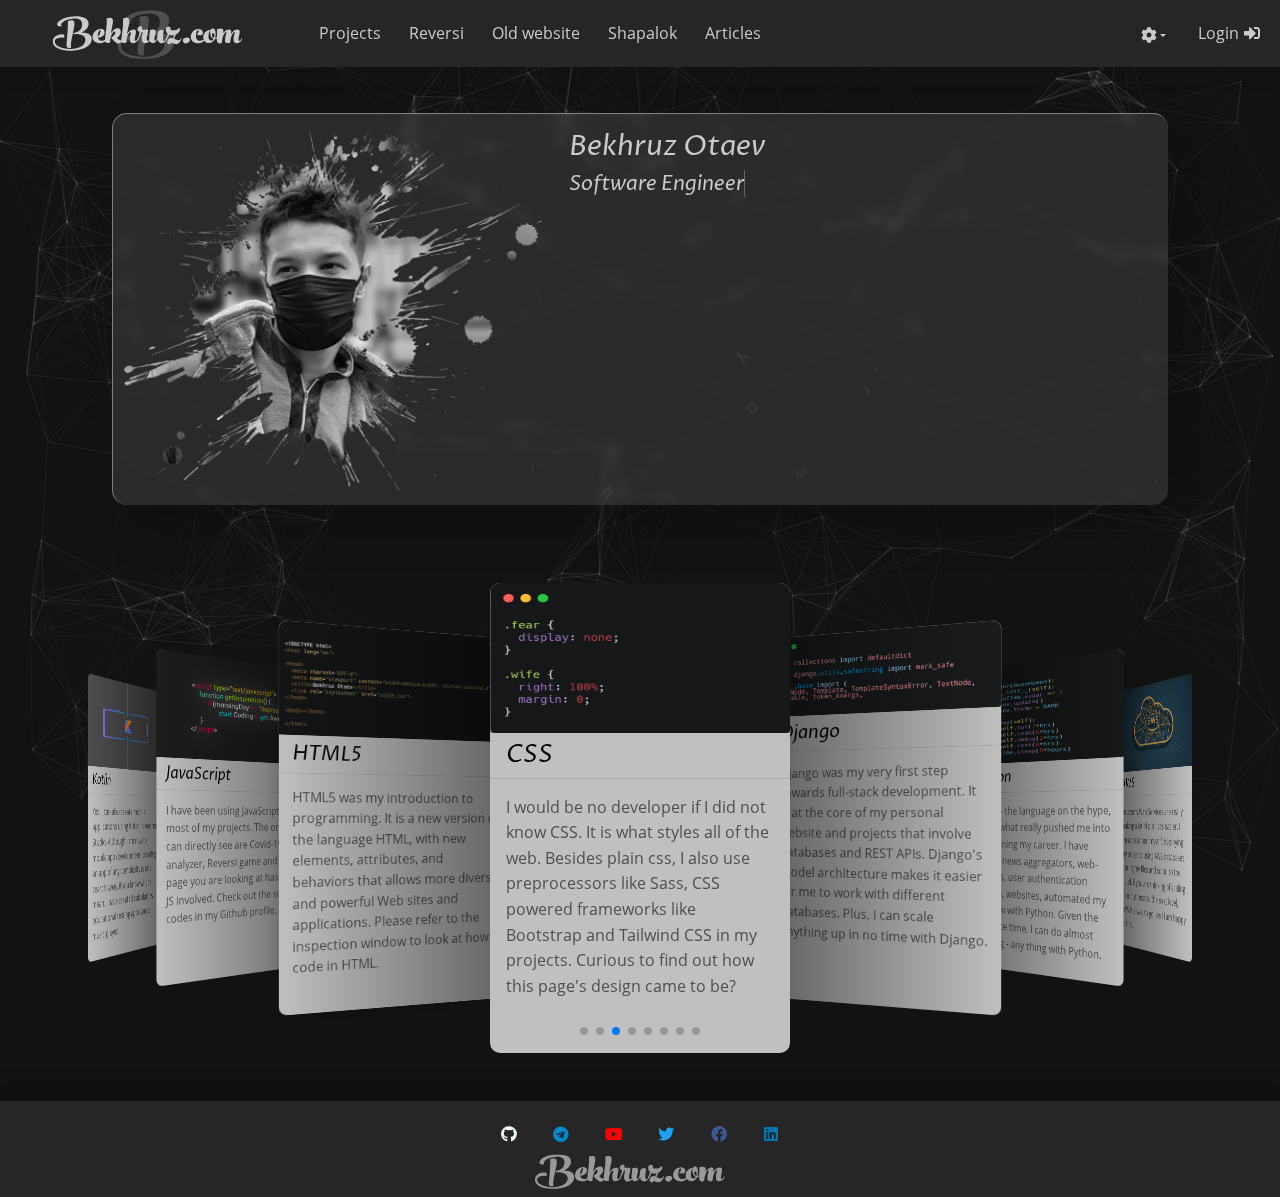
==== index.html @ b9d4e372 "changes" ====
<!DOCTYPE html>
<html lang="en">

<head>
  <meta charset="UTF-8" />
  <meta name="viewport" content="width=device-width, initial-scale=1, shrink-to-fit=no" />
  <meta http-equiv="x-ua-compatible" content="ie=edge" />
  <title>Bekhruz.com</title>
  <meta name="author" content="Bekhruz Otaev">
  <meta name="description"
    content="Hey, I am Bekhruz. Join me in my programming journey. It will be full of new knowledge and wonder.">
  <meta property="og:url" content="http://bekhruz.com" />
  <meta property="og:type" content="website" />
  <meta property="og:author" content="Bekhruz Otaev" />
  <meta property="og:author-img" content="http://bekhruz.com/img/m2.png" />
  <meta property="og:title" content="Bekhruz.com" />
  <meta property="og:description"
    content="Hey, I am Bekhruz. Join me in my programming journey. It will be full of new knowledge and wonder." />
  <meta property="og:image" content="http://bekhruz.com/img/m2.png" />
  <meta name="color-scheme" content="dark light">
  <link rel="icon" href="bekhruzcom.ico" type="image/x-icon" />
  <!-- Font Awesome -->
  <!-- <link rel="stylesheet" href="https://use.fontawesome.com/releases/v5.11.2/css/all.css" /> -->
  <link rel="stylesheet" href="font_awesome/webfonts/all.min.css" />
  <!-- MDB -->
  <link rel="stylesheet" href="css/mdb.min.css" />
  <link rel="stylesheet" href="compiled/css/style.min.css" />

  <!-- js -->
  <script type="text/javascript" src="js/mdb.min.js" defer></script>
  <script src="js/animation.js" defer></script>
  <script src="js/anim_cust.js" defer></script>
  <!-- Custom scripts -->

  <script type="text/javascript" src="js/style.js" defer></script>
  <script src="particles/particles.js/particles.js"></script>

  <!-- Link Swiper's CSS -->
  <link rel="stylesheet" type="text/css" href="js/swiper/swiper-bundle.min.css">

</head>

<body>

  <!-- Navigation start-->
  <nav class="navbar navbar-expand-lg">
    <!-- Container wrapper -->
    <div class="container-fluid">
      <!-- Navbar brand -->
      <a class="navbar-brand" href="https://bekhruz.com">
        <svg loading="lazy" height="68.91px" width="270.92px">
          <g id="logo">
            <g id="logo_main">
              <path
                d="M6.5,81.4Q1.1,78.6.2,73.6a8,8,0,0,1,2-7.4,13.1,13.1,0,0,1,6.7-3.9,12.7,12.7,0,0,1,6.7-.1,1.6,1.6,0,0,1,1.1,1.4,5.4,5.4,0,0,1-.1,2.2l-.2,1a19.4,19.4,0,0,0-9.5.7c-2.7.9-3.9,2.6-3.8,5S4.8,77,8,78.9a32.5,32.5,0,0,0,12.2,3.7Q31,84,38.5,80.5c5-2.2,7.7-5.3,8.2-9.3a7.6,7.6,0,0,0-3.6-7.5A16,16,0,0,0,33,61.4l-3,.3c-.7-1.4-.4-2.1.9-2.2a12.9,12.9,0,0,0,7.9-3.6,10.1,10.1,0,0,0,3.3-7.7c.1-3.2-.8-5.5-2.9-7s-5.5-2-10.3-1.7c-6.9.5-11.8,2.3-14.8,5.4s-2,3.1-1.3,4.2.1.2.2.3,0,.3-.4.6a5.4,5.4,0,0,1-4.5.1,3.5,3.5,0,0,1-.9-.7c-1.1-1.1-1-2.7.3-4.7s6.7-6,13.6-7.4a57.7,57.7,0,0,1,8.7-1c6.9-.4,12.3.4,16.1,2.2s5.7,4.7,5.5,8.8-3.7,9.1-10.1,11.9c9.9.1,14.8,3.4,14.6,9.7,0,3.5-1.7,6.6-4.9,9.3S43.3,82.8,37.7,84a59.4,59.4,0,0,1-18.6.9A32.5,32.5,0,0,1,6.5,81.4Zm22.2-20-1.5,7.2c-.3,1.4-.6,3-.8,4.6a41.2,41.2,0,0,0-.3,4.8v1.7a7.5,7.5,0,0,0,.2,1.1v.3a5.2,5.2,0,0,1-3.6.3c-1.5-.3-2.4-1-2.6-2a5.7,5.7,0,0,1-.3-1.8c0-.6,0-1.6.1-2.9s.3-2.9.5-4.5.3-4.1.6-7.6.5-7.2.7-11.3a57.4,57.4,0,0,0,0-8.3l.6-.2,1.6-.5,2.1-.5a7.7,7.7,0,0,1,2.1.1,3.8,3.8,0,0,1,1.7.6,5,5,0,0,1,1.4,3.3,24,24,0,0,1-.6,6C30,54.9,29.4,58.1,28.7,61.4Z"
                transform="translate(0 -27.6)" />
              <path
                d="M70,65.2a12.7,12.7,0,0,1-5.5,1.3,6.2,6.2,0,0,0,2.2,3.4,5.2,5.2,0,0,0,3.2,1.3,7.9,7.9,0,0,0,4.5-1.1,5.8,5.8,0,0,0,2.8-3c0-.2.1-.2.4.1a2,2,0,0,1,0,2.1c-.6,1.4-2.1,2.7-4.3,3.8a13.5,13.5,0,0,1-7.2,1.4,11.7,11.7,0,0,1-6.8-2.7,7.6,7.6,0,0,1-2.4-6.6,13.2,13.2,0,0,1,1.6-5.1,10.7,10.7,0,0,1,3.1-3.5,12.7,12.7,0,0,1,3.8-2,11,11,0,0,1,3.8-.7,5.5,5.5,0,0,1,2.8.6,4.3,4.3,0,0,1,2.2,3.4,6.3,6.3,0,0,1-.8,4.4A7.7,7.7,0,0,1,70,65.2Zm-5.7-.4c2.4-1.3,3.7-3.9,4-7.8,0-.9,0-1.4-.3-1.6s-.5,0-1,.6a15.2,15.2,0,0,0-2.6,7.9A2.2,2.2,0,0,0,64.3,64.8Z"
                transform="translate(0 -27.6)" />
              <path
                d="M83.1,61.1a15.2,15.2,0,0,1,3.3-4.7,11.5,11.5,0,0,1,3.9-2.7,7.6,7.6,0,0,1,3.6-.4,3.5,3.5,0,0,1,2.5,1.5,6.9,6.9,0,0,1,1,3.6,7.8,7.8,0,0,1-1.3,4.3,9.7,9.7,0,0,1-3.8,3.7c-.5.2-.3.7.4,1.5a10.9,10.9,0,0,0,3.7,2.6,2.3,2.3,0,0,0,2.4-.7,6.2,6.2,0,0,0,1.7-2.7c0-.2.2-.1.5.2a2,2,0,0,1-.1,2,11.7,11.7,0,0,1-3.6,4.4,5.4,5.4,0,0,1-4.7,1.2,13.1,13.1,0,0,1-4.4-3c-1.7-1.6-2.9-2.9-3.8-3.9s-.6-1.7.2-2.1a14.1,14.1,0,0,0,3.8-3.3A3.6,3.6,0,0,0,89.5,60a5.3,5.3,0,0,0-.5-1.8c-.8-.9-1.8-.4-3.2,1.4s-3.1,6.1-3.6,10.8v3.2a6.2,6.2,0,0,1-4.4.5q-2.7-.6-3-2.4t.9-11.1q1.2-8.7,1.5-12.9a56.5,56.5,0,0,0-.1-8.3l.6-.3,1.4-.5,2-.4a6.7,6.7,0,0,1,2,0,4.4,4.4,0,0,1,1.7.7,5.6,5.6,0,0,1,1.4,3.3,21.4,21.4,0,0,1-.7,6Q83.3,60.1,83.1,61.1Z"
                transform="translate(0 -27.6)" />
              <path
                d="M106.3,61.9a14,14,0,0,1,5.3-5.7,7.7,7.7,0,0,1,5.9-1,2.4,2.4,0,0,1,1.6,2.4,22.6,22.6,0,0,1-.7,5.1l-.2,1.2-.6,3.1a16.5,16.5,0,0,0-.2,2.1,3,3,0,0,0,.2,1.5c.1.3.3.4.6.5s1.4,0,2.2-.9a9.2,9.2,0,0,0,1.7-3.1c0-.2.2-.1.5.2s.3,1.1-.2,2a9,9,0,0,1-3.9,4.1,6.6,6.6,0,0,1-5.3.9q-3.7-1-2.7-9a18.9,18.9,0,0,1,.9-3.4,19.3,19.3,0,0,1,.6-2,1.3,1.3,0,0,0-.2-.8q-.7-.5-2.1.6a11,11,0,0,0-2.5,4,24.5,24.5,0,0,0-1.7,6.6,12.7,12.7,0,0,0,.1,2v1.3a6.5,6.5,0,0,1-4.5.5c-1.8-.4-2.8-1.2-2.9-2.4s.1-5.4.9-11.1,1.3-10.1,1.4-12.9a57.4,57.4,0,0,0,0-8.3l.6-.3,1.4-.5,2-.4a6,6,0,0,1,1.9,0,3.4,3.4,0,0,1,1.7.7,5,5,0,0,1,1.4,3.3,24.9,24.9,0,0,1-.6,6C107.6,54.3,106.7,58.9,106.3,61.9Z"
                transform="translate(0 -27.6)" />
              <path
                d="M124.3,58.3a3.9,3.9,0,0,1-3-2.3,2.7,2.7,0,0,1,.4-3c1-1.7,2.3-2.6,4-2.5s2.4,1.1,2.2,3.3a7.6,7.6,0,0,1-.1,1.4H131l2.5-.3h1.6a1.6,1.6,0,0,1,1.1.4q.6.9-1.2,8.7c-.9,4.4-.8,6.8.5,7.2s1.6,0,2.5-.9a9,9,0,0,0,1.8-3.1c0-.2.2-.2.5.1a2,2,0,0,1,0,2.1,9.5,9.5,0,0,1-4.3,4.1q-3.1,1.6-5.4.9c-2.8-.8-3.9-3.8-3.1-9l1.2-6.7H127a39.5,39.5,0,0,1-4.6,11c-.7,1.2-1.3,1.4-1.7.8a.8.8,0,0,1-.1-.3C122.4,67.5,123.6,63.5,124.3,58.3Z"
                transform="translate(0 -27.6)" />
              <path
                d="M151.9,56.8a5.2,5.2,0,0,1,7,.1,31.7,31.7,0,0,0-1.1,7c-.4,4.6,0,7.1,1.1,7.4a2,2,0,0,0,2.1-.9,12.8,12.8,0,0,0,1.5-3.1c0-.2.2-.2.5,0a1.8,1.8,0,0,1-.1,2.1,9.6,9.6,0,0,1-3.9,4.3,6.6,6.6,0,0,1-5.5.4c-1.9-.6-3-2.4-3.4-5.4a11.1,11.1,0,0,1-3.5,4.4,5.9,5.9,0,0,1-4.3,1.3,4.4,4.4,0,0,1-3.5-2.5,9.9,9.9,0,0,1-.7-6.2c.6-4.8.9-8.1.7-9.7l1.1-.4,2-.5a7.1,7.1,0,0,1,2.5-.1,3.3,3.3,0,0,1,1.9.7c1.2,1.2,1.3,3.8.1,7.9S145,71,146.3,71s1.2-.6,1.9-1.8a16.9,16.9,0,0,0,1.5-4.2,29.3,29.3,0,0,1,.3-4.1A5.9,5.9,0,0,1,151.9,56.8Z"
                transform="translate(0 -27.6)" />
              <path
                d="M169.8,73.9q-2.2,2.5-3.9,2.1c-1.6-.5-2.3-1.7-2.1-3.7a5.4,5.4,0,0,1,2.9-4.6,5.5,5.5,0,0,1,4.9-.2c1-2,1.6-3.3,1.9-4a.8.8,0,0,0,.2-.5,5.8,5.8,0,0,1-1.8.4,10,10,0,0,1-5.4-.9,53.5,53.5,0,0,1-3.7,7.3c-.7,1.1-1.2,1.3-1.6.7a.4.4,0,0,1-.1-.3,35.6,35.6,0,0,0,3.2-9.2,8.8,8.8,0,0,1-2.4-3.7,6.4,6.4,0,0,1,.1-4.1,3.7,3.7,0,0,1,2.2-2.2,3.3,3.3,0,0,1,4.5,3.4,8.8,8.8,0,0,1-.2,1.6,26.8,26.8,0,0,0,9.4-.6,5.1,5.1,0,0,1,2.5-2.1,1.2,1.2,0,0,1,1.6.7c.3.8,0,2.1-1.1,3.9a10.6,10.6,0,0,1-4.8,4.3,2.4,2.4,0,0,0-.3.7,1.7,1.7,0,0,0-.3.7c-.7,1.8-1.5,3.3-2.2,4.7,2.8,1.3,5,2,6.6,2s2.8-1.1,3.4-3q.1-.3.6,0a2.2,2.2,0,0,1-.1,2.1c-2.2,4.8-5,6.9-8.3,6.4A25.2,25.2,0,0,1,169.8,73.9Z"
                transform="translate(0 -27.6)" />
              <path
                d="M193.7,73.7a8.1,8.1,0,0,1-3.8,1.4,3.6,3.6,0,0,1-2.6-1.4,4,4,0,0,1-1.3-3.2,3.7,3.7,0,0,1,1.9-2.9,6.7,6.7,0,0,1,3.9-1.2,4.5,4.5,0,0,1,3.3,1.2,3.7,3.7,0,0,1,1,2.9C196,71.7,195.2,72.7,193.7,73.7Z"
                transform="translate(0 -27.6)" />
              <path
                d="M207.9,59.7a5.9,5.9,0,0,0,.7-3c0-.4-.1-.7-.3-.8a.6.6,0,0,0-.8,0,1.8,1.8,0,0,0-1,.8c-.8,1-1.4,3.3-1.7,6.7a8.1,8.1,0,0,0,1.1,5.5,5.1,5.1,0,0,0,4.2,2.2,8.8,8.8,0,0,0,4.7-1.1,5.6,5.6,0,0,0,2.8-2.9c0-.2.1-.2.4.1a2,2,0,0,1,0,2.1,10,10,0,0,1-4.2,3.9,13.6,13.6,0,0,1-7.3,1.3,10.5,10.5,0,0,1-6.7-2.9,7.8,7.8,0,0,1-2.5-6.8,11.3,11.3,0,0,1,1.9-5.5,10.4,10.4,0,0,1,3.8-3.5,15.6,15.6,0,0,1,4.5-1.4,5.7,5.7,0,0,1,4.1.6,5.5,5.5,0,0,1,2.7,2.7,4.8,4.8,0,0,1,.1,3.7c-.9,1.9-3.1,2.4-6.6,1.4-1.4-.5-2.1-.8-2.1-1A3.5,3.5,0,0,0,207.9,59.7Z"
                transform="translate(0 -27.6)" />
              <path
                d="M217.5,72a7.8,7.8,0,0,1-2.3-6.8c.3-3.3,1.5-5.8,3.8-7.5a10.3,10.3,0,0,1,6.9-2.5,2.7,2.7,0,0,1,2.5-1.8q2.3-.4,3.6,2.7a16.9,16.9,0,0,1,.8,7.8,12.8,12.8,0,0,1-.7,3.4h.2a1.1,1.1,0,0,0,.8-.3l.8-.4.6-.6.5-.6.3-.6.2-.2c.2-.2.4-.2.6.2s.2.8-.1,1.5a4.7,4.7,0,0,1-4,2.6h-.6a9.5,9.5,0,0,1-7.9,5.4A7.5,7.5,0,0,1,217.5,72Zm7.8-15.6-.3.2a5.4,5.4,0,0,0-1.6,2.8,24.1,24.1,0,0,0-.7,4.9,9.7,9.7,0,0,0,.8,4.6,2.9,2.9,0,0,0,2.5,1.7c1.4.1,2.5-.6,3.6-2.2a7.4,7.4,0,0,1-3.7-3.9A11.5,11.5,0,0,1,225.3,56.4ZM230.4,67a8.9,8.9,0,0,0,.7-2.6,5.9,5.9,0,0,0-.4-3.1,1.6,1.6,0,0,0-1.6-1,1.9,1.9,0,0,0-1.4,1.1,3.3,3.3,0,0,0,0,2.4A4.6,4.6,0,0,0,230.4,67Z"
                transform="translate(0 -27.6)" />
              <path
                d="M247.7,61.8c.3-1.2.5-1.9.6-2.2a1.9,1.9,0,0,0-.1-1c-.6-.3-1.4.1-2.3,1.2a18.6,18.6,0,0,0-2.6,5.3,31,31,0,0,0-1.5,7.6v1.4a6.7,6.7,0,0,1-4.3.4q-2.4-.4-2.7-2.4a52.4,52.4,0,0,1-.1-9,39.3,39.3,0,0,0,0-8.4l1.1-.4,2.2-.5a8.6,8.6,0,0,1,2.7-.2,3.4,3.4,0,0,1,2,.7c1.2,1.1,1.6,3.1,1.1,6a11.9,11.9,0,0,1,4.9-4.6,6.1,6.1,0,0,1,5-.5,2.2,2.2,0,0,1,1.4,2.1,18.2,18.2,0,0,1-.5,4.7,13.6,13.6,0,0,1,5.2-6c2.2-1.2,4.1-1.5,5.8-.8s1.6,1.4,1.6,2.9a17.8,17.8,0,0,1-.9,5.8q-1.5,6.8,0,7.2c.7.3,1.4,0,2.2-.9a9.2,9.2,0,0,0,1.7-3.1c0-.2.1-.2.4.1a2,2,0,0,1,0,2.1,9.2,9.2,0,0,1-4,4.1,6.4,6.4,0,0,1-5.2.9q-3.9-1-2.7-9a22.1,22.1,0,0,1,.8-3.5,19.7,19.7,0,0,1,.7-2.2,1.4,1.4,0,0,0-.2-1c-.6-.3-1.3.1-2.2,1.2a18.6,18.6,0,0,0-2.6,5.3,27,27,0,0,0-1.5,7.6q.1.9,0,.9c-1.1.8-2.6.9-4.5.6s-2.8-1.2-2.9-2.5a31.7,31.7,0,0,1,.4-6.4A22.5,22.5,0,0,1,247.7,61.8Z"
                transform="translate(0 -27.6)" />
            </g>
            <g id="initB" class="cls-1">
              <path
                d="M102.5,92q-7.8-4.1-9-11.1a11.4,11.4,0,0,1,2.8-10.5,19.2,19.2,0,0,1,9.5-5.7,18.4,18.4,0,0,1,9.6-.1,2.4,2.4,0,0,1,1.6,2,10.6,10.6,0,0,1-.1,3.1l-.3,1.5c-5.3-.7-9.9-.4-13.6.9s-5.6,3.7-5.4,7.2,2.4,6.4,7,9.1A48.9,48.9,0,0,0,122,93.7q15.5,1.8,26.1-3c7.1-3.1,10.9-7.6,11.6-13.2a10.6,10.6,0,0,0-5.2-10.8c-3.9-2.6-8.7-3.6-14.4-3.2a29.6,29.6,0,0,1-4.2.4c-.9-2-.5-3,1.3-3.2a17.8,17.8,0,0,0,11.2-5,15.3,15.3,0,0,0,4.8-11c.1-4.6-1.2-7.9-4.2-10s-7.8-2.8-14.6-2.4c-9.9.6-16.9,3.2-21.2,7.7q-3.3,3.6-1.8,6l.3.5c.2.1-.1.3-.6.7a7.2,7.2,0,0,1-6.4.1l-1.3-1c-1.5-1.5-1.4-3.8.4-6.7,3.2-4.9,9.7-8.4,19.5-10.4a75.2,75.2,0,0,1,12.4-1.5c9.8-.5,17.4.6,22.9,3.1s8.1,6.8,7.8,12.6c-.5,7.3-5.2,12.9-14.4,16.9,14.1.2,21.1,4.8,20.9,13.9-.1,5-2.5,9.4-7.1,13.2s-10.9,6.6-18.9,8.3a87.7,87.7,0,0,1-26.4,1.2A46.8,46.8,0,0,1,102.5,92ZM134,63.5q-1.4,7.2-2.1,10.2c-.4,2.1-.8,4.3-1.1,6.6a54.5,54.5,0,0,0-.5,6.8,17.7,17.7,0,0,0,.1,2.4c.1.8.2,1.3.2,1.6v.4a7.1,7.1,0,0,1-5.1.4c-2.1-.4-3.4-1.3-3.7-2.8a7.5,7.5,0,0,1-.4-2.6,36.9,36.9,0,0,1,.2-4.1c.2-1.9.4-4,.6-6.4s.5-5.9.9-10.8.7-10.3,1-16a66.9,66.9,0,0,0-.1-11.9l1-.4,2.2-.7a17.7,17.7,0,0,1,3-.6,15,15,0,0,1,3,0,5.3,5.3,0,0,1,2.4,1,6.6,6.6,0,0,1,2,4.7,31.7,31.7,0,0,1-.8,8.5C135.9,54.2,135,58.8,134,63.5Z"
                transform="translate(0 -27.6)" />
            </g>
          </g>
        </svg></a>

      <!-- Toggle button -->
      <button class="navbar-toggler" type="button" data-mdb-toggle="collapse" data-mdb-target="#collapseMenu"
        aria-controls="collapseMenu" aria-expanded="false" aria-label="Toggle navigation">
        <i class="fas fa-bars"></i>
      </button>

      <!-- Collapsible wrapper -->
      <div class="collapse navbar-collapse" id="collapseMenu">
        <!-- Left links -->
        <ul class="navbar-nav me-auto mb-lg-0">
          <li class="nav-item">
            <a class="nav-link" data-lang-item="nav_projects" aria-current="page" href="#projects">Projects</a>
          </li>
          <li class="nav-item">
            <a class="nav-link" href="reversi/Reversi/reversi.html" data-lang-item="nav_reversi">Reversi</a>
          </li>
          <li class="nav-item">
            <a class="nav-link" href="http://old.bekhruz.com" data-lang-item="old-page">Old website</a>
          </li>
          <!-- Navbar dropdown -->
          <!-- <li class="nav-item dropdown">
            <a class="nav-link dropdown-toggle" href="#" data-lang-item="nav_covid19" role="button"
              data-mdb-toggle="dropdown" aria-expanded="false">
              Covid-19
            </a> -->
            <!-- Dropdown menu -->
            <!-- <ul class="dropdown-menu" aria-labelledby="covid19">
              <li><a class="dropdown-item" data-lang-item="nav_action1" href="#">Action</a></li>
              <li><a class="dropdown-item" data-lang-item="nav_action2" href="#">Another action</a></li>
              <li>
                <hr class="dropdown-divider" />
              </li>
              <li>
                <a class="dropdown-item" data-lang-item="nav_action3" href="#">Something else here</a>
              </li>
            </ul>
          </li> -->
          <li class="nav-item">
            <a class="nav-link" data-lang-item="shapalok" href="https://shapalok.com">Shapalok</a>
          </li>
          <li class="nav-item">
            <a class="nav-link" data-lang-item="nav_blogs" href="article.html">Articles</a>
          </li>
        </ul>
        <!-- Left links -->


        <!-- LOGIN STARTS HEREEEEEEEEEE -->
        <div class="nav-item navbar-nav" id="login-nav">

          <div class="dropdown">
            <button class="btn dropdown-toggle" type="button" id="settingsDropdown" aria-expanded="false">
              <i class="fas fa-cog fa-lg"></i>
            </button>
            <div class="dropdown-menu-custom" aria-labelledby="settingsDropdown">
              <div class="dropdown-item language d-flex align-items-center">
                <label for="language_selector">Language</label>
                <select class="select form-control" id="language_selector" aria-multiselectable="false">
                  <option value="en" data-reload>En</option>
                  <option value="uz" data-reload>Uz</option>
                  <option value="ja" data-reload>Ja</option>
                </select>

                <!-- <li class="nav-item dropdown">
                  <a class="nav-link dropdown-toggle" href="#" id="language_dropdown" role="button"
                    data-mdb-toggle="dropdown" aria-expanded="false">
                    <i class="united kingdom flag m-0"></i>
                  </a>
                  <ul class="submenu dropdown-menu-dark" aria-labelledby="language_dropdown">
                    <li>
                      <a class="dropdown-item" href="#"><i class="united kingdom flag"></i>English
                        <i class="fa fa-check text-success ms-2"></i></a>
                    </li>
                    <li>
                      <hr class="dropdown-divider" />
                    </li>
                    <li>
                      <a class="dropdown-item" href="#"><i class="poland flag"></i>Polski</a>
                    </li>
                    <li>
                      <a class="dropdown-item" href="#"><i class="china flag"></i>中文</a>
                    </li>
                    <li>
                      <a class="dropdown-item" href="#"><i class="japan flag"></i>日本語</a>
                    </li>
                    <li>
                      <a class="dropdown-item" href="#"><i class="germany flag"></i>Deutsch</a>
                    </li>
                    <li>
                      <a class="dropdown-item" href="#"><i class="france flag"></i>Français</a>
                    </li>
                    <li>
                      <a class="dropdown-item" href="#"><i class="spain flag"></i>Español</a>
                    </li>
                    <li>
                      <a class="dropdown-item" href="#"><i class="russia flag"></i>Русский</a>
                    </li>
                    <li>
                      <a class="dropdown-item" href="#"><i class="portugal flag"></i>Português</a>
                    </li>
                  </ul>
                </li> -->
              </div>
              <div class="dropdown-item theme d-flex justify-content-between">
                <label for="dark_mode_toggle_div">Theme</label>
                <div class="theme-toggle" id="dark_mode_toggle_div">
                  <input type="checkbox" name="dark_mode_toggle" id="dark_mode_toggle" checked
                    aria-label="toggle dark mode">
                  <label for="dark_mode_toggle" class="label">
                    <i class="fas fa-moon"></i>
                    <i class="fas fa-sun"></i>
                    <div class="ball"></div>
                  </label>
                </div>
              </div>
              <!-- <li><a class="dropdown-item" href="#">Another action</a></li>
              <li><a class="dropdown-item" href="#">Something else here</a></li> -->
            </div>
          </div>



          <a class="nav_login nav-link" href="#" role="button" data-lang-item="nav_login" aria-expanded="false"
            data-mdb-toggle="modal" data-mdb-target="#login-modal"> Login </a>
          <!-- <span><i class="fas fa-fw fa-sign-in-alt"></i></span>  -->
        </div>
      </div>
      <!-- Collapsible wrapper -->
    </div>
    <!-- Container wrapper -->
  </nav>
  <!-- Navigation end-->
  <!-- Button trigger modal -->

  <!-- particles -->
  <div id="particles-js"></div>


  <!-- Modal -->
  <div class="modal fade" id="login-modal" tabindex="-1" aria-labelledby="login-modal-label" aria-hidden="true">
    <div class="modal-dialog modal-dialog-centered">
      <div class="modal-content shadow">
        <div class="modal-header">
          <h5 class="modal-title" data-lang-item="login_title" id="login-modal-label">Login with your credentials</h5>
          <button type="button" class="btn-light" data-mdb-dismiss="modal" aria-label="Close"></button>
        </div>
        <div class="modal-body">
          <form>
            <!-- username input -->
            <div class="form-outline mb-4">
              <input type="username" id="username" class="form-control" autocomplete="username"
                aria-autocomplete="username" />
              <label class="form-label" data-lang-item="login_username" for="username">Username</label>
            </div>

            <!-- Password input -->
            <div class="form-outline mb-4">
              <input type="password" id="password" class="form-control" autocomplete="current-password" />
              <label class="form-label" data-lang-item="login_password" for="password">Password</label>
            </div>

            <!-- 2 column grid layout for inline styling -->
            <div class="row mb-4">
              <div class="col d-flex justify-content-center">
                <!-- Checkbox -->
                <div class="form-check">
                  <input class="form-check-input" type="checkbox" value="" id="rememberme" checked />
                  <label class="form-check-label" data-lang-item="login_remember_me" for="rememberme"> Remember me
                  </label>
                </div>
              </div>
              <div class="col">
                <!-- Simple link -->
                <a href="#!" data-lang-item="login_forgot_password">Forgot password?</a>
              </div>
            </div>

            <!-- Submit button -->
            <button type="submit" class="btn btn-block mb-4 btn-sign-in" data-lang-item="login_sign_in">Sign in</button>

            <!-- Register buttons -->
            <div class="text-center">
              <p data-lang-item="login_not_member">Not a member? </p>
              <a href="#!" data-lang-item="login_register">Register</a>,
              <p data-lang-item="login_or_sign_up">or sign up with:</p>

              <button type="button" class="btn btn-floating mx-1 btn-facebook">
                <i class="fab fa-facebook-f"></i>
              </button>
              <button type="button" class="btn btn-floating mx-1  btn-google">
                <i class="fab google-icon"></i>
              </button>

              <button type="button" class="btn btn-floating mx-1  btn-twitter">
                <i class="fab fa-twitter"></i>
              </button>

              <button type="button" class="btn btn-floating mx-1  btn-github">
                <i class="fab fa-github"></i>
              </button>
            </div>
          </form>
        </div>
      </div>
    </div>
  </div>
  </div>


  <!-- Main contents -->
  <main>
    <!-- Intro Section -->
    <section id="intro" class="container">
      <div class="card intro">
        <div class="row g-0">
          <div class="col-md intro-img">
            <picture>
              <source srcset="img/m2.webp" type="image/webp">
              <source srcset="img/m2.png" type="image/png">
              <!-- <img src="img/creakyOldJPEG.jpg" alt="Alt Text!"> -->
              <img src="img/m2.png" alt="Bekhruz Otaev" class="img-fluid" />
            </picture>
          </div>
          <div class="col-md-7 card-body-parent">
            <div class="card-body">
              <h3 class="card-title">Bekhruz Otaev</h3>
              <h5>
                <span class="txt-rotate" data-period="4000"
                  data-rotate='[ "Software Engineer", "React Developer", "Traveller", "Front-end developer", "Back-end developer", "Language Learner"]'></span>
                <!-- <i class="fas fa-fw fa-pencil-alt"></i> -->
              </h5>

              <p class="card-text p1" data-lang-item="intro_p1">Growing up in the outskirts of <a target="_blank"
                  href="https://en.wikipedia.org/wiki/Bukhara" data-lang-item="intro_p1_bukhara">
                  Bukhara<i class="fas fa-external-link-alt"></i></a>,
                I have spent my childhood years with full of curiosity towards science and nature. I used to take apart
                old electronics and pondered to make sense of how they would work.</p>
              <p class="card-text p2 remaining" data-lang-item="intro_p2">
                Then, in my teenage years, I started learning English and with that came my whole new perspective of the
                world. The more I learned about other cultures, the more I wanted to go out into the world and see it
                for myself. Here I am, after a few years, working abroad in Japan. The rest is history.
              </p>
              <p class="card-text see-more">
                <small class="text-muted" data-lang-item="intro_see_more">see more</small> <i
                  class="fas fa-angle-double-down"></i>
              </p>
            </div>
          </div>
        </div>
      </div>

    </section>


    <!-- Abilities section with swiper.js -->
    <section id="abilities" class="container">
      <!-- <header>
        <h2>Technologies I have worked with</h2>
      </header> -->

      <!-- Swiper -->
      <div class="swiper-container" loading="lazy">
        <div class="swiper-wrapper">
          <div class="swiper-slide">
            <picture>
              <source srcset="img/Javascript.webp" type="image/webp">
              <source srcset="img/Javascript.png" type="image/png">
              <img src="img/Javascript.png" alt="" srcset="">
            </picture>
            <h4 class="technology-name card-header">JavaScript</h4>
            <p class="technology-desctiption" data-lang-item="swiper_js">I have been using JavaScript in most of my
              projects. The ones you can
              directly see are Covid-19 data analyzer, <a href="reversi/Reversi/reversi.html">Reversi game</a> and the page you are looking at has some JS
              involved. Check out the source codes in my Github profile.</p>
          </div>
          <div class="swiper-slide card shadow">
            <img src="img/html.png" alt="" srcset="">
            <h4 class="technology-name card-header">HTML5</h4>
            <p class="technology-desctiption" data-lang-item="swiper_html5">HTML5 was my introduction to programming. It
              is a new version of the
              language HTML, with new elements, attributes, and behaviors that allows more diverse and powerful Web
              sites and applications. Please refer to the inspection window to look at how I code in HTML.</p>
          </div>
          <div class="swiper-slide">
            <img src="img/css.png" alt="" srcset="">
            <h4 class="technology-name card-header">CSS</h4>
            <p class="technology-desctiption" data-lang-item="swiper_css">I would be no developer if I did not know CSS.
              It is what styles all of
              the web. Besides plain css, I also use preprocessors like Sass, CSS powered frameworks like Bootstrap and
              Tailwind CSS in my projects. Curious to find out how this page's design came to be?</p>
          </div>
          <div class="swiper-slide">
            <img src="img/django.png" alt="" srcset="">
            <h4 class="technology-name card-header">Django</h4>
            <p class="technology-description" data-lang-item="swiper_django">Django was my very first step towards
              full-stack development. It is at the
              core of my personal website and projects that involve databases and REST APIs. Django's model architecture
              makes it easier for me to work with different databases. Plus, I can scale anything up in no time with
              Django.</p>
          </div>
          <div class="swiper-slide">
            <picture>
              <source srcset="img/python.webp" type="image/webp">
              <source srcset="img/python.png" type="image/png">
              <img src="img/python.png" alt="" srcset="">
            </picture>
            <h4 class="technology-name card-header">Python</h4>
            <p class="technology-desctiption" data-lang-item="swiper_python">Python - the language on the hype, yet it
              is what really pushed me into
              determining my career. I have created news aggregators, web-scrapers, user authentication systems,
              websites, automated my workflow with Python. Given the adequate time, I can do almost anything - any thing
              with Python.</p>
          </div>

          <div class="swiper-slide">
            <picture>
              <source srcset="img/aws.webp" type="image/webp">
              <source srcset="img/aws.jpg" type="image/jpg">
              <img src="img/aws.jpg" alt="" srcset="">
            </picture>
            <h4 class="technology-name card-header">AWS</h4>
            <p class="technology-desctiption" data-lang-item="swiper_aws">Amazon's Web Services are really making a lot
              of our lives easier. I am a
              customer, myself, deploying my projects, using AWS databases, storing my files and so on to the cloud. If
              you are thinking of scaling your business to the next level, AWS is a way to go, and I am happy to help!
            </p>
          </div>

          <div class="swiper-slide">
            <img src="img/C.png" alt="" srcset="">
            <h4 class="technology-name card-header">C</h4>
            <p class="technology-desctiption" data-lang-item="swiper_c">C is the father of programming languages, some
              say. I first got to work
              with it in my first job. I created command line games, binary file analyzers and back-end systems with it.
              It is super fast. In case you're into embedded systems development and you need a hand, let me know.</p>
          </div>
          <div class="swiper-slide">
            <picture>
              <source srcset="img/kotlin.webp" type="image/webp">
              <source srcset="img/kotlin.png" type="image/png">
              <img src="img/kotlin.png" alt="" srcset="">
            </picture>
            <h4 class="technology-name card-header">Kotlin</h4>
            <p class="technology-desctiption" data-lang-item="swiper_kotlin">Yes, I can also create mobile applications
              using Kotlin in Android Studio.
              Although I am new to mobile app development, creating an app of any complexity is one search away, if you
              know what I mean. I have created calculators, educational testing apps and a music player.</p>
          </div>
        </div>
        <!-- Add Pagination -->
        <div class="swiper-pagination"></div>
      </div>
    </section>
  </main>






  <!-- Footer -->
  <footer class="text-center text-lg-start">
    <ul class="social-media">
      <li><a href="https://github.com/uzbeki" target="_blank"><i loading="lazy" class="fab fa-fw fa-github"></i></a>
      </li>
      <li><a href="https://t.me/BekhruzOtaev" target="_blank"><i loading="lazy" class="fab fa-fw fa-telegram"
            style="color: #0088cc;" aria-hidden="true"></i></a>
      </li>

      <li><a href="https://www.youtube.com/channel/UCOIqzK2XBsKguBKvXJOL88w" target="_blank"><i style="color: #ff0000;"
            loading="lazy" class="fab fa-fw fa-youtube"></i></a></li>

      <li><a href="https://twitter.com/BekhruzOtaev" target="_blank">
          <i loading="lazy" class="fab fa-fw fa-twitter" style="color: #1da1f2;"></i></a></li>
      <li><a href="https://www.facebook.com/bekhruzotaev" target="_blank"><i style="color: #3b5998;" loading="lazy"
            class="fab fa-fw fa-facebook" aria-hidden="true"></i></a></li>
      <li><a href="https://linkedin.com/in/bekhruzotaev" target="_blank"><i style="color: #0077b5;" loading="lazy"
            class="fab fa-fw fa-linkedin"></i></a>
      </li>
    </ul>
    <div class="text-center brand-logo">
      <a class="text-light" href="https://bekhruz.com/">
        <svg xmlns="http://www.w3.org/2000/svg">
          <g id="Layer_2" data-name="Layer 2">
            <g id="logo">
              <g id="logo_main">
                <path
                  d="M6.5,64.6Q1.1,61.8.2,56.8a8,8,0,0,1,2-7.4,13.3,13.3,0,0,1,6.7-4,12.6,12.6,0,0,1,6.7,0,1.5,1.5,0,0,1,1.1,1.4,4.8,4.8,0,0,1-.1,2.1L16.4,50a20.7,20.7,0,0,0-9.5.6c-2.7,1-3.9,2.6-3.8,5.1S4.8,60.2,8,62a32.5,32.5,0,0,0,12.2,3.8Q31,67,38.5,63.7c5-2.2,7.7-5.3,8.2-9.3a7.7,7.7,0,0,0-3.6-7.6A16,16,0,0,0,33,44.6l-3,.3c-.7-1.4-.4-2.2.9-2.3a12.2,12.2,0,0,0,7.9-3.5,10.3,10.3,0,0,0,3.3-7.7c.1-3.2-.8-5.6-2.9-7s-5.5-2-10.3-1.7c-6.9.4-11.8,2.2-14.8,5.4-1.6,1.7-2,3.1-1.3,4.2s.1.2.2.3,0,.3-.4.5a5.1,5.1,0,0,1-4.5.1,2.2,2.2,0,0,1-.9-.7c-1.1-1.1-1-2.6.3-4.7s6.7-5.9,13.6-7.3a57.4,57.4,0,0,1,8.7-1.1c6.9-.3,12.3.5,16.1,2.2s5.7,4.8,5.5,8.9-3.7,9-10.1,11.8c9.9.2,14.8,3.4,14.6,9.8,0,3.5-1.7,6.6-4.9,9.3S43.3,66,37.7,67.2a59.5,59.5,0,0,1-18.6.8A32.5,32.5,0,0,1,6.5,64.6Zm22.2-20-1.5,7.2c-.3,1.4-.6,2.9-.8,4.6a38.3,38.3,0,0,0-.3,4.7v1.8a5.6,5.6,0,0,0,.2,1v.3a5.2,5.2,0,0,1-3.6.3c-1.5-.3-2.4-.9-2.6-1.9a5.7,5.7,0,0,1-.3-1.8c0-.7,0-1.6.1-3s.3-2.8.5-4.4.3-4.2.6-7.6.5-7.2.7-11.3a57.4,57.4,0,0,0,0-8.3l.6-.3,1.6-.5L26,25a7.4,7.4,0,0,1,2.1,0,3.8,3.8,0,0,1,1.7.7A5,5,0,0,1,31.2,29a24.9,24.9,0,0,1-.6,6C30,38,29.4,41.3,28.7,44.6Z"
                  transform="translate(0 -19.3)" />
                <path
                  d="M70,48.4a14.3,14.3,0,0,1-5.5,1.3,6.5,6.5,0,0,0,2.2,3.4,5.9,5.9,0,0,0,3.2,1.3,8,8,0,0,0,4.5-1.2,6,6,0,0,0,2.8-2.9c0-.2.1-.2.4.1s.4,1.1,0,2.1-2.1,2.7-4.3,3.8a13.5,13.5,0,0,1-7.2,1.3A11,11,0,0,1,59.3,55a7.6,7.6,0,0,1-2.4-6.6,12.5,12.5,0,0,1,4.7-8.7,19.8,19.8,0,0,1,3.8-2,14,14,0,0,1,3.8-.7,6.7,6.7,0,0,1,2.8.7A4.1,4.1,0,0,1,74.2,41a6.3,6.3,0,0,1-.8,4.4A8.5,8.5,0,0,1,70,48.4ZM64.3,48c2.4-1.4,3.7-4,4-7.9,0-.8,0-1.4-.3-1.5s-.5,0-1,.5A15.5,15.5,0,0,0,64.4,47,2.8,2.8,0,0,0,64.3,48Z"
                  transform="translate(0 -19.3)" />
                <path
                  d="M83.1,44.2a16.5,16.5,0,0,1,3.3-4.7,11.1,11.1,0,0,1,3.9-2.6,7.7,7.7,0,0,1,3.6-.5,3.8,3.8,0,0,1,2.5,1.5,7.5,7.5,0,0,1,1,3.6,7.4,7.4,0,0,1-1.3,4.3,9,9,0,0,1-3.8,3.7c-.5.3-.3.8.4,1.5a10.2,10.2,0,0,0,3.7,2.7,2.6,2.6,0,0,0,2.4-.7,7.7,7.7,0,0,0,1.7-2.7c0-.2.2-.2.5.1a2.2,2.2,0,0,1-.1,2.1,11.7,11.7,0,0,1-3.6,4.4A5,5,0,0,1,92.6,58a14.2,14.2,0,0,1-4.4-2.9c-1.7-1.6-2.9-2.9-3.8-3.9s-.6-1.7.2-2.1a16.1,16.1,0,0,0,3.8-3.3,3.6,3.6,0,0,0,1.1-2.6,4.8,4.8,0,0,0-.5-1.8c-.8-.9-1.8-.4-3.2,1.4s-3.1,6-3.6,10.7v3.3a6.3,6.3,0,0,1-4.4.4q-2.7-.5-3-2.4t.9-11.1c.8-5.7,1.3-10,1.5-12.8a58.1,58.1,0,0,0-.1-8.4l.6-.2,1.4-.5,2-.5h2a3.3,3.3,0,0,1,1.7.7,5.6,5.6,0,0,1,1.4,3.3,20.8,20.8,0,0,1-.7,5.9Z"
                  transform="translate(0 -19.3)" />
                <path
                  d="M106.3,45.1a14,14,0,0,1,5.3-5.7c2.2-1.3,4.1-1.6,5.9-1a2.4,2.4,0,0,1,1.6,2.4,22.6,22.6,0,0,1-.7,5.1l-.2,1.1-.6,3.2a14.9,14.9,0,0,0-.2,2.1c0,.7,0,1.2.2,1.4a.9.9,0,0,0,.6.6c.7.3,1.4,0,2.2-.9a10.3,10.3,0,0,0,1.7-3.1c0-.2.2-.2.5.1a2.1,2.1,0,0,1-.2,2.1,8.4,8.4,0,0,1-3.9,4,7.1,7.1,0,0,1-5.3,1q-3.7-1.2-2.7-9a18.9,18.9,0,0,1,.9-3.4,13.2,13.2,0,0,1,.6-2,1.8,1.8,0,0,0-.2-.9c-.5-.3-1.2,0-2.1.7a9.5,9.5,0,0,0-2.5,4,24.5,24.5,0,0,0-1.7,6.6,11.5,11.5,0,0,0,.1,1.9v1.4a6.6,6.6,0,0,1-4.5.4c-1.8-.3-2.8-1.1-2.9-2.4s.1-5.3.9-11.1,1.3-10,1.4-12.8a58.8,58.8,0,0,0,0-8.4l.6-.2,1.4-.5,2-.5h1.9a2.7,2.7,0,0,1,1.7.7,5,5,0,0,1,1.4,3.3,24.1,24.1,0,0,1-.6,5.9C107.6,37.4,106.7,42,106.3,45.1Z"
                  transform="translate(0 -19.3)" />
                <path
                  d="M124.3,41.5a3.9,3.9,0,0,1-3-2.3,2.7,2.7,0,0,1,.4-3,4.5,4.5,0,0,1,4-2.6c1.6.1,2.4,1.2,2.2,3.4a8.2,8.2,0,0,1-.1,1.4H131l2.5-.3h1.6a1.6,1.6,0,0,1,1.1.5c.4.6,0,3.5-1.2,8.6s-.8,6.9.5,7.3,1.6-.1,2.5-1a7.8,7.8,0,0,0,1.8-3c0-.2.2-.2.5.1s.4,1.1,0,2.1a9.5,9.5,0,0,1-4.3,4.1q-3.1,1.6-5.4.9c-2.8-.8-3.9-3.8-3.1-9l1.2-6.7H127a39.5,39.5,0,0,1-4.6,11c-.7,1.1-1.3,1.4-1.7.7a.4.4,0,0,1-.1-.3C122.4,50.6,123.6,46.7,124.3,41.5Z"
                  transform="translate(0 -19.3)" />
                <path
                  d="M151.9,39.9a6,6,0,0,1,3.7-1.3,5.5,5.5,0,0,1,3.3,1.4,34,34,0,0,0-1.1,7.1c-.4,4.6,0,7.1,1.1,7.4s1.4-.1,2.1-1a11.2,11.2,0,0,0,1.5-3.1c0-.2.2-.1.5.1s.4,1.1-.1,2.1a8.9,8.9,0,0,1-3.9,4.2,6.6,6.6,0,0,1-5.5.5c-1.9-.6-3-2.4-3.4-5.4a10.7,10.7,0,0,1-3.5,4.3,6,6,0,0,1-4.3,1.4,4.6,4.6,0,0,1-3.5-2.5,10.2,10.2,0,0,1-.7-6.3c.6-4.8.9-8,.7-9.7l1.1-.3a8.3,8.3,0,0,1,2-.5,7.2,7.2,0,0,1,2.5-.2,3.3,3.3,0,0,1,1.9.8c1.2,1.2,1.3,3.8.1,7.9s-1.4,7.4-.1,7.4,1.2-.6,1.9-1.8a20.5,20.5,0,0,0,1.5-4.2,28.3,28.3,0,0,1,.3-4.1A6.1,6.1,0,0,1,151.9,39.9Z"
                  transform="translate(0 -19.3)" />
                <path
                  d="M169.8,57.1q-2.2,2.5-3.9,2.1c-1.6-.5-2.3-1.7-2.1-3.8a5.4,5.4,0,0,1,2.9-4.5,5.5,5.5,0,0,1,4.9-.2c1-2,1.6-3.3,1.9-4.1a.5.5,0,0,0,.2-.4l-1.8.4a10,10,0,0,1-5.4-.9,51.3,51.3,0,0,1-3.7,7.2c-.7,1.2-1.2,1.4-1.6.8a.8.8,0,0,1-.1-.3,37.8,37.8,0,0,0,3.2-9.3,7.9,7.9,0,0,1-2.4-3.6,6.7,6.7,0,0,1,.1-4.2,3.5,3.5,0,0,1,2.2-2.1,3.1,3.1,0,0,1,3.1.2,3.6,3.6,0,0,1,1.4,3.1,7.8,7.8,0,0,1-.2,1.6,26.8,26.8,0,0,0,9.4-.6,5.1,5.1,0,0,1,2.5-2.1,1.3,1.3,0,0,1,1.6.8c.3.7,0,2-1.1,3.9a11.9,11.9,0,0,1-4.8,4.3,1.5,1.5,0,0,0-.3.7,1.3,1.3,0,0,0-.3.7,40,40,0,0,1-2.2,4.6c2.8,1.4,5,2.1,6.6,2s2.8-1,3.4-3c.1-.2.3-.1.6.1a2.2,2.2,0,0,1-.1,2.1c-2.2,4.7-5,6.8-8.3,6.3A20.4,20.4,0,0,1,169.8,57.1Z"
                  transform="translate(0 -19.3)" />
                <path
                  d="M193.7,56.8a7.1,7.1,0,0,1-3.8,1.4,3.5,3.5,0,0,1-2.6-1.3,4.1,4.1,0,0,1-1.3-3.3,3.9,3.9,0,0,1,1.9-2.9,6.7,6.7,0,0,1,3.9-1.2,4.5,4.5,0,0,1,3.3,1.2,3.8,3.8,0,0,1,1,2.9A4.3,4.3,0,0,1,193.7,56.8Z"
                  transform="translate(0 -19.3)" />
                <path
                  d="M207.9,42.9a5.9,5.9,0,0,0,.7-3c0-.4-.1-.7-.3-.8a.8.8,0,0,0-.8-.1,2.4,2.4,0,0,0-1,.8c-.8,1.1-1.4,3.3-1.7,6.8a8.2,8.2,0,0,0,1.1,5.5,5.1,5.1,0,0,0,4.2,2.2,8.8,8.8,0,0,0,4.7-1.1,5.6,5.6,0,0,0,2.8-2.9c0-.2.1-.2.4.1s.4,1.1,0,2.1a9.3,9.3,0,0,1-4.2,3.8,12,12,0,0,1-7.3,1.3,10,10,0,0,1-6.7-2.9,7.7,7.7,0,0,1-2.5-6.8,11.7,11.7,0,0,1,1.9-5.5A10.1,10.1,0,0,1,203,39a19.8,19.8,0,0,1,4.5-1.5,6.9,6.9,0,0,1,4.1.6,5.7,5.7,0,0,1,2.7,2.8,4.5,4.5,0,0,1,.1,3.6q-1.3,3-6.6,1.5c-1.4-.5-2.1-.8-2.1-1A3.5,3.5,0,0,0,207.9,42.9Z"
                  transform="translate(0 -19.3)" />
                <path
                  d="M217.5,55.1a7.6,7.6,0,0,1-2.3-6.7,10.2,10.2,0,0,1,3.8-7.6,10.7,10.7,0,0,1,6.9-2.4,2.7,2.7,0,0,1,2.5-1.8c1.5-.3,2.7.6,3.6,2.6a17.2,17.2,0,0,1,.8,7.8,12.1,12.1,0,0,1-.7,3.4h.2a1.1,1.1,0,0,0,.8-.2l.8-.4.6-.6.5-.6.3-.6.2-.2c.2-.3.4-.2.6.1s.2.9-.1,1.5-2.5,2.7-4,2.7h-.6a9.2,9.2,0,0,1-7.9,5.3A7.2,7.2,0,0,1,217.5,55.1Zm7.8-15.5H225a5.8,5.8,0,0,0-1.6,2.9,24.1,24.1,0,0,0-.7,4.9,10,10,0,0,0,.8,4.6,3.1,3.1,0,0,0,2.5,1.7c1.4.1,2.5-.7,3.6-2.2a7.6,7.6,0,0,1-3.7-4A11.2,11.2,0,0,1,225.3,39.6Zm5.1,10.5a8.2,8.2,0,0,0,.7-2.5,5.6,5.6,0,0,0-.4-3.1,1.5,1.5,0,0,0-1.6-1,1.8,1.8,0,0,0-1.4,1,3.3,3.3,0,0,0,0,2.4A4.4,4.4,0,0,0,230.4,50.1Z"
                  transform="translate(0 -19.3)" />
                <path
                  d="M247.7,44.9a17,17,0,0,1,.6-2.1,1.8,1.8,0,0,0-.1-1c-.6-.3-1.4.1-2.3,1.2a17.8,17.8,0,0,0-2.6,5.2,31.9,31.9,0,0,0-1.5,7.7v1.4a6.7,6.7,0,0,1-4.3.4q-2.4-.5-2.7-2.4a52.6,52.6,0,0,1-.1-9,40.2,40.2,0,0,0,0-8.5l1.1-.3,2.2-.6a13.2,13.2,0,0,1,2.7-.2,3.4,3.4,0,0,1,2,.8c1.2,1,1.6,3,1.1,6a12.2,12.2,0,0,1,4.9-4.7,6,6,0,0,1,5-.4,2,2,0,0,1,1.4,2.1,18.6,18.6,0,0,1-.5,4.7,13.9,13.9,0,0,1,5.2-6.1c2.2-1.2,4.1-1.4,5.8-.7s1.6,1.3,1.6,2.8a17.4,17.4,0,0,1-.9,5.8c-1,4.6-1,7,0,7.3s1.4,0,2.2-.9a10.3,10.3,0,0,0,1.7-3.1c0-.2.1-.2.4.1s.4,1.1,0,2.1a8.6,8.6,0,0,1-4,4,6.9,6.9,0,0,1-5.2,1q-3.9-1.2-2.7-9a23.3,23.3,0,0,1,.8-3.6,11.4,11.4,0,0,1,.7-2.1,1.3,1.3,0,0,0-.2-1c-.6-.3-1.3.1-2.2,1.2a17.8,17.8,0,0,0-2.6,5.2,27.7,27.7,0,0,0-1.5,7.7q.1.9,0,.9a6.4,6.4,0,0,1-4.5.6c-1.8-.4-2.8-1.2-2.9-2.6a30.8,30.8,0,0,1,.4-6.3A23.7,23.7,0,0,1,247.7,44.9Z"
                  transform="translate(0 -19.3)" />
              </g>
            </g>
          </g>
        </svg>
      </a>
    </div>

  </footer>


  <!-- post-scripts -->
  <script src="js/swiper/swiper-bundle.min.js"></script>
  <script src="js/lang.js" defer></script>

</body>

</html>
---- compiled/css/style.min.css ----
body{--dark-bg-color: #121212;--light-bg-color: silver;--navbar-dark: #262626;--navbar-dark-text: #cacaca;--dark-dropdown-bg: #4f4f4f;--text-color: #cacaca;--text-color2: #000;--btn-accent-color: #408bff;--btn-text-color: #f4f5f6;--sun-color: #f39c12;--brand-color: var(--text-color);--brand-color-variant: #ff5647;--light-card-bg-color-dark: #f7f7f7;--swiper-slide-border: rgba(0,0,0,0.2);--swiper-header-color: #000;--card-intro-border-color: rgba(255,255,255,0.4);--card-intro-transparent-color: rgba(255,255,255,0.1);--settings-border-color: var(--text-color);--telegram-icon-color: #08c;--google-icon-color: #08c;--facebook-icon-color: #3b5998;--twitter-icon-color: #1da1f2;--linkedin-icon-color: #0077b5;--youtube-icon-color: red;--github-icon-color: #f0f6fc;--github2-icon-color: #333}@font-face{font-family:"Open Sans";src:url("../fonts/articles/Open_Sans/OpenSans-Regular.woff2") format("woff2"),url("../fonts/articles/Open_Sans/OpenSans-Regular.ttf") format("truetype");font-style:normal;font-weight:normal;font-display:swap}@font-face{font-family:"Open Sans";src:url("../fonts/articles/Open_Sans/OpenSans-Bold.woff2") format("woff2"),url("../fonts/articles/Open_Sans/OpenSans-Bold.ttf") format("truetype");font-style:normal;font-weight:bold;font-display:swap}@font-face{font-family:"Proza Libre";src:url("../fonts/articles/Proza_Libre/ProzaLibre-Italic.woff2") format("woff2"),url("../fonts/articles/Proza_Libre/ProzaLibre-Italic.ttf") format("truetype");font-style:italic;font-weight:normal;font-display:swap}nav #login-nav #settingsDropdown,main section#intro{display:flex;align-items:center}h1,h2,h3,h4,h5{font-family:"Proza Libre", sans-serif}p,div{font-family:"Open Sans", sans-serif}ul li{list-style:none}.fa-fw{display:inline-block;width:1.28571429em}body{background-color:var(--dark-bg-color);min-height:calc(100vh - 150px)}a{color:inherit}#logo{fill:var(--brand-color)}nav{background-color:var(--navbar-dark)}nav .navbar-brand{max-height:50px}nav .navbar-toggler i{color:var(--brand-color)}nav a,nav .dropdown-item{color:var(--navbar-dark-text)}nav a:hover,nav .dropdown-item:hover{color:var(--brand-color)}nav .navbar-brand svg{transform:scale(0.7)}nav #initB{opacity:25%}nav #collapseMenu ul.dropdown-menu{background-color:var(--dark-dropdown-bg);border-color:var(--swiper-slide-border)}nav .nav-item{padding-left:0.75rem}nav #login-nav{margin-left:0 !important}nav #login-nav .dropdown{display:grid}nav #login-nav label{margin-right:1rem;background-color:inherit}nav #login-nav #settingsDropdown{justify-content:center;padding-left:3px;color:var(--text-color);border-color:inherit;box-shadow:none}nav #login-nav #settingsDropdown::after,nav #login-nav #settingsDropdown i{color:var(--brand-color);transition:transform 0.5s ease-in-out}nav #login-nav #settingsDropdown:hover::after{color:var(--brand-color-variant)}nav #login-nav #settingsDropdown:hover i{transform:scale(1.2) rotate(360deg);color:var(--brand-color-variant)}@media only screen and (max-width: 800px){nav #login-nav #settingsDropdown{justify-content:unset;padding-left:0}nav #login-nav #settingsDropdown:hover i{transform:rotate(360deg)}}nav #login-nav .dropdown-menu-custom{color:var(--text-color);position:absolute;top:100%;left:-100%;z-index:1000;display:none;min-width:10rem;padding:0.5rem 0;text-align:left;list-style:none;background-color:var(--dark-dropdown-bg);background-clip:padding-box;border:1px solid rgba(0,0,0,0.15);border-radius:0.25rem}nav #login-nav .dropdown-menu-custom .dropdown-item{color:inherit}nav #login-nav .dropdown-menu-custom .dropdown-item:hover{color:#000000}@media only screen and (max-width: 800px){nav #login-nav .dropdown-menu-custom{left:0}}nav #login-nav .dropdown-menu-custom.show_me{display:inherit}nav #login-nav #language_selector{color:var(--brand-color);background-color:var(--dark-dropdown-bg);box-shadow:none;width:fit-content}nav #login-nav .theme-toggle .label{position:relative;background-color:var(--dark-dropdown-bg);display:flex;align-items:center;justify-content:space-between;border:1px solid var(--settings-border-color);padding:5px;border-radius:50px;height:26px;width:60px;margin-right:0}nav #login-nav .theme-toggle .label .fa-moon,nav #login-nav .theme-toggle .label .fa-sun{color:var(--sun-color)}nav #login-nav .theme-toggle .ball{width:22px;height:22px;background-color:var(--brand-color);position:absolute;top:1px;left:1px;border-radius:50%;transition:transform 0.3s ease-in-out, background-color 0.3s linear}nav #login-nav .theme-toggle input[type="checkbox"]{opacity:0;position:absolute}nav #login-nav .theme-toggle input[type="checkbox"]:checked+.label .ball{transform:translateX(34px)}nav #login-nav a.nav_login{display:flex;align-items:center}nav #login-nav a.nav_login:hover::after{color:var(--brand-color-variant)}nav #login-nav a.nav_login::after{font-family:"Font Awesome 5 Free";content:"\f2f6";display:inline-block;margin-left:5px;vertical-align:middle;font-weight:900;color:var(--brand-color)}#particles-js{position:absolute;z-index:-1;height:100%;width:100%;top:0;bottom:0;left:0;right:0}.modal .modal-content{background:var(--navbar-dark);background-blend-mode:multiply, multiply;color:var(--text-color)}.modal .modal-content .form-label{color:var(--text-color)}.modal .modal-content .btn-sign-in{background:var(--btn-accent-color);color:var(--btn-text-color);font-size:inherit}.modal .modal-content button i{color:var(--github-icon-color);font-size:1.4rem}.modal .modal-content .btn-facebook{background-color:var(--facebook-icon-color)}.modal .modal-content .btn-google i::before{content:url("../../../img/google.svg")}.modal .modal-content .btn-twitter{background-color:var(--twitter-icon-color)}.modal .modal-content .btn-github{background-color:var(--github2-icon-color)}main section.container{margin-top:1rem;margin-bottom:3rem}main section#intro{justify-content:center;color:var(--text-color)}main section#intro .card.intro{width:inherit;height:fit-content;position:relative;margin:30px;box-shadow:20px 20px 50px var(--swiper-slide-border);border-radius:15px;background:var(--card-intro-transparent-color);overflow:hidden;display:flex;justify-content:center;align-items:center;border-top:1px solid var(--card-intro-border-color);border-left:1px solid var(--card-intro-border-color);backdrop-filter:blur(5px)}main section#intro .card.intro .intro-img{margin:1%;display:grid;place-content:center}main section#intro .card.intro .card-body-parent{display:grid;place-content:center;font-size:1.1rem}@media only screen and (max-width: 500px){main section#intro .card.intro .card-body-parent{font-size:1rem}main section#intro .card.intro .card-body-parent h5{font-size:1.1rem}}main section#intro .card.intro .card-body-parent .card-body i{opacity:0.5}main section#intro .card.intro .card-body-parent .card-body h5{color:var(--brand-color);font-style:italic}main section#intro .card.intro .card-body-parent .card-body p.p1 a i{display:none;margin-left:5px}main section#intro .card.intro .card-body-parent .card-body p.p1 a:hover i{display:inherit}@media only screen and (max-width: 800px){main section#intro .card.intro .card-body-parent .card-body p.remaining{display:none}}main section#intro .card.intro .card-body-parent .card-body .see-more{display:none;place-content:center}@media only screen and (max-width: 800px){main section#intro .card.intro .card-body-parent .card-body .see-more i{line-height:unset;margin-left:5px}}@media only screen and (max-width: 800px){main section#intro .card.intro .card-body-parent .card-body .see-more{display:grid;grid-auto-flow:column}}@media only screen and (max-width: 800px){main section#intro .card.intro .card-body-parent .card-body .see-more p.p1{margin-bottom:0}}main .card-text span{position:relative;display:inline-block}main section#abilities .swiper-slide{position:relative;background:var(--light-bg-color);max-width:300px;height:470px;margin:0 auto;border-radius:10px}main section#abilities .swiper-slide img{width:100%;max-height:150px;border-top-left-radius:10px;border-top-right-radius:10px}main section#abilities .swiper-slide h4{color:var(--swiper-header-color)}main section#abilities .swiper-slide p{padding:1rem}footer{background-color:var(--navbar-dark);box-shadow:0px -9px 20px 3px rgba(0,0,0,0.24);margin-top:2rem;padding-top:1rem;display:grid;place-content:center}footer .input-group{display:grid;grid-auto-flow:column;place-content:center}footer .social-media{position:relative;background:inherit;display:grid;grid-auto-flow:column;place-content:center;margin-bottom:0;margin-top:0.3rem;padding-left:0}footer .social-media li{margin:0 1rem;cursor:pointer;position:relative}footer .social-media li:hover{transform:scale(1.2);transition:transform 0.2s}footer .social-media li .fa-github{color:var(--github-icon-color)}footer .brand-logo a{font-size:smaller}footer .brand-logo a svg{max-height:50px;transform:scale(0.7);opacity:0.7}.darkMode{--dark-bg-color: #cae5e3;--light-bg-color: #f7f7f7;--navbar-dark: #fbfbfb;--navbar-dark-text: rgba(0, 0, 0, 0.9);--dark-dropdown-bg: #ffffff;--text-color: #3d3f47;--text-color2: #9f9f9f;--brand-color: #12b07b;--card-intro-border-color: #cae5e3;--card-intro-transparent-color: #f7f7f7;--github-icon-color: #333;--brand-color-variant: #ff5647;--swiper-header-color: var(--brand-color);--swiper-theme-color: var(--brand-color);--light-card-bg-color-dark: #f7f7f7;--settings-border-color: var(--text-color2)}.darkMode .dropdown-menu-custom{background-color:var(--light-card-bg-color-dark)}
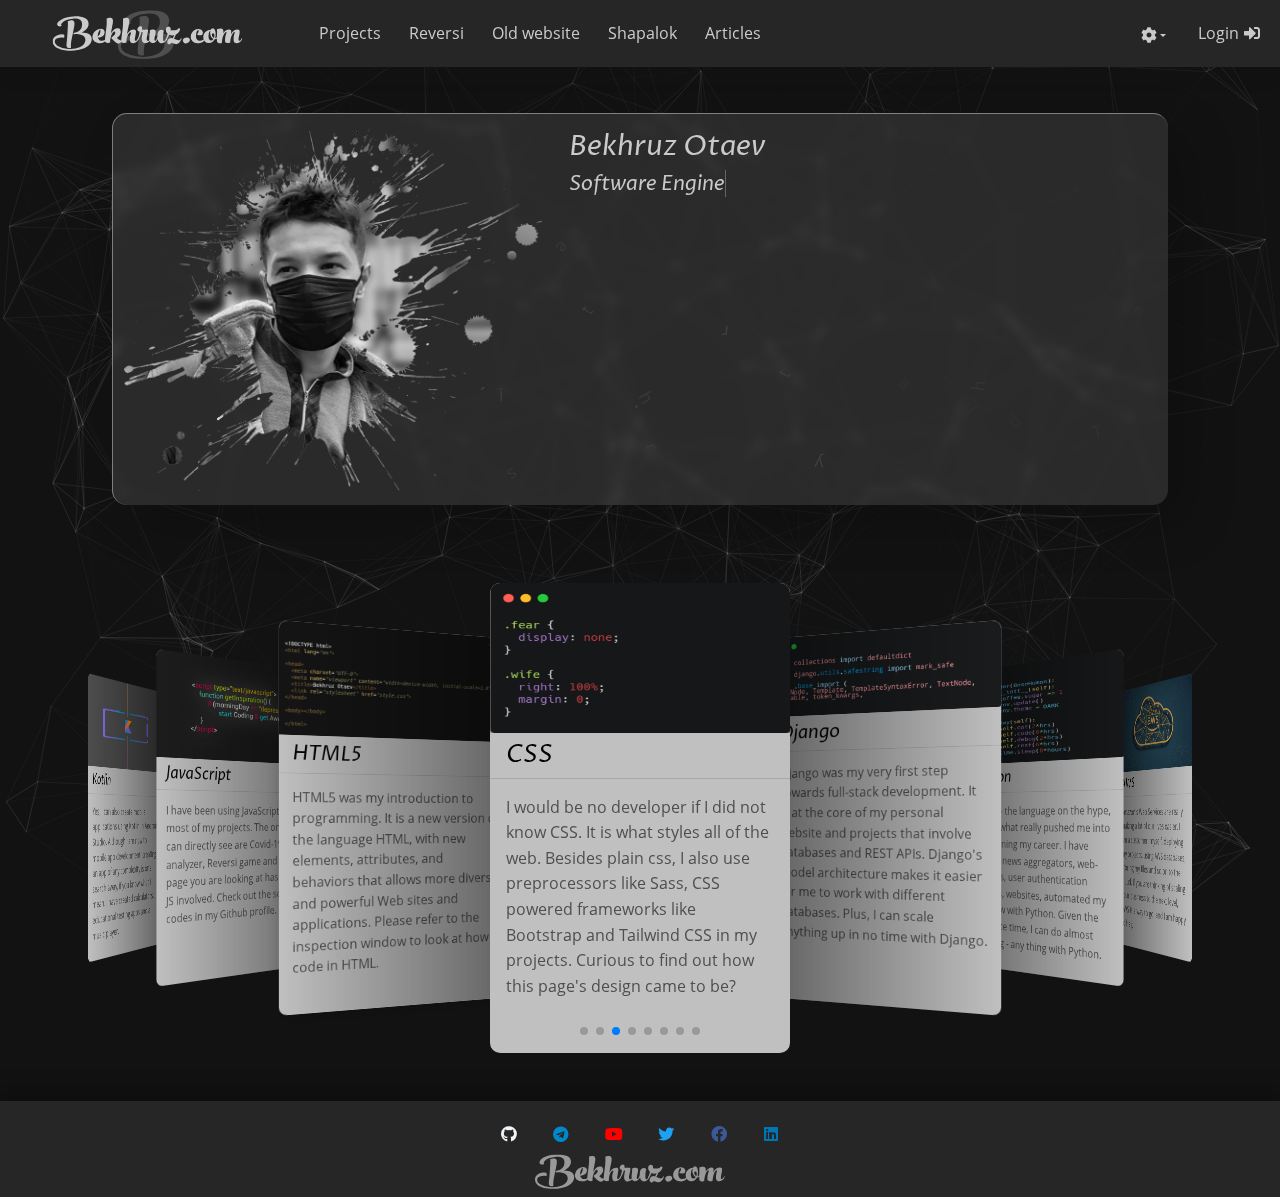
==== commit ba1eb649: "analytics added," ====
--- a/index.html
+++ b/index.html
@@ -37,7 +37,14 @@
 
   <!-- Link Swiper's CSS -->
   <link rel="stylesheet" type="text/css" href="js/swiper/swiper-bundle.min.css">
-
+  <!-- Global site tag (gtag.js) - Google Analytics -->
+  <script async src="https://www.googletagmanager.com/gtag/js?id=UA-168428583-1"></script>
+  <script>
+    window.dataLayer = window.dataLayer || [];
+    function gtag(){dataLayer.push(arguments);}
+    gtag('js', new Date());
+    gtag('config', 'UA-168428583-1');
+  </script>
 </head>
 
 <body>
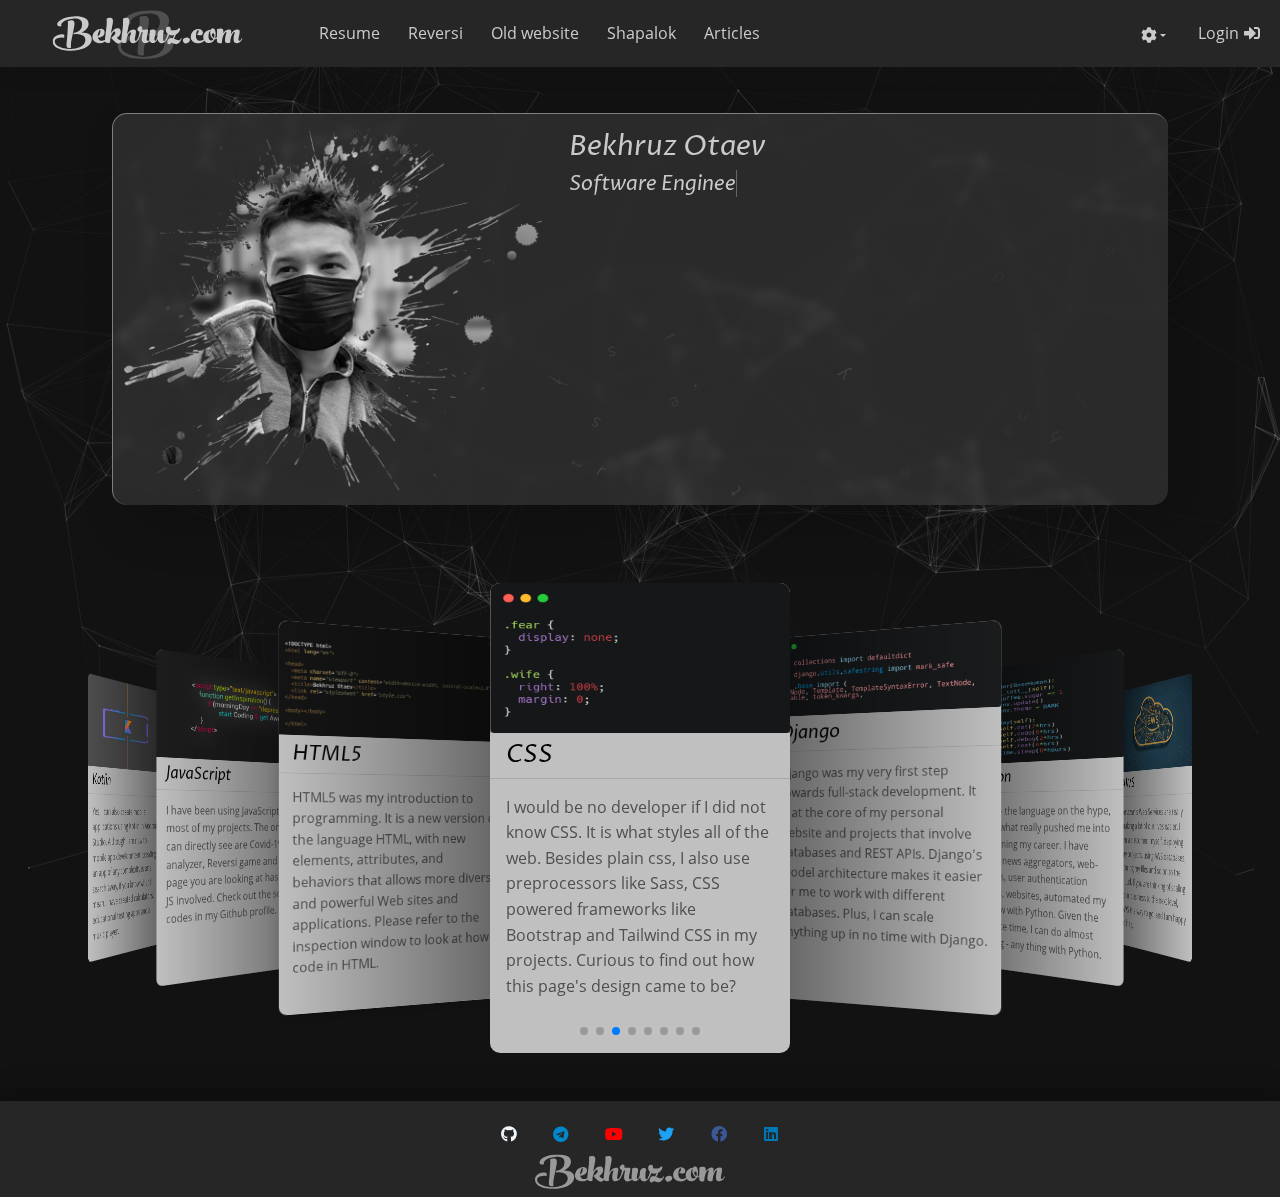
==== commit 45cd39f2: "resume added" ====
--- a/index.html
+++ b/index.html
@@ -111,7 +111,7 @@
         <!-- Left links -->
         <ul class="navbar-nav me-auto mb-lg-0">
           <li class="nav-item">
-            <a class="nav-link" data-lang-item="nav_projects" aria-current="page" href="#projects">Projects</a>
+            <a class="nav-link" data-lang-item="nav_projects" aria-current="page" href="./resume/index.html">Resume</a>
           </li>
           <li class="nav-item">
             <a class="nav-link" href="reversi/Reversi/reversi.html" data-lang-item="nav_reversi">Reversi</a>
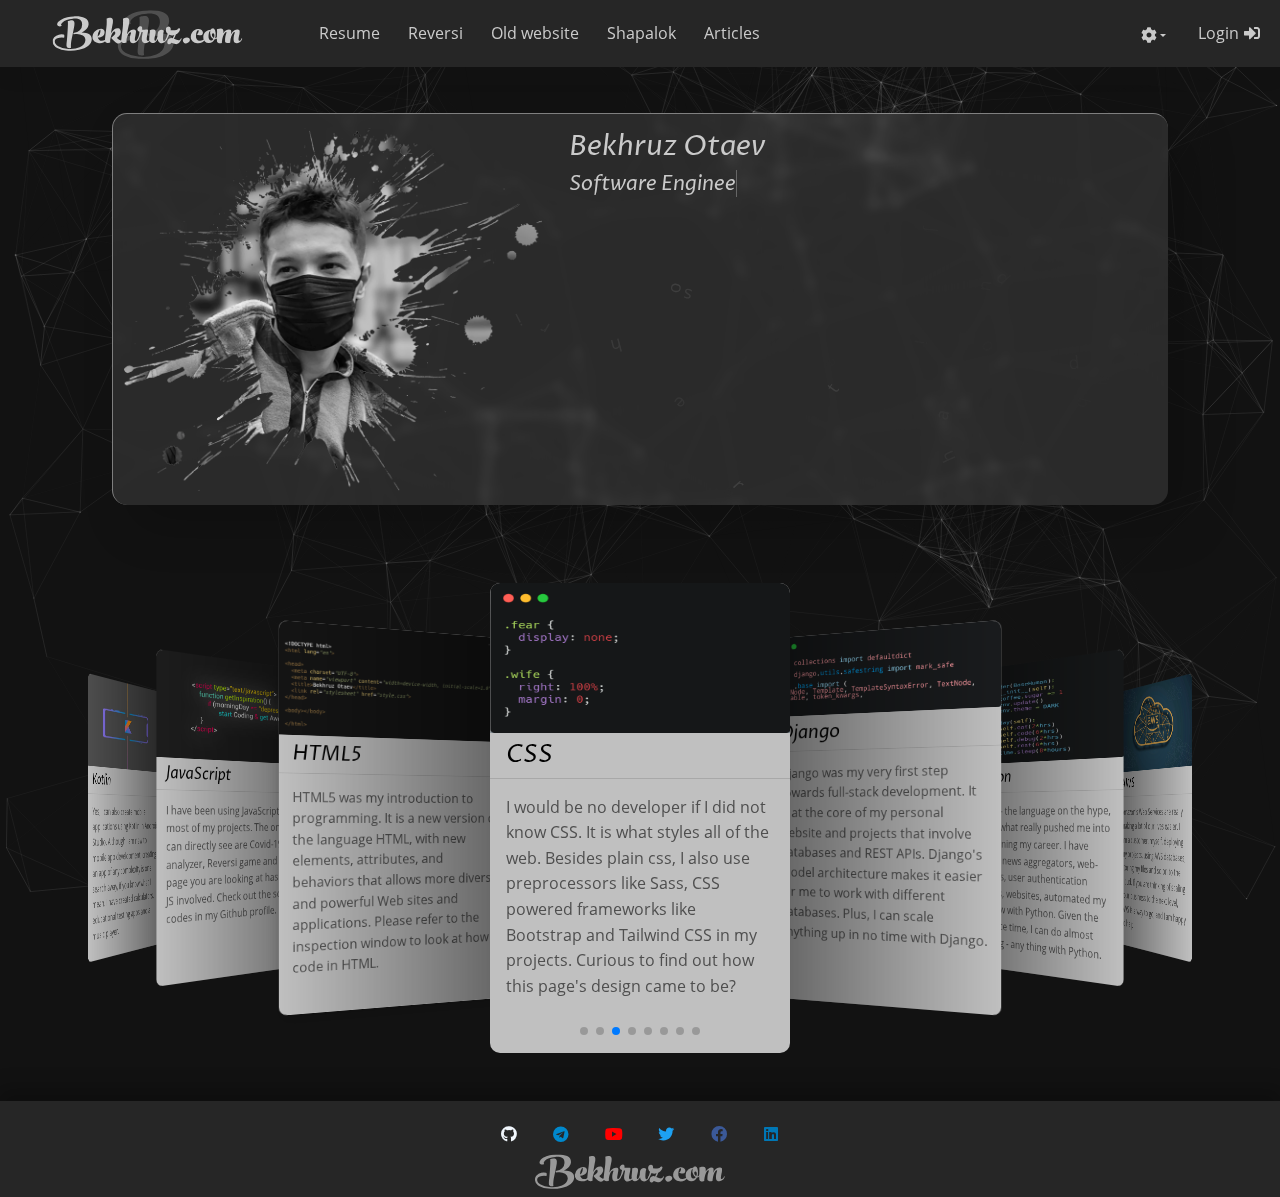
==== commit 531f82ad: "bug fixed" ====
--- a/index.html
+++ b/index.html
@@ -1,538 +1,538 @@
-<!DOCTYPE html>
-<html lang="en">
-
-<head>
-  <meta charset="UTF-8" />
-  <meta name="viewport" content="width=device-width, initial-scale=1, shrink-to-fit=no" />
-  <meta http-equiv="x-ua-compatible" content="ie=edge" />
-  <title>Bekhruz.com</title>
-  <meta name="author" content="Bekhruz Otaev">
-  <meta name="description"
-    content="Hey, I am Bekhruz. Join me in my programming journey. It will be full of new knowledge and wonder.">
-  <meta property="og:url" content="http://bekhruz.com" />
-  <meta property="og:type" content="website" />
-  <meta property="og:author" content="Bekhruz Otaev" />
-  <meta property="og:author-img" content="http://bekhruz.com/img/m2.png" />
-  <meta property="og:title" content="Bekhruz.com" />
-  <meta property="og:description"
-    content="Hey, I am Bekhruz. Join me in my programming journey. It will be full of new knowledge and wonder." />
-  <meta property="og:image" content="http://bekhruz.com/img/m2.png" />
-  <meta name="color-scheme" content="dark light">
-  <link rel="icon" href="bekhruzcom.ico" type="image/x-icon" />
-  <!-- Font Awesome -->
-  <!-- <link rel="stylesheet" href="https://use.fontawesome.com/releases/v5.11.2/css/all.css" /> -->
-  <link rel="stylesheet" href="font_awesome/webfonts/all.min.css" />
-  <!-- MDB -->
-  <link rel="stylesheet" href="css/mdb.min.css" />
-  <link rel="stylesheet" href="compiled/css/style.min.css" />
-
-  <!-- js -->
-  <script type="text/javascript" src="js/mdb.min.js" defer></script>
-  <script src="js/animation.js" defer></script>
-  <script src="js/anim_cust.js" defer></script>
-  <!-- Custom scripts -->
-
-  <script type="text/javascript" src="js/style.js" defer></script>
-  <script src="particles/particles.js/particles.js"></script>
-
-  <!-- Link Swiper's CSS -->
-  <link rel="stylesheet" type="text/css" href="js/swiper/swiper-bundle.min.css">
-  <!-- Global site tag (gtag.js) - Google Analytics -->
-  <script async src="https://www.googletagmanager.com/gtag/js?id=UA-168428583-1"></script>
-  <script>
-    window.dataLayer = window.dataLayer || [];
-    function gtag(){dataLayer.push(arguments);}
-    gtag('js', new Date());
-    gtag('config', 'UA-168428583-1');
-  </script>
-</head>
-
-<body>
-
-  <!-- Navigation start-->
-  <nav class="navbar navbar-expand-lg">
-    <!-- Container wrapper -->
-    <div class="container-fluid">
-      <!-- Navbar brand -->
-      <a class="navbar-brand" href="https://bekhruz.com">
-        <svg loading="lazy" height="68.91px" width="270.92px">
-          <g id="logo">
-            <g id="logo_main">
-              <path
-                d="M6.5,81.4Q1.1,78.6.2,73.6a8,8,0,0,1,2-7.4,13.1,13.1,0,0,1,6.7-3.9,12.7,12.7,0,0,1,6.7-.1,1.6,1.6,0,0,1,1.1,1.4,5.4,5.4,0,0,1-.1,2.2l-.2,1a19.4,19.4,0,0,0-9.5.7c-2.7.9-3.9,2.6-3.8,5S4.8,77,8,78.9a32.5,32.5,0,0,0,12.2,3.7Q31,84,38.5,80.5c5-2.2,7.7-5.3,8.2-9.3a7.6,7.6,0,0,0-3.6-7.5A16,16,0,0,0,33,61.4l-3,.3c-.7-1.4-.4-2.1.9-2.2a12.9,12.9,0,0,0,7.9-3.6,10.1,10.1,0,0,0,3.3-7.7c.1-3.2-.8-5.5-2.9-7s-5.5-2-10.3-1.7c-6.9.5-11.8,2.3-14.8,5.4s-2,3.1-1.3,4.2.1.2.2.3,0,.3-.4.6a5.4,5.4,0,0,1-4.5.1,3.5,3.5,0,0,1-.9-.7c-1.1-1.1-1-2.7.3-4.7s6.7-6,13.6-7.4a57.7,57.7,0,0,1,8.7-1c6.9-.4,12.3.4,16.1,2.2s5.7,4.7,5.5,8.8-3.7,9.1-10.1,11.9c9.9.1,14.8,3.4,14.6,9.7,0,3.5-1.7,6.6-4.9,9.3S43.3,82.8,37.7,84a59.4,59.4,0,0,1-18.6.9A32.5,32.5,0,0,1,6.5,81.4Zm22.2-20-1.5,7.2c-.3,1.4-.6,3-.8,4.6a41.2,41.2,0,0,0-.3,4.8v1.7a7.5,7.5,0,0,0,.2,1.1v.3a5.2,5.2,0,0,1-3.6.3c-1.5-.3-2.4-1-2.6-2a5.7,5.7,0,0,1-.3-1.8c0-.6,0-1.6.1-2.9s.3-2.9.5-4.5.3-4.1.6-7.6.5-7.2.7-11.3a57.4,57.4,0,0,0,0-8.3l.6-.2,1.6-.5,2.1-.5a7.7,7.7,0,0,1,2.1.1,3.8,3.8,0,0,1,1.7.6,5,5,0,0,1,1.4,3.3,24,24,0,0,1-.6,6C30,54.9,29.4,58.1,28.7,61.4Z"
-                transform="translate(0 -27.6)" />
-              <path
-                d="M70,65.2a12.7,12.7,0,0,1-5.5,1.3,6.2,6.2,0,0,0,2.2,3.4,5.2,5.2,0,0,0,3.2,1.3,7.9,7.9,0,0,0,4.5-1.1,5.8,5.8,0,0,0,2.8-3c0-.2.1-.2.4.1a2,2,0,0,1,0,2.1c-.6,1.4-2.1,2.7-4.3,3.8a13.5,13.5,0,0,1-7.2,1.4,11.7,11.7,0,0,1-6.8-2.7,7.6,7.6,0,0,1-2.4-6.6,13.2,13.2,0,0,1,1.6-5.1,10.7,10.7,0,0,1,3.1-3.5,12.7,12.7,0,0,1,3.8-2,11,11,0,0,1,3.8-.7,5.5,5.5,0,0,1,2.8.6,4.3,4.3,0,0,1,2.2,3.4,6.3,6.3,0,0,1-.8,4.4A7.7,7.7,0,0,1,70,65.2Zm-5.7-.4c2.4-1.3,3.7-3.9,4-7.8,0-.9,0-1.4-.3-1.6s-.5,0-1,.6a15.2,15.2,0,0,0-2.6,7.9A2.2,2.2,0,0,0,64.3,64.8Z"
-                transform="translate(0 -27.6)" />
-              <path
-                d="M83.1,61.1a15.2,15.2,0,0,1,3.3-4.7,11.5,11.5,0,0,1,3.9-2.7,7.6,7.6,0,0,1,3.6-.4,3.5,3.5,0,0,1,2.5,1.5,6.9,6.9,0,0,1,1,3.6,7.8,7.8,0,0,1-1.3,4.3,9.7,9.7,0,0,1-3.8,3.7c-.5.2-.3.7.4,1.5a10.9,10.9,0,0,0,3.7,2.6,2.3,2.3,0,0,0,2.4-.7,6.2,6.2,0,0,0,1.7-2.7c0-.2.2-.1.5.2a2,2,0,0,1-.1,2,11.7,11.7,0,0,1-3.6,4.4,5.4,5.4,0,0,1-4.7,1.2,13.1,13.1,0,0,1-4.4-3c-1.7-1.6-2.9-2.9-3.8-3.9s-.6-1.7.2-2.1a14.1,14.1,0,0,0,3.8-3.3A3.6,3.6,0,0,0,89.5,60a5.3,5.3,0,0,0-.5-1.8c-.8-.9-1.8-.4-3.2,1.4s-3.1,6.1-3.6,10.8v3.2a6.2,6.2,0,0,1-4.4.5q-2.7-.6-3-2.4t.9-11.1q1.2-8.7,1.5-12.9a56.5,56.5,0,0,0-.1-8.3l.6-.3,1.4-.5,2-.4a6.7,6.7,0,0,1,2,0,4.4,4.4,0,0,1,1.7.7,5.6,5.6,0,0,1,1.4,3.3,21.4,21.4,0,0,1-.7,6Q83.3,60.1,83.1,61.1Z"
-                transform="translate(0 -27.6)" />
-              <path
-                d="M106.3,61.9a14,14,0,0,1,5.3-5.7,7.7,7.7,0,0,1,5.9-1,2.4,2.4,0,0,1,1.6,2.4,22.6,22.6,0,0,1-.7,5.1l-.2,1.2-.6,3.1a16.5,16.5,0,0,0-.2,2.1,3,3,0,0,0,.2,1.5c.1.3.3.4.6.5s1.4,0,2.2-.9a9.2,9.2,0,0,0,1.7-3.1c0-.2.2-.1.5.2s.3,1.1-.2,2a9,9,0,0,1-3.9,4.1,6.6,6.6,0,0,1-5.3.9q-3.7-1-2.7-9a18.9,18.9,0,0,1,.9-3.4,19.3,19.3,0,0,1,.6-2,1.3,1.3,0,0,0-.2-.8q-.7-.5-2.1.6a11,11,0,0,0-2.5,4,24.5,24.5,0,0,0-1.7,6.6,12.7,12.7,0,0,0,.1,2v1.3a6.5,6.5,0,0,1-4.5.5c-1.8-.4-2.8-1.2-2.9-2.4s.1-5.4.9-11.1,1.3-10.1,1.4-12.9a57.4,57.4,0,0,0,0-8.3l.6-.3,1.4-.5,2-.4a6,6,0,0,1,1.9,0,3.4,3.4,0,0,1,1.7.7,5,5,0,0,1,1.4,3.3,24.9,24.9,0,0,1-.6,6C107.6,54.3,106.7,58.9,106.3,61.9Z"
-                transform="translate(0 -27.6)" />
-              <path
-                d="M124.3,58.3a3.9,3.9,0,0,1-3-2.3,2.7,2.7,0,0,1,.4-3c1-1.7,2.3-2.6,4-2.5s2.4,1.1,2.2,3.3a7.6,7.6,0,0,1-.1,1.4H131l2.5-.3h1.6a1.6,1.6,0,0,1,1.1.4q.6.9-1.2,8.7c-.9,4.4-.8,6.8.5,7.2s1.6,0,2.5-.9a9,9,0,0,0,1.8-3.1c0-.2.2-.2.5.1a2,2,0,0,1,0,2.1,9.5,9.5,0,0,1-4.3,4.1q-3.1,1.6-5.4.9c-2.8-.8-3.9-3.8-3.1-9l1.2-6.7H127a39.5,39.5,0,0,1-4.6,11c-.7,1.2-1.3,1.4-1.7.8a.8.8,0,0,1-.1-.3C122.4,67.5,123.6,63.5,124.3,58.3Z"
-                transform="translate(0 -27.6)" />
-              <path
-                d="M151.9,56.8a5.2,5.2,0,0,1,7,.1,31.7,31.7,0,0,0-1.1,7c-.4,4.6,0,7.1,1.1,7.4a2,2,0,0,0,2.1-.9,12.8,12.8,0,0,0,1.5-3.1c0-.2.2-.2.5,0a1.8,1.8,0,0,1-.1,2.1,9.6,9.6,0,0,1-3.9,4.3,6.6,6.6,0,0,1-5.5.4c-1.9-.6-3-2.4-3.4-5.4a11.1,11.1,0,0,1-3.5,4.4,5.9,5.9,0,0,1-4.3,1.3,4.4,4.4,0,0,1-3.5-2.5,9.9,9.9,0,0,1-.7-6.2c.6-4.8.9-8.1.7-9.7l1.1-.4,2-.5a7.1,7.1,0,0,1,2.5-.1,3.3,3.3,0,0,1,1.9.7c1.2,1.2,1.3,3.8.1,7.9S145,71,146.3,71s1.2-.6,1.9-1.8a16.9,16.9,0,0,0,1.5-4.2,29.3,29.3,0,0,1,.3-4.1A5.9,5.9,0,0,1,151.9,56.8Z"
-                transform="translate(0 -27.6)" />
-              <path
-                d="M169.8,73.9q-2.2,2.5-3.9,2.1c-1.6-.5-2.3-1.7-2.1-3.7a5.4,5.4,0,0,1,2.9-4.6,5.5,5.5,0,0,1,4.9-.2c1-2,1.6-3.3,1.9-4a.8.8,0,0,0,.2-.5,5.8,5.8,0,0,1-1.8.4,10,10,0,0,1-5.4-.9,53.5,53.5,0,0,1-3.7,7.3c-.7,1.1-1.2,1.3-1.6.7a.4.4,0,0,1-.1-.3,35.6,35.6,0,0,0,3.2-9.2,8.8,8.8,0,0,1-2.4-3.7,6.4,6.4,0,0,1,.1-4.1,3.7,3.7,0,0,1,2.2-2.2,3.3,3.3,0,0,1,4.5,3.4,8.8,8.8,0,0,1-.2,1.6,26.8,26.8,0,0,0,9.4-.6,5.1,5.1,0,0,1,2.5-2.1,1.2,1.2,0,0,1,1.6.7c.3.8,0,2.1-1.1,3.9a10.6,10.6,0,0,1-4.8,4.3,2.4,2.4,0,0,0-.3.7,1.7,1.7,0,0,0-.3.7c-.7,1.8-1.5,3.3-2.2,4.7,2.8,1.3,5,2,6.6,2s2.8-1.1,3.4-3q.1-.3.6,0a2.2,2.2,0,0,1-.1,2.1c-2.2,4.8-5,6.9-8.3,6.4A25.2,25.2,0,0,1,169.8,73.9Z"
-                transform="translate(0 -27.6)" />
-              <path
-                d="M193.7,73.7a8.1,8.1,0,0,1-3.8,1.4,3.6,3.6,0,0,1-2.6-1.4,4,4,0,0,1-1.3-3.2,3.7,3.7,0,0,1,1.9-2.9,6.7,6.7,0,0,1,3.9-1.2,4.5,4.5,0,0,1,3.3,1.2,3.7,3.7,0,0,1,1,2.9C196,71.7,195.2,72.7,193.7,73.7Z"
-                transform="translate(0 -27.6)" />
-              <path
-                d="M207.9,59.7a5.9,5.9,0,0,0,.7-3c0-.4-.1-.7-.3-.8a.6.6,0,0,0-.8,0,1.8,1.8,0,0,0-1,.8c-.8,1-1.4,3.3-1.7,6.7a8.1,8.1,0,0,0,1.1,5.5,5.1,5.1,0,0,0,4.2,2.2,8.8,8.8,0,0,0,4.7-1.1,5.6,5.6,0,0,0,2.8-2.9c0-.2.1-.2.4.1a2,2,0,0,1,0,2.1,10,10,0,0,1-4.2,3.9,13.6,13.6,0,0,1-7.3,1.3,10.5,10.5,0,0,1-6.7-2.9,7.8,7.8,0,0,1-2.5-6.8,11.3,11.3,0,0,1,1.9-5.5,10.4,10.4,0,0,1,3.8-3.5,15.6,15.6,0,0,1,4.5-1.4,5.7,5.7,0,0,1,4.1.6,5.5,5.5,0,0,1,2.7,2.7,4.8,4.8,0,0,1,.1,3.7c-.9,1.9-3.1,2.4-6.6,1.4-1.4-.5-2.1-.8-2.1-1A3.5,3.5,0,0,0,207.9,59.7Z"
-                transform="translate(0 -27.6)" />
-              <path
-                d="M217.5,72a7.8,7.8,0,0,1-2.3-6.8c.3-3.3,1.5-5.8,3.8-7.5a10.3,10.3,0,0,1,6.9-2.5,2.7,2.7,0,0,1,2.5-1.8q2.3-.4,3.6,2.7a16.9,16.9,0,0,1,.8,7.8,12.8,12.8,0,0,1-.7,3.4h.2a1.1,1.1,0,0,0,.8-.3l.8-.4.6-.6.5-.6.3-.6.2-.2c.2-.2.4-.2.6.2s.2.8-.1,1.5a4.7,4.7,0,0,1-4,2.6h-.6a9.5,9.5,0,0,1-7.9,5.4A7.5,7.5,0,0,1,217.5,72Zm7.8-15.6-.3.2a5.4,5.4,0,0,0-1.6,2.8,24.1,24.1,0,0,0-.7,4.9,9.7,9.7,0,0,0,.8,4.6,2.9,2.9,0,0,0,2.5,1.7c1.4.1,2.5-.6,3.6-2.2a7.4,7.4,0,0,1-3.7-3.9A11.5,11.5,0,0,1,225.3,56.4ZM230.4,67a8.9,8.9,0,0,0,.7-2.6,5.9,5.9,0,0,0-.4-3.1,1.6,1.6,0,0,0-1.6-1,1.9,1.9,0,0,0-1.4,1.1,3.3,3.3,0,0,0,0,2.4A4.6,4.6,0,0,0,230.4,67Z"
-                transform="translate(0 -27.6)" />
-              <path
-                d="M247.7,61.8c.3-1.2.5-1.9.6-2.2a1.9,1.9,0,0,0-.1-1c-.6-.3-1.4.1-2.3,1.2a18.6,18.6,0,0,0-2.6,5.3,31,31,0,0,0-1.5,7.6v1.4a6.7,6.7,0,0,1-4.3.4q-2.4-.4-2.7-2.4a52.4,52.4,0,0,1-.1-9,39.3,39.3,0,0,0,0-8.4l1.1-.4,2.2-.5a8.6,8.6,0,0,1,2.7-.2,3.4,3.4,0,0,1,2,.7c1.2,1.1,1.6,3.1,1.1,6a11.9,11.9,0,0,1,4.9-4.6,6.1,6.1,0,0,1,5-.5,2.2,2.2,0,0,1,1.4,2.1,18.2,18.2,0,0,1-.5,4.7,13.6,13.6,0,0,1,5.2-6c2.2-1.2,4.1-1.5,5.8-.8s1.6,1.4,1.6,2.9a17.8,17.8,0,0,1-.9,5.8q-1.5,6.8,0,7.2c.7.3,1.4,0,2.2-.9a9.2,9.2,0,0,0,1.7-3.1c0-.2.1-.2.4.1a2,2,0,0,1,0,2.1,9.2,9.2,0,0,1-4,4.1,6.4,6.4,0,0,1-5.2.9q-3.9-1-2.7-9a22.1,22.1,0,0,1,.8-3.5,19.7,19.7,0,0,1,.7-2.2,1.4,1.4,0,0,0-.2-1c-.6-.3-1.3.1-2.2,1.2a18.6,18.6,0,0,0-2.6,5.3,27,27,0,0,0-1.5,7.6q.1.9,0,.9c-1.1.8-2.6.9-4.5.6s-2.8-1.2-2.9-2.5a31.7,31.7,0,0,1,.4-6.4A22.5,22.5,0,0,1,247.7,61.8Z"
-                transform="translate(0 -27.6)" />
-            </g>
-            <g id="initB" class="cls-1">
-              <path
-                d="M102.5,92q-7.8-4.1-9-11.1a11.4,11.4,0,0,1,2.8-10.5,19.2,19.2,0,0,1,9.5-5.7,18.4,18.4,0,0,1,9.6-.1,2.4,2.4,0,0,1,1.6,2,10.6,10.6,0,0,1-.1,3.1l-.3,1.5c-5.3-.7-9.9-.4-13.6.9s-5.6,3.7-5.4,7.2,2.4,6.4,7,9.1A48.9,48.9,0,0,0,122,93.7q15.5,1.8,26.1-3c7.1-3.1,10.9-7.6,11.6-13.2a10.6,10.6,0,0,0-5.2-10.8c-3.9-2.6-8.7-3.6-14.4-3.2a29.6,29.6,0,0,1-4.2.4c-.9-2-.5-3,1.3-3.2a17.8,17.8,0,0,0,11.2-5,15.3,15.3,0,0,0,4.8-11c.1-4.6-1.2-7.9-4.2-10s-7.8-2.8-14.6-2.4c-9.9.6-16.9,3.2-21.2,7.7q-3.3,3.6-1.8,6l.3.5c.2.1-.1.3-.6.7a7.2,7.2,0,0,1-6.4.1l-1.3-1c-1.5-1.5-1.4-3.8.4-6.7,3.2-4.9,9.7-8.4,19.5-10.4a75.2,75.2,0,0,1,12.4-1.5c9.8-.5,17.4.6,22.9,3.1s8.1,6.8,7.8,12.6c-.5,7.3-5.2,12.9-14.4,16.9,14.1.2,21.1,4.8,20.9,13.9-.1,5-2.5,9.4-7.1,13.2s-10.9,6.6-18.9,8.3a87.7,87.7,0,0,1-26.4,1.2A46.8,46.8,0,0,1,102.5,92ZM134,63.5q-1.4,7.2-2.1,10.2c-.4,2.1-.8,4.3-1.1,6.6a54.5,54.5,0,0,0-.5,6.8,17.7,17.7,0,0,0,.1,2.4c.1.8.2,1.3.2,1.6v.4a7.1,7.1,0,0,1-5.1.4c-2.1-.4-3.4-1.3-3.7-2.8a7.5,7.5,0,0,1-.4-2.6,36.9,36.9,0,0,1,.2-4.1c.2-1.9.4-4,.6-6.4s.5-5.9.9-10.8.7-10.3,1-16a66.9,66.9,0,0,0-.1-11.9l1-.4,2.2-.7a17.7,17.7,0,0,1,3-.6,15,15,0,0,1,3,0,5.3,5.3,0,0,1,2.4,1,6.6,6.6,0,0,1,2,4.7,31.7,31.7,0,0,1-.8,8.5C135.9,54.2,135,58.8,134,63.5Z"
-                transform="translate(0 -27.6)" />
-            </g>
-          </g>
-        </svg></a>
-
-      <!-- Toggle button -->
-      <button class="navbar-toggler" type="button" data-mdb-toggle="collapse" data-mdb-target="#collapseMenu"
-        aria-controls="collapseMenu" aria-expanded="false" aria-label="Toggle navigation">
-        <i class="fas fa-bars"></i>
-      </button>
-
-      <!-- Collapsible wrapper -->
-      <div class="collapse navbar-collapse" id="collapseMenu">
-        <!-- Left links -->
-        <ul class="navbar-nav me-auto mb-lg-0">
-          <li class="nav-item">
-            <a class="nav-link" data-lang-item="nav_projects" aria-current="page" href="./resume/index.html">Resume</a>
-          </li>
-          <li class="nav-item">
-            <a class="nav-link" href="reversi/Reversi/reversi.html" data-lang-item="nav_reversi">Reversi</a>
-          </li>
-          <li class="nav-item">
-            <a class="nav-link" href="http://old.bekhruz.com" data-lang-item="old-page">Old website</a>
-          </li>
-          <!-- Navbar dropdown -->
-          <!-- <li class="nav-item dropdown">
-            <a class="nav-link dropdown-toggle" href="#" data-lang-item="nav_covid19" role="button"
-              data-mdb-toggle="dropdown" aria-expanded="false">
-              Covid-19
-            </a> -->
-            <!-- Dropdown menu -->
-            <!-- <ul class="dropdown-menu" aria-labelledby="covid19">
-              <li><a class="dropdown-item" data-lang-item="nav_action1" href="#">Action</a></li>
-              <li><a class="dropdown-item" data-lang-item="nav_action2" href="#">Another action</a></li>
-              <li>
-                <hr class="dropdown-divider" />
-              </li>
-              <li>
-                <a class="dropdown-item" data-lang-item="nav_action3" href="#">Something else here</a>
-              </li>
-            </ul>
-          </li> -->
-          <li class="nav-item">
-            <a class="nav-link" data-lang-item="shapalok" href="https://shapalok.com">Shapalok</a>
-          </li>
-          <li class="nav-item">
-            <a class="nav-link" data-lang-item="nav_blogs" href="article.html">Articles</a>
-          </li>
-        </ul>
-        <!-- Left links -->
-
-
-        <!-- LOGIN STARTS HEREEEEEEEEEE -->
-        <div class="nav-item navbar-nav" id="login-nav">
-
-          <div class="dropdown">
-            <button class="btn dropdown-toggle" type="button" id="settingsDropdown" aria-expanded="false">
-              <i class="fas fa-cog fa-lg"></i>
-            </button>
-            <div class="dropdown-menu-custom" aria-labelledby="settingsDropdown">
-              <div class="dropdown-item language d-flex align-items-center">
-                <label for="language_selector">Language</label>
-                <select class="select form-control" id="language_selector" aria-multiselectable="false">
-                  <option value="en" data-reload>En</option>
-                  <option value="uz" data-reload>Uz</option>
-                  <option value="ja" data-reload>Ja</option>
-                </select>
-
-                <!-- <li class="nav-item dropdown">
-                  <a class="nav-link dropdown-toggle" href="#" id="language_dropdown" role="button"
-                    data-mdb-toggle="dropdown" aria-expanded="false">
-                    <i class="united kingdom flag m-0"></i>
-                  </a>
-                  <ul class="submenu dropdown-menu-dark" aria-labelledby="language_dropdown">
-                    <li>
-                      <a class="dropdown-item" href="#"><i class="united kingdom flag"></i>English
-                        <i class="fa fa-check text-success ms-2"></i></a>
-                    </li>
-                    <li>
-                      <hr class="dropdown-divider" />
-                    </li>
-                    <li>
-                      <a class="dropdown-item" href="#"><i class="poland flag"></i>Polski</a>
-                    </li>
-                    <li>
-                      <a class="dropdown-item" href="#"><i class="china flag"></i>中文</a>
-                    </li>
-                    <li>
-                      <a class="dropdown-item" href="#"><i class="japan flag"></i>日本語</a>
-                    </li>
-                    <li>
-                      <a class="dropdown-item" href="#"><i class="germany flag"></i>Deutsch</a>
-                    </li>
-                    <li>
-                      <a class="dropdown-item" href="#"><i class="france flag"></i>Français</a>
-                    </li>
-                    <li>
-                      <a class="dropdown-item" href="#"><i class="spain flag"></i>Español</a>
-                    </li>
-                    <li>
-                      <a class="dropdown-item" href="#"><i class="russia flag"></i>Русский</a>
-                    </li>
-                    <li>
-                      <a class="dropdown-item" href="#"><i class="portugal flag"></i>Português</a>
-                    </li>
-                  </ul>
-                </li> -->
-              </div>
-              <div class="dropdown-item theme d-flex justify-content-between">
-                <label for="dark_mode_toggle_div">Theme</label>
-                <div class="theme-toggle" id="dark_mode_toggle_div">
-                  <input type="checkbox" name="dark_mode_toggle" id="dark_mode_toggle" checked
-                    aria-label="toggle dark mode">
-                  <label for="dark_mode_toggle" class="label">
-                    <i class="fas fa-moon"></i>
-                    <i class="fas fa-sun"></i>
-                    <div class="ball"></div>
-                  </label>
-                </div>
-              </div>
-              <!-- <li><a class="dropdown-item" href="#">Another action</a></li>
-              <li><a class="dropdown-item" href="#">Something else here</a></li> -->
-            </div>
-          </div>
-
-
-
-          <a class="nav_login nav-link" href="#" role="button" data-lang-item="nav_login" aria-expanded="false"
-            data-mdb-toggle="modal" data-mdb-target="#login-modal"> Login </a>
-          <!-- <span><i class="fas fa-fw fa-sign-in-alt"></i></span>  -->
-        </div>
-      </div>
-      <!-- Collapsible wrapper -->
-    </div>
-    <!-- Container wrapper -->
-  </nav>
-  <!-- Navigation end-->
-  <!-- Button trigger modal -->
-
-  <!-- particles -->
-  <div id="particles-js"></div>
-
-
-  <!-- Modal -->
-  <div class="modal fade" id="login-modal" tabindex="-1" aria-labelledby="login-modal-label" aria-hidden="true">
-    <div class="modal-dialog modal-dialog-centered">
-      <div class="modal-content shadow">
-        <div class="modal-header">
-          <h5 class="modal-title" data-lang-item="login_title" id="login-modal-label">Login with your credentials</h5>
-          <button type="button" class="btn-light" data-mdb-dismiss="modal" aria-label="Close"></button>
-        </div>
-        <div class="modal-body">
-          <form>
-            <!-- username input -->
-            <div class="form-outline mb-4">
-              <input type="username" id="username" class="form-control" autocomplete="username"
-                aria-autocomplete="username" />
-              <label class="form-label" data-lang-item="login_username" for="username">Username</label>
-            </div>
-
-            <!-- Password input -->
-            <div class="form-outline mb-4">
-              <input type="password" id="password" class="form-control" autocomplete="current-password" />
-              <label class="form-label" data-lang-item="login_password" for="password">Password</label>
-            </div>
-
-            <!-- 2 column grid layout for inline styling -->
-            <div class="row mb-4">
-              <div class="col d-flex justify-content-center">
-                <!-- Checkbox -->
-                <div class="form-check">
-                  <input class="form-check-input" type="checkbox" value="" id="rememberme" checked />
-                  <label class="form-check-label" data-lang-item="login_remember_me" for="rememberme"> Remember me
-                  </label>
-                </div>
-              </div>
-              <div class="col">
-                <!-- Simple link -->
-                <a href="#!" data-lang-item="login_forgot_password">Forgot password?</a>
-              </div>
-            </div>
-
-            <!-- Submit button -->
-            <button type="submit" class="btn btn-block mb-4 btn-sign-in" data-lang-item="login_sign_in">Sign in</button>
-
-            <!-- Register buttons -->
-            <div class="text-center">
-              <p data-lang-item="login_not_member">Not a member? </p>
-              <a href="#!" data-lang-item="login_register">Register</a>,
-              <p data-lang-item="login_or_sign_up">or sign up with:</p>
-
-              <button type="button" class="btn btn-floating mx-1 btn-facebook">
-                <i class="fab fa-facebook-f"></i>
-              </button>
-              <button type="button" class="btn btn-floating mx-1  btn-google">
-                <i class="fab google-icon"></i>
-              </button>
-
-              <button type="button" class="btn btn-floating mx-1  btn-twitter">
-                <i class="fab fa-twitter"></i>
-              </button>
-
-              <button type="button" class="btn btn-floating mx-1  btn-github">
-                <i class="fab fa-github"></i>
-              </button>
-            </div>
-          </form>
-        </div>
-      </div>
-    </div>
-  </div>
-  </div>
-
-
-  <!-- Main contents -->
-  <main>
-    <!-- Intro Section -->
-    <section id="intro" class="container">
-      <div class="card intro">
-        <div class="row g-0">
-          <div class="col-md intro-img">
-            <picture>
-              <source srcset="img/m2.webp" type="image/webp">
-              <source srcset="img/m2.png" type="image/png">
-              <!-- <img src="img/creakyOldJPEG.jpg" alt="Alt Text!"> -->
-              <img src="img/m2.png" alt="Bekhruz Otaev" class="img-fluid" />
-            </picture>
-          </div>
-          <div class="col-md-7 card-body-parent">
-            <div class="card-body">
-              <h3 class="card-title">Bekhruz Otaev</h3>
-              <h5>
-                <span class="txt-rotate" data-period="4000"
-                  data-rotate='[ "Software Engineer", "React Developer", "Traveller", "Front-end developer", "Back-end developer", "Language Learner"]'></span>
-                <!-- <i class="fas fa-fw fa-pencil-alt"></i> -->
-              </h5>
-
-              <p class="card-text p1" data-lang-item="intro_p1">Growing up in the outskirts of <a target="_blank"
-                  href="https://en.wikipedia.org/wiki/Bukhara" data-lang-item="intro_p1_bukhara">
-                  Bukhara<i class="fas fa-external-link-alt"></i></a>,
-                I have spent my childhood years with full of curiosity towards science and nature. I used to take apart
-                old electronics and pondered to make sense of how they would work.</p>
-              <p class="card-text p2 remaining" data-lang-item="intro_p2">
-                Then, in my teenage years, I started learning English and with that came my whole new perspective of the
-                world. The more I learned about other cultures, the more I wanted to go out into the world and see it
-                for myself. Here I am, after a few years, working abroad in Japan. The rest is history.
-              </p>
-              <p class="card-text see-more">
-                <small class="text-muted" data-lang-item="intro_see_more">see more</small> <i
-                  class="fas fa-angle-double-down"></i>
-              </p>
-            </div>
-          </div>
-        </div>
-      </div>
-
-    </section>
-
-
-    <!-- Abilities section with swiper.js -->
-    <section id="abilities" class="container">
-      <!-- <header>
-        <h2>Technologies I have worked with</h2>
-      </header> -->
-
-      <!-- Swiper -->
-      <div class="swiper-container" loading="lazy">
-        <div class="swiper-wrapper">
-          <div class="swiper-slide">
-            <picture>
-              <source srcset="img/Javascript.webp" type="image/webp">
-              <source srcset="img/Javascript.png" type="image/png">
-              <img src="img/Javascript.png" alt="" srcset="">
-            </picture>
-            <h4 class="technology-name card-header">JavaScript</h4>
-            <p class="technology-desctiption" data-lang-item="swiper_js">I have been using JavaScript in most of my
-              projects. The ones you can
-              directly see are Covid-19 data analyzer, <a href="reversi/Reversi/reversi.html">Reversi game</a> and the page you are looking at has some JS
-              involved. Check out the source codes in my Github profile.</p>
-          </div>
-          <div class="swiper-slide card shadow">
-            <img src="img/html.png" alt="" srcset="">
-            <h4 class="technology-name card-header">HTML5</h4>
-            <p class="technology-desctiption" data-lang-item="swiper_html5">HTML5 was my introduction to programming. It
-              is a new version of the
-              language HTML, with new elements, attributes, and behaviors that allows more diverse and powerful Web
-              sites and applications. Please refer to the inspection window to look at how I code in HTML.</p>
-          </div>
-          <div class="swiper-slide">
-            <img src="img/css.png" alt="" srcset="">
-            <h4 class="technology-name card-header">CSS</h4>
-            <p class="technology-desctiption" data-lang-item="swiper_css">I would be no developer if I did not know CSS.
-              It is what styles all of
-              the web. Besides plain css, I also use preprocessors like Sass, CSS powered frameworks like Bootstrap and
-              Tailwind CSS in my projects. Curious to find out how this page's design came to be?</p>
-          </div>
-          <div class="swiper-slide">
-            <img src="img/django.png" alt="" srcset="">
-            <h4 class="technology-name card-header">Django</h4>
-            <p class="technology-description" data-lang-item="swiper_django">Django was my very first step towards
-              full-stack development. It is at the
-              core of my personal website and projects that involve databases and REST APIs. Django's model architecture
-              makes it easier for me to work with different databases. Plus, I can scale anything up in no time with
-              Django.</p>
-          </div>
-          <div class="swiper-slide">
-            <picture>
-              <source srcset="img/python.webp" type="image/webp">
-              <source srcset="img/python.png" type="image/png">
-              <img src="img/python.png" alt="" srcset="">
-            </picture>
-            <h4 class="technology-name card-header">Python</h4>
-            <p class="technology-desctiption" data-lang-item="swiper_python">Python - the language on the hype, yet it
-              is what really pushed me into
-              determining my career. I have created news aggregators, web-scrapers, user authentication systems,
-              websites, automated my workflow with Python. Given the adequate time, I can do almost anything - any thing
-              with Python.</p>
-          </div>
-
-          <div class="swiper-slide">
-            <picture>
-              <source srcset="img/aws.webp" type="image/webp">
-              <source srcset="img/aws.jpg" type="image/jpg">
-              <img src="img/aws.jpg" alt="" srcset="">
-            </picture>
-            <h4 class="technology-name card-header">AWS</h4>
-            <p class="technology-desctiption" data-lang-item="swiper_aws">Amazon's Web Services are really making a lot
-              of our lives easier. I am a
-              customer, myself, deploying my projects, using AWS databases, storing my files and so on to the cloud. If
-              you are thinking of scaling your business to the next level, AWS is a way to go, and I am happy to help!
-            </p>
-          </div>
-
-          <div class="swiper-slide">
-            <img src="img/C.png" alt="" srcset="">
-            <h4 class="technology-name card-header">C</h4>
-            <p class="technology-desctiption" data-lang-item="swiper_c">C is the father of programming languages, some
-              say. I first got to work
-              with it in my first job. I created command line games, binary file analyzers and back-end systems with it.
-              It is super fast. In case you're into embedded systems development and you need a hand, let me know.</p>
-          </div>
-          <div class="swiper-slide">
-            <picture>
-              <source srcset="img/kotlin.webp" type="image/webp">
-              <source srcset="img/kotlin.png" type="image/png">
-              <img src="img/kotlin.png" alt="" srcset="">
-            </picture>
-            <h4 class="technology-name card-header">Kotlin</h4>
-            <p class="technology-desctiption" data-lang-item="swiper_kotlin">Yes, I can also create mobile applications
-              using Kotlin in Android Studio.
-              Although I am new to mobile app development, creating an app of any complexity is one search away, if you
-              know what I mean. I have created calculators, educational testing apps and a music player.</p>
-          </div>
-        </div>
-        <!-- Add Pagination -->
-        <div class="swiper-pagination"></div>
-      </div>
-    </section>
-  </main>
-
-
-
-
-
-
-  <!-- Footer -->
-  <footer class="text-center text-lg-start">
-    <ul class="social-media">
-      <li><a href="https://github.com/uzbeki" target="_blank"><i loading="lazy" class="fab fa-fw fa-github"></i></a>
-      </li>
-      <li><a href="https://t.me/BekhruzOtaev" target="_blank"><i loading="lazy" class="fab fa-fw fa-telegram"
-            style="color: #0088cc;" aria-hidden="true"></i></a>
-      </li>
-
-      <li><a href="https://www.youtube.com/channel/UCOIqzK2XBsKguBKvXJOL88w" target="_blank"><i style="color: #ff0000;"
-            loading="lazy" class="fab fa-fw fa-youtube"></i></a></li>
-
-      <li><a href="https://twitter.com/BekhruzOtaev" target="_blank">
-          <i loading="lazy" class="fab fa-fw fa-twitter" style="color: #1da1f2;"></i></a></li>
-      <li><a href="https://www.facebook.com/bekhruzotaev" target="_blank"><i style="color: #3b5998;" loading="lazy"
-            class="fab fa-fw fa-facebook" aria-hidden="true"></i></a></li>
-      <li><a href="https://linkedin.com/in/bekhruzotaev" target="_blank"><i style="color: #0077b5;" loading="lazy"
-            class="fab fa-fw fa-linkedin"></i></a>
-      </li>
-    </ul>
-    <div class="text-center brand-logo">
-      <a class="text-light" href="https://bekhruz.com/">
-        <svg xmlns="http://www.w3.org/2000/svg">
-          <g id="Layer_2" data-name="Layer 2">
-            <g id="logo">
-              <g id="logo_main">
-                <path
-                  d="M6.5,64.6Q1.1,61.8.2,56.8a8,8,0,0,1,2-7.4,13.3,13.3,0,0,1,6.7-4,12.6,12.6,0,0,1,6.7,0,1.5,1.5,0,0,1,1.1,1.4,4.8,4.8,0,0,1-.1,2.1L16.4,50a20.7,20.7,0,0,0-9.5.6c-2.7,1-3.9,2.6-3.8,5.1S4.8,60.2,8,62a32.5,32.5,0,0,0,12.2,3.8Q31,67,38.5,63.7c5-2.2,7.7-5.3,8.2-9.3a7.7,7.7,0,0,0-3.6-7.6A16,16,0,0,0,33,44.6l-3,.3c-.7-1.4-.4-2.2.9-2.3a12.2,12.2,0,0,0,7.9-3.5,10.3,10.3,0,0,0,3.3-7.7c.1-3.2-.8-5.6-2.9-7s-5.5-2-10.3-1.7c-6.9.4-11.8,2.2-14.8,5.4-1.6,1.7-2,3.1-1.3,4.2s.1.2.2.3,0,.3-.4.5a5.1,5.1,0,0,1-4.5.1,2.2,2.2,0,0,1-.9-.7c-1.1-1.1-1-2.6.3-4.7s6.7-5.9,13.6-7.3a57.4,57.4,0,0,1,8.7-1.1c6.9-.3,12.3.5,16.1,2.2s5.7,4.8,5.5,8.9-3.7,9-10.1,11.8c9.9.2,14.8,3.4,14.6,9.8,0,3.5-1.7,6.6-4.9,9.3S43.3,66,37.7,67.2a59.5,59.5,0,0,1-18.6.8A32.5,32.5,0,0,1,6.5,64.6Zm22.2-20-1.5,7.2c-.3,1.4-.6,2.9-.8,4.6a38.3,38.3,0,0,0-.3,4.7v1.8a5.6,5.6,0,0,0,.2,1v.3a5.2,5.2,0,0,1-3.6.3c-1.5-.3-2.4-.9-2.6-1.9a5.7,5.7,0,0,1-.3-1.8c0-.7,0-1.6.1-3s.3-2.8.5-4.4.3-4.2.6-7.6.5-7.2.7-11.3a57.4,57.4,0,0,0,0-8.3l.6-.3,1.6-.5L26,25a7.4,7.4,0,0,1,2.1,0,3.8,3.8,0,0,1,1.7.7A5,5,0,0,1,31.2,29a24.9,24.9,0,0,1-.6,6C30,38,29.4,41.3,28.7,44.6Z"
-                  transform="translate(0 -19.3)" />
-                <path
-                  d="M70,48.4a14.3,14.3,0,0,1-5.5,1.3,6.5,6.5,0,0,0,2.2,3.4,5.9,5.9,0,0,0,3.2,1.3,8,8,0,0,0,4.5-1.2,6,6,0,0,0,2.8-2.9c0-.2.1-.2.4.1s.4,1.1,0,2.1-2.1,2.7-4.3,3.8a13.5,13.5,0,0,1-7.2,1.3A11,11,0,0,1,59.3,55a7.6,7.6,0,0,1-2.4-6.6,12.5,12.5,0,0,1,4.7-8.7,19.8,19.8,0,0,1,3.8-2,14,14,0,0,1,3.8-.7,6.7,6.7,0,0,1,2.8.7A4.1,4.1,0,0,1,74.2,41a6.3,6.3,0,0,1-.8,4.4A8.5,8.5,0,0,1,70,48.4ZM64.3,48c2.4-1.4,3.7-4,4-7.9,0-.8,0-1.4-.3-1.5s-.5,0-1,.5A15.5,15.5,0,0,0,64.4,47,2.8,2.8,0,0,0,64.3,48Z"
-                  transform="translate(0 -19.3)" />
-                <path
-                  d="M83.1,44.2a16.5,16.5,0,0,1,3.3-4.7,11.1,11.1,0,0,1,3.9-2.6,7.7,7.7,0,0,1,3.6-.5,3.8,3.8,0,0,1,2.5,1.5,7.5,7.5,0,0,1,1,3.6,7.4,7.4,0,0,1-1.3,4.3,9,9,0,0,1-3.8,3.7c-.5.3-.3.8.4,1.5a10.2,10.2,0,0,0,3.7,2.7,2.6,2.6,0,0,0,2.4-.7,7.7,7.7,0,0,0,1.7-2.7c0-.2.2-.2.5.1a2.2,2.2,0,0,1-.1,2.1,11.7,11.7,0,0,1-3.6,4.4A5,5,0,0,1,92.6,58a14.2,14.2,0,0,1-4.4-2.9c-1.7-1.6-2.9-2.9-3.8-3.9s-.6-1.7.2-2.1a16.1,16.1,0,0,0,3.8-3.3,3.6,3.6,0,0,0,1.1-2.6,4.8,4.8,0,0,0-.5-1.8c-.8-.9-1.8-.4-3.2,1.4s-3.1,6-3.6,10.7v3.3a6.3,6.3,0,0,1-4.4.4q-2.7-.5-3-2.4t.9-11.1c.8-5.7,1.3-10,1.5-12.8a58.1,58.1,0,0,0-.1-8.4l.6-.2,1.4-.5,2-.5h2a3.3,3.3,0,0,1,1.7.7,5.6,5.6,0,0,1,1.4,3.3,20.8,20.8,0,0,1-.7,5.9Z"
-                  transform="translate(0 -19.3)" />
-                <path
-                  d="M106.3,45.1a14,14,0,0,1,5.3-5.7c2.2-1.3,4.1-1.6,5.9-1a2.4,2.4,0,0,1,1.6,2.4,22.6,22.6,0,0,1-.7,5.1l-.2,1.1-.6,3.2a14.9,14.9,0,0,0-.2,2.1c0,.7,0,1.2.2,1.4a.9.9,0,0,0,.6.6c.7.3,1.4,0,2.2-.9a10.3,10.3,0,0,0,1.7-3.1c0-.2.2-.2.5.1a2.1,2.1,0,0,1-.2,2.1,8.4,8.4,0,0,1-3.9,4,7.1,7.1,0,0,1-5.3,1q-3.7-1.2-2.7-9a18.9,18.9,0,0,1,.9-3.4,13.2,13.2,0,0,1,.6-2,1.8,1.8,0,0,0-.2-.9c-.5-.3-1.2,0-2.1.7a9.5,9.5,0,0,0-2.5,4,24.5,24.5,0,0,0-1.7,6.6,11.5,11.5,0,0,0,.1,1.9v1.4a6.6,6.6,0,0,1-4.5.4c-1.8-.3-2.8-1.1-2.9-2.4s.1-5.3.9-11.1,1.3-10,1.4-12.8a58.8,58.8,0,0,0,0-8.4l.6-.2,1.4-.5,2-.5h1.9a2.7,2.7,0,0,1,1.7.7,5,5,0,0,1,1.4,3.3,24.1,24.1,0,0,1-.6,5.9C107.6,37.4,106.7,42,106.3,45.1Z"
-                  transform="translate(0 -19.3)" />
-                <path
-                  d="M124.3,41.5a3.9,3.9,0,0,1-3-2.3,2.7,2.7,0,0,1,.4-3,4.5,4.5,0,0,1,4-2.6c1.6.1,2.4,1.2,2.2,3.4a8.2,8.2,0,0,1-.1,1.4H131l2.5-.3h1.6a1.6,1.6,0,0,1,1.1.5c.4.6,0,3.5-1.2,8.6s-.8,6.9.5,7.3,1.6-.1,2.5-1a7.8,7.8,0,0,0,1.8-3c0-.2.2-.2.5.1s.4,1.1,0,2.1a9.5,9.5,0,0,1-4.3,4.1q-3.1,1.6-5.4.9c-2.8-.8-3.9-3.8-3.1-9l1.2-6.7H127a39.5,39.5,0,0,1-4.6,11c-.7,1.1-1.3,1.4-1.7.7a.4.4,0,0,1-.1-.3C122.4,50.6,123.6,46.7,124.3,41.5Z"
-                  transform="translate(0 -19.3)" />
-                <path
-                  d="M151.9,39.9a6,6,0,0,1,3.7-1.3,5.5,5.5,0,0,1,3.3,1.4,34,34,0,0,0-1.1,7.1c-.4,4.6,0,7.1,1.1,7.4s1.4-.1,2.1-1a11.2,11.2,0,0,0,1.5-3.1c0-.2.2-.1.5.1s.4,1.1-.1,2.1a8.9,8.9,0,0,1-3.9,4.2,6.6,6.6,0,0,1-5.5.5c-1.9-.6-3-2.4-3.4-5.4a10.7,10.7,0,0,1-3.5,4.3,6,6,0,0,1-4.3,1.4,4.6,4.6,0,0,1-3.5-2.5,10.2,10.2,0,0,1-.7-6.3c.6-4.8.9-8,.7-9.7l1.1-.3a8.3,8.3,0,0,1,2-.5,7.2,7.2,0,0,1,2.5-.2,3.3,3.3,0,0,1,1.9.8c1.2,1.2,1.3,3.8.1,7.9s-1.4,7.4-.1,7.4,1.2-.6,1.9-1.8a20.5,20.5,0,0,0,1.5-4.2,28.3,28.3,0,0,1,.3-4.1A6.1,6.1,0,0,1,151.9,39.9Z"
-                  transform="translate(0 -19.3)" />
-                <path
-                  d="M169.8,57.1q-2.2,2.5-3.9,2.1c-1.6-.5-2.3-1.7-2.1-3.8a5.4,5.4,0,0,1,2.9-4.5,5.5,5.5,0,0,1,4.9-.2c1-2,1.6-3.3,1.9-4.1a.5.5,0,0,0,.2-.4l-1.8.4a10,10,0,0,1-5.4-.9,51.3,51.3,0,0,1-3.7,7.2c-.7,1.2-1.2,1.4-1.6.8a.8.8,0,0,1-.1-.3,37.8,37.8,0,0,0,3.2-9.3,7.9,7.9,0,0,1-2.4-3.6,6.7,6.7,0,0,1,.1-4.2,3.5,3.5,0,0,1,2.2-2.1,3.1,3.1,0,0,1,3.1.2,3.6,3.6,0,0,1,1.4,3.1,7.8,7.8,0,0,1-.2,1.6,26.8,26.8,0,0,0,9.4-.6,5.1,5.1,0,0,1,2.5-2.1,1.3,1.3,0,0,1,1.6.8c.3.7,0,2-1.1,3.9a11.9,11.9,0,0,1-4.8,4.3,1.5,1.5,0,0,0-.3.7,1.3,1.3,0,0,0-.3.7,40,40,0,0,1-2.2,4.6c2.8,1.4,5,2.1,6.6,2s2.8-1,3.4-3c.1-.2.3-.1.6.1a2.2,2.2,0,0,1-.1,2.1c-2.2,4.7-5,6.8-8.3,6.3A20.4,20.4,0,0,1,169.8,57.1Z"
-                  transform="translate(0 -19.3)" />
-                <path
-                  d="M193.7,56.8a7.1,7.1,0,0,1-3.8,1.4,3.5,3.5,0,0,1-2.6-1.3,4.1,4.1,0,0,1-1.3-3.3,3.9,3.9,0,0,1,1.9-2.9,6.7,6.7,0,0,1,3.9-1.2,4.5,4.5,0,0,1,3.3,1.2,3.8,3.8,0,0,1,1,2.9A4.3,4.3,0,0,1,193.7,56.8Z"
-                  transform="translate(0 -19.3)" />
-                <path
-                  d="M207.9,42.9a5.9,5.9,0,0,0,.7-3c0-.4-.1-.7-.3-.8a.8.8,0,0,0-.8-.1,2.4,2.4,0,0,0-1,.8c-.8,1.1-1.4,3.3-1.7,6.8a8.2,8.2,0,0,0,1.1,5.5,5.1,5.1,0,0,0,4.2,2.2,8.8,8.8,0,0,0,4.7-1.1,5.6,5.6,0,0,0,2.8-2.9c0-.2.1-.2.4.1s.4,1.1,0,2.1a9.3,9.3,0,0,1-4.2,3.8,12,12,0,0,1-7.3,1.3,10,10,0,0,1-6.7-2.9,7.7,7.7,0,0,1-2.5-6.8,11.7,11.7,0,0,1,1.9-5.5A10.1,10.1,0,0,1,203,39a19.8,19.8,0,0,1,4.5-1.5,6.9,6.9,0,0,1,4.1.6,5.7,5.7,0,0,1,2.7,2.8,4.5,4.5,0,0,1,.1,3.6q-1.3,3-6.6,1.5c-1.4-.5-2.1-.8-2.1-1A3.5,3.5,0,0,0,207.9,42.9Z"
-                  transform="translate(0 -19.3)" />
-                <path
-                  d="M217.5,55.1a7.6,7.6,0,0,1-2.3-6.7,10.2,10.2,0,0,1,3.8-7.6,10.7,10.7,0,0,1,6.9-2.4,2.7,2.7,0,0,1,2.5-1.8c1.5-.3,2.7.6,3.6,2.6a17.2,17.2,0,0,1,.8,7.8,12.1,12.1,0,0,1-.7,3.4h.2a1.1,1.1,0,0,0,.8-.2l.8-.4.6-.6.5-.6.3-.6.2-.2c.2-.3.4-.2.6.1s.2.9-.1,1.5-2.5,2.7-4,2.7h-.6a9.2,9.2,0,0,1-7.9,5.3A7.2,7.2,0,0,1,217.5,55.1Zm7.8-15.5H225a5.8,5.8,0,0,0-1.6,2.9,24.1,24.1,0,0,0-.7,4.9,10,10,0,0,0,.8,4.6,3.1,3.1,0,0,0,2.5,1.7c1.4.1,2.5-.7,3.6-2.2a7.6,7.6,0,0,1-3.7-4A11.2,11.2,0,0,1,225.3,39.6Zm5.1,10.5a8.2,8.2,0,0,0,.7-2.5,5.6,5.6,0,0,0-.4-3.1,1.5,1.5,0,0,0-1.6-1,1.8,1.8,0,0,0-1.4,1,3.3,3.3,0,0,0,0,2.4A4.4,4.4,0,0,0,230.4,50.1Z"
-                  transform="translate(0 -19.3)" />
-                <path
-                  d="M247.7,44.9a17,17,0,0,1,.6-2.1,1.8,1.8,0,0,0-.1-1c-.6-.3-1.4.1-2.3,1.2a17.8,17.8,0,0,0-2.6,5.2,31.9,31.9,0,0,0-1.5,7.7v1.4a6.7,6.7,0,0,1-4.3.4q-2.4-.5-2.7-2.4a52.6,52.6,0,0,1-.1-9,40.2,40.2,0,0,0,0-8.5l1.1-.3,2.2-.6a13.2,13.2,0,0,1,2.7-.2,3.4,3.4,0,0,1,2,.8c1.2,1,1.6,3,1.1,6a12.2,12.2,0,0,1,4.9-4.7,6,6,0,0,1,5-.4,2,2,0,0,1,1.4,2.1,18.6,18.6,0,0,1-.5,4.7,13.9,13.9,0,0,1,5.2-6.1c2.2-1.2,4.1-1.4,5.8-.7s1.6,1.3,1.6,2.8a17.4,17.4,0,0,1-.9,5.8c-1,4.6-1,7,0,7.3s1.4,0,2.2-.9a10.3,10.3,0,0,0,1.7-3.1c0-.2.1-.2.4.1s.4,1.1,0,2.1a8.6,8.6,0,0,1-4,4,6.9,6.9,0,0,1-5.2,1q-3.9-1.2-2.7-9a23.3,23.3,0,0,1,.8-3.6,11.4,11.4,0,0,1,.7-2.1,1.3,1.3,0,0,0-.2-1c-.6-.3-1.3.1-2.2,1.2a17.8,17.8,0,0,0-2.6,5.2,27.7,27.7,0,0,0-1.5,7.7q.1.9,0,.9a6.4,6.4,0,0,1-4.5.6c-1.8-.4-2.8-1.2-2.9-2.6a30.8,30.8,0,0,1,.4-6.3A23.7,23.7,0,0,1,247.7,44.9Z"
-                  transform="translate(0 -19.3)" />
-              </g>
-            </g>
-          </g>
-        </svg>
-      </a>
-    </div>
-
-  </footer>
-
-
-  <!-- post-scripts -->
-  <script src="js/swiper/swiper-bundle.min.js"></script>
-  <script src="js/lang.js" defer></script>
-
-</body>
-
+<!DOCTYPE html>
+<html lang="en">
+
+<head>
+  <meta charset="UTF-8" />
+  <meta name="viewport" content="width=device-width, initial-scale=1, shrink-to-fit=no" />
+  <meta http-equiv="x-ua-compatible" content="ie=edge" />
+  <title>Bekhruz.com</title>
+  <meta name="author" content="Bekhruz Otaev">
+  <meta name="description"
+    content="Hey, I am Bekhruz. Join me in my programming journey. It will be full of new knowledge and wonder.">
+  <meta property="og:url" content="http://bekhruz.com" />
+  <meta property="og:type" content="website" />
+  <meta property="og:author" content="Bekhruz Otaev" />
+  <meta property="og:author-img" content="http://bekhruz.com/img/m2.png" />
+  <meta property="og:title" content="Bekhruz.com" />
+  <meta property="og:description"
+    content="Hey, I am Bekhruz. Join me in my programming journey. It will be full of new knowledge and wonder." />
+  <meta property="og:image" content="http://bekhruz.com/img/m2.png" />
+  <meta name="color-scheme" content="dark light">
+  <link rel="icon" href="bekhruzcom.ico" type="image/x-icon" />
+  <!-- Font Awesome -->
+  <!-- <link rel="stylesheet" href="https://use.fontawesome.com/releases/v5.11.2/css/all.css" /> -->
+  <link rel="stylesheet" href="font_awesome/webfonts/all.min.css" />
+  <!-- MDB -->
+  <link rel="stylesheet" href="css/mdb.min.css" />
+  <link rel="stylesheet" href="compiled/css/style.min.css" />
+
+  <!-- js -->
+  <script type="text/javascript" src="js/mdb.min.js" defer></script>
+  <script src="js/animation.js" defer></script>
+  <script src="js/anim_cust.js" defer></script>
+  <!-- Custom scripts -->
+
+  <script type="text/javascript" src="js/style.js" defer></script>
+  <script src="particles/particles.js/particles.js"></script>
+
+  <!-- Link Swiper's CSS -->
+  <link rel="stylesheet" type="text/css" href="js/swiper/swiper-bundle.min.css">
+  <!-- Global site tag (gtag.js) - Google Analytics -->
+  <script async src="https://www.googletagmanager.com/gtag/js?id=UA-168428583-1"></script>
+  <script>
+    window.dataLayer = window.dataLayer || [];
+    function gtag(){dataLayer.push(arguments);}
+    gtag('js', new Date());
+    gtag('config', 'UA-168428583-1');
+  </script>
+</head>
+
+<body>
+
+  <!-- Navigation start-->
+  <nav class="navbar navbar-expand-lg">
+    <!-- Container wrapper -->
+    <div class="container-fluid">
+      <!-- Navbar brand -->
+      <a class="navbar-brand" href="https://bekhruz.com">
+        <svg loading="lazy" height="68.91px" width="270.92px">
+          <g id="logo">
+            <g id="logo_main">
+              <path
+                d="M6.5,81.4Q1.1,78.6.2,73.6a8,8,0,0,1,2-7.4,13.1,13.1,0,0,1,6.7-3.9,12.7,12.7,0,0,1,6.7-.1,1.6,1.6,0,0,1,1.1,1.4,5.4,5.4,0,0,1-.1,2.2l-.2,1a19.4,19.4,0,0,0-9.5.7c-2.7.9-3.9,2.6-3.8,5S4.8,77,8,78.9a32.5,32.5,0,0,0,12.2,3.7Q31,84,38.5,80.5c5-2.2,7.7-5.3,8.2-9.3a7.6,7.6,0,0,0-3.6-7.5A16,16,0,0,0,33,61.4l-3,.3c-.7-1.4-.4-2.1.9-2.2a12.9,12.9,0,0,0,7.9-3.6,10.1,10.1,0,0,0,3.3-7.7c.1-3.2-.8-5.5-2.9-7s-5.5-2-10.3-1.7c-6.9.5-11.8,2.3-14.8,5.4s-2,3.1-1.3,4.2.1.2.2.3,0,.3-.4.6a5.4,5.4,0,0,1-4.5.1,3.5,3.5,0,0,1-.9-.7c-1.1-1.1-1-2.7.3-4.7s6.7-6,13.6-7.4a57.7,57.7,0,0,1,8.7-1c6.9-.4,12.3.4,16.1,2.2s5.7,4.7,5.5,8.8-3.7,9.1-10.1,11.9c9.9.1,14.8,3.4,14.6,9.7,0,3.5-1.7,6.6-4.9,9.3S43.3,82.8,37.7,84a59.4,59.4,0,0,1-18.6.9A32.5,32.5,0,0,1,6.5,81.4Zm22.2-20-1.5,7.2c-.3,1.4-.6,3-.8,4.6a41.2,41.2,0,0,0-.3,4.8v1.7a7.5,7.5,0,0,0,.2,1.1v.3a5.2,5.2,0,0,1-3.6.3c-1.5-.3-2.4-1-2.6-2a5.7,5.7,0,0,1-.3-1.8c0-.6,0-1.6.1-2.9s.3-2.9.5-4.5.3-4.1.6-7.6.5-7.2.7-11.3a57.4,57.4,0,0,0,0-8.3l.6-.2,1.6-.5,2.1-.5a7.7,7.7,0,0,1,2.1.1,3.8,3.8,0,0,1,1.7.6,5,5,0,0,1,1.4,3.3,24,24,0,0,1-.6,6C30,54.9,29.4,58.1,28.7,61.4Z"
+                transform="translate(0 -27.6)" />
+              <path
+                d="M70,65.2a12.7,12.7,0,0,1-5.5,1.3,6.2,6.2,0,0,0,2.2,3.4,5.2,5.2,0,0,0,3.2,1.3,7.9,7.9,0,0,0,4.5-1.1,5.8,5.8,0,0,0,2.8-3c0-.2.1-.2.4.1a2,2,0,0,1,0,2.1c-.6,1.4-2.1,2.7-4.3,3.8a13.5,13.5,0,0,1-7.2,1.4,11.7,11.7,0,0,1-6.8-2.7,7.6,7.6,0,0,1-2.4-6.6,13.2,13.2,0,0,1,1.6-5.1,10.7,10.7,0,0,1,3.1-3.5,12.7,12.7,0,0,1,3.8-2,11,11,0,0,1,3.8-.7,5.5,5.5,0,0,1,2.8.6,4.3,4.3,0,0,1,2.2,3.4,6.3,6.3,0,0,1-.8,4.4A7.7,7.7,0,0,1,70,65.2Zm-5.7-.4c2.4-1.3,3.7-3.9,4-7.8,0-.9,0-1.4-.3-1.6s-.5,0-1,.6a15.2,15.2,0,0,0-2.6,7.9A2.2,2.2,0,0,0,64.3,64.8Z"
+                transform="translate(0 -27.6)" />
+              <path
+                d="M83.1,61.1a15.2,15.2,0,0,1,3.3-4.7,11.5,11.5,0,0,1,3.9-2.7,7.6,7.6,0,0,1,3.6-.4,3.5,3.5,0,0,1,2.5,1.5,6.9,6.9,0,0,1,1,3.6,7.8,7.8,0,0,1-1.3,4.3,9.7,9.7,0,0,1-3.8,3.7c-.5.2-.3.7.4,1.5a10.9,10.9,0,0,0,3.7,2.6,2.3,2.3,0,0,0,2.4-.7,6.2,6.2,0,0,0,1.7-2.7c0-.2.2-.1.5.2a2,2,0,0,1-.1,2,11.7,11.7,0,0,1-3.6,4.4,5.4,5.4,0,0,1-4.7,1.2,13.1,13.1,0,0,1-4.4-3c-1.7-1.6-2.9-2.9-3.8-3.9s-.6-1.7.2-2.1a14.1,14.1,0,0,0,3.8-3.3A3.6,3.6,0,0,0,89.5,60a5.3,5.3,0,0,0-.5-1.8c-.8-.9-1.8-.4-3.2,1.4s-3.1,6.1-3.6,10.8v3.2a6.2,6.2,0,0,1-4.4.5q-2.7-.6-3-2.4t.9-11.1q1.2-8.7,1.5-12.9a56.5,56.5,0,0,0-.1-8.3l.6-.3,1.4-.5,2-.4a6.7,6.7,0,0,1,2,0,4.4,4.4,0,0,1,1.7.7,5.6,5.6,0,0,1,1.4,3.3,21.4,21.4,0,0,1-.7,6Q83.3,60.1,83.1,61.1Z"
+                transform="translate(0 -27.6)" />
+              <path
+                d="M106.3,61.9a14,14,0,0,1,5.3-5.7,7.7,7.7,0,0,1,5.9-1,2.4,2.4,0,0,1,1.6,2.4,22.6,22.6,0,0,1-.7,5.1l-.2,1.2-.6,3.1a16.5,16.5,0,0,0-.2,2.1,3,3,0,0,0,.2,1.5c.1.3.3.4.6.5s1.4,0,2.2-.9a9.2,9.2,0,0,0,1.7-3.1c0-.2.2-.1.5.2s.3,1.1-.2,2a9,9,0,0,1-3.9,4.1,6.6,6.6,0,0,1-5.3.9q-3.7-1-2.7-9a18.9,18.9,0,0,1,.9-3.4,19.3,19.3,0,0,1,.6-2,1.3,1.3,0,0,0-.2-.8q-.7-.5-2.1.6a11,11,0,0,0-2.5,4,24.5,24.5,0,0,0-1.7,6.6,12.7,12.7,0,0,0,.1,2v1.3a6.5,6.5,0,0,1-4.5.5c-1.8-.4-2.8-1.2-2.9-2.4s.1-5.4.9-11.1,1.3-10.1,1.4-12.9a57.4,57.4,0,0,0,0-8.3l.6-.3,1.4-.5,2-.4a6,6,0,0,1,1.9,0,3.4,3.4,0,0,1,1.7.7,5,5,0,0,1,1.4,3.3,24.9,24.9,0,0,1-.6,6C107.6,54.3,106.7,58.9,106.3,61.9Z"
+                transform="translate(0 -27.6)" />
+              <path
+                d="M124.3,58.3a3.9,3.9,0,0,1-3-2.3,2.7,2.7,0,0,1,.4-3c1-1.7,2.3-2.6,4-2.5s2.4,1.1,2.2,3.3a7.6,7.6,0,0,1-.1,1.4H131l2.5-.3h1.6a1.6,1.6,0,0,1,1.1.4q.6.9-1.2,8.7c-.9,4.4-.8,6.8.5,7.2s1.6,0,2.5-.9a9,9,0,0,0,1.8-3.1c0-.2.2-.2.5.1a2,2,0,0,1,0,2.1,9.5,9.5,0,0,1-4.3,4.1q-3.1,1.6-5.4.9c-2.8-.8-3.9-3.8-3.1-9l1.2-6.7H127a39.5,39.5,0,0,1-4.6,11c-.7,1.2-1.3,1.4-1.7.8a.8.8,0,0,1-.1-.3C122.4,67.5,123.6,63.5,124.3,58.3Z"
+                transform="translate(0 -27.6)" />
+              <path
+                d="M151.9,56.8a5.2,5.2,0,0,1,7,.1,31.7,31.7,0,0,0-1.1,7c-.4,4.6,0,7.1,1.1,7.4a2,2,0,0,0,2.1-.9,12.8,12.8,0,0,0,1.5-3.1c0-.2.2-.2.5,0a1.8,1.8,0,0,1-.1,2.1,9.6,9.6,0,0,1-3.9,4.3,6.6,6.6,0,0,1-5.5.4c-1.9-.6-3-2.4-3.4-5.4a11.1,11.1,0,0,1-3.5,4.4,5.9,5.9,0,0,1-4.3,1.3,4.4,4.4,0,0,1-3.5-2.5,9.9,9.9,0,0,1-.7-6.2c.6-4.8.9-8.1.7-9.7l1.1-.4,2-.5a7.1,7.1,0,0,1,2.5-.1,3.3,3.3,0,0,1,1.9.7c1.2,1.2,1.3,3.8.1,7.9S145,71,146.3,71s1.2-.6,1.9-1.8a16.9,16.9,0,0,0,1.5-4.2,29.3,29.3,0,0,1,.3-4.1A5.9,5.9,0,0,1,151.9,56.8Z"
+                transform="translate(0 -27.6)" />
+              <path
+                d="M169.8,73.9q-2.2,2.5-3.9,2.1c-1.6-.5-2.3-1.7-2.1-3.7a5.4,5.4,0,0,1,2.9-4.6,5.5,5.5,0,0,1,4.9-.2c1-2,1.6-3.3,1.9-4a.8.8,0,0,0,.2-.5,5.8,5.8,0,0,1-1.8.4,10,10,0,0,1-5.4-.9,53.5,53.5,0,0,1-3.7,7.3c-.7,1.1-1.2,1.3-1.6.7a.4.4,0,0,1-.1-.3,35.6,35.6,0,0,0,3.2-9.2,8.8,8.8,0,0,1-2.4-3.7,6.4,6.4,0,0,1,.1-4.1,3.7,3.7,0,0,1,2.2-2.2,3.3,3.3,0,0,1,4.5,3.4,8.8,8.8,0,0,1-.2,1.6,26.8,26.8,0,0,0,9.4-.6,5.1,5.1,0,0,1,2.5-2.1,1.2,1.2,0,0,1,1.6.7c.3.8,0,2.1-1.1,3.9a10.6,10.6,0,0,1-4.8,4.3,2.4,2.4,0,0,0-.3.7,1.7,1.7,0,0,0-.3.7c-.7,1.8-1.5,3.3-2.2,4.7,2.8,1.3,5,2,6.6,2s2.8-1.1,3.4-3q.1-.3.6,0a2.2,2.2,0,0,1-.1,2.1c-2.2,4.8-5,6.9-8.3,6.4A25.2,25.2,0,0,1,169.8,73.9Z"
+                transform="translate(0 -27.6)" />
+              <path
+                d="M193.7,73.7a8.1,8.1,0,0,1-3.8,1.4,3.6,3.6,0,0,1-2.6-1.4,4,4,0,0,1-1.3-3.2,3.7,3.7,0,0,1,1.9-2.9,6.7,6.7,0,0,1,3.9-1.2,4.5,4.5,0,0,1,3.3,1.2,3.7,3.7,0,0,1,1,2.9C196,71.7,195.2,72.7,193.7,73.7Z"
+                transform="translate(0 -27.6)" />
+              <path
+                d="M207.9,59.7a5.9,5.9,0,0,0,.7-3c0-.4-.1-.7-.3-.8a.6.6,0,0,0-.8,0,1.8,1.8,0,0,0-1,.8c-.8,1-1.4,3.3-1.7,6.7a8.1,8.1,0,0,0,1.1,5.5,5.1,5.1,0,0,0,4.2,2.2,8.8,8.8,0,0,0,4.7-1.1,5.6,5.6,0,0,0,2.8-2.9c0-.2.1-.2.4.1a2,2,0,0,1,0,2.1,10,10,0,0,1-4.2,3.9,13.6,13.6,0,0,1-7.3,1.3,10.5,10.5,0,0,1-6.7-2.9,7.8,7.8,0,0,1-2.5-6.8,11.3,11.3,0,0,1,1.9-5.5,10.4,10.4,0,0,1,3.8-3.5,15.6,15.6,0,0,1,4.5-1.4,5.7,5.7,0,0,1,4.1.6,5.5,5.5,0,0,1,2.7,2.7,4.8,4.8,0,0,1,.1,3.7c-.9,1.9-3.1,2.4-6.6,1.4-1.4-.5-2.1-.8-2.1-1A3.5,3.5,0,0,0,207.9,59.7Z"
+                transform="translate(0 -27.6)" />
+              <path
+                d="M217.5,72a7.8,7.8,0,0,1-2.3-6.8c.3-3.3,1.5-5.8,3.8-7.5a10.3,10.3,0,0,1,6.9-2.5,2.7,2.7,0,0,1,2.5-1.8q2.3-.4,3.6,2.7a16.9,16.9,0,0,1,.8,7.8,12.8,12.8,0,0,1-.7,3.4h.2a1.1,1.1,0,0,0,.8-.3l.8-.4.6-.6.5-.6.3-.6.2-.2c.2-.2.4-.2.6.2s.2.8-.1,1.5a4.7,4.7,0,0,1-4,2.6h-.6a9.5,9.5,0,0,1-7.9,5.4A7.5,7.5,0,0,1,217.5,72Zm7.8-15.6-.3.2a5.4,5.4,0,0,0-1.6,2.8,24.1,24.1,0,0,0-.7,4.9,9.7,9.7,0,0,0,.8,4.6,2.9,2.9,0,0,0,2.5,1.7c1.4.1,2.5-.6,3.6-2.2a7.4,7.4,0,0,1-3.7-3.9A11.5,11.5,0,0,1,225.3,56.4ZM230.4,67a8.9,8.9,0,0,0,.7-2.6,5.9,5.9,0,0,0-.4-3.1,1.6,1.6,0,0,0-1.6-1,1.9,1.9,0,0,0-1.4,1.1,3.3,3.3,0,0,0,0,2.4A4.6,4.6,0,0,0,230.4,67Z"
+                transform="translate(0 -27.6)" />
+              <path
+                d="M247.7,61.8c.3-1.2.5-1.9.6-2.2a1.9,1.9,0,0,0-.1-1c-.6-.3-1.4.1-2.3,1.2a18.6,18.6,0,0,0-2.6,5.3,31,31,0,0,0-1.5,7.6v1.4a6.7,6.7,0,0,1-4.3.4q-2.4-.4-2.7-2.4a52.4,52.4,0,0,1-.1-9,39.3,39.3,0,0,0,0-8.4l1.1-.4,2.2-.5a8.6,8.6,0,0,1,2.7-.2,3.4,3.4,0,0,1,2,.7c1.2,1.1,1.6,3.1,1.1,6a11.9,11.9,0,0,1,4.9-4.6,6.1,6.1,0,0,1,5-.5,2.2,2.2,0,0,1,1.4,2.1,18.2,18.2,0,0,1-.5,4.7,13.6,13.6,0,0,1,5.2-6c2.2-1.2,4.1-1.5,5.8-.8s1.6,1.4,1.6,2.9a17.8,17.8,0,0,1-.9,5.8q-1.5,6.8,0,7.2c.7.3,1.4,0,2.2-.9a9.2,9.2,0,0,0,1.7-3.1c0-.2.1-.2.4.1a2,2,0,0,1,0,2.1,9.2,9.2,0,0,1-4,4.1,6.4,6.4,0,0,1-5.2.9q-3.9-1-2.7-9a22.1,22.1,0,0,1,.8-3.5,19.7,19.7,0,0,1,.7-2.2,1.4,1.4,0,0,0-.2-1c-.6-.3-1.3.1-2.2,1.2a18.6,18.6,0,0,0-2.6,5.3,27,27,0,0,0-1.5,7.6q.1.9,0,.9c-1.1.8-2.6.9-4.5.6s-2.8-1.2-2.9-2.5a31.7,31.7,0,0,1,.4-6.4A22.5,22.5,0,0,1,247.7,61.8Z"
+                transform="translate(0 -27.6)" />
+            </g>
+            <g id="initB" class="cls-1">
+              <path
+                d="M102.5,92q-7.8-4.1-9-11.1a11.4,11.4,0,0,1,2.8-10.5,19.2,19.2,0,0,1,9.5-5.7,18.4,18.4,0,0,1,9.6-.1,2.4,2.4,0,0,1,1.6,2,10.6,10.6,0,0,1-.1,3.1l-.3,1.5c-5.3-.7-9.9-.4-13.6.9s-5.6,3.7-5.4,7.2,2.4,6.4,7,9.1A48.9,48.9,0,0,0,122,93.7q15.5,1.8,26.1-3c7.1-3.1,10.9-7.6,11.6-13.2a10.6,10.6,0,0,0-5.2-10.8c-3.9-2.6-8.7-3.6-14.4-3.2a29.6,29.6,0,0,1-4.2.4c-.9-2-.5-3,1.3-3.2a17.8,17.8,0,0,0,11.2-5,15.3,15.3,0,0,0,4.8-11c.1-4.6-1.2-7.9-4.2-10s-7.8-2.8-14.6-2.4c-9.9.6-16.9,3.2-21.2,7.7q-3.3,3.6-1.8,6l.3.5c.2.1-.1.3-.6.7a7.2,7.2,0,0,1-6.4.1l-1.3-1c-1.5-1.5-1.4-3.8.4-6.7,3.2-4.9,9.7-8.4,19.5-10.4a75.2,75.2,0,0,1,12.4-1.5c9.8-.5,17.4.6,22.9,3.1s8.1,6.8,7.8,12.6c-.5,7.3-5.2,12.9-14.4,16.9,14.1.2,21.1,4.8,20.9,13.9-.1,5-2.5,9.4-7.1,13.2s-10.9,6.6-18.9,8.3a87.7,87.7,0,0,1-26.4,1.2A46.8,46.8,0,0,1,102.5,92ZM134,63.5q-1.4,7.2-2.1,10.2c-.4,2.1-.8,4.3-1.1,6.6a54.5,54.5,0,0,0-.5,6.8,17.7,17.7,0,0,0,.1,2.4c.1.8.2,1.3.2,1.6v.4a7.1,7.1,0,0,1-5.1.4c-2.1-.4-3.4-1.3-3.7-2.8a7.5,7.5,0,0,1-.4-2.6,36.9,36.9,0,0,1,.2-4.1c.2-1.9.4-4,.6-6.4s.5-5.9.9-10.8.7-10.3,1-16a66.9,66.9,0,0,0-.1-11.9l1-.4,2.2-.7a17.7,17.7,0,0,1,3-.6,15,15,0,0,1,3,0,5.3,5.3,0,0,1,2.4,1,6.6,6.6,0,0,1,2,4.7,31.7,31.7,0,0,1-.8,8.5C135.9,54.2,135,58.8,134,63.5Z"
+                transform="translate(0 -27.6)" />
+            </g>
+          </g>
+        </svg></a>
+
+      <!-- Toggle button -->
+      <button class="navbar-toggler" type="button" data-mdb-toggle="collapse" data-mdb-target="#collapseMenu"
+        aria-controls="collapseMenu" aria-expanded="false" aria-label="Toggle navigation">
+        <i class="fas fa-bars"></i>
+      </button>
+
+      <!-- Collapsible wrapper -->
+      <div class="collapse navbar-collapse" id="collapseMenu">
+        <!-- Left links -->
+        <ul class="navbar-nav me-auto mb-lg-0">
+          <li class="nav-item">
+            <a class="nav-link" data-lang-item="nav_projects" aria-current="page" href="./resume/index.html">Resume</a>
+          </li>
+          <li class="nav-item">
+            <a class="nav-link" href="reversi/Reversi/reversi.html" data-lang-item="nav_reversi">Reversi</a>
+          </li>
+          <li class="nav-item">
+            <a class="nav-link" href="http://old.bekhruz.com" data-lang-item="old-page">Old website</a>
+          </li>
+          <!-- Navbar dropdown -->
+          <!-- <li class="nav-item dropdown">
+            <a class="nav-link dropdown-toggle" href="#" data-lang-item="nav_covid19" role="button"
+              data-mdb-toggle="dropdown" aria-expanded="false">
+              Covid-19
+            </a> -->
+            <!-- Dropdown menu -->
+            <!-- <ul class="dropdown-menu" aria-labelledby="covid19">
+              <li><a class="dropdown-item" data-lang-item="nav_action1" href="#">Action</a></li>
+              <li><a class="dropdown-item" data-lang-item="nav_action2" href="#">Another action</a></li>
+              <li>
+                <hr class="dropdown-divider" />
+              </li>
+              <li>
+                <a class="dropdown-item" data-lang-item="nav_action3" href="#">Something else here</a>
+              </li>
+            </ul>
+          </li> -->
+          <li class="nav-item">
+            <a class="nav-link" data-lang-item="shapalok" href="https://shapalok.com">Shapalok</a>
+          </li>
+          <li class="nav-item">
+            <a class="nav-link" data-lang-item="nav_blogs" href="article.html">Articles</a>
+          </li>
+        </ul>
+        <!-- Left links -->
+
+
+        <!-- LOGIN STARTS HEREEEEEEEEEE -->
+        <div class="nav-item navbar-nav" id="login-nav">
+
+          <div class="dropdown">
+            <button class="btn dropdown-toggle" type="button" id="settingsDropdown" aria-expanded="false">
+              <i class="fas fa-cog fa-lg"></i>
+            </button>
+            <div class="dropdown-menu-custom" aria-labelledby="settingsDropdown">
+              <div class="dropdown-item language d-flex align-items-center">
+                <label for="language_selector">Language</label>
+                <select class="select form-control" id="language_selector" aria-multiselectable="false">
+                  <option value="en" data-reload>En</option>
+                  <option value="uz" data-reload>Uz</option>
+                  <option value="ja" data-reload>Ja</option>
+                </select>
+
+                <!-- <li class="nav-item dropdown">
+                  <a class="nav-link dropdown-toggle" href="#" id="language_dropdown" role="button"
+                    data-mdb-toggle="dropdown" aria-expanded="false">
+                    <i class="united kingdom flag m-0"></i>
+                  </a>
+                  <ul class="submenu dropdown-menu-dark" aria-labelledby="language_dropdown">
+                    <li>
+                      <a class="dropdown-item" href="#"><i class="united kingdom flag"></i>English
+                        <i class="fa fa-check text-success ms-2"></i></a>
+                    </li>
+                    <li>
+                      <hr class="dropdown-divider" />
+                    </li>
+                    <li>
+                      <a class="dropdown-item" href="#"><i class="poland flag"></i>Polski</a>
+                    </li>
+                    <li>
+                      <a class="dropdown-item" href="#"><i class="china flag"></i>中文</a>
+                    </li>
+                    <li>
+                      <a class="dropdown-item" href="#"><i class="japan flag"></i>日本語</a>
+                    </li>
+                    <li>
+                      <a class="dropdown-item" href="#"><i class="germany flag"></i>Deutsch</a>
+                    </li>
+                    <li>
+                      <a class="dropdown-item" href="#"><i class="france flag"></i>Français</a>
+                    </li>
+                    <li>
+                      <a class="dropdown-item" href="#"><i class="spain flag"></i>Español</a>
+                    </li>
+                    <li>
+                      <a class="dropdown-item" href="#"><i class="russia flag"></i>Русский</a>
+                    </li>
+                    <li>
+                      <a class="dropdown-item" href="#"><i class="portugal flag"></i>Português</a>
+                    </li>
+                  </ul>
+                </li> -->
+              </div>
+              <div class="dropdown-item theme d-flex justify-content-between">
+                <label for="dark_mode_toggle_div">Theme</label>
+                <div class="theme-toggle" id="dark_mode_toggle_div">
+                  <input type="checkbox" name="dark_mode_toggle" id="dark_mode_toggle" checked
+                    aria-label="toggle dark mode">
+                  <label for="dark_mode_toggle" class="label">
+                    <i class="fas fa-moon"></i>
+                    <i class="fas fa-sun"></i>
+                    <div class="ball"></div>
+                  </label>
+                </div>
+              </div>
+              <!-- <li><a class="dropdown-item" href="#">Another action</a></li>
+              <li><a class="dropdown-item" href="#">Something else here</a></li> -->
+            </div>
+          </div>
+
+
+
+          <a class="nav_login nav-link" href="#" role="button" data-lang-item="nav_login" aria-expanded="false"
+            data-mdb-toggle="modal" data-mdb-target="#login-modal"> Login </a>
+          <!-- <span><i class="fas fa-fw fa-sign-in-alt"></i></span>  -->
+        </div>
+      </div>
+      <!-- Collapsible wrapper -->
+    </div>
+    <!-- Container wrapper -->
+  </nav>
+  <!-- Navigation end-->
+  <!-- Button trigger modal -->
+
+  <!-- particles -->
+  <div id="particles-js"></div>
+
+
+  <!-- Modal -->
+  <div class="modal fade" id="login-modal" tabindex="-1" aria-labelledby="login-modal-label" aria-hidden="true">
+    <div class="modal-dialog modal-dialog-centered">
+      <div class="modal-content shadow">
+        <div class="modal-header">
+          <h5 class="modal-title" data-lang-item="login_title" id="login-modal-label">Login with your credentials</h5>
+          <button type="button" class="btn-light" data-mdb-dismiss="modal" aria-label="Close"></button>
+        </div>
+        <div class="modal-body">
+          <form>
+            <!-- username input -->
+            <div class="form-outline mb-4">
+              <input type="username" id="username" class="form-control" autocomplete="username"
+                aria-autocomplete="username" />
+              <label class="form-label" data-lang-item="login_username" for="username">Username</label>
+            </div>
+
+            <!-- Password input -->
+            <div class="form-outline mb-4">
+              <input type="password" id="password" class="form-control" autocomplete="current-password" />
+              <label class="form-label" data-lang-item="login_password" for="password">Password</label>
+            </div>
+
+            <!-- 2 column grid layout for inline styling -->
+            <div class="row mb-4">
+              <div class="col d-flex justify-content-center">
+                <!-- Checkbox -->
+                <div class="form-check">
+                  <input class="form-check-input" type="checkbox" value="" id="rememberme" checked />
+                  <label class="form-check-label" data-lang-item="login_remember_me" for="rememberme"> Remember me
+                  </label>
+                </div>
+              </div>
+              <div class="col">
+                <!-- Simple link -->
+                <a href="#!" data-lang-item="login_forgot_password">Forgot password?</a>
+              </div>
+            </div>
+
+            <!-- Submit button -->
+            <button type="submit" class="btn btn-block mb-4 btn-sign-in" data-lang-item="login_sign_in">Sign in</button>
+
+            <!-- Register buttons -->
+            <div class="text-center">
+              <p data-lang-item="login_not_member">Not a member? </p>
+              <a href="#!" data-lang-item="login_register">Register</a>,
+              <p data-lang-item="login_or_sign_up">or sign up with:</p>
+
+              <button type="button" class="btn btn-floating mx-1 btn-facebook">
+                <i class="fab fa-facebook-f"></i>
+              </button>
+              <button type="button" class="btn btn-floating mx-1  btn-google">
+                <i class="fab google-icon"></i>
+              </button>
+
+              <button type="button" class="btn btn-floating mx-1  btn-twitter">
+                <i class="fab fa-twitter"></i>
+              </button>
+
+              <button type="button" class="btn btn-floating mx-1  btn-github">
+                <i class="fab fa-github"></i>
+              </button>
+            </div>
+          </form>
+        </div>
+      </div>
+    </div>
+  </div>
+  </div>
+
+
+  <!-- Main contents -->
+  <main>
+    <!-- Intro Section -->
+    <section id="intro" class="container">
+      <div class="card intro">
+        <div class="row g-0">
+          <div class="col-md intro-img">
+            <picture>
+              <source srcset="img/m2.webp" type="image/webp">
+              <source srcset="img/m2.png" type="image/png">
+              <!-- <img src="img/creakyOldJPEG.jpg" alt="Alt Text!"> -->
+              <img src="img/m2.png" alt="Bekhruz Otaev" class="img-fluid" />
+            </picture>
+          </div>
+          <div class="col-md-7 card-body-parent">
+            <div class="card-body">
+              <h3 class="card-title">Bekhruz Otaev</h3>
+              <h5>
+                <span class="txt-rotate" data-period="4000"
+                  data-rotate='[ "Software Engineer", "React Developer", "Traveller", "Front-end developer", "Back-end developer", "Language Learner"]'></span>
+                <!-- <i class="fas fa-fw fa-pencil-alt"></i> -->
+              </h5>
+
+              <p class="card-text p1" data-lang-item="intro_p1">Growing up in the outskirts of <a target="_blank"
+                  href="https://en.wikipedia.org/wiki/Bukhara" data-lang-item="intro_p1_bukhara">
+                  Bukhara<i class="fas fa-external-link-alt"></i></a>,
+                I have spent my childhood years with full of curiosity towards science and nature. I used to take apart
+                old electronics and pondered to make sense of how they would work.</p>
+              <p class="card-text p2 remaining" data-lang-item="intro_p2">
+                Then, in my teenage years, I started learning English and with that came my whole new perspective of the
+                world. The more I learned about other cultures, the more I wanted to go out into the world and see it
+                for myself. Here I am, after a few years, working abroad in Japan. The rest is history.
+              </p>
+              <p class="card-text see-more">
+                <small class="text-muted" data-lang-item="intro_see_more">see more</small> <i
+                  class="fas fa-angle-double-down"></i>
+              </p>
+            </div>
+          </div>
+        </div>
+      </div>
+
+    </section>
+
+
+    <!-- Abilities section with swiper.js -->
+    <section id="abilities" class="container">
+      <!-- <header>
+        <h2>Technologies I have worked with</h2>
+      </header> -->
+
+      <!-- Swiper -->
+      <div class="swiper-container" loading="lazy">
+        <div class="swiper-wrapper">
+          <div class="swiper-slide">
+            <picture>
+              <source srcset="img/Javascript.webp" type="image/webp">
+              <source srcset="img/Javascript.png" type="image/png">
+              <img src="img/Javascript.png" alt="" srcset="">
+            </picture>
+            <h4 class="technology-name card-header">JavaScript</h4>
+            <p class="technology-desctiption" data-lang-item="swiper_js">I have been using JavaScript in most of my
+              projects. The ones you can
+              directly see are Covid-19 data analyzer, <a href="reversi/Reversi/reversi.html">Reversi game</a> and the page you are looking at has some JS
+              involved. Check out the source codes in my Github profile.</p>
+          </div>
+          <div class="swiper-slide card shadow">
+            <img src="img/html.png" alt="" srcset="">
+            <h4 class="technology-name card-header">HTML5</h4>
+            <p class="technology-desctiption" data-lang-item="swiper_html5">HTML5 was my introduction to programming. It
+              is a new version of the
+              language HTML, with new elements, attributes, and behaviors that allows more diverse and powerful Web
+              sites and applications. Please refer to the inspection window to look at how I code in HTML.</p>
+          </div>
+          <div class="swiper-slide">
+            <img src="img/css.png" alt="" srcset="">
+            <h4 class="technology-name card-header">CSS</h4>
+            <p class="technology-desctiption" data-lang-item="swiper_css">I would be no developer if I did not know CSS.
+              It is what styles all of
+              the web. Besides plain css, I also use preprocessors like Sass, CSS powered frameworks like Bootstrap and
+              Tailwind CSS in my projects. Curious to find out how this page's design came to be?</p>
+          </div>
+          <div class="swiper-slide">
+            <img src="img/django.png" alt="" srcset="">
+            <h4 class="technology-name card-header">Django</h4>
+            <p class="technology-description" data-lang-item="swiper_django">Django was my very first step towards
+              full-stack development. It is at the
+              core of my personal website and projects that involve databases and REST APIs. Django's model architecture
+              makes it easier for me to work with different databases. Plus, I can scale anything up in no time with
+              Django.</p>
+          </div>
+          <div class="swiper-slide">
+            <picture>
+              <source srcset="img/python.webp" type="image/webp">
+              <source srcset="img/python.png" type="image/png">
+              <img src="img/python.png" alt="" srcset="">
+            </picture>
+            <h4 class="technology-name card-header">Python</h4>
+            <p class="technology-desctiption" data-lang-item="swiper_python">Python - the language on the hype, yet it
+              is what really pushed me into
+              determining my career. I have created news aggregators, web-scrapers, user authentication systems,
+              websites, automated my workflow with Python. Given the adequate time, I can do almost anything - any thing
+              with Python.</p>
+          </div>
+
+          <div class="swiper-slide">
+            <picture>
+              <source srcset="img/aws.webp" type="image/webp">
+              <source srcset="img/aws.jpg" type="image/jpg">
+              <img src="img/aws.jpg" alt="" srcset="">
+            </picture>
+            <h4 class="technology-name card-header">AWS</h4>
+            <p class="technology-desctiption" data-lang-item="swiper_aws">Amazon's Web Services are really making a lot
+              of our lives easier. I am a
+              customer, myself, deploying my projects, using AWS databases, storing my files and so on to the cloud. If
+              you are thinking of scaling your business to the next level, AWS is a way to go, and I am happy to help!
+            </p>
+          </div>
+
+          <div class="swiper-slide">
+            <img src="img/C.png" alt="" srcset="">
+            <h4 class="technology-name card-header">C</h4>
+            <p class="technology-desctiption" data-lang-item="swiper_c">C is the father of programming languages, some
+              say. I first got to work
+              with it in my first job. I created command line games, binary file analyzers and back-end systems with it.
+              It is super fast. In case you're into embedded systems development and you need a hand, let me know.</p>
+          </div>
+          <div class="swiper-slide">
+            <picture>
+              <source srcset="img/kotlin.webp" type="image/webp">
+              <source srcset="img/kotlin.png" type="image/png">
+              <img src="img/kotlin.png" alt="" srcset="">
+            </picture>
+            <h4 class="technology-name card-header">Kotlin</h4>
+            <p class="technology-desctiption" data-lang-item="swiper_kotlin">Yes, I can also create mobile applications
+              using Kotlin in Android Studio.
+              Although I am new to mobile app development, creating an app of any complexity is one search away, if you
+              know what I mean. I have created calculators, educational testing apps and a music player.</p>
+          </div>
+        </div>
+        <!-- Add Pagination -->
+        <div class="swiper-pagination"></div>
+      </div>
+    </section>
+  </main>
+
+
+
+
+
+
+  <!-- Footer -->
+  <footer class="text-center text-lg-start">
+    <ul class="social-media">
+      <li><a href="https://github.com/uzbeki" target="_blank"><i loading="lazy" class="fab fa-fw fa-github"></i></a>
+      </li>
+      <li><a href="https://t.me/BekhruzOtaev" target="_blank"><i loading="lazy" class="fab fa-fw fa-telegram"
+            style="color: #0088cc;" aria-hidden="true"></i></a>
+      </li>
+
+      <li><a href="https://www.youtube.com/channel/UCOIqzK2XBsKguBKvXJOL88w" target="_blank"><i style="color: #ff0000;"
+            loading="lazy" class="fab fa-fw fa-youtube"></i></a></li>
+
+      <li><a href="https://twitter.com/BekhruzOtaev" target="_blank">
+          <i loading="lazy" class="fab fa-fw fa-twitter" style="color: #1da1f2;"></i></a></li>
+      <li><a href="https://www.facebook.com/bekhruzotaev" target="_blank"><i style="color: #3b5998;" loading="lazy"
+            class="fab fa-fw fa-facebook" aria-hidden="true"></i></a></li>
+      <li><a href="https://linkedin.com/in/bekhruzotaev" target="_blank"><i style="color: #0077b5;" loading="lazy"
+            class="fab fa-fw fa-linkedin"></i></a>
+      </li>
+    </ul>
+    <div class="text-center brand-logo">
+      <a class="text-light" href="https://bekhruz.com/">
+        <svg xmlns="http://www.w3.org/2000/svg">
+          <g id="Layer_2" data-name="Layer 2">
+            <g id="logo">
+              <g id="logo_main">
+                <path
+                  d="M6.5,64.6Q1.1,61.8.2,56.8a8,8,0,0,1,2-7.4,13.3,13.3,0,0,1,6.7-4,12.6,12.6,0,0,1,6.7,0,1.5,1.5,0,0,1,1.1,1.4,4.8,4.8,0,0,1-.1,2.1L16.4,50a20.7,20.7,0,0,0-9.5.6c-2.7,1-3.9,2.6-3.8,5.1S4.8,60.2,8,62a32.5,32.5,0,0,0,12.2,3.8Q31,67,38.5,63.7c5-2.2,7.7-5.3,8.2-9.3a7.7,7.7,0,0,0-3.6-7.6A16,16,0,0,0,33,44.6l-3,.3c-.7-1.4-.4-2.2.9-2.3a12.2,12.2,0,0,0,7.9-3.5,10.3,10.3,0,0,0,3.3-7.7c.1-3.2-.8-5.6-2.9-7s-5.5-2-10.3-1.7c-6.9.4-11.8,2.2-14.8,5.4-1.6,1.7-2,3.1-1.3,4.2s.1.2.2.3,0,.3-.4.5a5.1,5.1,0,0,1-4.5.1,2.2,2.2,0,0,1-.9-.7c-1.1-1.1-1-2.6.3-4.7s6.7-5.9,13.6-7.3a57.4,57.4,0,0,1,8.7-1.1c6.9-.3,12.3.5,16.1,2.2s5.7,4.8,5.5,8.9-3.7,9-10.1,11.8c9.9.2,14.8,3.4,14.6,9.8,0,3.5-1.7,6.6-4.9,9.3S43.3,66,37.7,67.2a59.5,59.5,0,0,1-18.6.8A32.5,32.5,0,0,1,6.5,64.6Zm22.2-20-1.5,7.2c-.3,1.4-.6,2.9-.8,4.6a38.3,38.3,0,0,0-.3,4.7v1.8a5.6,5.6,0,0,0,.2,1v.3a5.2,5.2,0,0,1-3.6.3c-1.5-.3-2.4-.9-2.6-1.9a5.7,5.7,0,0,1-.3-1.8c0-.7,0-1.6.1-3s.3-2.8.5-4.4.3-4.2.6-7.6.5-7.2.7-11.3a57.4,57.4,0,0,0,0-8.3l.6-.3,1.6-.5L26,25a7.4,7.4,0,0,1,2.1,0,3.8,3.8,0,0,1,1.7.7A5,5,0,0,1,31.2,29a24.9,24.9,0,0,1-.6,6C30,38,29.4,41.3,28.7,44.6Z"
+                  transform="translate(0 -19.3)" />
+                <path
+                  d="M70,48.4a14.3,14.3,0,0,1-5.5,1.3,6.5,6.5,0,0,0,2.2,3.4,5.9,5.9,0,0,0,3.2,1.3,8,8,0,0,0,4.5-1.2,6,6,0,0,0,2.8-2.9c0-.2.1-.2.4.1s.4,1.1,0,2.1-2.1,2.7-4.3,3.8a13.5,13.5,0,0,1-7.2,1.3A11,11,0,0,1,59.3,55a7.6,7.6,0,0,1-2.4-6.6,12.5,12.5,0,0,1,4.7-8.7,19.8,19.8,0,0,1,3.8-2,14,14,0,0,1,3.8-.7,6.7,6.7,0,0,1,2.8.7A4.1,4.1,0,0,1,74.2,41a6.3,6.3,0,0,1-.8,4.4A8.5,8.5,0,0,1,70,48.4ZM64.3,48c2.4-1.4,3.7-4,4-7.9,0-.8,0-1.4-.3-1.5s-.5,0-1,.5A15.5,15.5,0,0,0,64.4,47,2.8,2.8,0,0,0,64.3,48Z"
+                  transform="translate(0 -19.3)" />
+                <path
+                  d="M83.1,44.2a16.5,16.5,0,0,1,3.3-4.7,11.1,11.1,0,0,1,3.9-2.6,7.7,7.7,0,0,1,3.6-.5,3.8,3.8,0,0,1,2.5,1.5,7.5,7.5,0,0,1,1,3.6,7.4,7.4,0,0,1-1.3,4.3,9,9,0,0,1-3.8,3.7c-.5.3-.3.8.4,1.5a10.2,10.2,0,0,0,3.7,2.7,2.6,2.6,0,0,0,2.4-.7,7.7,7.7,0,0,0,1.7-2.7c0-.2.2-.2.5.1a2.2,2.2,0,0,1-.1,2.1,11.7,11.7,0,0,1-3.6,4.4A5,5,0,0,1,92.6,58a14.2,14.2,0,0,1-4.4-2.9c-1.7-1.6-2.9-2.9-3.8-3.9s-.6-1.7.2-2.1a16.1,16.1,0,0,0,3.8-3.3,3.6,3.6,0,0,0,1.1-2.6,4.8,4.8,0,0,0-.5-1.8c-.8-.9-1.8-.4-3.2,1.4s-3.1,6-3.6,10.7v3.3a6.3,6.3,0,0,1-4.4.4q-2.7-.5-3-2.4t.9-11.1c.8-5.7,1.3-10,1.5-12.8a58.1,58.1,0,0,0-.1-8.4l.6-.2,1.4-.5,2-.5h2a3.3,3.3,0,0,1,1.7.7,5.6,5.6,0,0,1,1.4,3.3,20.8,20.8,0,0,1-.7,5.9Z"
+                  transform="translate(0 -19.3)" />
+                <path
+                  d="M106.3,45.1a14,14,0,0,1,5.3-5.7c2.2-1.3,4.1-1.6,5.9-1a2.4,2.4,0,0,1,1.6,2.4,22.6,22.6,0,0,1-.7,5.1l-.2,1.1-.6,3.2a14.9,14.9,0,0,0-.2,2.1c0,.7,0,1.2.2,1.4a.9.9,0,0,0,.6.6c.7.3,1.4,0,2.2-.9a10.3,10.3,0,0,0,1.7-3.1c0-.2.2-.2.5.1a2.1,2.1,0,0,1-.2,2.1,8.4,8.4,0,0,1-3.9,4,7.1,7.1,0,0,1-5.3,1q-3.7-1.2-2.7-9a18.9,18.9,0,0,1,.9-3.4,13.2,13.2,0,0,1,.6-2,1.8,1.8,0,0,0-.2-.9c-.5-.3-1.2,0-2.1.7a9.5,9.5,0,0,0-2.5,4,24.5,24.5,0,0,0-1.7,6.6,11.5,11.5,0,0,0,.1,1.9v1.4a6.6,6.6,0,0,1-4.5.4c-1.8-.3-2.8-1.1-2.9-2.4s.1-5.3.9-11.1,1.3-10,1.4-12.8a58.8,58.8,0,0,0,0-8.4l.6-.2,1.4-.5,2-.5h1.9a2.7,2.7,0,0,1,1.7.7,5,5,0,0,1,1.4,3.3,24.1,24.1,0,0,1-.6,5.9C107.6,37.4,106.7,42,106.3,45.1Z"
+                  transform="translate(0 -19.3)" />
+                <path
+                  d="M124.3,41.5a3.9,3.9,0,0,1-3-2.3,2.7,2.7,0,0,1,.4-3,4.5,4.5,0,0,1,4-2.6c1.6.1,2.4,1.2,2.2,3.4a8.2,8.2,0,0,1-.1,1.4H131l2.5-.3h1.6a1.6,1.6,0,0,1,1.1.5c.4.6,0,3.5-1.2,8.6s-.8,6.9.5,7.3,1.6-.1,2.5-1a7.8,7.8,0,0,0,1.8-3c0-.2.2-.2.5.1s.4,1.1,0,2.1a9.5,9.5,0,0,1-4.3,4.1q-3.1,1.6-5.4.9c-2.8-.8-3.9-3.8-3.1-9l1.2-6.7H127a39.5,39.5,0,0,1-4.6,11c-.7,1.1-1.3,1.4-1.7.7a.4.4,0,0,1-.1-.3C122.4,50.6,123.6,46.7,124.3,41.5Z"
+                  transform="translate(0 -19.3)" />
+                <path
+                  d="M151.9,39.9a6,6,0,0,1,3.7-1.3,5.5,5.5,0,0,1,3.3,1.4,34,34,0,0,0-1.1,7.1c-.4,4.6,0,7.1,1.1,7.4s1.4-.1,2.1-1a11.2,11.2,0,0,0,1.5-3.1c0-.2.2-.1.5.1s.4,1.1-.1,2.1a8.9,8.9,0,0,1-3.9,4.2,6.6,6.6,0,0,1-5.5.5c-1.9-.6-3-2.4-3.4-5.4a10.7,10.7,0,0,1-3.5,4.3,6,6,0,0,1-4.3,1.4,4.6,4.6,0,0,1-3.5-2.5,10.2,10.2,0,0,1-.7-6.3c.6-4.8.9-8,.7-9.7l1.1-.3a8.3,8.3,0,0,1,2-.5,7.2,7.2,0,0,1,2.5-.2,3.3,3.3,0,0,1,1.9.8c1.2,1.2,1.3,3.8.1,7.9s-1.4,7.4-.1,7.4,1.2-.6,1.9-1.8a20.5,20.5,0,0,0,1.5-4.2,28.3,28.3,0,0,1,.3-4.1A6.1,6.1,0,0,1,151.9,39.9Z"
+                  transform="translate(0 -19.3)" />
+                <path
+                  d="M169.8,57.1q-2.2,2.5-3.9,2.1c-1.6-.5-2.3-1.7-2.1-3.8a5.4,5.4,0,0,1,2.9-4.5,5.5,5.5,0,0,1,4.9-.2c1-2,1.6-3.3,1.9-4.1a.5.5,0,0,0,.2-.4l-1.8.4a10,10,0,0,1-5.4-.9,51.3,51.3,0,0,1-3.7,7.2c-.7,1.2-1.2,1.4-1.6.8a.8.8,0,0,1-.1-.3,37.8,37.8,0,0,0,3.2-9.3,7.9,7.9,0,0,1-2.4-3.6,6.7,6.7,0,0,1,.1-4.2,3.5,3.5,0,0,1,2.2-2.1,3.1,3.1,0,0,1,3.1.2,3.6,3.6,0,0,1,1.4,3.1,7.8,7.8,0,0,1-.2,1.6,26.8,26.8,0,0,0,9.4-.6,5.1,5.1,0,0,1,2.5-2.1,1.3,1.3,0,0,1,1.6.8c.3.7,0,2-1.1,3.9a11.9,11.9,0,0,1-4.8,4.3,1.5,1.5,0,0,0-.3.7,1.3,1.3,0,0,0-.3.7,40,40,0,0,1-2.2,4.6c2.8,1.4,5,2.1,6.6,2s2.8-1,3.4-3c.1-.2.3-.1.6.1a2.2,2.2,0,0,1-.1,2.1c-2.2,4.7-5,6.8-8.3,6.3A20.4,20.4,0,0,1,169.8,57.1Z"
+                  transform="translate(0 -19.3)" />
+                <path
+                  d="M193.7,56.8a7.1,7.1,0,0,1-3.8,1.4,3.5,3.5,0,0,1-2.6-1.3,4.1,4.1,0,0,1-1.3-3.3,3.9,3.9,0,0,1,1.9-2.9,6.7,6.7,0,0,1,3.9-1.2,4.5,4.5,0,0,1,3.3,1.2,3.8,3.8,0,0,1,1,2.9A4.3,4.3,0,0,1,193.7,56.8Z"
+                  transform="translate(0 -19.3)" />
+                <path
+                  d="M207.9,42.9a5.9,5.9,0,0,0,.7-3c0-.4-.1-.7-.3-.8a.8.8,0,0,0-.8-.1,2.4,2.4,0,0,0-1,.8c-.8,1.1-1.4,3.3-1.7,6.8a8.2,8.2,0,0,0,1.1,5.5,5.1,5.1,0,0,0,4.2,2.2,8.8,8.8,0,0,0,4.7-1.1,5.6,5.6,0,0,0,2.8-2.9c0-.2.1-.2.4.1s.4,1.1,0,2.1a9.3,9.3,0,0,1-4.2,3.8,12,12,0,0,1-7.3,1.3,10,10,0,0,1-6.7-2.9,7.7,7.7,0,0,1-2.5-6.8,11.7,11.7,0,0,1,1.9-5.5A10.1,10.1,0,0,1,203,39a19.8,19.8,0,0,1,4.5-1.5,6.9,6.9,0,0,1,4.1.6,5.7,5.7,0,0,1,2.7,2.8,4.5,4.5,0,0,1,.1,3.6q-1.3,3-6.6,1.5c-1.4-.5-2.1-.8-2.1-1A3.5,3.5,0,0,0,207.9,42.9Z"
+                  transform="translate(0 -19.3)" />
+                <path
+                  d="M217.5,55.1a7.6,7.6,0,0,1-2.3-6.7,10.2,10.2,0,0,1,3.8-7.6,10.7,10.7,0,0,1,6.9-2.4,2.7,2.7,0,0,1,2.5-1.8c1.5-.3,2.7.6,3.6,2.6a17.2,17.2,0,0,1,.8,7.8,12.1,12.1,0,0,1-.7,3.4h.2a1.1,1.1,0,0,0,.8-.2l.8-.4.6-.6.5-.6.3-.6.2-.2c.2-.3.4-.2.6.1s.2.9-.1,1.5-2.5,2.7-4,2.7h-.6a9.2,9.2,0,0,1-7.9,5.3A7.2,7.2,0,0,1,217.5,55.1Zm7.8-15.5H225a5.8,5.8,0,0,0-1.6,2.9,24.1,24.1,0,0,0-.7,4.9,10,10,0,0,0,.8,4.6,3.1,3.1,0,0,0,2.5,1.7c1.4.1,2.5-.7,3.6-2.2a7.6,7.6,0,0,1-3.7-4A11.2,11.2,0,0,1,225.3,39.6Zm5.1,10.5a8.2,8.2,0,0,0,.7-2.5,5.6,5.6,0,0,0-.4-3.1,1.5,1.5,0,0,0-1.6-1,1.8,1.8,0,0,0-1.4,1,3.3,3.3,0,0,0,0,2.4A4.4,4.4,0,0,0,230.4,50.1Z"
+                  transform="translate(0 -19.3)" />
+                <path
+                  d="M247.7,44.9a17,17,0,0,1,.6-2.1,1.8,1.8,0,0,0-.1-1c-.6-.3-1.4.1-2.3,1.2a17.8,17.8,0,0,0-2.6,5.2,31.9,31.9,0,0,0-1.5,7.7v1.4a6.7,6.7,0,0,1-4.3.4q-2.4-.5-2.7-2.4a52.6,52.6,0,0,1-.1-9,40.2,40.2,0,0,0,0-8.5l1.1-.3,2.2-.6a13.2,13.2,0,0,1,2.7-.2,3.4,3.4,0,0,1,2,.8c1.2,1,1.6,3,1.1,6a12.2,12.2,0,0,1,4.9-4.7,6,6,0,0,1,5-.4,2,2,0,0,1,1.4,2.1,18.6,18.6,0,0,1-.5,4.7,13.9,13.9,0,0,1,5.2-6.1c2.2-1.2,4.1-1.4,5.8-.7s1.6,1.3,1.6,2.8a17.4,17.4,0,0,1-.9,5.8c-1,4.6-1,7,0,7.3s1.4,0,2.2-.9a10.3,10.3,0,0,0,1.7-3.1c0-.2.1-.2.4.1s.4,1.1,0,2.1a8.6,8.6,0,0,1-4,4,6.9,6.9,0,0,1-5.2,1q-3.9-1.2-2.7-9a23.3,23.3,0,0,1,.8-3.6,11.4,11.4,0,0,1,.7-2.1,1.3,1.3,0,0,0-.2-1c-.6-.3-1.3.1-2.2,1.2a17.8,17.8,0,0,0-2.6,5.2,27.7,27.7,0,0,0-1.5,7.7q.1.9,0,.9a6.4,6.4,0,0,1-4.5.6c-1.8-.4-2.8-1.2-2.9-2.6a30.8,30.8,0,0,1,.4-6.3A23.7,23.7,0,0,1,247.7,44.9Z"
+                  transform="translate(0 -19.3)" />
+              </g>
+            </g>
+          </g>
+        </svg>
+      </a>
+    </div>
+
+  </footer>
+
+
+  <!-- post-scripts -->
+  <script src="js/swiper/swiper-bundle.min.js"></script>
+  <script src="js/lang.js" defer></script>
+
+</body>
+
 </html>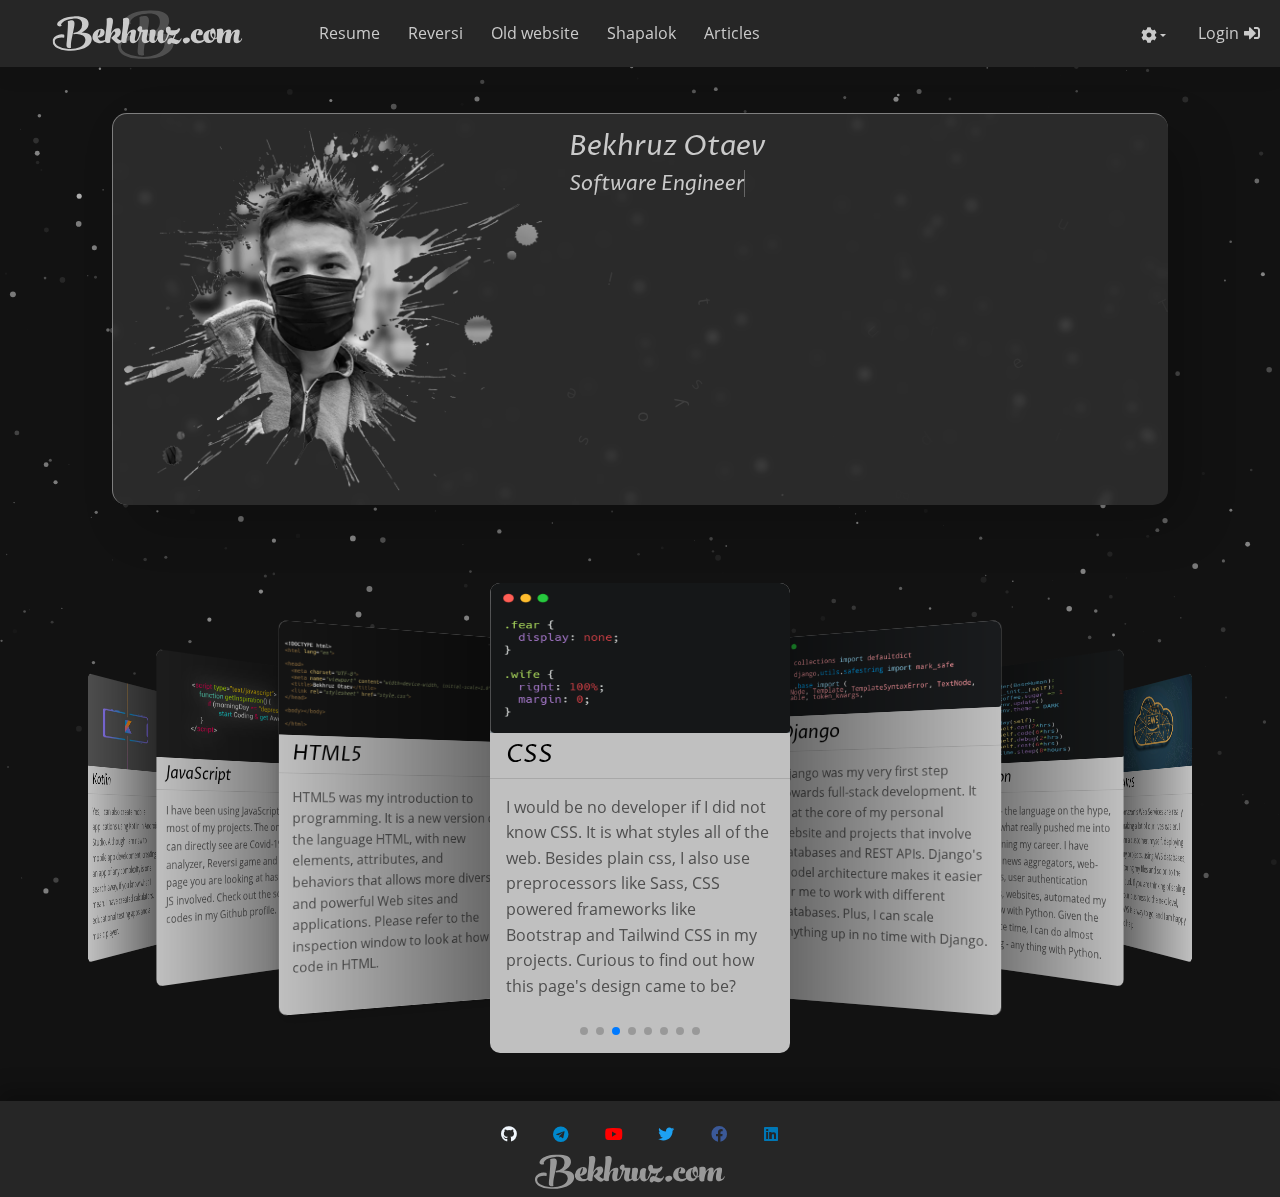
==== commit d5f6073b: "jingle bells" ====
--- a/index.html
+++ b/index.html
@@ -453,6 +453,7 @@
         <div class="swiper-pagination"></div>
       </div>
     </section>
+    <audio src="./jinglebells.mp3" id='jinglebells'></audio>
   </main>
 
 
@@ -461,7 +462,7 @@
 
 
   <!-- Footer -->
-  <footer class="text-center text-lg-start">
+  <footer class="text-center text-lg-start" onload='jingle_bells'>
     <ul class="social-media">
       <li><a href="https://github.com/uzbeki" target="_blank"><i loading="lazy" class="fab fa-fw fa-github"></i></a>
       </li>
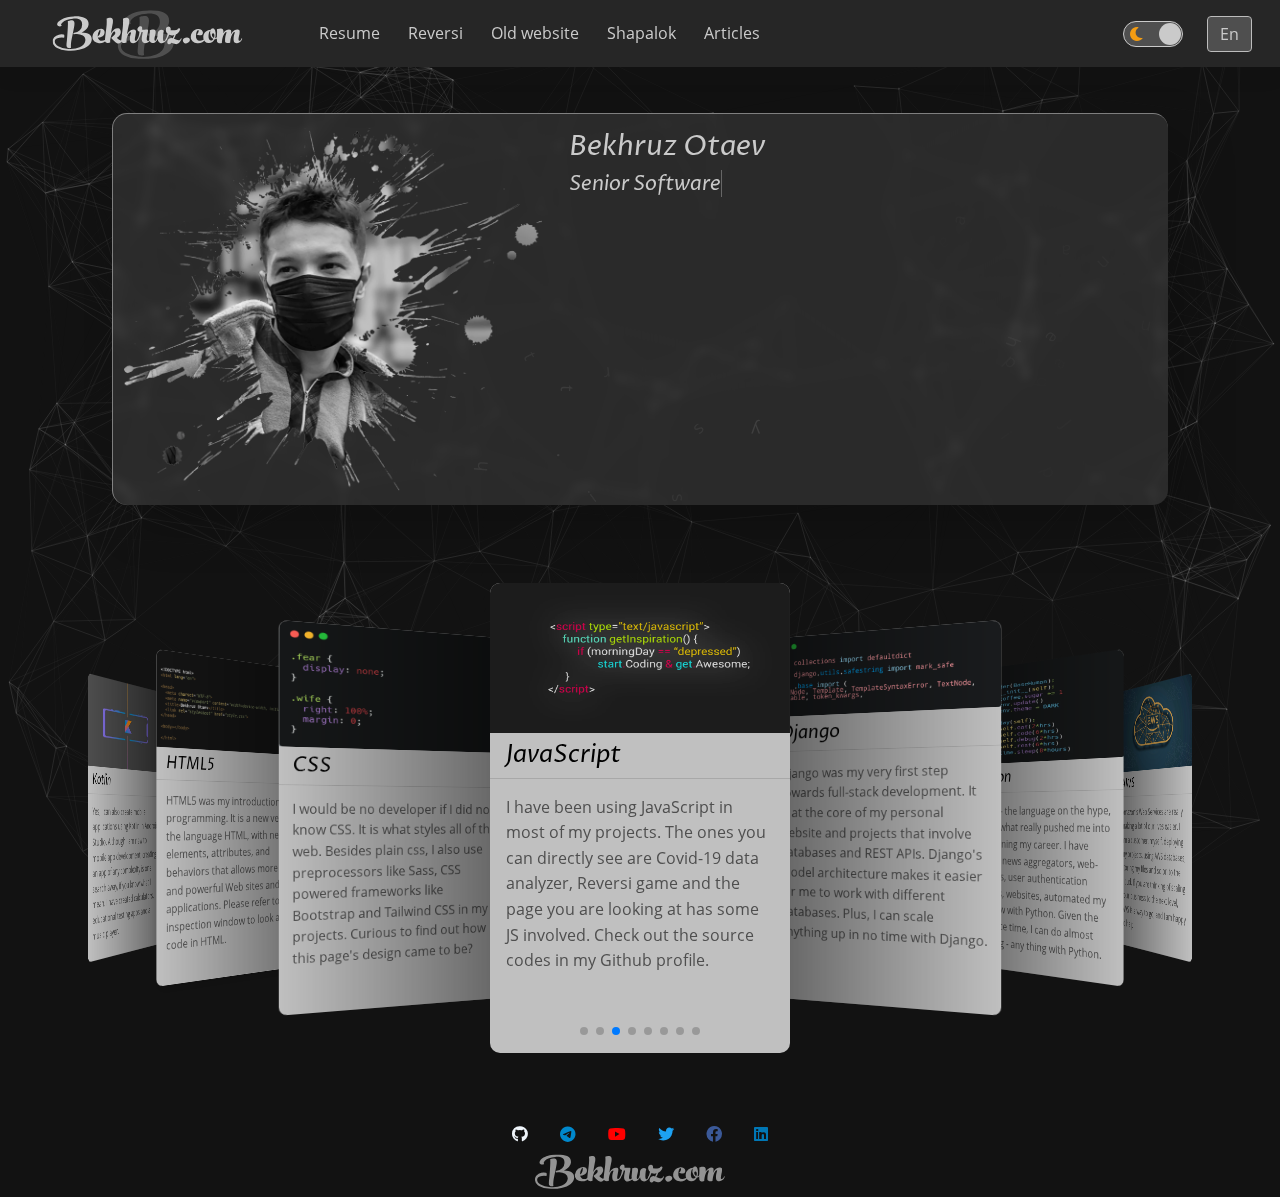
==== commit bb297140: "resume updated" ====
--- a/index.html
+++ b/index.html
@@ -1,539 +1,428 @@
-<!DOCTYPE html>
-<html lang="en">
-
-<head>
-  <meta charset="UTF-8" />
-  <meta name="viewport" content="width=device-width, initial-scale=1, shrink-to-fit=no" />
-  <meta http-equiv="x-ua-compatible" content="ie=edge" />
-  <title>Bekhruz.com</title>
-  <meta name="author" content="Bekhruz Otaev">
-  <meta name="description"
-    content="Hey, I am Bekhruz. Join me in my programming journey. It will be full of new knowledge and wonder.">
-  <meta property="og:url" content="http://bekhruz.com" />
-  <meta property="og:type" content="website" />
-  <meta property="og:author" content="Bekhruz Otaev" />
-  <meta property="og:author-img" content="http://bekhruz.com/img/m2.png" />
-  <meta property="og:title" content="Bekhruz.com" />
-  <meta property="og:description"
-    content="Hey, I am Bekhruz. Join me in my programming journey. It will be full of new knowledge and wonder." />
-  <meta property="og:image" content="http://bekhruz.com/img/m2.png" />
-  <meta name="color-scheme" content="dark light">
-  <link rel="icon" href="bekhruzcom.ico" type="image/x-icon" />
-  <!-- Font Awesome -->
-  <!-- <link rel="stylesheet" href="https://use.fontawesome.com/releases/v5.11.2/css/all.css" /> -->
-  <link rel="stylesheet" href="font_awesome/webfonts/all.min.css" />
-  <!-- MDB -->
-  <link rel="stylesheet" href="css/mdb.min.css" />
-  <link rel="stylesheet" href="compiled/css/style.min.css" />
-
-  <!-- js -->
-  <script type="text/javascript" src="js/mdb.min.js" defer></script>
-  <script src="js/animation.js" defer></script>
-  <script src="js/anim_cust.js" defer></script>
-  <!-- Custom scripts -->
-
-  <script type="text/javascript" src="js/style.js" defer></script>
-  <script src="particles/particles.js/particles.js"></script>
-
-  <!-- Link Swiper's CSS -->
-  <link rel="stylesheet" type="text/css" href="js/swiper/swiper-bundle.min.css">
-  <!-- Global site tag (gtag.js) - Google Analytics -->
-  <script async src="https://www.googletagmanager.com/gtag/js?id=UA-168428583-1"></script>
-  <script>
-    window.dataLayer = window.dataLayer || [];
-    function gtag(){dataLayer.push(arguments);}
-    gtag('js', new Date());
-    gtag('config', 'UA-168428583-1');
-  </script>
-</head>
-
-<body>
-
-  <!-- Navigation start-->
-  <nav class="navbar navbar-expand-lg">
-    <!-- Container wrapper -->
-    <div class="container-fluid">
-      <!-- Navbar brand -->
-      <a class="navbar-brand" href="https://bekhruz.com">
-        <svg loading="lazy" height="68.91px" width="270.92px">
-          <g id="logo">
-            <g id="logo_main">
-              <path
-                d="M6.5,81.4Q1.1,78.6.2,73.6a8,8,0,0,1,2-7.4,13.1,13.1,0,0,1,6.7-3.9,12.7,12.7,0,0,1,6.7-.1,1.6,1.6,0,0,1,1.1,1.4,5.4,5.4,0,0,1-.1,2.2l-.2,1a19.4,19.4,0,0,0-9.5.7c-2.7.9-3.9,2.6-3.8,5S4.8,77,8,78.9a32.5,32.5,0,0,0,12.2,3.7Q31,84,38.5,80.5c5-2.2,7.7-5.3,8.2-9.3a7.6,7.6,0,0,0-3.6-7.5A16,16,0,0,0,33,61.4l-3,.3c-.7-1.4-.4-2.1.9-2.2a12.9,12.9,0,0,0,7.9-3.6,10.1,10.1,0,0,0,3.3-7.7c.1-3.2-.8-5.5-2.9-7s-5.5-2-10.3-1.7c-6.9.5-11.8,2.3-14.8,5.4s-2,3.1-1.3,4.2.1.2.2.3,0,.3-.4.6a5.4,5.4,0,0,1-4.5.1,3.5,3.5,0,0,1-.9-.7c-1.1-1.1-1-2.7.3-4.7s6.7-6,13.6-7.4a57.7,57.7,0,0,1,8.7-1c6.9-.4,12.3.4,16.1,2.2s5.7,4.7,5.5,8.8-3.7,9.1-10.1,11.9c9.9.1,14.8,3.4,14.6,9.7,0,3.5-1.7,6.6-4.9,9.3S43.3,82.8,37.7,84a59.4,59.4,0,0,1-18.6.9A32.5,32.5,0,0,1,6.5,81.4Zm22.2-20-1.5,7.2c-.3,1.4-.6,3-.8,4.6a41.2,41.2,0,0,0-.3,4.8v1.7a7.5,7.5,0,0,0,.2,1.1v.3a5.2,5.2,0,0,1-3.6.3c-1.5-.3-2.4-1-2.6-2a5.7,5.7,0,0,1-.3-1.8c0-.6,0-1.6.1-2.9s.3-2.9.5-4.5.3-4.1.6-7.6.5-7.2.7-11.3a57.4,57.4,0,0,0,0-8.3l.6-.2,1.6-.5,2.1-.5a7.7,7.7,0,0,1,2.1.1,3.8,3.8,0,0,1,1.7.6,5,5,0,0,1,1.4,3.3,24,24,0,0,1-.6,6C30,54.9,29.4,58.1,28.7,61.4Z"
-                transform="translate(0 -27.6)" />
-              <path
-                d="M70,65.2a12.7,12.7,0,0,1-5.5,1.3,6.2,6.2,0,0,0,2.2,3.4,5.2,5.2,0,0,0,3.2,1.3,7.9,7.9,0,0,0,4.5-1.1,5.8,5.8,0,0,0,2.8-3c0-.2.1-.2.4.1a2,2,0,0,1,0,2.1c-.6,1.4-2.1,2.7-4.3,3.8a13.5,13.5,0,0,1-7.2,1.4,11.7,11.7,0,0,1-6.8-2.7,7.6,7.6,0,0,1-2.4-6.6,13.2,13.2,0,0,1,1.6-5.1,10.7,10.7,0,0,1,3.1-3.5,12.7,12.7,0,0,1,3.8-2,11,11,0,0,1,3.8-.7,5.5,5.5,0,0,1,2.8.6,4.3,4.3,0,0,1,2.2,3.4,6.3,6.3,0,0,1-.8,4.4A7.7,7.7,0,0,1,70,65.2Zm-5.7-.4c2.4-1.3,3.7-3.9,4-7.8,0-.9,0-1.4-.3-1.6s-.5,0-1,.6a15.2,15.2,0,0,0-2.6,7.9A2.2,2.2,0,0,0,64.3,64.8Z"
-                transform="translate(0 -27.6)" />
-              <path
-                d="M83.1,61.1a15.2,15.2,0,0,1,3.3-4.7,11.5,11.5,0,0,1,3.9-2.7,7.6,7.6,0,0,1,3.6-.4,3.5,3.5,0,0,1,2.5,1.5,6.9,6.9,0,0,1,1,3.6,7.8,7.8,0,0,1-1.3,4.3,9.7,9.7,0,0,1-3.8,3.7c-.5.2-.3.7.4,1.5a10.9,10.9,0,0,0,3.7,2.6,2.3,2.3,0,0,0,2.4-.7,6.2,6.2,0,0,0,1.7-2.7c0-.2.2-.1.5.2a2,2,0,0,1-.1,2,11.7,11.7,0,0,1-3.6,4.4,5.4,5.4,0,0,1-4.7,1.2,13.1,13.1,0,0,1-4.4-3c-1.7-1.6-2.9-2.9-3.8-3.9s-.6-1.7.2-2.1a14.1,14.1,0,0,0,3.8-3.3A3.6,3.6,0,0,0,89.5,60a5.3,5.3,0,0,0-.5-1.8c-.8-.9-1.8-.4-3.2,1.4s-3.1,6.1-3.6,10.8v3.2a6.2,6.2,0,0,1-4.4.5q-2.7-.6-3-2.4t.9-11.1q1.2-8.7,1.5-12.9a56.5,56.5,0,0,0-.1-8.3l.6-.3,1.4-.5,2-.4a6.7,6.7,0,0,1,2,0,4.4,4.4,0,0,1,1.7.7,5.6,5.6,0,0,1,1.4,3.3,21.4,21.4,0,0,1-.7,6Q83.3,60.1,83.1,61.1Z"
-                transform="translate(0 -27.6)" />
-              <path
-                d="M106.3,61.9a14,14,0,0,1,5.3-5.7,7.7,7.7,0,0,1,5.9-1,2.4,2.4,0,0,1,1.6,2.4,22.6,22.6,0,0,1-.7,5.1l-.2,1.2-.6,3.1a16.5,16.5,0,0,0-.2,2.1,3,3,0,0,0,.2,1.5c.1.3.3.4.6.5s1.4,0,2.2-.9a9.2,9.2,0,0,0,1.7-3.1c0-.2.2-.1.5.2s.3,1.1-.2,2a9,9,0,0,1-3.9,4.1,6.6,6.6,0,0,1-5.3.9q-3.7-1-2.7-9a18.9,18.9,0,0,1,.9-3.4,19.3,19.3,0,0,1,.6-2,1.3,1.3,0,0,0-.2-.8q-.7-.5-2.1.6a11,11,0,0,0-2.5,4,24.5,24.5,0,0,0-1.7,6.6,12.7,12.7,0,0,0,.1,2v1.3a6.5,6.5,0,0,1-4.5.5c-1.8-.4-2.8-1.2-2.9-2.4s.1-5.4.9-11.1,1.3-10.1,1.4-12.9a57.4,57.4,0,0,0,0-8.3l.6-.3,1.4-.5,2-.4a6,6,0,0,1,1.9,0,3.4,3.4,0,0,1,1.7.7,5,5,0,0,1,1.4,3.3,24.9,24.9,0,0,1-.6,6C107.6,54.3,106.7,58.9,106.3,61.9Z"
-                transform="translate(0 -27.6)" />
-              <path
-                d="M124.3,58.3a3.9,3.9,0,0,1-3-2.3,2.7,2.7,0,0,1,.4-3c1-1.7,2.3-2.6,4-2.5s2.4,1.1,2.2,3.3a7.6,7.6,0,0,1-.1,1.4H131l2.5-.3h1.6a1.6,1.6,0,0,1,1.1.4q.6.9-1.2,8.7c-.9,4.4-.8,6.8.5,7.2s1.6,0,2.5-.9a9,9,0,0,0,1.8-3.1c0-.2.2-.2.5.1a2,2,0,0,1,0,2.1,9.5,9.5,0,0,1-4.3,4.1q-3.1,1.6-5.4.9c-2.8-.8-3.9-3.8-3.1-9l1.2-6.7H127a39.5,39.5,0,0,1-4.6,11c-.7,1.2-1.3,1.4-1.7.8a.8.8,0,0,1-.1-.3C122.4,67.5,123.6,63.5,124.3,58.3Z"
-                transform="translate(0 -27.6)" />
-              <path
-                d="M151.9,56.8a5.2,5.2,0,0,1,7,.1,31.7,31.7,0,0,0-1.1,7c-.4,4.6,0,7.1,1.1,7.4a2,2,0,0,0,2.1-.9,12.8,12.8,0,0,0,1.5-3.1c0-.2.2-.2.5,0a1.8,1.8,0,0,1-.1,2.1,9.6,9.6,0,0,1-3.9,4.3,6.6,6.6,0,0,1-5.5.4c-1.9-.6-3-2.4-3.4-5.4a11.1,11.1,0,0,1-3.5,4.4,5.9,5.9,0,0,1-4.3,1.3,4.4,4.4,0,0,1-3.5-2.5,9.9,9.9,0,0,1-.7-6.2c.6-4.8.9-8.1.7-9.7l1.1-.4,2-.5a7.1,7.1,0,0,1,2.5-.1,3.3,3.3,0,0,1,1.9.7c1.2,1.2,1.3,3.8.1,7.9S145,71,146.3,71s1.2-.6,1.9-1.8a16.9,16.9,0,0,0,1.5-4.2,29.3,29.3,0,0,1,.3-4.1A5.9,5.9,0,0,1,151.9,56.8Z"
-                transform="translate(0 -27.6)" />
-              <path
-                d="M169.8,73.9q-2.2,2.5-3.9,2.1c-1.6-.5-2.3-1.7-2.1-3.7a5.4,5.4,0,0,1,2.9-4.6,5.5,5.5,0,0,1,4.9-.2c1-2,1.6-3.3,1.9-4a.8.8,0,0,0,.2-.5,5.8,5.8,0,0,1-1.8.4,10,10,0,0,1-5.4-.9,53.5,53.5,0,0,1-3.7,7.3c-.7,1.1-1.2,1.3-1.6.7a.4.4,0,0,1-.1-.3,35.6,35.6,0,0,0,3.2-9.2,8.8,8.8,0,0,1-2.4-3.7,6.4,6.4,0,0,1,.1-4.1,3.7,3.7,0,0,1,2.2-2.2,3.3,3.3,0,0,1,4.5,3.4,8.8,8.8,0,0,1-.2,1.6,26.8,26.8,0,0,0,9.4-.6,5.1,5.1,0,0,1,2.5-2.1,1.2,1.2,0,0,1,1.6.7c.3.8,0,2.1-1.1,3.9a10.6,10.6,0,0,1-4.8,4.3,2.4,2.4,0,0,0-.3.7,1.7,1.7,0,0,0-.3.7c-.7,1.8-1.5,3.3-2.2,4.7,2.8,1.3,5,2,6.6,2s2.8-1.1,3.4-3q.1-.3.6,0a2.2,2.2,0,0,1-.1,2.1c-2.2,4.8-5,6.9-8.3,6.4A25.2,25.2,0,0,1,169.8,73.9Z"
-                transform="translate(0 -27.6)" />
-              <path
-                d="M193.7,73.7a8.1,8.1,0,0,1-3.8,1.4,3.6,3.6,0,0,1-2.6-1.4,4,4,0,0,1-1.3-3.2,3.7,3.7,0,0,1,1.9-2.9,6.7,6.7,0,0,1,3.9-1.2,4.5,4.5,0,0,1,3.3,1.2,3.7,3.7,0,0,1,1,2.9C196,71.7,195.2,72.7,193.7,73.7Z"
-                transform="translate(0 -27.6)" />
-              <path
-                d="M207.9,59.7a5.9,5.9,0,0,0,.7-3c0-.4-.1-.7-.3-.8a.6.6,0,0,0-.8,0,1.8,1.8,0,0,0-1,.8c-.8,1-1.4,3.3-1.7,6.7a8.1,8.1,0,0,0,1.1,5.5,5.1,5.1,0,0,0,4.2,2.2,8.8,8.8,0,0,0,4.7-1.1,5.6,5.6,0,0,0,2.8-2.9c0-.2.1-.2.4.1a2,2,0,0,1,0,2.1,10,10,0,0,1-4.2,3.9,13.6,13.6,0,0,1-7.3,1.3,10.5,10.5,0,0,1-6.7-2.9,7.8,7.8,0,0,1-2.5-6.8,11.3,11.3,0,0,1,1.9-5.5,10.4,10.4,0,0,1,3.8-3.5,15.6,15.6,0,0,1,4.5-1.4,5.7,5.7,0,0,1,4.1.6,5.5,5.5,0,0,1,2.7,2.7,4.8,4.8,0,0,1,.1,3.7c-.9,1.9-3.1,2.4-6.6,1.4-1.4-.5-2.1-.8-2.1-1A3.5,3.5,0,0,0,207.9,59.7Z"
-                transform="translate(0 -27.6)" />
-              <path
-                d="M217.5,72a7.8,7.8,0,0,1-2.3-6.8c.3-3.3,1.5-5.8,3.8-7.5a10.3,10.3,0,0,1,6.9-2.5,2.7,2.7,0,0,1,2.5-1.8q2.3-.4,3.6,2.7a16.9,16.9,0,0,1,.8,7.8,12.8,12.8,0,0,1-.7,3.4h.2a1.1,1.1,0,0,0,.8-.3l.8-.4.6-.6.5-.6.3-.6.2-.2c.2-.2.4-.2.6.2s.2.8-.1,1.5a4.7,4.7,0,0,1-4,2.6h-.6a9.5,9.5,0,0,1-7.9,5.4A7.5,7.5,0,0,1,217.5,72Zm7.8-15.6-.3.2a5.4,5.4,0,0,0-1.6,2.8,24.1,24.1,0,0,0-.7,4.9,9.7,9.7,0,0,0,.8,4.6,2.9,2.9,0,0,0,2.5,1.7c1.4.1,2.5-.6,3.6-2.2a7.4,7.4,0,0,1-3.7-3.9A11.5,11.5,0,0,1,225.3,56.4ZM230.4,67a8.9,8.9,0,0,0,.7-2.6,5.9,5.9,0,0,0-.4-3.1,1.6,1.6,0,0,0-1.6-1,1.9,1.9,0,0,0-1.4,1.1,3.3,3.3,0,0,0,0,2.4A4.6,4.6,0,0,0,230.4,67Z"
-                transform="translate(0 -27.6)" />
-              <path
-                d="M247.7,61.8c.3-1.2.5-1.9.6-2.2a1.9,1.9,0,0,0-.1-1c-.6-.3-1.4.1-2.3,1.2a18.6,18.6,0,0,0-2.6,5.3,31,31,0,0,0-1.5,7.6v1.4a6.7,6.7,0,0,1-4.3.4q-2.4-.4-2.7-2.4a52.4,52.4,0,0,1-.1-9,39.3,39.3,0,0,0,0-8.4l1.1-.4,2.2-.5a8.6,8.6,0,0,1,2.7-.2,3.4,3.4,0,0,1,2,.7c1.2,1.1,1.6,3.1,1.1,6a11.9,11.9,0,0,1,4.9-4.6,6.1,6.1,0,0,1,5-.5,2.2,2.2,0,0,1,1.4,2.1,18.2,18.2,0,0,1-.5,4.7,13.6,13.6,0,0,1,5.2-6c2.2-1.2,4.1-1.5,5.8-.8s1.6,1.4,1.6,2.9a17.8,17.8,0,0,1-.9,5.8q-1.5,6.8,0,7.2c.7.3,1.4,0,2.2-.9a9.2,9.2,0,0,0,1.7-3.1c0-.2.1-.2.4.1a2,2,0,0,1,0,2.1,9.2,9.2,0,0,1-4,4.1,6.4,6.4,0,0,1-5.2.9q-3.9-1-2.7-9a22.1,22.1,0,0,1,.8-3.5,19.7,19.7,0,0,1,.7-2.2,1.4,1.4,0,0,0-.2-1c-.6-.3-1.3.1-2.2,1.2a18.6,18.6,0,0,0-2.6,5.3,27,27,0,0,0-1.5,7.6q.1.9,0,.9c-1.1.8-2.6.9-4.5.6s-2.8-1.2-2.9-2.5a31.7,31.7,0,0,1,.4-6.4A22.5,22.5,0,0,1,247.7,61.8Z"
-                transform="translate(0 -27.6)" />
-            </g>
-            <g id="initB" class="cls-1">
-              <path
-                d="M102.5,92q-7.8-4.1-9-11.1a11.4,11.4,0,0,1,2.8-10.5,19.2,19.2,0,0,1,9.5-5.7,18.4,18.4,0,0,1,9.6-.1,2.4,2.4,0,0,1,1.6,2,10.6,10.6,0,0,1-.1,3.1l-.3,1.5c-5.3-.7-9.9-.4-13.6.9s-5.6,3.7-5.4,7.2,2.4,6.4,7,9.1A48.9,48.9,0,0,0,122,93.7q15.5,1.8,26.1-3c7.1-3.1,10.9-7.6,11.6-13.2a10.6,10.6,0,0,0-5.2-10.8c-3.9-2.6-8.7-3.6-14.4-3.2a29.6,29.6,0,0,1-4.2.4c-.9-2-.5-3,1.3-3.2a17.8,17.8,0,0,0,11.2-5,15.3,15.3,0,0,0,4.8-11c.1-4.6-1.2-7.9-4.2-10s-7.8-2.8-14.6-2.4c-9.9.6-16.9,3.2-21.2,7.7q-3.3,3.6-1.8,6l.3.5c.2.1-.1.3-.6.7a7.2,7.2,0,0,1-6.4.1l-1.3-1c-1.5-1.5-1.4-3.8.4-6.7,3.2-4.9,9.7-8.4,19.5-10.4a75.2,75.2,0,0,1,12.4-1.5c9.8-.5,17.4.6,22.9,3.1s8.1,6.8,7.8,12.6c-.5,7.3-5.2,12.9-14.4,16.9,14.1.2,21.1,4.8,20.9,13.9-.1,5-2.5,9.4-7.1,13.2s-10.9,6.6-18.9,8.3a87.7,87.7,0,0,1-26.4,1.2A46.8,46.8,0,0,1,102.5,92ZM134,63.5q-1.4,7.2-2.1,10.2c-.4,2.1-.8,4.3-1.1,6.6a54.5,54.5,0,0,0-.5,6.8,17.7,17.7,0,0,0,.1,2.4c.1.8.2,1.3.2,1.6v.4a7.1,7.1,0,0,1-5.1.4c-2.1-.4-3.4-1.3-3.7-2.8a7.5,7.5,0,0,1-.4-2.6,36.9,36.9,0,0,1,.2-4.1c.2-1.9.4-4,.6-6.4s.5-5.9.9-10.8.7-10.3,1-16a66.9,66.9,0,0,0-.1-11.9l1-.4,2.2-.7a17.7,17.7,0,0,1,3-.6,15,15,0,0,1,3,0,5.3,5.3,0,0,1,2.4,1,6.6,6.6,0,0,1,2,4.7,31.7,31.7,0,0,1-.8,8.5C135.9,54.2,135,58.8,134,63.5Z"
-                transform="translate(0 -27.6)" />
-            </g>
-          </g>
-        </svg></a>
-
-      <!-- Toggle button -->
-      <button class="navbar-toggler" type="button" data-mdb-toggle="collapse" data-mdb-target="#collapseMenu"
-        aria-controls="collapseMenu" aria-expanded="false" aria-label="Toggle navigation">
-        <i class="fas fa-bars"></i>
-      </button>
-
-      <!-- Collapsible wrapper -->
-      <div class="collapse navbar-collapse" id="collapseMenu">
-        <!-- Left links -->
-        <ul class="navbar-nav me-auto mb-lg-0">
-          <li class="nav-item">
-            <a class="nav-link" data-lang-item="nav_projects" aria-current="page" href="./resume/index.html">Resume</a>
-          </li>
-          <li class="nav-item">
-            <a class="nav-link" href="reversi/Reversi/reversi.html" data-lang-item="nav_reversi">Reversi</a>
-          </li>
-          <li class="nav-item">
-            <a class="nav-link" href="http://old.bekhruz.com" data-lang-item="old-page">Old website</a>
-          </li>
-          <!-- Navbar dropdown -->
-          <!-- <li class="nav-item dropdown">
-            <a class="nav-link dropdown-toggle" href="#" data-lang-item="nav_covid19" role="button"
-              data-mdb-toggle="dropdown" aria-expanded="false">
-              Covid-19
-            </a> -->
-            <!-- Dropdown menu -->
-            <!-- <ul class="dropdown-menu" aria-labelledby="covid19">
-              <li><a class="dropdown-item" data-lang-item="nav_action1" href="#">Action</a></li>
-              <li><a class="dropdown-item" data-lang-item="nav_action2" href="#">Another action</a></li>
-              <li>
-                <hr class="dropdown-divider" />
-              </li>
-              <li>
-                <a class="dropdown-item" data-lang-item="nav_action3" href="#">Something else here</a>
-              </li>
-            </ul>
-          </li> -->
-          <li class="nav-item">
-            <a class="nav-link" data-lang-item="shapalok" href="https://shapalok.com">Shapalok</a>
-          </li>
-          <li class="nav-item">
-            <a class="nav-link" data-lang-item="nav_blogs" href="article.html">Articles</a>
-          </li>
-        </ul>
-        <!-- Left links -->
-
-
-        <!-- LOGIN STARTS HEREEEEEEEEEE -->
-        <div class="nav-item navbar-nav" id="login-nav">
-
-          <div class="dropdown">
-            <button class="btn dropdown-toggle" type="button" id="settingsDropdown" aria-expanded="false">
-              <i class="fas fa-cog fa-lg"></i>
-            </button>
-            <div class="dropdown-menu-custom" aria-labelledby="settingsDropdown">
-              <div class="dropdown-item language d-flex align-items-center">
-                <label for="language_selector">Language</label>
-                <select class="select form-control" id="language_selector" aria-multiselectable="false">
-                  <option value="en" data-reload>En</option>
-                  <option value="uz" data-reload>Uz</option>
-                  <option value="ja" data-reload>Ja</option>
-                </select>
-
-                <!-- <li class="nav-item dropdown">
-                  <a class="nav-link dropdown-toggle" href="#" id="language_dropdown" role="button"
-                    data-mdb-toggle="dropdown" aria-expanded="false">
-                    <i class="united kingdom flag m-0"></i>
-                  </a>
-                  <ul class="submenu dropdown-menu-dark" aria-labelledby="language_dropdown">
-                    <li>
-                      <a class="dropdown-item" href="#"><i class="united kingdom flag"></i>English
-                        <i class="fa fa-check text-success ms-2"></i></a>
-                    </li>
-                    <li>
-                      <hr class="dropdown-divider" />
-                    </li>
-                    <li>
-                      <a class="dropdown-item" href="#"><i class="poland flag"></i>Polski</a>
-                    </li>
-                    <li>
-                      <a class="dropdown-item" href="#"><i class="china flag"></i>中文</a>
-                    </li>
-                    <li>
-                      <a class="dropdown-item" href="#"><i class="japan flag"></i>日本語</a>
-                    </li>
-                    <li>
-                      <a class="dropdown-item" href="#"><i class="germany flag"></i>Deutsch</a>
-                    </li>
-                    <li>
-                      <a class="dropdown-item" href="#"><i class="france flag"></i>Français</a>
-                    </li>
-                    <li>
-                      <a class="dropdown-item" href="#"><i class="spain flag"></i>Español</a>
-                    </li>
-                    <li>
-                      <a class="dropdown-item" href="#"><i class="russia flag"></i>Русский</a>
-                    </li>
-                    <li>
-                      <a class="dropdown-item" href="#"><i class="portugal flag"></i>Português</a>
-                    </li>
-                  </ul>
-                </li> -->
-              </div>
-              <div class="dropdown-item theme d-flex justify-content-between">
-                <label for="dark_mode_toggle_div">Theme</label>
-                <div class="theme-toggle" id="dark_mode_toggle_div">
-                  <input type="checkbox" name="dark_mode_toggle" id="dark_mode_toggle" checked
-                    aria-label="toggle dark mode">
-                  <label for="dark_mode_toggle" class="label">
-                    <i class="fas fa-moon"></i>
-                    <i class="fas fa-sun"></i>
-                    <div class="ball"></div>
-                  </label>
-                </div>
-              </div>
-              <!-- <li><a class="dropdown-item" href="#">Another action</a></li>
-              <li><a class="dropdown-item" href="#">Something else here</a></li> -->
-            </div>
-          </div>
-
-
-
-          <a class="nav_login nav-link" href="#" role="button" data-lang-item="nav_login" aria-expanded="false"
-            data-mdb-toggle="modal" data-mdb-target="#login-modal"> Login </a>
-          <!-- <span><i class="fas fa-fw fa-sign-in-alt"></i></span>  -->
-        </div>
-      </div>
-      <!-- Collapsible wrapper -->
-    </div>
-    <!-- Container wrapper -->
-  </nav>
-  <!-- Navigation end-->
-  <!-- Button trigger modal -->
-
-  <!-- particles -->
-  <div id="particles-js"></div>
-
-
-  <!-- Modal -->
-  <div class="modal fade" id="login-modal" tabindex="-1" aria-labelledby="login-modal-label" aria-hidden="true">
-    <div class="modal-dialog modal-dialog-centered">
-      <div class="modal-content shadow">
-        <div class="modal-header">
-          <h5 class="modal-title" data-lang-item="login_title" id="login-modal-label">Login with your credentials</h5>
-          <button type="button" class="btn-light" data-mdb-dismiss="modal" aria-label="Close"></button>
-        </div>
-        <div class="modal-body">
-          <form>
-            <!-- username input -->
-            <div class="form-outline mb-4">
-              <input type="username" id="username" class="form-control" autocomplete="username"
-                aria-autocomplete="username" />
-              <label class="form-label" data-lang-item="login_username" for="username">Username</label>
-            </div>
-
-            <!-- Password input -->
-            <div class="form-outline mb-4">
-              <input type="password" id="password" class="form-control" autocomplete="current-password" />
-              <label class="form-label" data-lang-item="login_password" for="password">Password</label>
-            </div>
-
-            <!-- 2 column grid layout for inline styling -->
-            <div class="row mb-4">
-              <div class="col d-flex justify-content-center">
-                <!-- Checkbox -->
-                <div class="form-check">
-                  <input class="form-check-input" type="checkbox" value="" id="rememberme" checked />
-                  <label class="form-check-label" data-lang-item="login_remember_me" for="rememberme"> Remember me
-                  </label>
-                </div>
-              </div>
-              <div class="col">
-                <!-- Simple link -->
-                <a href="#!" data-lang-item="login_forgot_password">Forgot password?</a>
-              </div>
-            </div>
-
-            <!-- Submit button -->
-            <button type="submit" class="btn btn-block mb-4 btn-sign-in" data-lang-item="login_sign_in">Sign in</button>
-
-            <!-- Register buttons -->
-            <div class="text-center">
-              <p data-lang-item="login_not_member">Not a member? </p>
-              <a href="#!" data-lang-item="login_register">Register</a>,
-              <p data-lang-item="login_or_sign_up">or sign up with:</p>
-
-              <button type="button" class="btn btn-floating mx-1 btn-facebook">
-                <i class="fab fa-facebook-f"></i>
-              </button>
-              <button type="button" class="btn btn-floating mx-1  btn-google">
-                <i class="fab google-icon"></i>
-              </button>
-
-              <button type="button" class="btn btn-floating mx-1  btn-twitter">
-                <i class="fab fa-twitter"></i>
-              </button>
-
-              <button type="button" class="btn btn-floating mx-1  btn-github">
-                <i class="fab fa-github"></i>
-              </button>
-            </div>
-          </form>
-        </div>
-      </div>
-    </div>
-  </div>
-  </div>
-
-
-  <!-- Main contents -->
-  <main>
-    <!-- Intro Section -->
-    <section id="intro" class="container">
-      <div class="card intro">
-        <div class="row g-0">
-          <div class="col-md intro-img">
-            <picture>
-              <source srcset="img/m2.webp" type="image/webp">
-              <source srcset="img/m2.png" type="image/png">
-              <!-- <img src="img/creakyOldJPEG.jpg" alt="Alt Text!"> -->
-              <img src="img/m2.png" alt="Bekhruz Otaev" class="img-fluid" />
-            </picture>
-          </div>
-          <div class="col-md-7 card-body-parent">
-            <div class="card-body">
-              <h3 class="card-title">Bekhruz Otaev</h3>
-              <h5>
-                <span class="txt-rotate" data-period="4000"
-                  data-rotate='[ "Software Engineer", "React Developer", "Traveller", "Front-end developer", "Back-end developer", "Language Learner"]'></span>
-                <!-- <i class="fas fa-fw fa-pencil-alt"></i> -->
-              </h5>
-
-              <p class="card-text p1" data-lang-item="intro_p1">Growing up in the outskirts of <a target="_blank"
-                  href="https://en.wikipedia.org/wiki/Bukhara" data-lang-item="intro_p1_bukhara">
-                  Bukhara<i class="fas fa-external-link-alt"></i></a>,
-                I have spent my childhood years with full of curiosity towards science and nature. I used to take apart
-                old electronics and pondered to make sense of how they would work.</p>
-              <p class="card-text p2 remaining" data-lang-item="intro_p2">
-                Then, in my teenage years, I started learning English and with that came my whole new perspective of the
-                world. The more I learned about other cultures, the more I wanted to go out into the world and see it
-                for myself. Here I am, after a few years, working abroad in Japan. The rest is history.
-              </p>
-              <p class="card-text see-more">
-                <small class="text-muted" data-lang-item="intro_see_more">see more</small> <i
-                  class="fas fa-angle-double-down"></i>
-              </p>
-            </div>
-          </div>
-        </div>
-      </div>
-
-    </section>
-
-
-    <!-- Abilities section with swiper.js -->
-    <section id="abilities" class="container">
-      <!-- <header>
-        <h2>Technologies I have worked with</h2>
-      </header> -->
-
-      <!-- Swiper -->
-      <div class="swiper-container" loading="lazy">
-        <div class="swiper-wrapper">
-          <div class="swiper-slide">
-            <picture>
-              <source srcset="img/Javascript.webp" type="image/webp">
-              <source srcset="img/Javascript.png" type="image/png">
-              <img src="img/Javascript.png" alt="" srcset="">
-            </picture>
-            <h4 class="technology-name card-header">JavaScript</h4>
-            <p class="technology-desctiption" data-lang-item="swiper_js">I have been using JavaScript in most of my
-              projects. The ones you can
-              directly see are Covid-19 data analyzer, <a href="reversi/Reversi/reversi.html">Reversi game</a> and the page you are looking at has some JS
-              involved. Check out the source codes in my Github profile.</p>
-          </div>
-          <div class="swiper-slide card shadow">
-            <img src="img/html.png" alt="" srcset="">
-            <h4 class="technology-name card-header">HTML5</h4>
-            <p class="technology-desctiption" data-lang-item="swiper_html5">HTML5 was my introduction to programming. It
-              is a new version of the
-              language HTML, with new elements, attributes, and behaviors that allows more diverse and powerful Web
-              sites and applications. Please refer to the inspection window to look at how I code in HTML.</p>
-          </div>
-          <div class="swiper-slide">
-            <img src="img/css.png" alt="" srcset="">
-            <h4 class="technology-name card-header">CSS</h4>
-            <p class="technology-desctiption" data-lang-item="swiper_css">I would be no developer if I did not know CSS.
-              It is what styles all of
-              the web. Besides plain css, I also use preprocessors like Sass, CSS powered frameworks like Bootstrap and
-              Tailwind CSS in my projects. Curious to find out how this page's design came to be?</p>
-          </div>
-          <div class="swiper-slide">
-            <img src="img/django.png" alt="" srcset="">
-            <h4 class="technology-name card-header">Django</h4>
-            <p class="technology-description" data-lang-item="swiper_django">Django was my very first step towards
-              full-stack development. It is at the
-              core of my personal website and projects that involve databases and REST APIs. Django's model architecture
-              makes it easier for me to work with different databases. Plus, I can scale anything up in no time with
-              Django.</p>
-          </div>
-          <div class="swiper-slide">
-            <picture>
-              <source srcset="img/python.webp" type="image/webp">
-              <source srcset="img/python.png" type="image/png">
-              <img src="img/python.png" alt="" srcset="">
-            </picture>
-            <h4 class="technology-name card-header">Python</h4>
-            <p class="technology-desctiption" data-lang-item="swiper_python">Python - the language on the hype, yet it
-              is what really pushed me into
-              determining my career. I have created news aggregators, web-scrapers, user authentication systems,
-              websites, automated my workflow with Python. Given the adequate time, I can do almost anything - any thing
-              with Python.</p>
-          </div>
-
-          <div class="swiper-slide">
-            <picture>
-              <source srcset="img/aws.webp" type="image/webp">
-              <source srcset="img/aws.jpg" type="image/jpg">
-              <img src="img/aws.jpg" alt="" srcset="">
-            </picture>
-            <h4 class="technology-name card-header">AWS</h4>
-            <p class="technology-desctiption" data-lang-item="swiper_aws">Amazon's Web Services are really making a lot
-              of our lives easier. I am a
-              customer, myself, deploying my projects, using AWS databases, storing my files and so on to the cloud. If
-              you are thinking of scaling your business to the next level, AWS is a way to go, and I am happy to help!
-            </p>
-          </div>
-
-          <div class="swiper-slide">
-            <img src="img/C.png" alt="" srcset="">
-            <h4 class="technology-name card-header">C</h4>
-            <p class="technology-desctiption" data-lang-item="swiper_c">C is the father of programming languages, some
-              say. I first got to work
-              with it in my first job. I created command line games, binary file analyzers and back-end systems with it.
-              It is super fast. In case you're into embedded systems development and you need a hand, let me know.</p>
-          </div>
-          <div class="swiper-slide">
-            <picture>
-              <source srcset="img/kotlin.webp" type="image/webp">
-              <source srcset="img/kotlin.png" type="image/png">
-              <img src="img/kotlin.png" alt="" srcset="">
-            </picture>
-            <h4 class="technology-name card-header">Kotlin</h4>
-            <p class="technology-desctiption" data-lang-item="swiper_kotlin">Yes, I can also create mobile applications
-              using Kotlin in Android Studio.
-              Although I am new to mobile app development, creating an app of any complexity is one search away, if you
-              know what I mean. I have created calculators, educational testing apps and a music player.</p>
-          </div>
-        </div>
-        <!-- Add Pagination -->
-        <div class="swiper-pagination"></div>
-      </div>
-    </section>
-    <audio src="./jinglebells.mp3" id='jinglebells'></audio>
-  </main>
-
-
-
-
-
-
-  <!-- Footer -->
-  <footer class="text-center text-lg-start" onload='jingle_bells'>
-    <ul class="social-media">
-      <li><a href="https://github.com/uzbeki" target="_blank"><i loading="lazy" class="fab fa-fw fa-github"></i></a>
-      </li>
-      <li><a href="https://t.me/BekhruzOtaev" target="_blank"><i loading="lazy" class="fab fa-fw fa-telegram"
-            style="color: #0088cc;" aria-hidden="true"></i></a>
-      </li>
-
-      <li><a href="https://www.youtube.com/channel/UCOIqzK2XBsKguBKvXJOL88w" target="_blank"><i style="color: #ff0000;"
-            loading="lazy" class="fab fa-fw fa-youtube"></i></a></li>
-
-      <li><a href="https://twitter.com/BekhruzOtaev" target="_blank">
-          <i loading="lazy" class="fab fa-fw fa-twitter" style="color: #1da1f2;"></i></a></li>
-      <li><a href="https://www.facebook.com/bekhruzotaev" target="_blank"><i style="color: #3b5998;" loading="lazy"
-            class="fab fa-fw fa-facebook" aria-hidden="true"></i></a></li>
-      <li><a href="https://linkedin.com/in/bekhruzotaev" target="_blank"><i style="color: #0077b5;" loading="lazy"
-            class="fab fa-fw fa-linkedin"></i></a>
-      </li>
-    </ul>
-    <div class="text-center brand-logo">
-      <a class="text-light" href="https://bekhruz.com/">
-        <svg xmlns="http://www.w3.org/2000/svg">
-          <g id="Layer_2" data-name="Layer 2">
-            <g id="logo">
-              <g id="logo_main">
-                <path
-                  d="M6.5,64.6Q1.1,61.8.2,56.8a8,8,0,0,1,2-7.4,13.3,13.3,0,0,1,6.7-4,12.6,12.6,0,0,1,6.7,0,1.5,1.5,0,0,1,1.1,1.4,4.8,4.8,0,0,1-.1,2.1L16.4,50a20.7,20.7,0,0,0-9.5.6c-2.7,1-3.9,2.6-3.8,5.1S4.8,60.2,8,62a32.5,32.5,0,0,0,12.2,3.8Q31,67,38.5,63.7c5-2.2,7.7-5.3,8.2-9.3a7.7,7.7,0,0,0-3.6-7.6A16,16,0,0,0,33,44.6l-3,.3c-.7-1.4-.4-2.2.9-2.3a12.2,12.2,0,0,0,7.9-3.5,10.3,10.3,0,0,0,3.3-7.7c.1-3.2-.8-5.6-2.9-7s-5.5-2-10.3-1.7c-6.9.4-11.8,2.2-14.8,5.4-1.6,1.7-2,3.1-1.3,4.2s.1.2.2.3,0,.3-.4.5a5.1,5.1,0,0,1-4.5.1,2.2,2.2,0,0,1-.9-.7c-1.1-1.1-1-2.6.3-4.7s6.7-5.9,13.6-7.3a57.4,57.4,0,0,1,8.7-1.1c6.9-.3,12.3.5,16.1,2.2s5.7,4.8,5.5,8.9-3.7,9-10.1,11.8c9.9.2,14.8,3.4,14.6,9.8,0,3.5-1.7,6.6-4.9,9.3S43.3,66,37.7,67.2a59.5,59.5,0,0,1-18.6.8A32.5,32.5,0,0,1,6.5,64.6Zm22.2-20-1.5,7.2c-.3,1.4-.6,2.9-.8,4.6a38.3,38.3,0,0,0-.3,4.7v1.8a5.6,5.6,0,0,0,.2,1v.3a5.2,5.2,0,0,1-3.6.3c-1.5-.3-2.4-.9-2.6-1.9a5.7,5.7,0,0,1-.3-1.8c0-.7,0-1.6.1-3s.3-2.8.5-4.4.3-4.2.6-7.6.5-7.2.7-11.3a57.4,57.4,0,0,0,0-8.3l.6-.3,1.6-.5L26,25a7.4,7.4,0,0,1,2.1,0,3.8,3.8,0,0,1,1.7.7A5,5,0,0,1,31.2,29a24.9,24.9,0,0,1-.6,6C30,38,29.4,41.3,28.7,44.6Z"
-                  transform="translate(0 -19.3)" />
-                <path
-                  d="M70,48.4a14.3,14.3,0,0,1-5.5,1.3,6.5,6.5,0,0,0,2.2,3.4,5.9,5.9,0,0,0,3.2,1.3,8,8,0,0,0,4.5-1.2,6,6,0,0,0,2.8-2.9c0-.2.1-.2.4.1s.4,1.1,0,2.1-2.1,2.7-4.3,3.8a13.5,13.5,0,0,1-7.2,1.3A11,11,0,0,1,59.3,55a7.6,7.6,0,0,1-2.4-6.6,12.5,12.5,0,0,1,4.7-8.7,19.8,19.8,0,0,1,3.8-2,14,14,0,0,1,3.8-.7,6.7,6.7,0,0,1,2.8.7A4.1,4.1,0,0,1,74.2,41a6.3,6.3,0,0,1-.8,4.4A8.5,8.5,0,0,1,70,48.4ZM64.3,48c2.4-1.4,3.7-4,4-7.9,0-.8,0-1.4-.3-1.5s-.5,0-1,.5A15.5,15.5,0,0,0,64.4,47,2.8,2.8,0,0,0,64.3,48Z"
-                  transform="translate(0 -19.3)" />
-                <path
-                  d="M83.1,44.2a16.5,16.5,0,0,1,3.3-4.7,11.1,11.1,0,0,1,3.9-2.6,7.7,7.7,0,0,1,3.6-.5,3.8,3.8,0,0,1,2.5,1.5,7.5,7.5,0,0,1,1,3.6,7.4,7.4,0,0,1-1.3,4.3,9,9,0,0,1-3.8,3.7c-.5.3-.3.8.4,1.5a10.2,10.2,0,0,0,3.7,2.7,2.6,2.6,0,0,0,2.4-.7,7.7,7.7,0,0,0,1.7-2.7c0-.2.2-.2.5.1a2.2,2.2,0,0,1-.1,2.1,11.7,11.7,0,0,1-3.6,4.4A5,5,0,0,1,92.6,58a14.2,14.2,0,0,1-4.4-2.9c-1.7-1.6-2.9-2.9-3.8-3.9s-.6-1.7.2-2.1a16.1,16.1,0,0,0,3.8-3.3,3.6,3.6,0,0,0,1.1-2.6,4.8,4.8,0,0,0-.5-1.8c-.8-.9-1.8-.4-3.2,1.4s-3.1,6-3.6,10.7v3.3a6.3,6.3,0,0,1-4.4.4q-2.7-.5-3-2.4t.9-11.1c.8-5.7,1.3-10,1.5-12.8a58.1,58.1,0,0,0-.1-8.4l.6-.2,1.4-.5,2-.5h2a3.3,3.3,0,0,1,1.7.7,5.6,5.6,0,0,1,1.4,3.3,20.8,20.8,0,0,1-.7,5.9Z"
-                  transform="translate(0 -19.3)" />
-                <path
-                  d="M106.3,45.1a14,14,0,0,1,5.3-5.7c2.2-1.3,4.1-1.6,5.9-1a2.4,2.4,0,0,1,1.6,2.4,22.6,22.6,0,0,1-.7,5.1l-.2,1.1-.6,3.2a14.9,14.9,0,0,0-.2,2.1c0,.7,0,1.2.2,1.4a.9.9,0,0,0,.6.6c.7.3,1.4,0,2.2-.9a10.3,10.3,0,0,0,1.7-3.1c0-.2.2-.2.5.1a2.1,2.1,0,0,1-.2,2.1,8.4,8.4,0,0,1-3.9,4,7.1,7.1,0,0,1-5.3,1q-3.7-1.2-2.7-9a18.9,18.9,0,0,1,.9-3.4,13.2,13.2,0,0,1,.6-2,1.8,1.8,0,0,0-.2-.9c-.5-.3-1.2,0-2.1.7a9.5,9.5,0,0,0-2.5,4,24.5,24.5,0,0,0-1.7,6.6,11.5,11.5,0,0,0,.1,1.9v1.4a6.6,6.6,0,0,1-4.5.4c-1.8-.3-2.8-1.1-2.9-2.4s.1-5.3.9-11.1,1.3-10,1.4-12.8a58.8,58.8,0,0,0,0-8.4l.6-.2,1.4-.5,2-.5h1.9a2.7,2.7,0,0,1,1.7.7,5,5,0,0,1,1.4,3.3,24.1,24.1,0,0,1-.6,5.9C107.6,37.4,106.7,42,106.3,45.1Z"
-                  transform="translate(0 -19.3)" />
-                <path
-                  d="M124.3,41.5a3.9,3.9,0,0,1-3-2.3,2.7,2.7,0,0,1,.4-3,4.5,4.5,0,0,1,4-2.6c1.6.1,2.4,1.2,2.2,3.4a8.2,8.2,0,0,1-.1,1.4H131l2.5-.3h1.6a1.6,1.6,0,0,1,1.1.5c.4.6,0,3.5-1.2,8.6s-.8,6.9.5,7.3,1.6-.1,2.5-1a7.8,7.8,0,0,0,1.8-3c0-.2.2-.2.5.1s.4,1.1,0,2.1a9.5,9.5,0,0,1-4.3,4.1q-3.1,1.6-5.4.9c-2.8-.8-3.9-3.8-3.1-9l1.2-6.7H127a39.5,39.5,0,0,1-4.6,11c-.7,1.1-1.3,1.4-1.7.7a.4.4,0,0,1-.1-.3C122.4,50.6,123.6,46.7,124.3,41.5Z"
-                  transform="translate(0 -19.3)" />
-                <path
-                  d="M151.9,39.9a6,6,0,0,1,3.7-1.3,5.5,5.5,0,0,1,3.3,1.4,34,34,0,0,0-1.1,7.1c-.4,4.6,0,7.1,1.1,7.4s1.4-.1,2.1-1a11.2,11.2,0,0,0,1.5-3.1c0-.2.2-.1.5.1s.4,1.1-.1,2.1a8.9,8.9,0,0,1-3.9,4.2,6.6,6.6,0,0,1-5.5.5c-1.9-.6-3-2.4-3.4-5.4a10.7,10.7,0,0,1-3.5,4.3,6,6,0,0,1-4.3,1.4,4.6,4.6,0,0,1-3.5-2.5,10.2,10.2,0,0,1-.7-6.3c.6-4.8.9-8,.7-9.7l1.1-.3a8.3,8.3,0,0,1,2-.5,7.2,7.2,0,0,1,2.5-.2,3.3,3.3,0,0,1,1.9.8c1.2,1.2,1.3,3.8.1,7.9s-1.4,7.4-.1,7.4,1.2-.6,1.9-1.8a20.5,20.5,0,0,0,1.5-4.2,28.3,28.3,0,0,1,.3-4.1A6.1,6.1,0,0,1,151.9,39.9Z"
-                  transform="translate(0 -19.3)" />
-                <path
-                  d="M169.8,57.1q-2.2,2.5-3.9,2.1c-1.6-.5-2.3-1.7-2.1-3.8a5.4,5.4,0,0,1,2.9-4.5,5.5,5.5,0,0,1,4.9-.2c1-2,1.6-3.3,1.9-4.1a.5.5,0,0,0,.2-.4l-1.8.4a10,10,0,0,1-5.4-.9,51.3,51.3,0,0,1-3.7,7.2c-.7,1.2-1.2,1.4-1.6.8a.8.8,0,0,1-.1-.3,37.8,37.8,0,0,0,3.2-9.3,7.9,7.9,0,0,1-2.4-3.6,6.7,6.7,0,0,1,.1-4.2,3.5,3.5,0,0,1,2.2-2.1,3.1,3.1,0,0,1,3.1.2,3.6,3.6,0,0,1,1.4,3.1,7.8,7.8,0,0,1-.2,1.6,26.8,26.8,0,0,0,9.4-.6,5.1,5.1,0,0,1,2.5-2.1,1.3,1.3,0,0,1,1.6.8c.3.7,0,2-1.1,3.9a11.9,11.9,0,0,1-4.8,4.3,1.5,1.5,0,0,0-.3.7,1.3,1.3,0,0,0-.3.7,40,40,0,0,1-2.2,4.6c2.8,1.4,5,2.1,6.6,2s2.8-1,3.4-3c.1-.2.3-.1.6.1a2.2,2.2,0,0,1-.1,2.1c-2.2,4.7-5,6.8-8.3,6.3A20.4,20.4,0,0,1,169.8,57.1Z"
-                  transform="translate(0 -19.3)" />
-                <path
-                  d="M193.7,56.8a7.1,7.1,0,0,1-3.8,1.4,3.5,3.5,0,0,1-2.6-1.3,4.1,4.1,0,0,1-1.3-3.3,3.9,3.9,0,0,1,1.9-2.9,6.7,6.7,0,0,1,3.9-1.2,4.5,4.5,0,0,1,3.3,1.2,3.8,3.8,0,0,1,1,2.9A4.3,4.3,0,0,1,193.7,56.8Z"
-                  transform="translate(0 -19.3)" />
-                <path
-                  d="M207.9,42.9a5.9,5.9,0,0,0,.7-3c0-.4-.1-.7-.3-.8a.8.8,0,0,0-.8-.1,2.4,2.4,0,0,0-1,.8c-.8,1.1-1.4,3.3-1.7,6.8a8.2,8.2,0,0,0,1.1,5.5,5.1,5.1,0,0,0,4.2,2.2,8.8,8.8,0,0,0,4.7-1.1,5.6,5.6,0,0,0,2.8-2.9c0-.2.1-.2.4.1s.4,1.1,0,2.1a9.3,9.3,0,0,1-4.2,3.8,12,12,0,0,1-7.3,1.3,10,10,0,0,1-6.7-2.9,7.7,7.7,0,0,1-2.5-6.8,11.7,11.7,0,0,1,1.9-5.5A10.1,10.1,0,0,1,203,39a19.8,19.8,0,0,1,4.5-1.5,6.9,6.9,0,0,1,4.1.6,5.7,5.7,0,0,1,2.7,2.8,4.5,4.5,0,0,1,.1,3.6q-1.3,3-6.6,1.5c-1.4-.5-2.1-.8-2.1-1A3.5,3.5,0,0,0,207.9,42.9Z"
-                  transform="translate(0 -19.3)" />
-                <path
-                  d="M217.5,55.1a7.6,7.6,0,0,1-2.3-6.7,10.2,10.2,0,0,1,3.8-7.6,10.7,10.7,0,0,1,6.9-2.4,2.7,2.7,0,0,1,2.5-1.8c1.5-.3,2.7.6,3.6,2.6a17.2,17.2,0,0,1,.8,7.8,12.1,12.1,0,0,1-.7,3.4h.2a1.1,1.1,0,0,0,.8-.2l.8-.4.6-.6.5-.6.3-.6.2-.2c.2-.3.4-.2.6.1s.2.9-.1,1.5-2.5,2.7-4,2.7h-.6a9.2,9.2,0,0,1-7.9,5.3A7.2,7.2,0,0,1,217.5,55.1Zm7.8-15.5H225a5.8,5.8,0,0,0-1.6,2.9,24.1,24.1,0,0,0-.7,4.9,10,10,0,0,0,.8,4.6,3.1,3.1,0,0,0,2.5,1.7c1.4.1,2.5-.7,3.6-2.2a7.6,7.6,0,0,1-3.7-4A11.2,11.2,0,0,1,225.3,39.6Zm5.1,10.5a8.2,8.2,0,0,0,.7-2.5,5.6,5.6,0,0,0-.4-3.1,1.5,1.5,0,0,0-1.6-1,1.8,1.8,0,0,0-1.4,1,3.3,3.3,0,0,0,0,2.4A4.4,4.4,0,0,0,230.4,50.1Z"
-                  transform="translate(0 -19.3)" />
-                <path
-                  d="M247.7,44.9a17,17,0,0,1,.6-2.1,1.8,1.8,0,0,0-.1-1c-.6-.3-1.4.1-2.3,1.2a17.8,17.8,0,0,0-2.6,5.2,31.9,31.9,0,0,0-1.5,7.7v1.4a6.7,6.7,0,0,1-4.3.4q-2.4-.5-2.7-2.4a52.6,52.6,0,0,1-.1-9,40.2,40.2,0,0,0,0-8.5l1.1-.3,2.2-.6a13.2,13.2,0,0,1,2.7-.2,3.4,3.4,0,0,1,2,.8c1.2,1,1.6,3,1.1,6a12.2,12.2,0,0,1,4.9-4.7,6,6,0,0,1,5-.4,2,2,0,0,1,1.4,2.1,18.6,18.6,0,0,1-.5,4.7,13.9,13.9,0,0,1,5.2-6.1c2.2-1.2,4.1-1.4,5.8-.7s1.6,1.3,1.6,2.8a17.4,17.4,0,0,1-.9,5.8c-1,4.6-1,7,0,7.3s1.4,0,2.2-.9a10.3,10.3,0,0,0,1.7-3.1c0-.2.1-.2.4.1s.4,1.1,0,2.1a8.6,8.6,0,0,1-4,4,6.9,6.9,0,0,1-5.2,1q-3.9-1.2-2.7-9a23.3,23.3,0,0,1,.8-3.6,11.4,11.4,0,0,1,.7-2.1,1.3,1.3,0,0,0-.2-1c-.6-.3-1.3.1-2.2,1.2a17.8,17.8,0,0,0-2.6,5.2,27.7,27.7,0,0,0-1.5,7.7q.1.9,0,.9a6.4,6.4,0,0,1-4.5.6c-1.8-.4-2.8-1.2-2.9-2.6a30.8,30.8,0,0,1,.4-6.3A23.7,23.7,0,0,1,247.7,44.9Z"
-                  transform="translate(0 -19.3)" />
-              </g>
-            </g>
-          </g>
-        </svg>
-      </a>
-    </div>
-
-  </footer>
-
-
-  <!-- post-scripts -->
-  <script src="js/swiper/swiper-bundle.min.js"></script>
-  <script src="js/lang.js" defer></script>
-
-</body>
-
-</html>+<!DOCTYPE html>
+<html lang="en">
+
+    <head>
+        <meta charset="UTF-8" />
+        <meta name="viewport" content="width=device-width, initial-scale=1, shrink-to-fit=no" />
+        <meta http-equiv="x-ua-compatible" content="ie=edge" />
+        <title>Bekhruz.com</title>
+        <meta name="author" content="Bekhruz Otaev">
+        <meta name="description"
+            content="Hey, I am Bekhruz. Join me in my programming journey. It will be full of new knowledge and wonder.">
+        <meta property="og:url" content="http://bekhruz.com" />
+        <meta property="og:type" content="website" />
+        <meta property="og:author" content="Bekhruz Otaev" />
+        <meta property="og:author-img" content="http://bekhruz.com/img/m2.png" />
+        <meta property="og:title" content="Bekhruz.com" />
+        <meta property="og:description"
+            content="Hey, I am Bekhruz. Join me in my programming journey. It will be full of new knowledge and wonder." />
+        <meta property="og:image" content="http://bekhruz.com/img/m2.png" />
+        <meta name="color-scheme" content="dark light">
+        <link rel="icon" href="bekhruzcom.ico" type="image/x-icon" />
+        <!-- Font Awesome -->
+        <!-- <link rel="stylesheet" href="https://use.fontawesome.com/releases/v5.11.2/css/all.css" /> -->
+        <link rel="stylesheet" href="font_awesome/css/all.min.css" />
+        <link rel="stylesheet" href="font_awesome/css/fontawesome.min.css" />
+        <!-- MDB -->
+        <link rel="stylesheet" href="css/mdb.min.css" />
+        <link rel="stylesheet" href="compiled/css/style.min.css" />
+
+        <!-- js -->
+        <script type="text/javascript" src="js/mdb.min.js" defer></script>
+        <script src="js/animation.js" defer></script>
+        <script src="js/anim_cust.js" defer></script>
+        <!-- Custom scripts -->
+        <script src="js/swiper/swiper-bundle.min.js" defer></script>
+
+        <script type="text/javascript" src="js/style.js" defer></script>
+        <script src="particles/particles.js/particles.js"></script>
+        <!-- post-scripts -->
+        <script src="js/lang.js" defer></script>
+
+        <!-- Link Swiper's CSS -->
+        <link rel="stylesheet" type="text/css" href="js/swiper/swiper-bundle.min.css">
+        <!-- Global site tag (gtag.js) - Google Analytics -->
+        <!-- <script async src="https://www.googletagmanager.com/gtag/js?id=UA-168428583-1"></script>
+    <script>
+      window.dataLayer = window.dataLayer || [];
+
+      function gtag() {
+        dataLayer.push(arguments);
+      }
+      gtag('js', new Date());
+      gtag('config', 'UA-168428583-1');
+    </script> -->
+    </head>
+
+    <body>
+
+        <!-- Navigation start-->
+        <nav class="navbar navbar-expand-lg">
+            <!-- Container wrapper -->
+            <div class="container-fluid">
+                <!-- Navbar brand -->
+                <a class="navbar-brand" href="https://bekhruz.com">
+                    <svg loading="lazy" height="68.91px" width="270.92px">
+                        <g id="logo">
+                            <g id="logo_main">
+                                <path
+                                    d="M6.5,81.4Q1.1,78.6.2,73.6a8,8,0,0,1,2-7.4,13.1,13.1,0,0,1,6.7-3.9,12.7,12.7,0,0,1,6.7-.1,1.6,1.6,0,0,1,1.1,1.4,5.4,5.4,0,0,1-.1,2.2l-.2,1a19.4,19.4,0,0,0-9.5.7c-2.7.9-3.9,2.6-3.8,5S4.8,77,8,78.9a32.5,32.5,0,0,0,12.2,3.7Q31,84,38.5,80.5c5-2.2,7.7-5.3,8.2-9.3a7.6,7.6,0,0,0-3.6-7.5A16,16,0,0,0,33,61.4l-3,.3c-.7-1.4-.4-2.1.9-2.2a12.9,12.9,0,0,0,7.9-3.6,10.1,10.1,0,0,0,3.3-7.7c.1-3.2-.8-5.5-2.9-7s-5.5-2-10.3-1.7c-6.9.5-11.8,2.3-14.8,5.4s-2,3.1-1.3,4.2.1.2.2.3,0,.3-.4.6a5.4,5.4,0,0,1-4.5.1,3.5,3.5,0,0,1-.9-.7c-1.1-1.1-1-2.7.3-4.7s6.7-6,13.6-7.4a57.7,57.7,0,0,1,8.7-1c6.9-.4,12.3.4,16.1,2.2s5.7,4.7,5.5,8.8-3.7,9.1-10.1,11.9c9.9.1,14.8,3.4,14.6,9.7,0,3.5-1.7,6.6-4.9,9.3S43.3,82.8,37.7,84a59.4,59.4,0,0,1-18.6.9A32.5,32.5,0,0,1,6.5,81.4Zm22.2-20-1.5,7.2c-.3,1.4-.6,3-.8,4.6a41.2,41.2,0,0,0-.3,4.8v1.7a7.5,7.5,0,0,0,.2,1.1v.3a5.2,5.2,0,0,1-3.6.3c-1.5-.3-2.4-1-2.6-2a5.7,5.7,0,0,1-.3-1.8c0-.6,0-1.6.1-2.9s.3-2.9.5-4.5.3-4.1.6-7.6.5-7.2.7-11.3a57.4,57.4,0,0,0,0-8.3l.6-.2,1.6-.5,2.1-.5a7.7,7.7,0,0,1,2.1.1,3.8,3.8,0,0,1,1.7.6,5,5,0,0,1,1.4,3.3,24,24,0,0,1-.6,6C30,54.9,29.4,58.1,28.7,61.4Z"
+                                    transform="translate(0 -27.6)" />
+                                <path
+                                    d="M70,65.2a12.7,12.7,0,0,1-5.5,1.3,6.2,6.2,0,0,0,2.2,3.4,5.2,5.2,0,0,0,3.2,1.3,7.9,7.9,0,0,0,4.5-1.1,5.8,5.8,0,0,0,2.8-3c0-.2.1-.2.4.1a2,2,0,0,1,0,2.1c-.6,1.4-2.1,2.7-4.3,3.8a13.5,13.5,0,0,1-7.2,1.4,11.7,11.7,0,0,1-6.8-2.7,7.6,7.6,0,0,1-2.4-6.6,13.2,13.2,0,0,1,1.6-5.1,10.7,10.7,0,0,1,3.1-3.5,12.7,12.7,0,0,1,3.8-2,11,11,0,0,1,3.8-.7,5.5,5.5,0,0,1,2.8.6,4.3,4.3,0,0,1,2.2,3.4,6.3,6.3,0,0,1-.8,4.4A7.7,7.7,0,0,1,70,65.2Zm-5.7-.4c2.4-1.3,3.7-3.9,4-7.8,0-.9,0-1.4-.3-1.6s-.5,0-1,.6a15.2,15.2,0,0,0-2.6,7.9A2.2,2.2,0,0,0,64.3,64.8Z"
+                                    transform="translate(0 -27.6)" />
+                                <path
+                                    d="M83.1,61.1a15.2,15.2,0,0,1,3.3-4.7,11.5,11.5,0,0,1,3.9-2.7,7.6,7.6,0,0,1,3.6-.4,3.5,3.5,0,0,1,2.5,1.5,6.9,6.9,0,0,1,1,3.6,7.8,7.8,0,0,1-1.3,4.3,9.7,9.7,0,0,1-3.8,3.7c-.5.2-.3.7.4,1.5a10.9,10.9,0,0,0,3.7,2.6,2.3,2.3,0,0,0,2.4-.7,6.2,6.2,0,0,0,1.7-2.7c0-.2.2-.1.5.2a2,2,0,0,1-.1,2,11.7,11.7,0,0,1-3.6,4.4,5.4,5.4,0,0,1-4.7,1.2,13.1,13.1,0,0,1-4.4-3c-1.7-1.6-2.9-2.9-3.8-3.9s-.6-1.7.2-2.1a14.1,14.1,0,0,0,3.8-3.3A3.6,3.6,0,0,0,89.5,60a5.3,5.3,0,0,0-.5-1.8c-.8-.9-1.8-.4-3.2,1.4s-3.1,6.1-3.6,10.8v3.2a6.2,6.2,0,0,1-4.4.5q-2.7-.6-3-2.4t.9-11.1q1.2-8.7,1.5-12.9a56.5,56.5,0,0,0-.1-8.3l.6-.3,1.4-.5,2-.4a6.7,6.7,0,0,1,2,0,4.4,4.4,0,0,1,1.7.7,5.6,5.6,0,0,1,1.4,3.3,21.4,21.4,0,0,1-.7,6Q83.3,60.1,83.1,61.1Z"
+                                    transform="translate(0 -27.6)" />
+                                <path
+                                    d="M106.3,61.9a14,14,0,0,1,5.3-5.7,7.7,7.7,0,0,1,5.9-1,2.4,2.4,0,0,1,1.6,2.4,22.6,22.6,0,0,1-.7,5.1l-.2,1.2-.6,3.1a16.5,16.5,0,0,0-.2,2.1,3,3,0,0,0,.2,1.5c.1.3.3.4.6.5s1.4,0,2.2-.9a9.2,9.2,0,0,0,1.7-3.1c0-.2.2-.1.5.2s.3,1.1-.2,2a9,9,0,0,1-3.9,4.1,6.6,6.6,0,0,1-5.3.9q-3.7-1-2.7-9a18.9,18.9,0,0,1,.9-3.4,19.3,19.3,0,0,1,.6-2,1.3,1.3,0,0,0-.2-.8q-.7-.5-2.1.6a11,11,0,0,0-2.5,4,24.5,24.5,0,0,0-1.7,6.6,12.7,12.7,0,0,0,.1,2v1.3a6.5,6.5,0,0,1-4.5.5c-1.8-.4-2.8-1.2-2.9-2.4s.1-5.4.9-11.1,1.3-10.1,1.4-12.9a57.4,57.4,0,0,0,0-8.3l.6-.3,1.4-.5,2-.4a6,6,0,0,1,1.9,0,3.4,3.4,0,0,1,1.7.7,5,5,0,0,1,1.4,3.3,24.9,24.9,0,0,1-.6,6C107.6,54.3,106.7,58.9,106.3,61.9Z"
+                                    transform="translate(0 -27.6)" />
+                                <path
+                                    d="M124.3,58.3a3.9,3.9,0,0,1-3-2.3,2.7,2.7,0,0,1,.4-3c1-1.7,2.3-2.6,4-2.5s2.4,1.1,2.2,3.3a7.6,7.6,0,0,1-.1,1.4H131l2.5-.3h1.6a1.6,1.6,0,0,1,1.1.4q.6.9-1.2,8.7c-.9,4.4-.8,6.8.5,7.2s1.6,0,2.5-.9a9,9,0,0,0,1.8-3.1c0-.2.2-.2.5.1a2,2,0,0,1,0,2.1,9.5,9.5,0,0,1-4.3,4.1q-3.1,1.6-5.4.9c-2.8-.8-3.9-3.8-3.1-9l1.2-6.7H127a39.5,39.5,0,0,1-4.6,11c-.7,1.2-1.3,1.4-1.7.8a.8.8,0,0,1-.1-.3C122.4,67.5,123.6,63.5,124.3,58.3Z"
+                                    transform="translate(0 -27.6)" />
+                                <path
+                                    d="M151.9,56.8a5.2,5.2,0,0,1,7,.1,31.7,31.7,0,0,0-1.1,7c-.4,4.6,0,7.1,1.1,7.4a2,2,0,0,0,2.1-.9,12.8,12.8,0,0,0,1.5-3.1c0-.2.2-.2.5,0a1.8,1.8,0,0,1-.1,2.1,9.6,9.6,0,0,1-3.9,4.3,6.6,6.6,0,0,1-5.5.4c-1.9-.6-3-2.4-3.4-5.4a11.1,11.1,0,0,1-3.5,4.4,5.9,5.9,0,0,1-4.3,1.3,4.4,4.4,0,0,1-3.5-2.5,9.9,9.9,0,0,1-.7-6.2c.6-4.8.9-8.1.7-9.7l1.1-.4,2-.5a7.1,7.1,0,0,1,2.5-.1,3.3,3.3,0,0,1,1.9.7c1.2,1.2,1.3,3.8.1,7.9S145,71,146.3,71s1.2-.6,1.9-1.8a16.9,16.9,0,0,0,1.5-4.2,29.3,29.3,0,0,1,.3-4.1A5.9,5.9,0,0,1,151.9,56.8Z"
+                                    transform="translate(0 -27.6)" />
+                                <path
+                                    d="M169.8,73.9q-2.2,2.5-3.9,2.1c-1.6-.5-2.3-1.7-2.1-3.7a5.4,5.4,0,0,1,2.9-4.6,5.5,5.5,0,0,1,4.9-.2c1-2,1.6-3.3,1.9-4a.8.8,0,0,0,.2-.5,5.8,5.8,0,0,1-1.8.4,10,10,0,0,1-5.4-.9,53.5,53.5,0,0,1-3.7,7.3c-.7,1.1-1.2,1.3-1.6.7a.4.4,0,0,1-.1-.3,35.6,35.6,0,0,0,3.2-9.2,8.8,8.8,0,0,1-2.4-3.7,6.4,6.4,0,0,1,.1-4.1,3.7,3.7,0,0,1,2.2-2.2,3.3,3.3,0,0,1,4.5,3.4,8.8,8.8,0,0,1-.2,1.6,26.8,26.8,0,0,0,9.4-.6,5.1,5.1,0,0,1,2.5-2.1,1.2,1.2,0,0,1,1.6.7c.3.8,0,2.1-1.1,3.9a10.6,10.6,0,0,1-4.8,4.3,2.4,2.4,0,0,0-.3.7,1.7,1.7,0,0,0-.3.7c-.7,1.8-1.5,3.3-2.2,4.7,2.8,1.3,5,2,6.6,2s2.8-1.1,3.4-3q.1-.3.6,0a2.2,2.2,0,0,1-.1,2.1c-2.2,4.8-5,6.9-8.3,6.4A25.2,25.2,0,0,1,169.8,73.9Z"
+                                    transform="translate(0 -27.6)" />
+                                <path
+                                    d="M193.7,73.7a8.1,8.1,0,0,1-3.8,1.4,3.6,3.6,0,0,1-2.6-1.4,4,4,0,0,1-1.3-3.2,3.7,3.7,0,0,1,1.9-2.9,6.7,6.7,0,0,1,3.9-1.2,4.5,4.5,0,0,1,3.3,1.2,3.7,3.7,0,0,1,1,2.9C196,71.7,195.2,72.7,193.7,73.7Z"
+                                    transform="translate(0 -27.6)" />
+                                <path
+                                    d="M207.9,59.7a5.9,5.9,0,0,0,.7-3c0-.4-.1-.7-.3-.8a.6.6,0,0,0-.8,0,1.8,1.8,0,0,0-1,.8c-.8,1-1.4,3.3-1.7,6.7a8.1,8.1,0,0,0,1.1,5.5,5.1,5.1,0,0,0,4.2,2.2,8.8,8.8,0,0,0,4.7-1.1,5.6,5.6,0,0,0,2.8-2.9c0-.2.1-.2.4.1a2,2,0,0,1,0,2.1,10,10,0,0,1-4.2,3.9,13.6,13.6,0,0,1-7.3,1.3,10.5,10.5,0,0,1-6.7-2.9,7.8,7.8,0,0,1-2.5-6.8,11.3,11.3,0,0,1,1.9-5.5,10.4,10.4,0,0,1,3.8-3.5,15.6,15.6,0,0,1,4.5-1.4,5.7,5.7,0,0,1,4.1.6,5.5,5.5,0,0,1,2.7,2.7,4.8,4.8,0,0,1,.1,3.7c-.9,1.9-3.1,2.4-6.6,1.4-1.4-.5-2.1-.8-2.1-1A3.5,3.5,0,0,0,207.9,59.7Z"
+                                    transform="translate(0 -27.6)" />
+                                <path
+                                    d="M217.5,72a7.8,7.8,0,0,1-2.3-6.8c.3-3.3,1.5-5.8,3.8-7.5a10.3,10.3,0,0,1,6.9-2.5,2.7,2.7,0,0,1,2.5-1.8q2.3-.4,3.6,2.7a16.9,16.9,0,0,1,.8,7.8,12.8,12.8,0,0,1-.7,3.4h.2a1.1,1.1,0,0,0,.8-.3l.8-.4.6-.6.5-.6.3-.6.2-.2c.2-.2.4-.2.6.2s.2.8-.1,1.5a4.7,4.7,0,0,1-4,2.6h-.6a9.5,9.5,0,0,1-7.9,5.4A7.5,7.5,0,0,1,217.5,72Zm7.8-15.6-.3.2a5.4,5.4,0,0,0-1.6,2.8,24.1,24.1,0,0,0-.7,4.9,9.7,9.7,0,0,0,.8,4.6,2.9,2.9,0,0,0,2.5,1.7c1.4.1,2.5-.6,3.6-2.2a7.4,7.4,0,0,1-3.7-3.9A11.5,11.5,0,0,1,225.3,56.4ZM230.4,67a8.9,8.9,0,0,0,.7-2.6,5.9,5.9,0,0,0-.4-3.1,1.6,1.6,0,0,0-1.6-1,1.9,1.9,0,0,0-1.4,1.1,3.3,3.3,0,0,0,0,2.4A4.6,4.6,0,0,0,230.4,67Z"
+                                    transform="translate(0 -27.6)" />
+                                <path
+                                    d="M247.7,61.8c.3-1.2.5-1.9.6-2.2a1.9,1.9,0,0,0-.1-1c-.6-.3-1.4.1-2.3,1.2a18.6,18.6,0,0,0-2.6,5.3,31,31,0,0,0-1.5,7.6v1.4a6.7,6.7,0,0,1-4.3.4q-2.4-.4-2.7-2.4a52.4,52.4,0,0,1-.1-9,39.3,39.3,0,0,0,0-8.4l1.1-.4,2.2-.5a8.6,8.6,0,0,1,2.7-.2,3.4,3.4,0,0,1,2,.7c1.2,1.1,1.6,3.1,1.1,6a11.9,11.9,0,0,1,4.9-4.6,6.1,6.1,0,0,1,5-.5,2.2,2.2,0,0,1,1.4,2.1,18.2,18.2,0,0,1-.5,4.7,13.6,13.6,0,0,1,5.2-6c2.2-1.2,4.1-1.5,5.8-.8s1.6,1.4,1.6,2.9a17.8,17.8,0,0,1-.9,5.8q-1.5,6.8,0,7.2c.7.3,1.4,0,2.2-.9a9.2,9.2,0,0,0,1.7-3.1c0-.2.1-.2.4.1a2,2,0,0,1,0,2.1,9.2,9.2,0,0,1-4,4.1,6.4,6.4,0,0,1-5.2.9q-3.9-1-2.7-9a22.1,22.1,0,0,1,.8-3.5,19.7,19.7,0,0,1,.7-2.2,1.4,1.4,0,0,0-.2-1c-.6-.3-1.3.1-2.2,1.2a18.6,18.6,0,0,0-2.6,5.3,27,27,0,0,0-1.5,7.6q.1.9,0,.9c-1.1.8-2.6.9-4.5.6s-2.8-1.2-2.9-2.5a31.7,31.7,0,0,1,.4-6.4A22.5,22.5,0,0,1,247.7,61.8Z"
+                                    transform="translate(0 -27.6)" />
+                            </g>
+                            <g id="initB" class="cls-1">
+                                <path
+                                    d="M102.5,92q-7.8-4.1-9-11.1a11.4,11.4,0,0,1,2.8-10.5,19.2,19.2,0,0,1,9.5-5.7,18.4,18.4,0,0,1,9.6-.1,2.4,2.4,0,0,1,1.6,2,10.6,10.6,0,0,1-.1,3.1l-.3,1.5c-5.3-.7-9.9-.4-13.6.9s-5.6,3.7-5.4,7.2,2.4,6.4,7,9.1A48.9,48.9,0,0,0,122,93.7q15.5,1.8,26.1-3c7.1-3.1,10.9-7.6,11.6-13.2a10.6,10.6,0,0,0-5.2-10.8c-3.9-2.6-8.7-3.6-14.4-3.2a29.6,29.6,0,0,1-4.2.4c-.9-2-.5-3,1.3-3.2a17.8,17.8,0,0,0,11.2-5,15.3,15.3,0,0,0,4.8-11c.1-4.6-1.2-7.9-4.2-10s-7.8-2.8-14.6-2.4c-9.9.6-16.9,3.2-21.2,7.7q-3.3,3.6-1.8,6l.3.5c.2.1-.1.3-.6.7a7.2,7.2,0,0,1-6.4.1l-1.3-1c-1.5-1.5-1.4-3.8.4-6.7,3.2-4.9,9.7-8.4,19.5-10.4a75.2,75.2,0,0,1,12.4-1.5c9.8-.5,17.4.6,22.9,3.1s8.1,6.8,7.8,12.6c-.5,7.3-5.2,12.9-14.4,16.9,14.1.2,21.1,4.8,20.9,13.9-.1,5-2.5,9.4-7.1,13.2s-10.9,6.6-18.9,8.3a87.7,87.7,0,0,1-26.4,1.2A46.8,46.8,0,0,1,102.5,92ZM134,63.5q-1.4,7.2-2.1,10.2c-.4,2.1-.8,4.3-1.1,6.6a54.5,54.5,0,0,0-.5,6.8,17.7,17.7,0,0,0,.1,2.4c.1.8.2,1.3.2,1.6v.4a7.1,7.1,0,0,1-5.1.4c-2.1-.4-3.4-1.3-3.7-2.8a7.5,7.5,0,0,1-.4-2.6,36.9,36.9,0,0,1,.2-4.1c.2-1.9.4-4,.6-6.4s.5-5.9.9-10.8.7-10.3,1-16a66.9,66.9,0,0,0-.1-11.9l1-.4,2.2-.7a17.7,17.7,0,0,1,3-.6,15,15,0,0,1,3,0,5.3,5.3,0,0,1,2.4,1,6.6,6.6,0,0,1,2,4.7,31.7,31.7,0,0,1-.8,8.5C135.9,54.2,135,58.8,134,63.5Z"
+                                    transform="translate(0 -27.6)" />
+                            </g>
+                        </g>
+                    </svg>
+                </a>
+
+                <!-- Toggle button -->
+                <button class="navbar-toggler" type="button" data-mdb-toggle="collapse" data-mdb-target="#collapseMenu"
+                    aria-controls="collapseMenu" aria-expanded="false" aria-label="Toggle navigation">
+                    <i class="fas fa-bars"></i>
+                </button>
+
+                <!-- Collapsible wrapper -->
+                <div class="collapse navbar-collapse" id="collapseMenu">
+                    <!-- Left links -->
+                    <ul class="navbar-nav me-auto mb-lg-0">
+                        <li class="nav-item">
+                            <a class="nav-link" data-lang-item="nav_projects" aria-current="page"
+                                href="/resume">Resume</a>
+                        </li>
+                        <li class="nav-item">
+                            <a class="nav-link" href="/reversi" data-lang-item="nav_reversi">Reversi</a>
+                        </li>
+                        <li class="nav-item">
+                            <a class="nav-link" href="http://old.bekhruz.com" data-lang-item="old-page">Old website</a>
+                        </li>
+                        <li class="nav-item">
+                            <a class="nav-link" data-lang-item="shapalok" target='_blank'
+                                href="https://shapalok.com">Shapalok</a>
+                        </li>
+                        <li class="nav-item">
+                            <a class="nav-link" data-lang-item="nav_blogs" href="article.html">Articles</a>
+                        </li>
+                    </ul>
+                    <!-- Left links -->
+
+
+                    <!-- LOGIN STARTS HEREEEEEEEEEE -->
+                    <div class="nav-item navbar-nav d-flex flex-row align-items-center gap-4 mx-3" id="settings-nav">
+                        <div class="theme d-flex theme-toggle" title='Theme'>
+                            <!-- <label for="dark_mode_toggle_div">Theme</label> -->
+                            <!-- <div class="theme-toggle" id="dark_mode_toggle_div"> -->
+                            <input type="checkbox" name="dark_mode_toggle" id="dark_mode_toggle" checked
+                                aria-label="toggle dark mode">
+                            <label for="dark_mode_toggle" class="label">
+                                <i class="fas fa-moon"></i>
+                                <i class="fas fa-sun"></i>
+                                <div class="ball"></div>
+                            </label>
+                            <!-- </div> -->
+                        </div>
+                        <div class="language d-flex align-items-center" title='Language'>
+                            <!-- <label for="language_selector">Language</label> -->
+                            <select class="select form-control" id="language_selector" aria-multiselectable="false">
+                                <option value="en" data-reload>En</option>
+                                <option value="uz" data-reload>Uz</option>
+                                <option value="ja" data-reload>Ja</option>
+                            </select>
+                        </div>
+                        <!-- <li><a class="dropdown-item" href="#">Another action</a></li>
+              <li><a class="dropdown-item" href="#">Something else here</a></li> -->
+                    </div>
+                </div>
+            </div>
+            </div>
+            <!-- Collapsible wrapper -->
+            </div>
+            <!-- Container wrapper -->
+        </nav>
+        <!-- Navigation end-->
+        <!-- Button trigger modal -->
+
+        <!-- particles -->
+        <div id="particles-js"></div>
+
+
+        <!-- Main contents -->
+        <main>
+            <!-- Intro Section -->
+            <section id="intro" class="container">
+                <div class="card intro">
+                    <div class="row g-0">
+                        <div class="col-md intro-img">
+                            <picture>
+                                <source srcset="img/m2.webp" type="image/webp">
+                                <source srcset="img/m2.png" type="image/png">
+                                <!-- <img src="img/creakyOldJPEG.jpg" alt="Alt Text!"> -->
+                                <img src="img/m2.png" alt="Bekhruz Otaev" class="img-fluid" />
+                            </picture>
+                        </div>
+                        <div class="col-md-7 card-body-parent">
+                            <div class="card-body">
+                                <h3 class="card-title">Bekhruz Otaev</h3>
+                                <h5>
+                                    <span class="txt-rotate" data-period="4000"
+                                        data-rotate='[ "Senior Software Engineer", "ReactJS Developer", "Traveller", "Frontend developer", "Backend developer", "Language Learner"]'></span>
+                                    <!-- <i class="fas fa-fw fa-pencil-alt"></i> -->
+                                </h5>
+
+                                <p class="card-text p1" data-lang-item="intro_p1">Growing up in the outskirts of <a
+                                        target="_blank" href="https://en.wikipedia.org/wiki/Bukhara"
+                                        data-lang-item="intro_p1_bukhara">
+                                        Bukhara<i class="fas fa-external-link-alt"></i></a>,
+                                    I have spent my childhood years with full of curiosity towards science and nature. I
+                                    used to take
+                                    apart
+                                    old electronics and pondered to make sense of how they would work.</p>
+                                <p class="card-text p2 remaining" data-lang-item="intro_p2">
+                                    Then, in my teenage years, I started learning English and with that came my whole
+                                    new perspective of
+                                    the
+                                    world. The more I learned about other cultures, the more I wanted to go out into the
+                                    world and see it
+                                    for myself. Here I am, after a few years, working abroad in Japan. The rest is
+                                    history.
+                                </p>
+                                <p class="card-text see-more">
+                                    <small class="text-muted" data-lang-item="intro_see_more">see more</small> <i
+                                        class="fas fa-angle-double-down"></i>
+                                </p>
+                            </div>
+                        </div>
+                    </div>
+                </div>
+
+            </section>
+
+
+            <!-- Abilities section with swiper.js -->
+            <section id="abilities" class="container">
+                <!-- Swiper -->
+                <div class="swiper-container" loading="lazy">
+                    <div class="swiper-wrapper">
+                        <div class="swiper-slide card shadow">
+                            <img src="img/html.png" alt="" srcset="">
+                            <h4 class="technology-name card-header">HTML5</h4>
+                            <p class="technology-desctiption" data-lang-item="swiper_html5">
+                                HTML5 was my introduction to programming. It is a new version of the language HTML, with
+                                new elements, attributes, and behaviors that allows more diverse and powerful Web sites
+                                and applications. Please refer to the inspection window to look at how I code in HTML.
+                            </p>
+                        </div>
+                        <div class="swiper-slide">
+                            <img src="img/css.png" alt="" srcset="">
+                            <h4 class="technology-name card-header">CSS</h4>
+                            <p class="technology-desctiption" data-lang-item="swiper_css">
+                                I would be no developer if I did not know CSS. It is what styles all of the web. Besides
+                                plain css, I also use preprocessors like Sass, CSS powered frameworks like Bootstrap and
+                                Tailwind CSS in my projects. Curious to find out how this page's design came to be?
+                            </p>
+                        </div>
+                        <div class="swiper-slide">
+                            <picture>
+                                <source srcset="img/Javascript.webp" type="image/webp">
+                                <source srcset="img/Javascript.png" type="image/png">
+                                <img src="img/Javascript.png" alt="" srcset="">
+                            </picture>
+                            <h4 class="technology-name card-header">JavaScript</h4>
+                            <p class="technology-desctiption" data-lang-item="swiper_js">
+                                I have been using JavaScript in most of my projects. The ones you can directly see are
+                                Covid-19 data analyzer,
+                                <a href="reversi/Reversi/reversi.html">Reversi game</a> and the page you are looking at
+                                has some JS involved. Check out the source codes in my Github profile.
+                            </p>
+                        </div>
+                        <div class="swiper-slide">
+                            <img src="img/django.png" alt="" srcset="">
+                            <h4 class="technology-name card-header">Django</h4>
+                            <p class="technology-description" data-lang-item="swiper_django">
+                                Django was my very first step towards full-stack development. It is at the core of my
+                                personal website and projects that involve databases and REST APIs. Django's model
+                                architecture makes it easier for me to work with different databases. Plus, I can scale
+                                anything up in no time with Django.
+                            </p>
+                        </div>
+                        <div class="swiper-slide">
+                            <picture>
+                                <source srcset="img/python.webp" type="image/webp">
+                                <source srcset="img/python.png" type="image/png">
+                                <img src="img/python.png" alt="" srcset="">
+                            </picture>
+                            <h4 class="technology-name card-header">Python</h4>
+                            <p class="technology-desctiption" data-lang-item="swiper_python">
+                                Python - the language on the hype, yet it is what really pushed me into determining my
+                                career. I have created news aggregators, web-scrapers, user authentication systems,
+                                websites, automated my workflow with Python. Given the adequate time, I can do almost
+                                anything - any thing with Python.
+                            </p>
+                        </div>
+
+                        <div class="swiper-slide">
+                            <picture>
+                                <source srcset="img/aws.webp" type="image/webp">
+                                <source srcset="img/aws.jpg" type="image/jpg">
+                                <img src="img/aws.jpg" alt="" srcset="">
+                            </picture>
+                            <h4 class="technology-name card-header">AWS</h4>
+                            <p class="technology-desctiption" data-lang-item="swiper_aws">
+                                Amazon's Web Services are really making a lot of our lives easier. I am a customer,
+                                myself, deploying my projects, using AWS databases, storing my files and so on to the
+                                cloud. If you are thinking of scaling your business to the next level, AWS is a way to
+                                go, and I am happy to help!
+                            </p>
+                        </div>
+
+                        <div class="swiper-slide">
+                            <img src="img/C.png" alt="" srcset="">
+                            <h4 class="technology-name card-header">C</h4>
+                            <p class="technology-desctiption" data-lang-item="swiper_c">
+                                C is the father of programming languages, some say. I first got to work with it in my
+                                first job. I created command line games, binary file analyzers and back-end systems with
+                                it. It is super fast. In case you're into embedded systems development and you need a
+                                hand, let me know.
+                            </p>
+                        </div>
+                        <div class="swiper-slide">
+                            <picture>
+                                <source srcset="img/kotlin.webp" type="image/webp">
+                                <source srcset="img/kotlin.png" type="image/png">
+                                <img src="img/kotlin.png" alt="" srcset="">
+                            </picture>
+                            <h4 class="technology-name card-header">Kotlin</h4>
+                            <p class="technology-desctiption" data-lang-item="swiper_kotlin">
+                                Yes, I can also create mobile applications using Kotlin in Android Studio. Although I am
+                                new to mobile app development, creating an app of any complexity is one search away, if
+                                you know what I mean. I have created calculators, educational testing apps and a music
+                                player.
+                            </p>
+                        </div>
+                    </div>
+                    <!-- Add Pagination -->
+                    <div class="swiper-pagination"></div>
+                </div>
+            </section>
+        </main>
+
+
+
+        <!-- Footer -->
+        <footer class="text-center text-lg-start">
+            <ul class="social-media">
+                <li title='Github'>
+                    <a href="https://github.com/uzbeki" target="_blank">
+                        <i class="fa-brands fa-github"></i>
+                    </a>
+                </li>
+                <li title='Telegram'>
+                    <a href="https://t.me/BekhruzOtaev" target="_blank">
+                        <i loading="lazy" class="fa-brands fa-telegram" style="color: #0088cc;" aria-hidden="true"></i>
+                    </a>
+                </li>
+
+                <li title='Youtube'>
+                    <a href="https://www.youtube.com/channel/UCOIqzK2XBsKguBKvXJOL88w" target="_blank">
+                        <i style="color: #ff0000;" loading="lazy" class="fa-brands fa-youtube"></i>
+                    </a>
+                </li>
+
+                <li title='Twitter'>
+                    <a href="https://twitter.com/BekhruzOtaev" target="_blank">
+                        <i loading="lazy" class="fa-brands fa-twitter" style="color: #1da1f2;"></i>
+                    </a>
+                </li>
+                <li title='Facebook'>
+                    <a href="https://www.facebook.com/bekhruzotaev" target="_blank">
+                        <i style="color: #3b5998;" loading="lazy" class="fa-brands fa-facebook" aria-hidden="true"></i>
+                    </a>
+                </li>
+                <li title='Linkedin'>
+                    <a href="https://linkedin.com/in/bekhruzotaev" target="_blank">
+                        <i style="color: #0077b5;" loading="lazy" class="fa-brands fa-linkedin"></i>
+                    </a>
+                </li>
+            </ul>
+            <div class="text-center brand-logo">
+                <a class="text-light" href="https://bekhruz.com/">
+                    <svg xmlns="http://www.w3.org/2000/svg">
+                        <g id="Layer_2" data-name="Layer 2">
+                            <g id="logo">
+                                <g id="logo_main">
+                                    <path
+                                        d="M6.5,64.6Q1.1,61.8.2,56.8a8,8,0,0,1,2-7.4,13.3,13.3,0,0,1,6.7-4,12.6,12.6,0,0,1,6.7,0,1.5,1.5,0,0,1,1.1,1.4,4.8,4.8,0,0,1-.1,2.1L16.4,50a20.7,20.7,0,0,0-9.5.6c-2.7,1-3.9,2.6-3.8,5.1S4.8,60.2,8,62a32.5,32.5,0,0,0,12.2,3.8Q31,67,38.5,63.7c5-2.2,7.7-5.3,8.2-9.3a7.7,7.7,0,0,0-3.6-7.6A16,16,0,0,0,33,44.6l-3,.3c-.7-1.4-.4-2.2.9-2.3a12.2,12.2,0,0,0,7.9-3.5,10.3,10.3,0,0,0,3.3-7.7c.1-3.2-.8-5.6-2.9-7s-5.5-2-10.3-1.7c-6.9.4-11.8,2.2-14.8,5.4-1.6,1.7-2,3.1-1.3,4.2s.1.2.2.3,0,.3-.4.5a5.1,5.1,0,0,1-4.5.1,2.2,2.2,0,0,1-.9-.7c-1.1-1.1-1-2.6.3-4.7s6.7-5.9,13.6-7.3a57.4,57.4,0,0,1,8.7-1.1c6.9-.3,12.3.5,16.1,2.2s5.7,4.8,5.5,8.9-3.7,9-10.1,11.8c9.9.2,14.8,3.4,14.6,9.8,0,3.5-1.7,6.6-4.9,9.3S43.3,66,37.7,67.2a59.5,59.5,0,0,1-18.6.8A32.5,32.5,0,0,1,6.5,64.6Zm22.2-20-1.5,7.2c-.3,1.4-.6,2.9-.8,4.6a38.3,38.3,0,0,0-.3,4.7v1.8a5.6,5.6,0,0,0,.2,1v.3a5.2,5.2,0,0,1-3.6.3c-1.5-.3-2.4-.9-2.6-1.9a5.7,5.7,0,0,1-.3-1.8c0-.7,0-1.6.1-3s.3-2.8.5-4.4.3-4.2.6-7.6.5-7.2.7-11.3a57.4,57.4,0,0,0,0-8.3l.6-.3,1.6-.5L26,25a7.4,7.4,0,0,1,2.1,0,3.8,3.8,0,0,1,1.7.7A5,5,0,0,1,31.2,29a24.9,24.9,0,0,1-.6,6C30,38,29.4,41.3,28.7,44.6Z"
+                                        transform="translate(0 -19.3)" />
+                                    <path
+                                        d="M70,48.4a14.3,14.3,0,0,1-5.5,1.3,6.5,6.5,0,0,0,2.2,3.4,5.9,5.9,0,0,0,3.2,1.3,8,8,0,0,0,4.5-1.2,6,6,0,0,0,2.8-2.9c0-.2.1-.2.4.1s.4,1.1,0,2.1-2.1,2.7-4.3,3.8a13.5,13.5,0,0,1-7.2,1.3A11,11,0,0,1,59.3,55a7.6,7.6,0,0,1-2.4-6.6,12.5,12.5,0,0,1,4.7-8.7,19.8,19.8,0,0,1,3.8-2,14,14,0,0,1,3.8-.7,6.7,6.7,0,0,1,2.8.7A4.1,4.1,0,0,1,74.2,41a6.3,6.3,0,0,1-.8,4.4A8.5,8.5,0,0,1,70,48.4ZM64.3,48c2.4-1.4,3.7-4,4-7.9,0-.8,0-1.4-.3-1.5s-.5,0-1,.5A15.5,15.5,0,0,0,64.4,47,2.8,2.8,0,0,0,64.3,48Z"
+                                        transform="translate(0 -19.3)" />
+                                    <path
+                                        d="M83.1,44.2a16.5,16.5,0,0,1,3.3-4.7,11.1,11.1,0,0,1,3.9-2.6,7.7,7.7,0,0,1,3.6-.5,3.8,3.8,0,0,1,2.5,1.5,7.5,7.5,0,0,1,1,3.6,7.4,7.4,0,0,1-1.3,4.3,9,9,0,0,1-3.8,3.7c-.5.3-.3.8.4,1.5a10.2,10.2,0,0,0,3.7,2.7,2.6,2.6,0,0,0,2.4-.7,7.7,7.7,0,0,0,1.7-2.7c0-.2.2-.2.5.1a2.2,2.2,0,0,1-.1,2.1,11.7,11.7,0,0,1-3.6,4.4A5,5,0,0,1,92.6,58a14.2,14.2,0,0,1-4.4-2.9c-1.7-1.6-2.9-2.9-3.8-3.9s-.6-1.7.2-2.1a16.1,16.1,0,0,0,3.8-3.3,3.6,3.6,0,0,0,1.1-2.6,4.8,4.8,0,0,0-.5-1.8c-.8-.9-1.8-.4-3.2,1.4s-3.1,6-3.6,10.7v3.3a6.3,6.3,0,0,1-4.4.4q-2.7-.5-3-2.4t.9-11.1c.8-5.7,1.3-10,1.5-12.8a58.1,58.1,0,0,0-.1-8.4l.6-.2,1.4-.5,2-.5h2a3.3,3.3,0,0,1,1.7.7,5.6,5.6,0,0,1,1.4,3.3,20.8,20.8,0,0,1-.7,5.9Z"
+                                        transform="translate(0 -19.3)" />
+                                    <path
+                                        d="M106.3,45.1a14,14,0,0,1,5.3-5.7c2.2-1.3,4.1-1.6,5.9-1a2.4,2.4,0,0,1,1.6,2.4,22.6,22.6,0,0,1-.7,5.1l-.2,1.1-.6,3.2a14.9,14.9,0,0,0-.2,2.1c0,.7,0,1.2.2,1.4a.9.9,0,0,0,.6.6c.7.3,1.4,0,2.2-.9a10.3,10.3,0,0,0,1.7-3.1c0-.2.2-.2.5.1a2.1,2.1,0,0,1-.2,2.1,8.4,8.4,0,0,1-3.9,4,7.1,7.1,0,0,1-5.3,1q-3.7-1.2-2.7-9a18.9,18.9,0,0,1,.9-3.4,13.2,13.2,0,0,1,.6-2,1.8,1.8,0,0,0-.2-.9c-.5-.3-1.2,0-2.1.7a9.5,9.5,0,0,0-2.5,4,24.5,24.5,0,0,0-1.7,6.6,11.5,11.5,0,0,0,.1,1.9v1.4a6.6,6.6,0,0,1-4.5.4c-1.8-.3-2.8-1.1-2.9-2.4s.1-5.3.9-11.1,1.3-10,1.4-12.8a58.8,58.8,0,0,0,0-8.4l.6-.2,1.4-.5,2-.5h1.9a2.7,2.7,0,0,1,1.7.7,5,5,0,0,1,1.4,3.3,24.1,24.1,0,0,1-.6,5.9C107.6,37.4,106.7,42,106.3,45.1Z"
+                                        transform="translate(0 -19.3)" />
+                                    <path
+                                        d="M124.3,41.5a3.9,3.9,0,0,1-3-2.3,2.7,2.7,0,0,1,.4-3,4.5,4.5,0,0,1,4-2.6c1.6.1,2.4,1.2,2.2,3.4a8.2,8.2,0,0,1-.1,1.4H131l2.5-.3h1.6a1.6,1.6,0,0,1,1.1.5c.4.6,0,3.5-1.2,8.6s-.8,6.9.5,7.3,1.6-.1,2.5-1a7.8,7.8,0,0,0,1.8-3c0-.2.2-.2.5.1s.4,1.1,0,2.1a9.5,9.5,0,0,1-4.3,4.1q-3.1,1.6-5.4.9c-2.8-.8-3.9-3.8-3.1-9l1.2-6.7H127a39.5,39.5,0,0,1-4.6,11c-.7,1.1-1.3,1.4-1.7.7a.4.4,0,0,1-.1-.3C122.4,50.6,123.6,46.7,124.3,41.5Z"
+                                        transform="translate(0 -19.3)" />
+                                    <path
+                                        d="M151.9,39.9a6,6,0,0,1,3.7-1.3,5.5,5.5,0,0,1,3.3,1.4,34,34,0,0,0-1.1,7.1c-.4,4.6,0,7.1,1.1,7.4s1.4-.1,2.1-1a11.2,11.2,0,0,0,1.5-3.1c0-.2.2-.1.5.1s.4,1.1-.1,2.1a8.9,8.9,0,0,1-3.9,4.2,6.6,6.6,0,0,1-5.5.5c-1.9-.6-3-2.4-3.4-5.4a10.7,10.7,0,0,1-3.5,4.3,6,6,0,0,1-4.3,1.4,4.6,4.6,0,0,1-3.5-2.5,10.2,10.2,0,0,1-.7-6.3c.6-4.8.9-8,.7-9.7l1.1-.3a8.3,8.3,0,0,1,2-.5,7.2,7.2,0,0,1,2.5-.2,3.3,3.3,0,0,1,1.9.8c1.2,1.2,1.3,3.8.1,7.9s-1.4,7.4-.1,7.4,1.2-.6,1.9-1.8a20.5,20.5,0,0,0,1.5-4.2,28.3,28.3,0,0,1,.3-4.1A6.1,6.1,0,0,1,151.9,39.9Z"
+                                        transform="translate(0 -19.3)" />
+                                    <path
+                                        d="M169.8,57.1q-2.2,2.5-3.9,2.1c-1.6-.5-2.3-1.7-2.1-3.8a5.4,5.4,0,0,1,2.9-4.5,5.5,5.5,0,0,1,4.9-.2c1-2,1.6-3.3,1.9-4.1a.5.5,0,0,0,.2-.4l-1.8.4a10,10,0,0,1-5.4-.9,51.3,51.3,0,0,1-3.7,7.2c-.7,1.2-1.2,1.4-1.6.8a.8.8,0,0,1-.1-.3,37.8,37.8,0,0,0,3.2-9.3,7.9,7.9,0,0,1-2.4-3.6,6.7,6.7,0,0,1,.1-4.2,3.5,3.5,0,0,1,2.2-2.1,3.1,3.1,0,0,1,3.1.2,3.6,3.6,0,0,1,1.4,3.1,7.8,7.8,0,0,1-.2,1.6,26.8,26.8,0,0,0,9.4-.6,5.1,5.1,0,0,1,2.5-2.1,1.3,1.3,0,0,1,1.6.8c.3.7,0,2-1.1,3.9a11.9,11.9,0,0,1-4.8,4.3,1.5,1.5,0,0,0-.3.7,1.3,1.3,0,0,0-.3.7,40,40,0,0,1-2.2,4.6c2.8,1.4,5,2.1,6.6,2s2.8-1,3.4-3c.1-.2.3-.1.6.1a2.2,2.2,0,0,1-.1,2.1c-2.2,4.7-5,6.8-8.3,6.3A20.4,20.4,0,0,1,169.8,57.1Z"
+                                        transform="translate(0 -19.3)" />
+                                    <path
+                                        d="M193.7,56.8a7.1,7.1,0,0,1-3.8,1.4,3.5,3.5,0,0,1-2.6-1.3,4.1,4.1,0,0,1-1.3-3.3,3.9,3.9,0,0,1,1.9-2.9,6.7,6.7,0,0,1,3.9-1.2,4.5,4.5,0,0,1,3.3,1.2,3.8,3.8,0,0,1,1,2.9A4.3,4.3,0,0,1,193.7,56.8Z"
+                                        transform="translate(0 -19.3)" />
+                                    <path
+                                        d="M207.9,42.9a5.9,5.9,0,0,0,.7-3c0-.4-.1-.7-.3-.8a.8.8,0,0,0-.8-.1,2.4,2.4,0,0,0-1,.8c-.8,1.1-1.4,3.3-1.7,6.8a8.2,8.2,0,0,0,1.1,5.5,5.1,5.1,0,0,0,4.2,2.2,8.8,8.8,0,0,0,4.7-1.1,5.6,5.6,0,0,0,2.8-2.9c0-.2.1-.2.4.1s.4,1.1,0,2.1a9.3,9.3,0,0,1-4.2,3.8,12,12,0,0,1-7.3,1.3,10,10,0,0,1-6.7-2.9,7.7,7.7,0,0,1-2.5-6.8,11.7,11.7,0,0,1,1.9-5.5A10.1,10.1,0,0,1,203,39a19.8,19.8,0,0,1,4.5-1.5,6.9,6.9,0,0,1,4.1.6,5.7,5.7,0,0,1,2.7,2.8,4.5,4.5,0,0,1,.1,3.6q-1.3,3-6.6,1.5c-1.4-.5-2.1-.8-2.1-1A3.5,3.5,0,0,0,207.9,42.9Z"
+                                        transform="translate(0 -19.3)" />
+                                    <path
+                                        d="M217.5,55.1a7.6,7.6,0,0,1-2.3-6.7,10.2,10.2,0,0,1,3.8-7.6,10.7,10.7,0,0,1,6.9-2.4,2.7,2.7,0,0,1,2.5-1.8c1.5-.3,2.7.6,3.6,2.6a17.2,17.2,0,0,1,.8,7.8,12.1,12.1,0,0,1-.7,3.4h.2a1.1,1.1,0,0,0,.8-.2l.8-.4.6-.6.5-.6.3-.6.2-.2c.2-.3.4-.2.6.1s.2.9-.1,1.5-2.5,2.7-4,2.7h-.6a9.2,9.2,0,0,1-7.9,5.3A7.2,7.2,0,0,1,217.5,55.1Zm7.8-15.5H225a5.8,5.8,0,0,0-1.6,2.9,24.1,24.1,0,0,0-.7,4.9,10,10,0,0,0,.8,4.6,3.1,3.1,0,0,0,2.5,1.7c1.4.1,2.5-.7,3.6-2.2a7.6,7.6,0,0,1-3.7-4A11.2,11.2,0,0,1,225.3,39.6Zm5.1,10.5a8.2,8.2,0,0,0,.7-2.5,5.6,5.6,0,0,0-.4-3.1,1.5,1.5,0,0,0-1.6-1,1.8,1.8,0,0,0-1.4,1,3.3,3.3,0,0,0,0,2.4A4.4,4.4,0,0,0,230.4,50.1Z"
+                                        transform="translate(0 -19.3)" />
+                                    <path
+                                        d="M247.7,44.9a17,17,0,0,1,.6-2.1,1.8,1.8,0,0,0-.1-1c-.6-.3-1.4.1-2.3,1.2a17.8,17.8,0,0,0-2.6,5.2,31.9,31.9,0,0,0-1.5,7.7v1.4a6.7,6.7,0,0,1-4.3.4q-2.4-.5-2.7-2.4a52.6,52.6,0,0,1-.1-9,40.2,40.2,0,0,0,0-8.5l1.1-.3,2.2-.6a13.2,13.2,0,0,1,2.7-.2,3.4,3.4,0,0,1,2,.8c1.2,1,1.6,3,1.1,6a12.2,12.2,0,0,1,4.9-4.7,6,6,0,0,1,5-.4,2,2,0,0,1,1.4,2.1,18.6,18.6,0,0,1-.5,4.7,13.9,13.9,0,0,1,5.2-6.1c2.2-1.2,4.1-1.4,5.8-.7s1.6,1.3,1.6,2.8a17.4,17.4,0,0,1-.9,5.8c-1,4.6-1,7,0,7.3s1.4,0,2.2-.9a10.3,10.3,0,0,0,1.7-3.1c0-.2.1-.2.4.1s.4,1.1,0,2.1a8.6,8.6,0,0,1-4,4,6.9,6.9,0,0,1-5.2,1q-3.9-1.2-2.7-9a23.3,23.3,0,0,1,.8-3.6,11.4,11.4,0,0,1,.7-2.1,1.3,1.3,0,0,0-.2-1c-.6-.3-1.3.1-2.2,1.2a17.8,17.8,0,0,0-2.6,5.2,27.7,27.7,0,0,0-1.5,7.7q.1.9,0,.9a6.4,6.4,0,0,1-4.5.6c-1.8-.4-2.8-1.2-2.9-2.6a30.8,30.8,0,0,1,.4-6.3A23.7,23.7,0,0,1,247.7,44.9Z"
+                                        transform="translate(0 -19.3)" />
+                                </g>
+                            </g>
+                        </g>
+                    </svg>
+                </a>
+            </div>
+
+        </footer>
+    </body>
+
+</html>
--- a/font_awesome/css/all.min.css
+++ b/font_awesome/css/all.min.css
@@ -0,0 +1,6 @@
+/*!
+ * Font Awesome Free 6.1.1 by @fontawesome - https://fontawesome.com
+ * License - https://fontawesome.com/license/free (Icons: CC BY 4.0, Fonts: SIL OFL 1.1, Code: MIT License)
+ * Copyright 2022 Fonticons, Inc.
+ */
+.fa{font-family:var(--fa-style-family,"Font Awesome 6 Free");font-weight:var(--fa-style,900)}.fa,.fa-brands,.fa-duotone,.fa-light,.fa-regular,.fa-solid,.fa-thin,.fab,.fad,.fal,.far,.fas,.fat{-moz-osx-font-smoothing:grayscale;-webkit-font-smoothing:antialiased;display:var(--fa-display,inline-block);font-style:normal;font-variant:normal;line-height:1;text-rendering:auto}.fa-1x{font-size:1em}.fa-2x{font-size:2em}.fa-3x{font-size:3em}.fa-4x{font-size:4em}.fa-5x{font-size:5em}.fa-6x{font-size:6em}.fa-7x{font-size:7em}.fa-8x{font-size:8em}.fa-9x{font-size:9em}.fa-10x{font-size:10em}.fa-2xs{font-size:.625em;line-height:.1em;vertical-align:.225em}.fa-xs{font-size:.75em;line-height:.08333em;vertical-align:.125em}.fa-sm{font-size:.875em;line-height:.07143em;vertical-align:.05357em}.fa-lg{font-size:1.25em;line-height:.05em;vertical-align:-.075em}.fa-xl{font-size:1.5em;line-height:.04167em;vertical-align:-.125em}.fa-2xl{font-size:2em;line-height:.03125em;vertical-align:-.1875em}.fa-fw{text-align:center;width:1.25em}.fa-ul{list-style-type:none;margin-left:var(--fa-li-margin,2.5em);padding-left:0}.fa-ul>li{position:relative}.fa-li{left:calc(var(--fa-li-width, 2em)*-1);position:absolute;text-align:center;width:var(--fa-li-width,2em);line-height:inherit}.fa-border{border-radius:var(--fa-border-radius,.1em);border:var(--fa-border-width,.08em) var(--fa-border-style,solid) var(--fa-border-color,#eee);padding:var(--fa-border-padding,.2em .25em .15em)}.fa-pull-left{float:left;margin-right:var(--fa-pull-margin,.3em)}.fa-pull-right{float:right;margin-left:var(--fa-pull-margin,.3em)}.fa-beat{-webkit-animation-name:fa-beat;animation-name:fa-beat;-webkit-animation-delay:var(--fa-animation-delay,0);animation-delay:var(--fa-animation-delay,0);-webkit-animation-direction:var(--fa-animation-direction,normal);animation-direction:var(--fa-animation-direction,normal);-webkit-animation-duration:var(--fa-animation-duration,1s);animation-duration:var(--fa-animation-duration,1s);-webkit-animation-iteration-count:var(--fa-animation-iteration-count,infinite);animation-iteration-count:var(--fa-animation-iteration-count,infinite);-webkit-animation-timing-function:var(--fa-animation-timing,ease-in-out);animation-timing-function:var(--fa-animation-timing,ease-in-out)}.fa-bounce{-webkit-animation-name:fa-bounce;animation-name:fa-bounce;-webkit-animation-delay:var(--fa-animation-delay,0);animation-delay:var(--fa-animation-delay,0);-webkit-animation-direction:var(--fa-animation-direction,normal);animation-direction:var(--fa-animation-direction,normal);-webkit-animation-duration:var(--fa-animation-duration,1s);animation-duration:var(--fa-animation-duration,1s);-webkit-animation-iteration-count:var(--fa-animation-iteration-count,infinite);animation-iteration-count:var(--fa-animation-iteration-count,infinite);-webkit-animation-timing-function:var(--fa-animation-timing,cubic-bezier(.28,.84,.42,1));animation-timing-function:var(--fa-animation-timing,cubic-bezier(.28,.84,.42,1))}.fa-fade{-webkit-animation-name:fa-fade;animation-name:fa-fade;-webkit-animation-iteration-count:var(--fa-animation-iteration-count,infinite);animation-iteration-count:var(--fa-animation-iteration-count,infinite);-webkit-animation-timing-function:var(--fa-animation-timing,cubic-bezier(.4,0,.6,1));animation-timing-function:var(--fa-animation-timing,cubic-bezier(.4,0,.6,1))}.fa-beat-fade,.fa-fade{-webkit-animation-delay:var(--fa-animation-delay,0);animation-delay:var(--fa-animation-delay,0);-webkit-animation-direction:var(--fa-animation-direction,normal);animation-direction:var(--fa-animation-direction,normal);-webkit-animation-duration:var(--fa-animation-duration,1s);animation-duration:var(--fa-animation-duration,1s)}.fa-beat-fade{-webkit-animation-name:fa-beat-fade;animation-name:fa-beat-fade;-webkit-animation-iteration-count:var(--fa-animation-iteration-count,infinite);animation-iteration-count:var(--fa-animation-iteration-count,infinite);-webkit-animation-timing-function:var(--fa-animation-timing,cubic-bezier(.4,0,.6,1));animation-timing-function:var(--fa-animation-timing,cubic-bezier(.4,0,.6,1))}.fa-flip{-webkit-animation-name:fa-flip;animation-name:fa-flip;-webkit-animation-delay:var(--fa-animation-delay,0);animation-delay:var(--fa-animation-delay,0);-webkit-animation-direction:var(--fa-animation-direction,normal);animation-direction:var(--fa-animation-direction,normal);-webkit-animation-duration:var(--fa-animation-duration,1s);animation-duration:var(--fa-animation-duration,1s);-webkit-animation-iteration-count:var(--fa-animation-iteration-count,infinite);animation-iteration-count:var(--fa-animation-iteration-count,infinite);-webkit-animation-timing-function:var(--fa-animation-timing,ease-in-out);animation-timing-function:var(--fa-animation-timing,ease-in-out)}.fa-shake{-webkit-animation-name:fa-shake;animation-name:fa-shake;-webkit-animation-duration:var(--fa-animation-duration,1s);animation-duration:var(--fa-animation-duration,1s);-webkit-animation-iteration-count:var(--fa-animation-iteration-count,infinite);animation-iteration-count:var(--fa-animation-iteration-count,infinite);-webkit-animation-timing-function:var(--fa-animation-timing,linear);animation-timing-function:var(--fa-animation-timing,linear)}.fa-shake,.fa-spin{-webkit-animation-delay:var(--fa-animation-delay,0);animation-delay:var(--fa-animation-delay,0);-webkit-animation-direction:var(--fa-animation-direction,normal);animation-direction:var(--fa-animation-direction,normal)}.fa-spin{-webkit-animation-name:fa-spin;animation-name:fa-spin;-webkit-animation-duration:var(--fa-animation-duration,2s);animation-duration:var(--fa-animation-duration,2s);-webkit-animation-iteration-count:var(--fa-animation-iteration-count,infinite);animation-iteration-count:var(--fa-animation-iteration-count,infinite);-webkit-animation-timing-function:var(--fa-animation-timing,linear);animation-timing-function:var(--fa-animation-timing,linear)}.fa-spin-reverse{--fa-animation-direction:reverse}.fa-pulse,.fa-spin-pulse{-webkit-animation-name:fa-spin;animation-name:fa-spin;-webkit-animation-direction:var(--fa-animation-direction,normal);animation-direction:var(--fa-animation-direction,normal);-webkit-animation-duration:var(--fa-animation-duration,1s);animation-duration:var(--fa-animation-duration,1s);-webkit-animation-iteration-count:var(--fa-animation-iteration-count,infinite);animation-iteration-count:var(--fa-animation-iteration-count,infinite);-webkit-animation-timing-function:var(--fa-animation-timing,steps(8));animation-timing-function:var(--fa-animation-timing,steps(8))}@media (prefers-reduced-motion:reduce){.fa-beat,.fa-beat-fade,.fa-bounce,.fa-fade,.fa-flip,.fa-pulse,.fa-shake,.fa-spin,.fa-spin-pulse{-webkit-animation-delay:-1ms;animation-delay:-1ms;-webkit-animation-duration:1ms;animation-duration:1ms;-webkit-animation-iteration-count:1;animation-iteration-count:1;transition-delay:0s;transition-duration:0s}}@-webkit-keyframes fa-beat{0%,90%{-webkit-transform:scale(1);transform:scale(1)}45%{-webkit-transform:scale(var(--fa-beat-scale,1.25));transform:scale(var(--fa-beat-scale,1.25))}}@keyframes fa-beat{0%,90%{-webkit-transform:scale(1);transform:scale(1)}45%{-webkit-transform:scale(var(--fa-beat-scale,1.25));transform:scale(var(--fa-beat-scale,1.25))}}@-webkit-keyframes fa-bounce{0%{-webkit-transform:scale(1) translateY(0);transform:scale(1) translateY(0)}10%{-webkit-transform:scale(var(--fa-bounce-start-scale-x,1.1),var(--fa-bounce-start-scale-y,.9)) translateY(0);transform:scale(var(--fa-bounce-start-scale-x,1.1),var(--fa-bounce-start-scale-y,.9)) translateY(0)}30%{-webkit-transform:scale(var(--fa-bounce-jump-scale-x,.9),var(--fa-bounce-jump-scale-y,1.1)) translateY(var(--fa-bounce-height,-.5em));transform:scale(var(--fa-bounce-jump-scale-x,.9),var(--fa-bounce-jump-scale-y,1.1)) translateY(var(--fa-bounce-height,-.5em))}50%{-webkit-transform:scale(var(--fa-bounce-land-scale-x,1.05),var(--fa-bounce-land-scale-y,.95)) translateY(0);transform:scale(var(--fa-bounce-land-scale-x,1.05),var(--fa-bounce-land-scale-y,.95)) translateY(0)}57%{-webkit-transform:scale(1) translateY(var(--fa-bounce-rebound,-.125em));transform:scale(1) translateY(var(--fa-bounce-rebound,-.125em))}64%{-webkit-transform:scale(1) translateY(0);transform:scale(1) translateY(0)}to{-webkit-transform:scale(1) translateY(0);transform:scale(1) translateY(0)}}@keyframes fa-bounce{0%{-webkit-transform:scale(1) translateY(0);transform:scale(1) translateY(0)}10%{-webkit-transform:scale(var(--fa-bounce-start-scale-x,1.1),var(--fa-bounce-start-scale-y,.9)) translateY(0);transform:scale(var(--fa-bounce-start-scale-x,1.1),var(--fa-bounce-start-scale-y,.9)) translateY(0)}30%{-webkit-transform:scale(var(--fa-bounce-jump-scale-x,.9),var(--fa-bounce-jump-scale-y,1.1)) translateY(var(--fa-bounce-height,-.5em));transform:scale(var(--fa-bounce-jump-scale-x,.9),var(--fa-bounce-jump-scale-y,1.1)) translateY(var(--fa-bounce-height,-.5em))}50%{-webkit-transform:scale(var(--fa-bounce-land-scale-x,1.05),var(--fa-bounce-land-scale-y,.95)) translateY(0);transform:scale(var(--fa-bounce-land-scale-x,1.05),var(--fa-bounce-land-scale-y,.95)) translateY(0)}57%{-webkit-transform:scale(1) translateY(var(--fa-bounce-rebound,-.125em));transform:scale(1) translateY(var(--fa-bounce-rebound,-.125em))}64%{-webkit-transform:scale(1) translateY(0);transform:scale(1) translateY(0)}to{-webkit-transform:scale(1) translateY(0);transform:scale(1) translateY(0)}}@-webkit-keyframes fa-fade{50%{opacity:var(--fa-fade-opacity,.4)}}@keyframes fa-fade{50%{opacity:var(--fa-fade-opacity,.4)}}@-webkit-keyframes fa-beat-fade{0%,to{opacity:var(--fa-beat-fade-opacity,.4);-webkit-transform:scale(1);transform:scale(1)}50%{opacity:1;-webkit-transform:scale(var(--fa-beat-fade-scale,1.125));transform:scale(var(--fa-beat-fade-scale,1.125))}}@keyframes fa-beat-fade{0%,to{opacity:var(--fa-beat-fade-opacity,.4);-webkit-transform:scale(1);transform:scale(1)}50%{opacity:1;-webkit-transform:scale(var(--fa-beat-fade-scale,1.125));transform:scale(var(--fa-beat-fade-scale,1.125))}}@-webkit-keyframes fa-flip{50%{-webkit-transform:rotate3d(var(--fa-flip-x,0),var(--fa-flip-y,1),var(--fa-flip-z,0),var(--fa-flip-angle,-180deg));transform:rotate3d(var(--fa-flip-x,0),var(--fa-flip-y,1),var(--fa-flip-z,0),var(--fa-flip-angle,-180deg))}}@keyframes fa-flip{50%{-webkit-transform:rotate3d(var(--fa-flip-x,0),var(--fa-flip-y,1),var(--fa-flip-z,0),var(--fa-flip-angle,-180deg));transform:rotate3d(var(--fa-flip-x,0),var(--fa-flip-y,1),var(--fa-flip-z,0),var(--fa-flip-angle,-180deg))}}@-webkit-keyframes fa-shake{0%{-webkit-transform:rotate(-15deg);transform:rotate(-15deg)}4%{-webkit-transform:rotate(15deg);transform:rotate(15deg)}8%,24%{-webkit-transform:rotate(-18deg);transform:rotate(-18deg)}12%,28%{-webkit-transform:rotate(18deg);transform:rotate(18deg)}16%{-webkit-transform:rotate(-22deg);transform:rotate(-22deg)}20%{-webkit-transform:rotate(22deg);transform:rotate(22deg)}32%{-webkit-transform:rotate(-12deg);transform:rotate(-12deg)}36%{-webkit-transform:rotate(12deg);transform:rotate(12deg)}40%,to{-webkit-transform:rotate(0deg);transform:rotate(0deg)}}@keyframes fa-shake{0%{-webkit-transform:rotate(-15deg);transform:rotate(-15deg)}4%{-webkit-transform:rotate(15deg);transform:rotate(15deg)}8%,24%{-webkit-transform:rotate(-18deg);transform:rotate(-18deg)}12%,28%{-webkit-transform:rotate(18deg);transform:rotate(18deg)}16%{-webkit-transform:rotate(-22deg);transform:rotate(-22deg)}20%{-webkit-transform:rotate(22deg);transform:rotate(22deg)}32%{-webkit-transform:rotate(-12deg);transform:rotate(-12deg)}36%{-webkit-transform:rotate(12deg);transform:rotate(12deg)}40%,to{-webkit-transform:rotate(0deg);transform:rotate(0deg)}}@-webkit-keyframes fa-spin{0%{-webkit-transform:rotate(0deg);transform:rotate(0deg)}to{-webkit-transform:rotate(1turn);transform:rotate(1turn)}}@keyframes fa-spin{0%{-webkit-transform:rotate(0deg);transform:rotate(0deg)}to{-webkit-transform:rotate(1turn);transform:rotate(1turn)}}.fa-rotate-90{-webkit-transform:rotate(90deg);transform:rotate(90deg)}.fa-rotate-180{-webkit-transform:rotate(180deg);transform:rotate(180deg)}.fa-rotate-270{-webkit-transform:rotate(270deg);transform:rotate(270deg)}.fa-flip-horizontal{-webkit-transform:scaleX(-1);transform:scaleX(-1)}.fa-flip-vertical{-webkit-transform:scaleY(-1);transform:scaleY(-1)}.fa-flip-both,.fa-flip-horizontal.fa-flip-vertical{-webkit-transform:scale(-1);transform:scale(-1)}.fa-rotate-by{-webkit-transform:rotate(var(--fa-rotate-angle,none));transform:rotate(var(--fa-rotate-angle,none))}.fa-stack{display:inline-block;height:2em;line-height:2em;position:relative;vertical-align:middle;width:2.5em}.fa-stack-1x,.fa-stack-2x{left:0;position:absolute;text-align:center;width:100%;z-index:var(--fa-stack-z-index,auto)}.fa-stack-1x{line-height:inherit}.fa-stack-2x{font-size:2em}.fa-inverse{color:var(--fa-inverse,#fff)}.fa-0:before{content:"\30"}.fa-1:before{content:"\31"}.fa-2:before{content:"\32"}.fa-3:before{content:"\33"}.fa-4:before{content:"\34"}.fa-5:before{content:"\35"}.fa-6:before{content:"\36"}.fa-7:before{content:"\37"}.fa-8:before{content:"\38"}.fa-9:before{content:"\39"}.fa-a:before{content:"\41"}.fa-address-book:before,.fa-contact-book:before{content:"\f2b9"}.fa-address-card:before,.fa-contact-card:before,.fa-vcard:before{content:"\f2bb"}.fa-align-center:before{content:"\f037"}.fa-align-justify:before{content:"\f039"}.fa-align-left:before{content:"\f036"}.fa-align-right:before{content:"\f038"}.fa-anchor:before{content:"\f13d"}.fa-anchor-circle-check:before{content:"\e4aa"}.fa-anchor-circle-exclamation:before{content:"\e4ab"}.fa-anchor-circle-xmark:before{content:"\e4ac"}.fa-anchor-lock:before{content:"\e4ad"}.fa-angle-down:before{content:"\f107"}.fa-angle-left:before{content:"\f104"}.fa-angle-right:before{content:"\f105"}.fa-angle-up:before{content:"\f106"}.fa-angle-double-down:before,.fa-angles-down:before{content:"\f103"}.fa-angle-double-left:before,.fa-angles-left:before{content:"\f100"}.fa-angle-double-right:before,.fa-angles-right:before{content:"\f101"}.fa-angle-double-up:before,.fa-angles-up:before{content:"\f102"}.fa-ankh:before{content:"\f644"}.fa-apple-alt:before,.fa-apple-whole:before{content:"\f5d1"}.fa-archway:before{content:"\f557"}.fa-arrow-down:before{content:"\f063"}.fa-arrow-down-1-9:before,.fa-sort-numeric-asc:before,.fa-sort-numeric-down:before{content:"\f162"}.fa-arrow-down-9-1:before,.fa-sort-numeric-desc:before,.fa-sort-numeric-down-alt:before{content:"\f886"}.fa-arrow-down-a-z:before,.fa-sort-alpha-asc:before,.fa-sort-alpha-down:before{content:"\f15d"}.fa-arrow-down-long:before,.fa-long-arrow-down:before{content:"\f175"}.fa-arrow-down-short-wide:before,.fa-sort-amount-desc:before,.fa-sort-amount-down-alt:before{content:"\f884"}.fa-arrow-down-up-across-line:before{content:"\e4af"}.fa-arrow-down-up-lock:before{content:"\e4b0"}.fa-arrow-down-wide-short:before,.fa-sort-amount-asc:before,.fa-sort-amount-down:before{content:"\f160"}.fa-arrow-down-z-a:before,.fa-sort-alpha-desc:before,.fa-sort-alpha-down-alt:before{content:"\f881"}.fa-arrow-left:before{content:"\f060"}.fa-arrow-left-long:before,.fa-long-arrow-left:before{content:"\f177"}.fa-arrow-pointer:before,.fa-mouse-pointer:before{content:"\f245"}.fa-arrow-right:before{content:"\f061"}.fa-arrow-right-arrow-left:before,.fa-exchange:before{content:"\f0ec"}.fa-arrow-right-from-bracket:before,.fa-sign-out:before{content:"\f08b"}.fa-arrow-right-long:before,.fa-long-arrow-right:before{content:"\f178"}.fa-arrow-right-to-bracket:before,.fa-sign-in:before{content:"\f090"}.fa-arrow-right-to-city:before{content:"\e4b3"}.fa-arrow-left-rotate:before,.fa-arrow-rotate-back:before,.fa-arrow-rotate-backward:before,.fa-arrow-rotate-left:before,.fa-undo:before{content:"\f0e2"}.fa-arrow-right-rotate:before,.fa-arrow-rotate-forward:before,.fa-arrow-rotate-right:before,.fa-redo:before{content:"\f01e"}.fa-arrow-trend-down:before{content:"\e097"}.fa-arrow-trend-up:before{content:"\e098"}.fa-arrow-turn-down:before,.fa-level-down:before{content:"\f149"}.fa-arrow-turn-up:before,.fa-level-up:before{content:"\f148"}.fa-arrow-up:before{content:"\f062"}.fa-arrow-up-1-9:before,.fa-sort-numeric-up:before{content:"\f163"}.fa-arrow-up-9-1:before,.fa-sort-numeric-up-alt:before{content:"\f887"}.fa-arrow-up-a-z:before,.fa-sort-alpha-up:before{content:"\f15e"}.fa-arrow-up-from-bracket:before{content:"\e09a"}.fa-arrow-up-from-ground-water:before{content:"\e4b5"}.fa-arrow-up-from-water-pump:before{content:"\e4b6"}.fa-arrow-up-long:before,.fa-long-arrow-up:before{content:"\f176"}.fa-arrow-up-right-dots:before{content:"\e4b7"}.fa-arrow-up-right-from-square:before,.fa-external-link:before{content:"\f08e"}.fa-arrow-up-short-wide:before,.fa-sort-amount-up-alt:before{content:"\f885"}.fa-arrow-up-wide-short:before,.fa-sort-amount-up:before{content:"\f161"}.fa-arrow-up-z-a:before,.fa-sort-alpha-up-alt:before{content:"\f882"}.fa-arrows-down-to-line:before{content:"\e4b8"}.fa-arrows-down-to-people:before{content:"\e4b9"}.fa-arrows-h:before,.fa-arrows-left-right:before{content:"\f07e"}.fa-arrows-left-right-to-line:before{content:"\e4ba"}.fa-arrows-rotate:before,.fa-refresh:before,.fa-sync:before{content:"\f021"}.fa-arrows-spin:before{content:"\e4bb"}.fa-arrows-split-up-and-left:before{content:"\e4bc"}.fa-arrows-to-circle:before{content:"\e4bd"}.fa-arrows-to-dot:before{content:"\e4be"}.fa-arrows-to-eye:before{content:"\e4bf"}.fa-arrows-turn-right:before{content:"\e4c0"}.fa-arrows-turn-to-dots:before{content:"\e4c1"}.fa-arrows-up-down:before,.fa-arrows-v:before{content:"\f07d"}.fa-arrows-up-down-left-right:before,.fa-arrows:before{content:"\f047"}.fa-arrows-up-to-line:before{content:"\e4c2"}.fa-asterisk:before{content:"\2a"}.fa-at:before{content:"\40"}.fa-atom:before{content:"\f5d2"}.fa-audio-description:before{content:"\f29e"}.fa-austral-sign:before{content:"\e0a9"}.fa-award:before{content:"\f559"}.fa-b:before{content:"\42"}.fa-baby:before{content:"\f77c"}.fa-baby-carriage:before,.fa-carriage-baby:before{content:"\f77d"}.fa-backward:before{content:"\f04a"}.fa-backward-fast:before,.fa-fast-backward:before{content:"\f049"}.fa-backward-step:before,.fa-step-backward:before{content:"\f048"}.fa-bacon:before{content:"\f7e5"}.fa-bacteria:before{content:"\e059"}.fa-bacterium:before{content:"\e05a"}.fa-bag-shopping:before,.fa-shopping-bag:before{content:"\f290"}.fa-bahai:before{content:"\f666"}.fa-baht-sign:before{content:"\e0ac"}.fa-ban:before,.fa-cancel:before{content:"\f05e"}.fa-ban-smoking:before,.fa-smoking-ban:before{content:"\f54d"}.fa-band-aid:before,.fa-bandage:before{content:"\f462"}.fa-barcode:before{content:"\f02a"}.fa-bars:before,.fa-navicon:before{content:"\f0c9"}.fa-bars-progress:before,.fa-tasks-alt:before{content:"\f828"}.fa-bars-staggered:before,.fa-reorder:before,.fa-stream:before{content:"\f550"}.fa-baseball-ball:before,.fa-baseball:before{content:"\f433"}.fa-baseball-bat-ball:before{content:"\f432"}.fa-basket-shopping:before,.fa-shopping-basket:before{content:"\f291"}.fa-basketball-ball:before,.fa-basketball:before{content:"\f434"}.fa-bath:before,.fa-bathtub:before{content:"\f2cd"}.fa-battery-0:before,.fa-battery-empty:before{content:"\f244"}.fa-battery-5:before,.fa-battery-full:before,.fa-battery:before{content:"\f240"}.fa-battery-3:before,.fa-battery-half:before{content:"\f242"}.fa-battery-2:before,.fa-battery-quarter:before{content:"\f243"}.fa-battery-4:before,.fa-battery-three-quarters:before{content:"\f241"}.fa-bed:before{content:"\f236"}.fa-bed-pulse:before,.fa-procedures:before{content:"\f487"}.fa-beer-mug-empty:before,.fa-beer:before{content:"\f0fc"}.fa-bell:before{content:"\f0f3"}.fa-bell-concierge:before,.fa-concierge-bell:before{content:"\f562"}.fa-bell-slash:before{content:"\f1f6"}.fa-bezier-curve:before{content:"\f55b"}.fa-bicycle:before{content:"\f206"}.fa-binoculars:before{content:"\f1e5"}.fa-biohazard:before{content:"\f780"}.fa-bitcoin-sign:before{content:"\e0b4"}.fa-blender:before{content:"\f517"}.fa-blender-phone:before{content:"\f6b6"}.fa-blog:before{content:"\f781"}.fa-bold:before{content:"\f032"}.fa-bolt:before,.fa-zap:before{content:"\f0e7"}.fa-bolt-lightning:before{content:"\e0b7"}.fa-bomb:before{content:"\f1e2"}.fa-bone:before{content:"\f5d7"}.fa-bong:before{content:"\f55c"}.fa-book:before{content:"\f02d"}.fa-atlas:before,.fa-book-atlas:before{content:"\f558"}.fa-bible:before,.fa-book-bible:before{content:"\f647"}.fa-book-bookmark:before{content:"\e0bb"}.fa-book-journal-whills:before,.fa-journal-whills:before{content:"\f66a"}.fa-book-medical:before{content:"\f7e6"}.fa-book-open:before{content:"\f518"}.fa-book-open-reader:before,.fa-book-reader:before{content:"\f5da"}.fa-book-quran:before,.fa-quran:before{content:"\f687"}.fa-book-dead:before,.fa-book-skull:before{content:"\f6b7"}.fa-bookmark:before{content:"\f02e"}.fa-border-all:before{content:"\f84c"}.fa-border-none:before{content:"\f850"}.fa-border-style:before,.fa-border-top-left:before{content:"\f853"}.fa-bore-hole:before{content:"\e4c3"}.fa-bottle-droplet:before{content:"\e4c4"}.fa-bottle-water:before{content:"\e4c5"}.fa-bowl-food:before{content:"\e4c6"}.fa-bowl-rice:before{content:"\e2eb"}.fa-bowling-ball:before{content:"\f436"}.fa-box:before{content:"\f466"}.fa-archive:before,.fa-box-archive:before{content:"\f187"}.fa-box-open:before{content:"\f49e"}.fa-box-tissue:before{content:"\e05b"}.fa-boxes-packing:before{content:"\e4c7"}.fa-boxes-alt:before,.fa-boxes-stacked:before,.fa-boxes:before{content:"\f468"}.fa-braille:before{content:"\f2a1"}.fa-brain:before{content:"\f5dc"}.fa-brazilian-real-sign:before{content:"\e46c"}.fa-bread-slice:before{content:"\f7ec"}.fa-bridge:before{content:"\e4c8"}.fa-bridge-circle-check:before{content:"\e4c9"}.fa-bridge-circle-exclamation:before{content:"\e4ca"}.fa-bridge-circle-xmark:before{content:"\e4cb"}.fa-bridge-lock:before{content:"\e4cc"}.fa-bridge-water:before{content:"\e4ce"}.fa-briefcase:before{content:"\f0b1"}.fa-briefcase-medical:before{content:"\f469"}.fa-broom:before{content:"\f51a"}.fa-broom-ball:before,.fa-quidditch-broom-ball:before,.fa-quidditch:before{content:"\f458"}.fa-brush:before{content:"\f55d"}.fa-bucket:before{content:"\e4cf"}.fa-bug:before{content:"\f188"}.fa-bug-slash:before{content:"\e490"}.fa-bugs:before{content:"\e4d0"}.fa-building:before{content:"\f1ad"}.fa-building-circle-arrow-right:before{content:"\e4d1"}.fa-building-circle-check:before{content:"\e4d2"}.fa-building-circle-exclamation:before{content:"\e4d3"}.fa-building-circle-xmark:before{content:"\e4d4"}.fa-bank:before,.fa-building-columns:before,.fa-institution:before,.fa-museum:before,.fa-university:before{content:"\f19c"}.fa-building-flag:before{content:"\e4d5"}.fa-building-lock:before{content:"\e4d6"}.fa-building-ngo:before{content:"\e4d7"}.fa-building-shield:before{content:"\e4d8"}.fa-building-un:before{content:"\e4d9"}.fa-building-user:before{content:"\e4da"}.fa-building-wheat:before{content:"\e4db"}.fa-bullhorn:before{content:"\f0a1"}.fa-bullseye:before{content:"\f140"}.fa-burger:before,.fa-hamburger:before{content:"\f805"}.fa-burst:before{content:"\e4dc"}.fa-bus:before{content:"\f207"}.fa-bus-alt:before,.fa-bus-simple:before{content:"\f55e"}.fa-briefcase-clock:before,.fa-business-time:before{content:"\f64a"}.fa-c:before{content:"\43"}.fa-birthday-cake:before,.fa-cake-candles:before,.fa-cake:before{content:"\f1fd"}.fa-calculator:before{content:"\f1ec"}.fa-calendar:before{content:"\f133"}.fa-calendar-check:before{content:"\f274"}.fa-calendar-day:before{content:"\f783"}.fa-calendar-alt:before,.fa-calendar-days:before{content:"\f073"}.fa-calendar-minus:before{content:"\f272"}.fa-calendar-plus:before{content:"\f271"}.fa-calendar-week:before{content:"\f784"}.fa-calendar-times:before,.fa-calendar-xmark:before{content:"\f273"}.fa-camera-alt:before,.fa-camera:before{content:"\f030"}.fa-camera-retro:before{content:"\f083"}.fa-camera-rotate:before{content:"\e0d8"}.fa-campground:before{content:"\f6bb"}.fa-candy-cane:before{content:"\f786"}.fa-cannabis:before{content:"\f55f"}.fa-capsules:before{content:"\f46b"}.fa-automobile:before,.fa-car:before{content:"\f1b9"}.fa-battery-car:before,.fa-car-battery:before{content:"\f5df"}.fa-car-burst:before,.fa-car-crash:before{content:"\f5e1"}.fa-car-on:before{content:"\e4dd"}.fa-car-alt:before,.fa-car-rear:before{content:"\f5de"}.fa-car-side:before{content:"\f5e4"}.fa-car-tunnel:before{content:"\e4de"}.fa-caravan:before{content:"\f8ff"}.fa-caret-down:before{content:"\f0d7"}.fa-caret-left:before{content:"\f0d9"}.fa-caret-right:before{content:"\f0da"}.fa-caret-up:before{content:"\f0d8"}.fa-carrot:before{content:"\f787"}.fa-cart-arrow-down:before{content:"\f218"}.fa-cart-flatbed:before,.fa-dolly-flatbed:before{content:"\f474"}.fa-cart-flatbed-suitcase:before,.fa-luggage-cart:before{content:"\f59d"}.fa-cart-plus:before{content:"\f217"}.fa-cart-shopping:before,.fa-shopping-cart:before{content:"\f07a"}.fa-cash-register:before{content:"\f788"}.fa-cat:before{content:"\f6be"}.fa-cedi-sign:before{content:"\e0df"}.fa-cent-sign:before{content:"\e3f5"}.fa-certificate:before{content:"\f0a3"}.fa-chair:before{content:"\f6c0"}.fa-blackboard:before,.fa-chalkboard:before{content:"\f51b"}.fa-chalkboard-teacher:before,.fa-chalkboard-user:before{content:"\f51c"}.fa-champagne-glasses:before,.fa-glass-cheers:before{content:"\f79f"}.fa-charging-station:before{content:"\f5e7"}.fa-area-chart:before,.fa-chart-area:before{content:"\f1fe"}.fa-bar-chart:before,.fa-chart-bar:before{content:"\f080"}.fa-chart-column:before{content:"\e0e3"}.fa-chart-gantt:before{content:"\e0e4"}.fa-chart-line:before,.fa-line-chart:before{content:"\f201"}.fa-chart-pie:before,.fa-pie-chart:before{content:"\f200"}.fa-chart-simple:before{content:"\e473"}.fa-check:before{content:"\f00c"}.fa-check-double:before{content:"\f560"}.fa-check-to-slot:before,.fa-vote-yea:before{content:"\f772"}.fa-cheese:before{content:"\f7ef"}.fa-chess:before{content:"\f439"}.fa-chess-bishop:before{content:"\f43a"}.fa-chess-board:before{content:"\f43c"}.fa-chess-king:before{content:"\f43f"}.fa-chess-knight:before{content:"\f441"}.fa-chess-pawn:before{content:"\f443"}.fa-chess-queen:before{content:"\f445"}.fa-chess-rook:before{content:"\f447"}.fa-chevron-down:before{content:"\f078"}.fa-chevron-left:before{content:"\f053"}.fa-chevron-right:before{content:"\f054"}.fa-chevron-up:before{content:"\f077"}.fa-child:before{content:"\f1ae"}.fa-child-dress:before{content:"\e59c"}.fa-child-reaching:before{content:"\e59d"}.fa-child-rifle:before{content:"\e4e0"}.fa-children:before{content:"\e4e1"}.fa-church:before{content:"\f51d"}.fa-circle:before{content:"\f111"}.fa-arrow-circle-down:before,.fa-circle-arrow-down:before{content:"\f0ab"}.fa-arrow-circle-left:before,.fa-circle-arrow-left:before{content:"\f0a8"}.fa-arrow-circle-right:before,.fa-circle-arrow-right:before{content:"\f0a9"}.fa-arrow-circle-up:before,.fa-circle-arrow-up:before{content:"\f0aa"}.fa-check-circle:before,.fa-circle-check:before{content:"\f058"}.fa-chevron-circle-down:before,.fa-circle-chevron-down:before{content:"\f13a"}.fa-chevron-circle-left:before,.fa-circle-chevron-left:before{content:"\f137"}.fa-chevron-circle-right:before,.fa-circle-chevron-right:before{content:"\f138"}.fa-chevron-circle-up:before,.fa-circle-chevron-up:before{content:"\f139"}.fa-circle-dollar-to-slot:before,.fa-donate:before{content:"\f4b9"}.fa-circle-dot:before,.fa-dot-circle:before{content:"\f192"}.fa-arrow-alt-circle-down:before,.fa-circle-down:before{content:"\f358"}.fa-circle-exclamation:before,.fa-exclamation-circle:before{content:"\f06a"}.fa-circle-h:before,.fa-hospital-symbol:before{content:"\f47e"}.fa-adjust:before,.fa-circle-half-stroke:before{content:"\f042"}.fa-circle-info:before,.fa-info-circle:before{content:"\f05a"}.fa-arrow-alt-circle-left:before,.fa-circle-left:before{content:"\f359"}.fa-circle-minus:before,.fa-minus-circle:before{content:"\f056"}.fa-circle-nodes:before{content:"\e4e2"}.fa-circle-notch:before{content:"\f1ce"}.fa-circle-pause:before,.fa-pause-circle:before{content:"\f28b"}.fa-circle-play:before,.fa-play-circle:before{content:"\f144"}.fa-circle-plus:before,.fa-plus-circle:before{content:"\f055"}.fa-circle-question:before,.fa-question-circle:before{content:"\f059"}.fa-circle-radiation:before,.fa-radiation-alt:before{content:"\f7ba"}.fa-arrow-alt-circle-right:before,.fa-circle-right:before{content:"\f35a"}.fa-circle-stop:before,.fa-stop-circle:before{content:"\f28d"}.fa-arrow-alt-circle-up:before,.fa-circle-up:before{content:"\f35b"}.fa-circle-user:before,.fa-user-circle:before{content:"\f2bd"}.fa-circle-xmark:before,.fa-times-circle:before,.fa-xmark-circle:before{content:"\f057"}.fa-city:before{content:"\f64f"}.fa-clapperboard:before{content:"\e131"}.fa-clipboard:before{content:"\f328"}.fa-clipboard-check:before{content:"\f46c"}.fa-clipboard-list:before{content:"\f46d"}.fa-clipboard-question:before{content:"\e4e3"}.fa-clipboard-user:before{content:"\f7f3"}.fa-clock-four:before,.fa-clock:before{content:"\f017"}.fa-clock-rotate-left:before,.fa-history:before{content:"\f1da"}.fa-clone:before{content:"\f24d"}.fa-closed-captioning:before{content:"\f20a"}.fa-cloud:before{content:"\f0c2"}.fa-cloud-arrow-down:before,.fa-cloud-download-alt:before,.fa-cloud-download:before{content:"\f0ed"}.fa-cloud-arrow-up:before,.fa-cloud-upload-alt:before,.fa-cloud-upload:before{content:"\f0ee"}.fa-cloud-bolt:before,.fa-thunderstorm:before{content:"\f76c"}.fa-cloud-meatball:before{content:"\f73b"}.fa-cloud-moon:before{content:"\f6c3"}.fa-cloud-moon-rain:before{content:"\f73c"}.fa-cloud-rain:before{content:"\f73d"}.fa-cloud-showers-heavy:before{content:"\f740"}.fa-cloud-showers-water:before{content:"\e4e4"}.fa-cloud-sun:before{content:"\f6c4"}.fa-cloud-sun-rain:before{content:"\f743"}.fa-clover:before{content:"\e139"}.fa-code:before{content:"\f121"}.fa-code-branch:before{content:"\f126"}.fa-code-commit:before{content:"\f386"}.fa-code-compare:before{content:"\e13a"}.fa-code-fork:before{content:"\e13b"}.fa-code-merge:before{content:"\f387"}.fa-code-pull-request:before{content:"\e13c"}.fa-coins:before{content:"\f51e"}.fa-colon-sign:before{content:"\e140"}.fa-comment:before{content:"\f075"}.fa-comment-dollar:before{content:"\f651"}.fa-comment-dots:before,.fa-commenting:before{content:"\f4ad"}.fa-comment-medical:before{content:"\f7f5"}.fa-comment-slash:before{content:"\f4b3"}.fa-comment-sms:before,.fa-sms:before{content:"\f7cd"}.fa-comments:before{content:"\f086"}.fa-comments-dollar:before{content:"\f653"}.fa-compact-disc:before{content:"\f51f"}.fa-compass:before{content:"\f14e"}.fa-compass-drafting:before,.fa-drafting-compass:before{content:"\f568"}.fa-compress:before{content:"\f066"}.fa-computer:before{content:"\e4e5"}.fa-computer-mouse:before,.fa-mouse:before{content:"\f8cc"}.fa-cookie:before{content:"\f563"}.fa-cookie-bite:before{content:"\f564"}.fa-copy:before{content:"\f0c5"}.fa-copyright:before{content:"\f1f9"}.fa-couch:before{content:"\f4b8"}.fa-cow:before{content:"\f6c8"}.fa-credit-card-alt:before,.fa-credit-card:before{content:"\f09d"}.fa-crop:before{content:"\f125"}.fa-crop-alt:before,.fa-crop-simple:before{content:"\f565"}.fa-cross:before{content:"\f654"}.fa-crosshairs:before{content:"\f05b"}.fa-crow:before{content:"\f520"}.fa-crown:before{content:"\f521"}.fa-crutch:before{content:"\f7f7"}.fa-cruzeiro-sign:before{content:"\e152"}.fa-cube:before{content:"\f1b2"}.fa-cubes:before{content:"\f1b3"}.fa-cubes-stacked:before{content:"\e4e6"}.fa-d:before{content:"\44"}.fa-database:before{content:"\f1c0"}.fa-backspace:before,.fa-delete-left:before{content:"\f55a"}.fa-democrat:before{content:"\f747"}.fa-desktop-alt:before,.fa-desktop:before{content:"\f390"}.fa-dharmachakra:before{content:"\f655"}.fa-diagram-next:before{content:"\e476"}.fa-diagram-predecessor:before{content:"\e477"}.fa-diagram-project:before,.fa-project-diagram:before{content:"\f542"}.fa-diagram-successor:before{content:"\e47a"}.fa-diamond:before{content:"\f219"}.fa-diamond-turn-right:before,.fa-directions:before{content:"\f5eb"}.fa-dice:before{content:"\f522"}.fa-dice-d20:before{content:"\f6cf"}.fa-dice-d6:before{content:"\f6d1"}.fa-dice-five:before{content:"\f523"}.fa-dice-four:before{content:"\f524"}.fa-dice-one:before{content:"\f525"}.fa-dice-six:before{content:"\f526"}.fa-dice-three:before{content:"\f527"}.fa-dice-two:before{content:"\f528"}.fa-disease:before{content:"\f7fa"}.fa-display:before{content:"\e163"}.fa-divide:before{content:"\f529"}.fa-dna:before{content:"\f471"}.fa-dog:before{content:"\f6d3"}.fa-dollar-sign:before,.fa-dollar:before,.fa-usd:before{content:"\24"}.fa-dolly-box:before,.fa-dolly:before{content:"\f472"}.fa-dong-sign:before{content:"\e169"}.fa-door-closed:before{content:"\f52a"}.fa-door-open:before{content:"\f52b"}.fa-dove:before{content:"\f4ba"}.fa-compress-alt:before,.fa-down-left-and-up-right-to-center:before{content:"\f422"}.fa-down-long:before,.fa-long-arrow-alt-down:before{content:"\f309"}.fa-download:before{content:"\f019"}.fa-dragon:before{content:"\f6d5"}.fa-draw-polygon:before{content:"\f5ee"}.fa-droplet:before,.fa-tint:before{content:"\f043"}.fa-droplet-slash:before,.fa-tint-slash:before{content:"\f5c7"}.fa-drum:before{content:"\f569"}.fa-drum-steelpan:before{content:"\f56a"}.fa-drumstick-bite:before{content:"\f6d7"}.fa-dumbbell:before{content:"\f44b"}.fa-dumpster:before{content:"\f793"}.fa-dumpster-fire:before{content:"\f794"}.fa-dungeon:before{content:"\f6d9"}.fa-e:before{content:"\45"}.fa-deaf:before,.fa-deafness:before,.fa-ear-deaf:before,.fa-hard-of-hearing:before{content:"\f2a4"}.fa-assistive-listening-systems:before,.fa-ear-listen:before{content:"\f2a2"}.fa-earth-africa:before,.fa-globe-africa:before{content:"\f57c"}.fa-earth-america:before,.fa-earth-americas:before,.fa-earth:before,.fa-globe-americas:before{content:"\f57d"}.fa-earth-asia:before,.fa-globe-asia:before{content:"\f57e"}.fa-earth-europe:before,.fa-globe-europe:before{content:"\f7a2"}.fa-earth-oceania:before,.fa-globe-oceania:before{content:"\e47b"}.fa-egg:before{content:"\f7fb"}.fa-eject:before{content:"\f052"}.fa-elevator:before{content:"\e16d"}.fa-ellipsis-h:before,.fa-ellipsis:before{content:"\f141"}.fa-ellipsis-v:before,.fa-ellipsis-vertical:before{content:"\f142"}.fa-envelope:before{content:"\f0e0"}.fa-envelope-circle-check:before{content:"\e4e8"}.fa-envelope-open:before{content:"\f2b6"}.fa-envelope-open-text:before{content:"\f658"}.fa-envelopes-bulk:before,.fa-mail-bulk:before{content:"\f674"}.fa-equals:before{content:"\3d"}.fa-eraser:before{content:"\f12d"}.fa-ethernet:before{content:"\f796"}.fa-eur:before,.fa-euro-sign:before,.fa-euro:before{content:"\f153"}.fa-exclamation:before{content:"\21"}.fa-expand:before{content:"\f065"}.fa-explosion:before{content:"\e4e9"}.fa-eye:before{content:"\f06e"}.fa-eye-dropper-empty:before,.fa-eye-dropper:before,.fa-eyedropper:before{content:"\f1fb"}.fa-eye-low-vision:before,.fa-low-vision:before{content:"\f2a8"}.fa-eye-slash:before{content:"\f070"}.fa-f:before{content:"\46"}.fa-angry:before,.fa-face-angry:before{content:"\f556"}.fa-dizzy:before,.fa-face-dizzy:before{content:"\f567"}.fa-face-flushed:before,.fa-flushed:before{content:"\f579"}.fa-face-frown:before,.fa-frown:before{content:"\f119"}.fa-face-frown-open:before,.fa-frown-open:before{content:"\f57a"}.fa-face-grimace:before,.fa-grimace:before{content:"\f57f"}.fa-face-grin:before,.fa-grin:before{content:"\f580"}.fa-face-grin-beam:before,.fa-grin-beam:before{content:"\f582"}.fa-face-grin-beam-sweat:before,.fa-grin-beam-sweat:before{content:"\f583"}.fa-face-grin-hearts:before,.fa-grin-hearts:before{content:"\f584"}.fa-face-grin-squint:before,.fa-grin-squint:before{content:"\f585"}.fa-face-grin-squint-tears:before,.fa-grin-squint-tears:before{content:"\f586"}.fa-face-grin-stars:before,.fa-grin-stars:before{content:"\f587"}.fa-face-grin-tears:before,.fa-grin-tears:before{content:"\f588"}.fa-face-grin-tongue:before,.fa-grin-tongue:before{content:"\f589"}.fa-face-grin-tongue-squint:before,.fa-grin-tongue-squint:before{content:"\f58a"}.fa-face-grin-tongue-wink:before,.fa-grin-tongue-wink:before{content:"\f58b"}.fa-face-grin-wide:before,.fa-grin-alt:before{content:"\f581"}.fa-face-grin-wink:before,.fa-grin-wink:before{content:"\f58c"}.fa-face-kiss:before,.fa-kiss:before{content:"\f596"}.fa-face-kiss-beam:before,.fa-kiss-beam:before{content:"\f597"}.fa-face-kiss-wink-heart:before,.fa-kiss-wink-heart:before{content:"\f598"}.fa-face-laugh:before,.fa-laugh:before{content:"\f599"}.fa-face-laugh-beam:before,.fa-laugh-beam:before{content:"\f59a"}.fa-face-laugh-squint:before,.fa-laugh-squint:before{content:"\f59b"}.fa-face-laugh-wink:before,.fa-laugh-wink:before{content:"\f59c"}.fa-face-meh:before,.fa-meh:before{content:"\f11a"}.fa-face-meh-blank:before,.fa-meh-blank:before{content:"\f5a4"}.fa-face-rolling-eyes:before,.fa-meh-rolling-eyes:before{content:"\f5a5"}.fa-face-sad-cry:before,.fa-sad-cry:before{content:"\f5b3"}.fa-face-sad-tear:before,.fa-sad-tear:before{content:"\f5b4"}.fa-face-smile:before,.fa-smile:before{content:"\f118"}.fa-face-smile-beam:before,.fa-smile-beam:before{content:"\f5b8"}.fa-face-smile-wink:before,.fa-smile-wink:before{content:"\f4da"}.fa-face-surprise:before,.fa-surprise:before{content:"\f5c2"}.fa-face-tired:before,.fa-tired:before{content:"\f5c8"}.fa-fan:before{content:"\f863"}.fa-faucet:before{content:"\e005"}.fa-faucet-drip:before{content:"\e006"}.fa-fax:before{content:"\f1ac"}.fa-feather:before{content:"\f52d"}.fa-feather-alt:before,.fa-feather-pointed:before{content:"\f56b"}.fa-ferry:before{content:"\e4ea"}.fa-file:before{content:"\f15b"}.fa-file-arrow-down:before,.fa-file-download:before{content:"\f56d"}.fa-file-arrow-up:before,.fa-file-upload:before{content:"\f574"}.fa-file-audio:before{content:"\f1c7"}.fa-file-circle-check:before{content:"\e493"}.fa-file-circle-exclamation:before{content:"\e4eb"}.fa-file-circle-minus:before{content:"\e4ed"}.fa-file-circle-plus:before{content:"\e4ee"}.fa-file-circle-question:before{content:"\e4ef"}.fa-file-circle-xmark:before{content:"\e494"}.fa-file-code:before{content:"\f1c9"}.fa-file-contract:before{content:"\f56c"}.fa-file-csv:before{content:"\f6dd"}.fa-file-excel:before{content:"\f1c3"}.fa-arrow-right-from-file:before,.fa-file-export:before{content:"\f56e"}.fa-file-image:before{content:"\f1c5"}.fa-arrow-right-to-file:before,.fa-file-import:before{content:"\f56f"}.fa-file-invoice:before{content:"\f570"}.fa-file-invoice-dollar:before{content:"\f571"}.fa-file-alt:before,.fa-file-lines:before,.fa-file-text:before{content:"\f15c"}.fa-file-medical:before{content:"\f477"}.fa-file-pdf:before{content:"\f1c1"}.fa-file-edit:before,.fa-file-pen:before{content:"\f31c"}.fa-file-powerpoint:before{content:"\f1c4"}.fa-file-prescription:before{content:"\f572"}.fa-file-shield:before{content:"\e4f0"}.fa-file-signature:before{content:"\f573"}.fa-file-video:before{content:"\f1c8"}.fa-file-medical-alt:before,.fa-file-waveform:before{content:"\f478"}.fa-file-word:before{content:"\f1c2"}.fa-file-archive:before,.fa-file-zipper:before{content:"\f1c6"}.fa-fill:before{content:"\f575"}.fa-fill-drip:before{content:"\f576"}.fa-film:before{content:"\f008"}.fa-filter:before{content:"\f0b0"}.fa-filter-circle-dollar:before,.fa-funnel-dollar:before{content:"\f662"}.fa-filter-circle-xmark:before{content:"\e17b"}.fa-fingerprint:before{content:"\f577"}.fa-fire:before{content:"\f06d"}.fa-fire-burner:before{content:"\e4f1"}.fa-fire-extinguisher:before{content:"\f134"}.fa-fire-alt:before,.fa-fire-flame-curved:before{content:"\f7e4"}.fa-burn:before,.fa-fire-flame-simple:before{content:"\f46a"}.fa-fish:before{content:"\f578"}.fa-fish-fins:before{content:"\e4f2"}.fa-flag:before{content:"\f024"}.fa-flag-checkered:before{content:"\f11e"}.fa-flag-usa:before{content:"\f74d"}.fa-flask:before{content:"\f0c3"}.fa-flask-vial:before{content:"\e4f3"}.fa-floppy-disk:before,.fa-save:before{content:"\f0c7"}.fa-florin-sign:before{content:"\e184"}.fa-folder-blank:before,.fa-folder:before{content:"\f07b"}.fa-folder-closed:before{content:"\e185"}.fa-folder-minus:before{content:"\f65d"}.fa-folder-open:before{content:"\f07c"}.fa-folder-plus:before{content:"\f65e"}.fa-folder-tree:before{content:"\f802"}.fa-font:before{content:"\f031"}.fa-football-ball:before,.fa-football:before{content:"\f44e"}.fa-forward:before{content:"\f04e"}.fa-fast-forward:before,.fa-forward-fast:before{content:"\f050"}.fa-forward-step:before,.fa-step-forward:before{content:"\f051"}.fa-franc-sign:before{content:"\e18f"}.fa-frog:before{content:"\f52e"}.fa-futbol-ball:before,.fa-futbol:before,.fa-soccer-ball:before{content:"\f1e3"}.fa-g:before{content:"\47"}.fa-gamepad:before{content:"\f11b"}.fa-gas-pump:before{content:"\f52f"}.fa-dashboard:before,.fa-gauge-med:before,.fa-gauge:before,.fa-tachometer-alt-average:before{content:"\f624"}.fa-gauge-high:before,.fa-tachometer-alt-fast:before,.fa-tachometer-alt:before{content:"\f625"}.fa-gauge-simple-med:before,.fa-gauge-simple:before,.fa-tachometer-average:before{content:"\f629"}.fa-gauge-simple-high:before,.fa-tachometer-fast:before,.fa-tachometer:before{content:"\f62a"}.fa-gavel:before,.fa-legal:before{content:"\f0e3"}.fa-cog:before,.fa-gear:before{content:"\f013"}.fa-cogs:before,.fa-gears:before{content:"\f085"}.fa-gem:before{content:"\f3a5"}.fa-genderless:before{content:"\f22d"}.fa-ghost:before{content:"\f6e2"}.fa-gift:before{content:"\f06b"}.fa-gifts:before{content:"\f79c"}.fa-glass-water:before{content:"\e4f4"}.fa-glass-water-droplet:before{content:"\e4f5"}.fa-glasses:before{content:"\f530"}.fa-globe:before{content:"\f0ac"}.fa-golf-ball-tee:before,.fa-golf-ball:before{content:"\f450"}.fa-gopuram:before{content:"\f664"}.fa-graduation-cap:before,.fa-mortar-board:before{content:"\f19d"}.fa-greater-than:before{content:"\3e"}.fa-greater-than-equal:before{content:"\f532"}.fa-grip-horizontal:before,.fa-grip:before{content:"\f58d"}.fa-grip-lines:before{content:"\f7a4"}.fa-grip-lines-vertical:before{content:"\f7a5"}.fa-grip-vertical:before{content:"\f58e"}.fa-group-arrows-rotate:before{content:"\e4f6"}.fa-guarani-sign:before{content:"\e19a"}.fa-guitar:before{content:"\f7a6"}.fa-gun:before{content:"\e19b"}.fa-h:before{content:"\48"}.fa-hammer:before{content:"\f6e3"}.fa-hamsa:before{content:"\f665"}.fa-hand-paper:before,.fa-hand:before{content:"\f256"}.fa-hand-back-fist:before,.fa-hand-rock:before{content:"\f255"}.fa-allergies:before,.fa-hand-dots:before{content:"\f461"}.fa-fist-raised:before,.fa-hand-fist:before{content:"\f6de"}.fa-hand-holding:before{content:"\f4bd"}.fa-hand-holding-dollar:before,.fa-hand-holding-usd:before{content:"\f4c0"}.fa-hand-holding-droplet:before,.fa-hand-holding-water:before{content:"\f4c1"}.fa-hand-holding-hand:before{content:"\e4f7"}.fa-hand-holding-heart:before{content:"\f4be"}.fa-hand-holding-medical:before{content:"\e05c"}.fa-hand-lizard:before{content:"\f258"}.fa-hand-middle-finger:before{content:"\f806"}.fa-hand-peace:before{content:"\f25b"}.fa-hand-point-down:before{content:"\f0a7"}.fa-hand-point-left:before{content:"\f0a5"}.fa-hand-point-right:before{content:"\f0a4"}.fa-hand-point-up:before{content:"\f0a6"}.fa-hand-pointer:before{content:"\f25a"}.fa-hand-scissors:before{content:"\f257"}.fa-hand-sparkles:before{content:"\e05d"}.fa-hand-spock:before{content:"\f259"}.fa-handcuffs:before{content:"\e4f8"}.fa-hands:before,.fa-sign-language:before,.fa-signing:before{content:"\f2a7"}.fa-american-sign-language-interpreting:before,.fa-asl-interpreting:before,.fa-hands-american-sign-language-interpreting:before,.fa-hands-asl-interpreting:before{content:"\f2a3"}.fa-hands-bound:before{content:"\e4f9"}.fa-hands-bubbles:before,.fa-hands-wash:before{content:"\e05e"}.fa-hands-clapping:before{content:"\e1a8"}.fa-hands-holding:before{content:"\f4c2"}.fa-hands-holding-child:before{content:"\e4fa"}.fa-hands-holding-circle:before{content:"\e4fb"}.fa-hands-praying:before,.fa-praying-hands:before{content:"\f684"}.fa-handshake:before{content:"\f2b5"}.fa-hands-helping:before,.fa-handshake-angle:before{content:"\f4c4"}.fa-handshake-alt:before,.fa-handshake-simple:before{content:"\f4c6"}.fa-handshake-alt-slash:before,.fa-handshake-simple-slash:before{content:"\e05f"}.fa-handshake-slash:before{content:"\e060"}.fa-hanukiah:before{content:"\f6e6"}.fa-hard-drive:before,.fa-hdd:before{content:"\f0a0"}.fa-hashtag:before{content:"\23"}.fa-hat-cowboy:before{content:"\f8c0"}.fa-hat-cowboy-side:before{content:"\f8c1"}.fa-hat-wizard:before{content:"\f6e8"}.fa-head-side-cough:before{content:"\e061"}.fa-head-side-cough-slash:before{content:"\e062"}.fa-head-side-mask:before{content:"\e063"}.fa-head-side-virus:before{content:"\e064"}.fa-header:before,.fa-heading:before{content:"\f1dc"}.fa-headphones:before{content:"\f025"}.fa-headphones-alt:before,.fa-headphones-simple:before{content:"\f58f"}.fa-headset:before{content:"\f590"}.fa-heart:before{content:"\f004"}.fa-heart-circle-bolt:before{content:"\e4fc"}.fa-heart-circle-check:before{content:"\e4fd"}.fa-heart-circle-exclamation:before{content:"\e4fe"}.fa-heart-circle-minus:before{content:"\e4ff"}.fa-heart-circle-plus:before{content:"\e500"}.fa-heart-circle-xmark:before{content:"\e501"}.fa-heart-broken:before,.fa-heart-crack:before{content:"\f7a9"}.fa-heart-pulse:before,.fa-heartbeat:before{content:"\f21e"}.fa-helicopter:before{content:"\f533"}.fa-helicopter-symbol:before{content:"\e502"}.fa-hard-hat:before,.fa-hat-hard:before,.fa-helmet-safety:before{content:"\f807"}.fa-helmet-un:before{content:"\e503"}.fa-highlighter:before{content:"\f591"}.fa-hill-avalanche:before{content:"\e507"}.fa-hill-rockslide:before{content:"\e508"}.fa-hippo:before{content:"\f6ed"}.fa-hockey-puck:before{content:"\f453"}.fa-holly-berry:before{content:"\f7aa"}.fa-horse:before{content:"\f6f0"}.fa-horse-head:before{content:"\f7ab"}.fa-hospital-alt:before,.fa-hospital-wide:before,.fa-hospital:before{content:"\f0f8"}.fa-hospital-user:before{content:"\f80d"}.fa-hot-tub-person:before,.fa-hot-tub:before{content:"\f593"}.fa-hotdog:before{content:"\f80f"}.fa-hotel:before{content:"\f594"}.fa-hourglass-2:before,.fa-hourglass-half:before,.fa-hourglass:before{content:"\f254"}.fa-hourglass-empty:before{content:"\f252"}.fa-hourglass-3:before,.fa-hourglass-end:before{content:"\f253"}.fa-hourglass-1:before,.fa-hourglass-start:before{content:"\f251"}.fa-home-alt:before,.fa-home-lg-alt:before,.fa-home:before,.fa-house:before{content:"\f015"}.fa-home-lg:before,.fa-house-chimney:before{content:"\e3af"}.fa-house-chimney-crack:before,.fa-house-damage:before{content:"\f6f1"}.fa-clinic-medical:before,.fa-house-chimney-medical:before{content:"\f7f2"}.fa-house-chimney-user:before{content:"\e065"}.fa-house-chimney-window:before{content:"\e00d"}.fa-house-circle-check:before{content:"\e509"}.fa-house-circle-exclamation:before{content:"\e50a"}.fa-house-circle-xmark:before{content:"\e50b"}.fa-house-crack:before{content:"\e3b1"}.fa-house-fire:before{content:"\e50c"}.fa-house-flag:before{content:"\e50d"}.fa-house-flood-water:before{content:"\e50e"}.fa-house-flood-water-circle-arrow-right:before{content:"\e50f"}.fa-house-laptop:before,.fa-laptop-house:before{content:"\e066"}.fa-house-lock:before{content:"\e510"}.fa-house-medical:before{content:"\e3b2"}.fa-house-medical-circle-check:before{content:"\e511"}.fa-house-medical-circle-exclamation:before{content:"\e512"}.fa-house-medical-circle-xmark:before{content:"\e513"}.fa-house-medical-flag:before{content:"\e514"}.fa-house-signal:before{content:"\e012"}.fa-house-tsunami:before{content:"\e515"}.fa-home-user:before,.fa-house-user:before{content:"\e1b0"}.fa-hryvnia-sign:before,.fa-hryvnia:before{content:"\f6f2"}.fa-hurricane:before{content:"\f751"}.fa-i:before{content:"\49"}.fa-i-cursor:before{content:"\f246"}.fa-ice-cream:before{content:"\f810"}.fa-icicles:before{content:"\f7ad"}.fa-heart-music-camera-bolt:before,.fa-icons:before{content:"\f86d"}.fa-id-badge:before{content:"\f2c1"}.fa-drivers-license:before,.fa-id-card:before{content:"\f2c2"}.fa-id-card-alt:before,.fa-id-card-clip:before{content:"\f47f"}.fa-igloo:before{content:"\f7ae"}.fa-image:before{content:"\f03e"}.fa-image-portrait:before,.fa-portrait:before{content:"\f3e0"}.fa-images:before{content:"\f302"}.fa-inbox:before{content:"\f01c"}.fa-indent:before{content:"\f03c"}.fa-indian-rupee-sign:before,.fa-indian-rupee:before,.fa-inr:before{content:"\e1bc"}.fa-industry:before{content:"\f275"}.fa-infinity:before{content:"\f534"}.fa-info:before{content:"\f129"}.fa-italic:before{content:"\f033"}.fa-j:before{content:"\4a"}.fa-jar:before{content:"\e516"}.fa-jar-wheat:before{content:"\e517"}.fa-jedi:before{content:"\f669"}.fa-fighter-jet:before,.fa-jet-fighter:before{content:"\f0fb"}.fa-jet-fighter-up:before{content:"\e518"}.fa-joint:before{content:"\f595"}.fa-jug-detergent:before{content:"\e519"}.fa-k:before{content:"\4b"}.fa-kaaba:before{content:"\f66b"}.fa-key:before{content:"\f084"}.fa-keyboard:before{content:"\f11c"}.fa-khanda:before{content:"\f66d"}.fa-kip-sign:before{content:"\e1c4"}.fa-first-aid:before,.fa-kit-medical:before{content:"\f479"}.fa-kitchen-set:before{content:"\e51a"}.fa-kiwi-bird:before{content:"\f535"}.fa-l:before{content:"\4c"}.fa-land-mine-on:before{content:"\e51b"}.fa-landmark:before{content:"\f66f"}.fa-landmark-alt:before,.fa-landmark-dome:before{content:"\f752"}.fa-landmark-flag:before{content:"\e51c"}.fa-language:before{content:"\f1ab"}.fa-laptop:before{content:"\f109"}.fa-laptop-code:before{content:"\f5fc"}.fa-laptop-file:before{content:"\e51d"}.fa-laptop-medical:before{content:"\f812"}.fa-lari-sign:before{content:"\e1c8"}.fa-layer-group:before{content:"\f5fd"}.fa-leaf:before{content:"\f06c"}.fa-left-long:before,.fa-long-arrow-alt-left:before{content:"\f30a"}.fa-arrows-alt-h:before,.fa-left-right:before{content:"\f337"}.fa-lemon:before{content:"\f094"}.fa-less-than:before{content:"\3c"}.fa-less-than-equal:before{content:"\f537"}.fa-life-ring:before{content:"\f1cd"}.fa-lightbulb:before{content:"\f0eb"}.fa-lines-leaning:before{content:"\e51e"}.fa-chain:before,.fa-link:before{content:"\f0c1"}.fa-chain-broken:before,.fa-chain-slash:before,.fa-link-slash:before,.fa-unlink:before{content:"\f127"}.fa-lira-sign:before{content:"\f195"}.fa-list-squares:before,.fa-list:before{content:"\f03a"}.fa-list-check:before,.fa-tasks:before{content:"\f0ae"}.fa-list-1-2:before,.fa-list-numeric:before,.fa-list-ol:before{content:"\f0cb"}.fa-list-dots:before,.fa-list-ul:before{content:"\f0ca"}.fa-litecoin-sign:before{content:"\e1d3"}.fa-location-arrow:before{content:"\f124"}.fa-location-crosshairs:before,.fa-location:before{content:"\f601"}.fa-location-dot:before,.fa-map-marker-alt:before{content:"\f3c5"}.fa-location-pin:before,.fa-map-marker:before{content:"\f041"}.fa-location-pin-lock:before{content:"\e51f"}.fa-lock:before{content:"\f023"}.fa-lock-open:before{content:"\f3c1"}.fa-locust:before{content:"\e520"}.fa-lungs:before{content:"\f604"}.fa-lungs-virus:before{content:"\e067"}.fa-m:before{content:"\4d"}.fa-magnet:before{content:"\f076"}.fa-magnifying-glass:before,.fa-search:before{content:"\f002"}.fa-magnifying-glass-arrow-right:before{content:"\e521"}.fa-magnifying-glass-chart:before{content:"\e522"}.fa-magnifying-glass-dollar:before,.fa-search-dollar:before{content:"\f688"}.fa-magnifying-glass-location:before,.fa-search-location:before{content:"\f689"}.fa-magnifying-glass-minus:before,.fa-search-minus:before{content:"\f010"}.fa-magnifying-glass-plus:before,.fa-search-plus:before{content:"\f00e"}.fa-manat-sign:before{content:"\e1d5"}.fa-map:before{content:"\f279"}.fa-map-location:before,.fa-map-marked:before{content:"\f59f"}.fa-map-location-dot:before,.fa-map-marked-alt:before{content:"\f5a0"}.fa-map-pin:before{content:"\f276"}.fa-marker:before{content:"\f5a1"}.fa-mars:before{content:"\f222"}.fa-mars-and-venus:before{content:"\f224"}.fa-mars-and-venus-burst:before{content:"\e523"}.fa-mars-double:before{content:"\f227"}.fa-mars-stroke:before{content:"\f229"}.fa-mars-stroke-h:before,.fa-mars-stroke-right:before{content:"\f22b"}.fa-mars-stroke-up:before,.fa-mars-stroke-v:before{content:"\f22a"}.fa-glass-martini-alt:before,.fa-martini-glass:before{content:"\f57b"}.fa-cocktail:before,.fa-martini-glass-citrus:before{content:"\f561"}.fa-glass-martini:before,.fa-martini-glass-empty:before{content:"\f000"}.fa-mask:before{content:"\f6fa"}.fa-mask-face:before{content:"\e1d7"}.fa-mask-ventilator:before{content:"\e524"}.fa-masks-theater:before,.fa-theater-masks:before{content:"\f630"}.fa-mattress-pillow:before{content:"\e525"}.fa-expand-arrows-alt:before,.fa-maximize:before{content:"\f31e"}.fa-medal:before{content:"\f5a2"}.fa-memory:before{content:"\f538"}.fa-menorah:before{content:"\f676"}.fa-mercury:before{content:"\f223"}.fa-comment-alt:before,.fa-message:before{content:"\f27a"}.fa-meteor:before{content:"\f753"}.fa-microchip:before{content:"\f2db"}.fa-microphone:before{content:"\f130"}.fa-microphone-alt:before,.fa-microphone-lines:before{content:"\f3c9"}.fa-microphone-alt-slash:before,.fa-microphone-lines-slash:before{content:"\f539"}.fa-microphone-slash:before{content:"\f131"}.fa-microscope:before{content:"\f610"}.fa-mill-sign:before{content:"\e1ed"}.fa-compress-arrows-alt:before,.fa-minimize:before{content:"\f78c"}.fa-minus:before,.fa-subtract:before{content:"\f068"}.fa-mitten:before{content:"\f7b5"}.fa-mobile-android:before,.fa-mobile-phone:before,.fa-mobile:before{content:"\f3ce"}.fa-mobile-button:before{content:"\f10b"}.fa-mobile-retro:before{content:"\e527"}.fa-mobile-android-alt:before,.fa-mobile-screen:before{content:"\f3cf"}.fa-mobile-alt:before,.fa-mobile-screen-button:before{content:"\f3cd"}.fa-money-bill:before{content:"\f0d6"}.fa-money-bill-1:before,.fa-money-bill-alt:before{content:"\f3d1"}.fa-money-bill-1-wave:before,.fa-money-bill-wave-alt:before{content:"\f53b"}.fa-money-bill-transfer:before{content:"\e528"}.fa-money-bill-trend-up:before{content:"\e529"}.fa-money-bill-wave:before{content:"\f53a"}.fa-money-bill-wheat:before{content:"\e52a"}.fa-money-bills:before{content:"\e1f3"}.fa-money-check:before{content:"\f53c"}.fa-money-check-alt:before,.fa-money-check-dollar:before{content:"\f53d"}.fa-monument:before{content:"\f5a6"}.fa-moon:before{content:"\f186"}.fa-mortar-pestle:before{content:"\f5a7"}.fa-mosque:before{content:"\f678"}.fa-mosquito:before{content:"\e52b"}.fa-mosquito-net:before{content:"\e52c"}.fa-motorcycle:before{content:"\f21c"}.fa-mound:before{content:"\e52d"}.fa-mountain:before{content:"\f6fc"}.fa-mountain-city:before{content:"\e52e"}.fa-mountain-sun:before{content:"\e52f"}.fa-mug-hot:before{content:"\f7b6"}.fa-coffee:before,.fa-mug-saucer:before{content:"\f0f4"}.fa-music:before{content:"\f001"}.fa-n:before{content:"\4e"}.fa-naira-sign:before{content:"\e1f6"}.fa-network-wired:before{content:"\f6ff"}.fa-neuter:before{content:"\f22c"}.fa-newspaper:before{content:"\f1ea"}.fa-not-equal:before{content:"\f53e"}.fa-note-sticky:before,.fa-sticky-note:before{content:"\f249"}.fa-notes-medical:before{content:"\f481"}.fa-o:before{content:"\4f"}.fa-object-group:before{content:"\f247"}.fa-object-ungroup:before{content:"\f248"}.fa-oil-can:before{content:"\f613"}.fa-oil-well:before{content:"\e532"}.fa-om:before{content:"\f679"}.fa-otter:before{content:"\f700"}.fa-dedent:before,.fa-outdent:before{content:"\f03b"}.fa-p:before{content:"\50"}.fa-pager:before{content:"\f815"}.fa-paint-roller:before{content:"\f5aa"}.fa-paint-brush:before,.fa-paintbrush:before{content:"\f1fc"}.fa-palette:before{content:"\f53f"}.fa-pallet:before{content:"\f482"}.fa-panorama:before{content:"\e209"}.fa-paper-plane:before{content:"\f1d8"}.fa-paperclip:before{content:"\f0c6"}.fa-parachute-box:before{content:"\f4cd"}.fa-paragraph:before{content:"\f1dd"}.fa-passport:before{content:"\f5ab"}.fa-file-clipboard:before,.fa-paste:before{content:"\f0ea"}.fa-pause:before{content:"\f04c"}.fa-paw:before{content:"\f1b0"}.fa-peace:before{content:"\f67c"}.fa-pen:before{content:"\f304"}.fa-pen-alt:before,.fa-pen-clip:before{content:"\f305"}.fa-pen-fancy:before{content:"\f5ac"}.fa-pen-nib:before{content:"\f5ad"}.fa-pen-ruler:before,.fa-pencil-ruler:before{content:"\f5ae"}.fa-edit:before,.fa-pen-to-square:before{content:"\f044"}.fa-pencil-alt:before,.fa-pencil:before{content:"\f303"}.fa-people-arrows-left-right:before,.fa-people-arrows:before{content:"\e068"}.fa-people-carry-box:before,.fa-people-carry:before{content:"\f4ce"}.fa-people-group:before{content:"\e533"}.fa-people-line:before{content:"\e534"}.fa-people-pulling:before{content:"\e535"}.fa-people-robbery:before{content:"\e536"}.fa-people-roof:before{content:"\e537"}.fa-pepper-hot:before{content:"\f816"}.fa-percent:before,.fa-percentage:before{content:"\25"}.fa-male:before,.fa-person:before{content:"\f183"}.fa-person-arrow-down-to-line:before{content:"\e538"}.fa-person-arrow-up-from-line:before{content:"\e539"}.fa-biking:before,.fa-person-biking:before{content:"\f84a"}.fa-person-booth:before{content:"\f756"}.fa-person-breastfeeding:before{content:"\e53a"}.fa-person-burst:before{content:"\e53b"}.fa-person-cane:before{content:"\e53c"}.fa-person-chalkboard:before{content:"\e53d"}.fa-person-circle-check:before{content:"\e53e"}.fa-person-circle-exclamation:before{content:"\e53f"}.fa-person-circle-minus:before{content:"\e540"}.fa-person-circle-plus:before{content:"\e541"}.fa-person-circle-question:before{content:"\e542"}.fa-person-circle-xmark:before{content:"\e543"}.fa-digging:before,.fa-person-digging:before{content:"\f85e"}.fa-diagnoses:before,.fa-person-dots-from-line:before{content:"\f470"}.fa-female:before,.fa-person-dress:before{content:"\f182"}.fa-person-dress-burst:before{content:"\e544"}.fa-person-drowning:before{content:"\e545"}.fa-person-falling:before{content:"\e546"}.fa-person-falling-burst:before{content:"\e547"}.fa-person-half-dress:before{content:"\e548"}.fa-person-harassing:before{content:"\e549"}.fa-hiking:before,.fa-person-hiking:before{content:"\f6ec"}.fa-person-military-pointing:before{content:"\e54a"}.fa-person-military-rifle:before{content:"\e54b"}.fa-person-military-to-person:before{content:"\e54c"}.fa-person-praying:before,.fa-pray:before{content:"\f683"}.fa-person-pregnant:before{content:"\e31e"}.fa-person-rays:before{content:"\e54d"}.fa-person-rifle:before{content:"\e54e"}.fa-person-running:before,.fa-running:before{content:"\f70c"}.fa-person-shelter:before{content:"\e54f"}.fa-person-skating:before,.fa-skating:before{content:"\f7c5"}.fa-person-skiing:before,.fa-skiing:before{content:"\f7c9"}.fa-person-skiing-nordic:before,.fa-skiing-nordic:before{content:"\f7ca"}.fa-person-snowboarding:before,.fa-snowboarding:before{content:"\f7ce"}.fa-person-swimming:before,.fa-swimmer:before{content:"\f5c4"}.fa-person-through-window:before{content:"\e433"}.fa-person-walking:before,.fa-walking:before{content:"\f554"}.fa-person-walking-arrow-loop-left:before{content:"\e551"}.fa-person-walking-arrow-right:before{content:"\e552"}.fa-person-walking-dashed-line-arrow-right:before{content:"\e553"}.fa-person-walking-luggage:before{content:"\e554"}.fa-blind:before,.fa-person-walking-with-cane:before{content:"\f29d"}.fa-peseta-sign:before{content:"\e221"}.fa-peso-sign:before{content:"\e222"}.fa-phone:before{content:"\f095"}.fa-phone-alt:before,.fa-phone-flip:before{content:"\f879"}.fa-phone-slash:before{content:"\f3dd"}.fa-phone-volume:before,.fa-volume-control-phone:before{content:"\f2a0"}.fa-photo-film:before,.fa-photo-video:before{content:"\f87c"}.fa-piggy-bank:before{content:"\f4d3"}.fa-pills:before{content:"\f484"}.fa-pizza-slice:before{content:"\f818"}.fa-place-of-worship:before{content:"\f67f"}.fa-plane:before{content:"\f072"}.fa-plane-arrival:before{content:"\f5af"}.fa-plane-circle-check:before{content:"\e555"}.fa-plane-circle-exclamation:before{content:"\e556"}.fa-plane-circle-xmark:before{content:"\e557"}.fa-plane-departure:before{content:"\f5b0"}.fa-plane-lock:before{content:"\e558"}.fa-plane-slash:before{content:"\e069"}.fa-plane-up:before{content:"\e22d"}.fa-plant-wilt:before{content:"\e43b"}.fa-plate-wheat:before{content:"\e55a"}.fa-play:before{content:"\f04b"}.fa-plug:before{content:"\f1e6"}.fa-plug-circle-bolt:before{content:"\e55b"}.fa-plug-circle-check:before{content:"\e55c"}.fa-plug-circle-exclamation:before{content:"\e55d"}.fa-plug-circle-minus:before{content:"\e55e"}.fa-plug-circle-plus:before{content:"\e55f"}.fa-plug-circle-xmark:before{content:"\e560"}.fa-add:before,.fa-plus:before{content:"\2b"}.fa-plus-minus:before{content:"\e43c"}.fa-podcast:before{content:"\f2ce"}.fa-poo:before{content:"\f2fe"}.fa-poo-bolt:before,.fa-poo-storm:before{content:"\f75a"}.fa-poop:before{content:"\f619"}.fa-power-off:before{content:"\f011"}.fa-prescription:before{content:"\f5b1"}.fa-prescription-bottle:before{content:"\f485"}.fa-prescription-bottle-alt:before,.fa-prescription-bottle-medical:before{content:"\f486"}.fa-print:before{content:"\f02f"}.fa-pump-medical:before{content:"\e06a"}.fa-pump-soap:before{content:"\e06b"}.fa-puzzle-piece:before{content:"\f12e"}.fa-q:before{content:"\51"}.fa-qrcode:before{content:"\f029"}.fa-question:before{content:"\3f"}.fa-quote-left-alt:before,.fa-quote-left:before{content:"\f10d"}.fa-quote-right-alt:before,.fa-quote-right:before{content:"\f10e"}.fa-r:before{content:"\52"}.fa-radiation:before{content:"\f7b9"}.fa-radio:before{content:"\f8d7"}.fa-rainbow:before{content:"\f75b"}.fa-ranking-star:before{content:"\e561"}.fa-receipt:before{content:"\f543"}.fa-record-vinyl:before{content:"\f8d9"}.fa-ad:before,.fa-rectangle-ad:before{content:"\f641"}.fa-list-alt:before,.fa-rectangle-list:before{content:"\f022"}.fa-rectangle-times:before,.fa-rectangle-xmark:before,.fa-times-rectangle:before,.fa-window-close:before{content:"\f410"}.fa-recycle:before{content:"\f1b8"}.fa-registered:before{content:"\f25d"}.fa-repeat:before{content:"\f363"}.fa-mail-reply:before,.fa-reply:before{content:"\f3e5"}.fa-mail-reply-all:before,.fa-reply-all:before{content:"\f122"}.fa-republican:before{content:"\f75e"}.fa-restroom:before{content:"\f7bd"}.fa-retweet:before{content:"\f079"}.fa-ribbon:before{content:"\f4d6"}.fa-right-from-bracket:before,.fa-sign-out-alt:before{content:"\f2f5"}.fa-exchange-alt:before,.fa-right-left:before{content:"\f362"}.fa-long-arrow-alt-right:before,.fa-right-long:before{content:"\f30b"}.fa-right-to-bracket:before,.fa-sign-in-alt:before{content:"\f2f6"}.fa-ring:before{content:"\f70b"}.fa-road:before{content:"\f018"}.fa-road-barrier:before{content:"\e562"}.fa-road-bridge:before{content:"\e563"}.fa-road-circle-check:before{content:"\e564"}.fa-road-circle-exclamation:before{content:"\e565"}.fa-road-circle-xmark:before{content:"\e566"}.fa-road-lock:before{content:"\e567"}.fa-road-spikes:before{content:"\e568"}.fa-robot:before{content:"\f544"}.fa-rocket:before{content:"\f135"}.fa-rotate:before,.fa-sync-alt:before{content:"\f2f1"}.fa-rotate-back:before,.fa-rotate-backward:before,.fa-rotate-left:before,.fa-undo-alt:before{content:"\f2ea"}.fa-redo-alt:before,.fa-rotate-forward:before,.fa-rotate-right:before{content:"\f2f9"}.fa-route:before{content:"\f4d7"}.fa-feed:before,.fa-rss:before{content:"\f09e"}.fa-rouble:before,.fa-rub:before,.fa-ruble-sign:before,.fa-ruble:before{content:"\f158"}.fa-rug:before{content:"\e569"}.fa-ruler:before{content:"\f545"}.fa-ruler-combined:before{content:"\f546"}.fa-ruler-horizontal:before{content:"\f547"}.fa-ruler-vertical:before{content:"\f548"}.fa-rupee-sign:before,.fa-rupee:before{content:"\f156"}.fa-rupiah-sign:before{content:"\e23d"}.fa-s:before{content:"\53"}.fa-sack-dollar:before{content:"\f81d"}.fa-sack-xmark:before{content:"\e56a"}.fa-sailboat:before{content:"\e445"}.fa-satellite:before{content:"\f7bf"}.fa-satellite-dish:before{content:"\f7c0"}.fa-balance-scale:before,.fa-scale-balanced:before{content:"\f24e"}.fa-balance-scale-left:before,.fa-scale-unbalanced:before{content:"\f515"}.fa-balance-scale-right:before,.fa-scale-unbalanced-flip:before{content:"\f516"}.fa-school:before{content:"\f549"}.fa-school-circle-check:before{content:"\e56b"}.fa-school-circle-exclamation:before{content:"\e56c"}.fa-school-circle-xmark:before{content:"\e56d"}.fa-school-flag:before{content:"\e56e"}.fa-school-lock:before{content:"\e56f"}.fa-cut:before,.fa-scissors:before{content:"\f0c4"}.fa-screwdriver:before{content:"\f54a"}.fa-screwdriver-wrench:before,.fa-tools:before{content:"\f7d9"}.fa-scroll:before{content:"\f70e"}.fa-scroll-torah:before,.fa-torah:before{content:"\f6a0"}.fa-sd-card:before{content:"\f7c2"}.fa-section:before{content:"\e447"}.fa-seedling:before,.fa-sprout:before{content:"\f4d8"}.fa-server:before{content:"\f233"}.fa-shapes:before,.fa-triangle-circle-square:before{content:"\f61f"}.fa-arrow-turn-right:before,.fa-mail-forward:before,.fa-share:before{content:"\f064"}.fa-share-from-square:before,.fa-share-square:before{content:"\f14d"}.fa-share-alt:before,.fa-share-nodes:before{content:"\f1e0"}.fa-sheet-plastic:before{content:"\e571"}.fa-ils:before,.fa-shekel-sign:before,.fa-shekel:before,.fa-sheqel-sign:before,.fa-sheqel:before{content:"\f20b"}.fa-shield-blank:before,.fa-shield:before{content:"\f132"}.fa-shield-cat:before{content:"\e572"}.fa-shield-dog:before{content:"\e573"}.fa-shield-alt:before,.fa-shield-halved:before{content:"\f3ed"}.fa-shield-heart:before{content:"\e574"}.fa-shield-virus:before{content:"\e06c"}.fa-ship:before{content:"\f21a"}.fa-shirt:before,.fa-t-shirt:before,.fa-tshirt:before{content:"\f553"}.fa-shoe-prints:before{content:"\f54b"}.fa-shop:before,.fa-store-alt:before{content:"\f54f"}.fa-shop-lock:before{content:"\e4a5"}.fa-shop-slash:before,.fa-store-alt-slash:before{content:"\e070"}.fa-shower:before{content:"\f2cc"}.fa-shrimp:before{content:"\e448"}.fa-random:before,.fa-shuffle:before{content:"\f074"}.fa-shuttle-space:before,.fa-space-shuttle:before{content:"\f197"}.fa-sign-hanging:before,.fa-sign:before{content:"\f4d9"}.fa-signal-5:before,.fa-signal-perfect:before,.fa-signal:before{content:"\f012"}.fa-signature:before{content:"\f5b7"}.fa-map-signs:before,.fa-signs-post:before{content:"\f277"}.fa-sim-card:before{content:"\f7c4"}.fa-sink:before{content:"\e06d"}.fa-sitemap:before{content:"\f0e8"}.fa-skull:before{content:"\f54c"}.fa-skull-crossbones:before{content:"\f714"}.fa-slash:before{content:"\f715"}.fa-sleigh:before{content:"\f7cc"}.fa-sliders-h:before,.fa-sliders:before{content:"\f1de"}.fa-smog:before{content:"\f75f"}.fa-smoking:before{content:"\f48d"}.fa-snowflake:before{content:"\f2dc"}.fa-snowman:before{content:"\f7d0"}.fa-snowplow:before{content:"\f7d2"}.fa-soap:before{content:"\e06e"}.fa-socks:before{content:"\f696"}.fa-solar-panel:before{content:"\f5ba"}.fa-sort:before,.fa-unsorted:before{content:"\f0dc"}.fa-sort-desc:before,.fa-sort-down:before{content:"\f0dd"}.fa-sort-asc:before,.fa-sort-up:before{content:"\f0de"}.fa-spa:before{content:"\f5bb"}.fa-pastafarianism:before,.fa-spaghetti-monster-flying:before{content:"\f67b"}.fa-spell-check:before{content:"\f891"}.fa-spider:before{content:"\f717"}.fa-spinner:before{content:"\f110"}.fa-splotch:before{content:"\f5bc"}.fa-spoon:before,.fa-utensil-spoon:before{content:"\f2e5"}.fa-spray-can:before{content:"\f5bd"}.fa-air-freshener:before,.fa-spray-can-sparkles:before{content:"\f5d0"}.fa-square:before{content:"\f0c8"}.fa-external-link-square:before,.fa-square-arrow-up-right:before{content:"\f14c"}.fa-caret-square-down:before,.fa-square-caret-down:before{content:"\f150"}.fa-caret-square-left:before,.fa-square-caret-left:before{content:"\f191"}.fa-caret-square-right:before,.fa-square-caret-right:before{content:"\f152"}.fa-caret-square-up:before,.fa-square-caret-up:before{content:"\f151"}.fa-check-square:before,.fa-square-check:before{content:"\f14a"}.fa-envelope-square:before,.fa-square-envelope:before{content:"\f199"}.fa-square-full:before{content:"\f45c"}.fa-h-square:before,.fa-square-h:before{content:"\f0fd"}.fa-minus-square:before,.fa-square-minus:before{content:"\f146"}.fa-square-nfi:before{content:"\e576"}.fa-parking:before,.fa-square-parking:before{content:"\f540"}.fa-pen-square:before,.fa-pencil-square:before,.fa-square-pen:before{content:"\f14b"}.fa-square-person-confined:before{content:"\e577"}.fa-phone-square:before,.fa-square-phone:before{content:"\f098"}.fa-phone-square-alt:before,.fa-square-phone-flip:before{content:"\f87b"}.fa-plus-square:before,.fa-square-plus:before{content:"\f0fe"}.fa-poll-h:before,.fa-square-poll-horizontal:before{content:"\f682"}.fa-poll:before,.fa-square-poll-vertical:before{content:"\f681"}.fa-square-root-alt:before,.fa-square-root-variable:before{content:"\f698"}.fa-rss-square:before,.fa-square-rss:before{content:"\f143"}.fa-share-alt-square:before,.fa-square-share-nodes:before{content:"\f1e1"}.fa-external-link-square-alt:before,.fa-square-up-right:before{content:"\f360"}.fa-square-virus:before{content:"\e578"}.fa-square-xmark:before,.fa-times-square:before,.fa-xmark-square:before{content:"\f2d3"}.fa-rod-asclepius:before,.fa-rod-snake:before,.fa-staff-aesculapius:before,.fa-staff-snake:before{content:"\e579"}.fa-stairs:before{content:"\e289"}.fa-stamp:before{content:"\f5bf"}.fa-star:before{content:"\f005"}.fa-star-and-crescent:before{content:"\f699"}.fa-star-half:before{content:"\f089"}.fa-star-half-alt:before,.fa-star-half-stroke:before{content:"\f5c0"}.fa-star-of-david:before{content:"\f69a"}.fa-star-of-life:before{content:"\f621"}.fa-gbp:before,.fa-pound-sign:before,.fa-sterling-sign:before{content:"\f154"}.fa-stethoscope:before{content:"\f0f1"}.fa-stop:before{content:"\f04d"}.fa-stopwatch:before{content:"\f2f2"}.fa-stopwatch-20:before{content:"\e06f"}.fa-store:before{content:"\f54e"}.fa-store-slash:before{content:"\e071"}.fa-street-view:before{content:"\f21d"}.fa-strikethrough:before{content:"\f0cc"}.fa-stroopwafel:before{content:"\f551"}.fa-subscript:before{content:"\f12c"}.fa-suitcase:before{content:"\f0f2"}.fa-medkit:before,.fa-suitcase-medical:before{content:"\f0fa"}.fa-suitcase-rolling:before{content:"\f5c1"}.fa-sun:before{content:"\f185"}.fa-sun-plant-wilt:before{content:"\e57a"}.fa-superscript:before{content:"\f12b"}.fa-swatchbook:before{content:"\f5c3"}.fa-synagogue:before{content:"\f69b"}.fa-syringe:before{content:"\f48e"}.fa-t:before{content:"\54"}.fa-table:before{content:"\f0ce"}.fa-table-cells:before,.fa-th:before{content:"\f00a"}.fa-table-cells-large:before,.fa-th-large:before{content:"\f009"}.fa-columns:before,.fa-table-columns:before{content:"\f0db"}.fa-table-list:before,.fa-th-list:before{content:"\f00b"}.fa-ping-pong-paddle-ball:before,.fa-table-tennis-paddle-ball:before,.fa-table-tennis:before{content:"\f45d"}.fa-tablet-android:before,.fa-tablet:before{content:"\f3fb"}.fa-tablet-button:before{content:"\f10a"}.fa-tablet-alt:before,.fa-tablet-screen-button:before{content:"\f3fa"}.fa-tablets:before{content:"\f490"}.fa-digital-tachograph:before,.fa-tachograph-digital:before{content:"\f566"}.fa-tag:before{content:"\f02b"}.fa-tags:before{content:"\f02c"}.fa-tape:before{content:"\f4db"}.fa-tarp:before{content:"\e57b"}.fa-tarp-droplet:before{content:"\e57c"}.fa-cab:before,.fa-taxi:before{content:"\f1ba"}.fa-teeth:before{content:"\f62e"}.fa-teeth-open:before{content:"\f62f"}.fa-temperature-arrow-down:before,.fa-temperature-down:before{content:"\e03f"}.fa-temperature-arrow-up:before,.fa-temperature-up:before{content:"\e040"}.fa-temperature-0:before,.fa-temperature-empty:before,.fa-thermometer-0:before,.fa-thermometer-empty:before{content:"\f2cb"}.fa-temperature-4:before,.fa-temperature-full:before,.fa-thermometer-4:before,.fa-thermometer-full:before{content:"\f2c7"}.fa-temperature-2:before,.fa-temperature-half:before,.fa-thermometer-2:before,.fa-thermometer-half:before{content:"\f2c9"}.fa-temperature-high:before{content:"\f769"}.fa-temperature-low:before{content:"\f76b"}.fa-temperature-1:before,.fa-temperature-quarter:before,.fa-thermometer-1:before,.fa-thermometer-quarter:before{content:"\f2ca"}.fa-temperature-3:before,.fa-temperature-three-quarters:before,.fa-thermometer-3:before,.fa-thermometer-three-quarters:before{content:"\f2c8"}.fa-tenge-sign:before,.fa-tenge:before{content:"\f7d7"}.fa-tent:before{content:"\e57d"}.fa-tent-arrow-down-to-line:before{content:"\e57e"}.fa-tent-arrow-left-right:before{content:"\e57f"}.fa-tent-arrow-turn-left:before{content:"\e580"}.fa-tent-arrows-down:before{content:"\e581"}.fa-tents:before{content:"\e582"}.fa-terminal:before{content:"\f120"}.fa-text-height:before{content:"\f034"}.fa-remove-format:before,.fa-text-slash:before{content:"\f87d"}.fa-text-width:before{content:"\f035"}.fa-thermometer:before{content:"\f491"}.fa-thumbs-down:before{content:"\f165"}.fa-thumbs-up:before{content:"\f164"}.fa-thumb-tack:before,.fa-thumbtack:before{content:"\f08d"}.fa-ticket:before{content:"\f145"}.fa-ticket-alt:before,.fa-ticket-simple:before{content:"\f3ff"}.fa-timeline:before{content:"\e29c"}.fa-toggle-off:before{content:"\f204"}.fa-toggle-on:before{content:"\f205"}.fa-toilet:before{content:"\f7d8"}.fa-toilet-paper:before{content:"\f71e"}.fa-toilet-paper-slash:before{content:"\e072"}.fa-toilet-portable:before{content:"\e583"}.fa-toilets-portable:before{content:"\e584"}.fa-toolbox:before{content:"\f552"}.fa-tooth:before{content:"\f5c9"}.fa-torii-gate:before{content:"\f6a1"}.fa-tornado:before{content:"\f76f"}.fa-broadcast-tower:before,.fa-tower-broadcast:before{content:"\f519"}.fa-tower-cell:before{content:"\e585"}.fa-tower-observation:before{content:"\e586"}.fa-tractor:before{content:"\f722"}.fa-trademark:before{content:"\f25c"}.fa-traffic-light:before{content:"\f637"}.fa-trailer:before{content:"\e041"}.fa-train:before{content:"\f238"}.fa-subway:before,.fa-train-subway:before{content:"\f239"}.fa-train-tram:before,.fa-tram:before{content:"\f7da"}.fa-transgender-alt:before,.fa-transgender:before{content:"\f225"}.fa-trash:before{content:"\f1f8"}.fa-trash-arrow-up:before,.fa-trash-restore:before{content:"\f829"}.fa-trash-alt:before,.fa-trash-can:before{content:"\f2ed"}.fa-trash-can-arrow-up:before,.fa-trash-restore-alt:before{content:"\f82a"}.fa-tree:before{content:"\f1bb"}.fa-tree-city:before{content:"\e587"}.fa-exclamation-triangle:before,.fa-triangle-exclamation:before,.fa-warning:before{content:"\f071"}.fa-trophy:before{content:"\f091"}.fa-trowel:before{content:"\e589"}.fa-trowel-bricks:before{content:"\e58a"}.fa-truck:before{content:"\f0d1"}.fa-truck-arrow-right:before{content:"\e58b"}.fa-truck-droplet:before{content:"\e58c"}.fa-shipping-fast:before,.fa-truck-fast:before{content:"\f48b"}.fa-truck-field:before{content:"\e58d"}.fa-truck-field-un:before{content:"\e58e"}.fa-truck-front:before{content:"\e2b7"}.fa-ambulance:before,.fa-truck-medical:before{content:"\f0f9"}.fa-truck-monster:before{content:"\f63b"}.fa-truck-moving:before{content:"\f4df"}.fa-truck-pickup:before{content:"\f63c"}.fa-truck-plane:before{content:"\e58f"}.fa-truck-loading:before,.fa-truck-ramp-box:before{content:"\f4de"}.fa-teletype:before,.fa-tty:before{content:"\f1e4"}.fa-try:before,.fa-turkish-lira-sign:before,.fa-turkish-lira:before{content:"\e2bb"}.fa-level-down-alt:before,.fa-turn-down:before{content:"\f3be"}.fa-level-up-alt:before,.fa-turn-up:before{content:"\f3bf"}.fa-television:before,.fa-tv-alt:before,.fa-tv:before{content:"\f26c"}.fa-u:before{content:"\55"}.fa-umbrella:before{content:"\f0e9"}.fa-umbrella-beach:before{content:"\f5ca"}.fa-underline:before{content:"\f0cd"}.fa-universal-access:before{content:"\f29a"}.fa-unlock:before{content:"\f09c"}.fa-unlock-alt:before,.fa-unlock-keyhole:before{content:"\f13e"}.fa-arrows-alt-v:before,.fa-up-down:before{content:"\f338"}.fa-arrows-alt:before,.fa-up-down-left-right:before{content:"\f0b2"}.fa-long-arrow-alt-up:before,.fa-up-long:before{content:"\f30c"}.fa-expand-alt:before,.fa-up-right-and-down-left-from-center:before{content:"\f424"}.fa-external-link-alt:before,.fa-up-right-from-square:before{content:"\f35d"}.fa-upload:before{content:"\f093"}.fa-user:before{content:"\f007"}.fa-user-astronaut:before{content:"\f4fb"}.fa-user-check:before{content:"\f4fc"}.fa-user-clock:before{content:"\f4fd"}.fa-user-doctor:before,.fa-user-md:before{content:"\f0f0"}.fa-user-cog:before,.fa-user-gear:before{content:"\f4fe"}.fa-user-graduate:before{content:"\f501"}.fa-user-friends:before,.fa-user-group:before{content:"\f500"}.fa-user-injured:before{content:"\f728"}.fa-user-alt:before,.fa-user-large:before{content:"\f406"}.fa-user-alt-slash:before,.fa-user-large-slash:before{content:"\f4fa"}.fa-user-lock:before{content:"\f502"}.fa-user-minus:before{content:"\f503"}.fa-user-ninja:before{content:"\f504"}.fa-user-nurse:before{content:"\f82f"}.fa-user-edit:before,.fa-user-pen:before{content:"\f4ff"}.fa-user-plus:before{content:"\f234"}.fa-user-secret:before{content:"\f21b"}.fa-user-shield:before{content:"\f505"}.fa-user-slash:before{content:"\f506"}.fa-user-tag:before{content:"\f507"}.fa-user-tie:before{content:"\f508"}.fa-user-times:before,.fa-user-xmark:before{content:"\f235"}.fa-users:before{content:"\f0c0"}.fa-users-between-lines:before{content:"\e591"}.fa-users-cog:before,.fa-users-gear:before{content:"\f509"}.fa-users-line:before{content:"\e592"}.fa-users-rays:before{content:"\e593"}.fa-users-rectangle:before{content:"\e594"}.fa-users-slash:before{content:"\e073"}.fa-users-viewfinder:before{content:"\e595"}.fa-cutlery:before,.fa-utensils:before{content:"\f2e7"}.fa-v:before{content:"\56"}.fa-shuttle-van:before,.fa-van-shuttle:before{content:"\f5b6"}.fa-vault:before{content:"\e2c5"}.fa-vector-square:before{content:"\f5cb"}.fa-venus:before{content:"\f221"}.fa-venus-double:before{content:"\f226"}.fa-venus-mars:before{content:"\f228"}.fa-vest:before{content:"\e085"}.fa-vest-patches:before{content:"\e086"}.fa-vial:before{content:"\f492"}.fa-vial-circle-check:before{content:"\e596"}.fa-vial-virus:before{content:"\e597"}.fa-vials:before{content:"\f493"}.fa-video-camera:before,.fa-video:before{content:"\f03d"}.fa-video-slash:before{content:"\f4e2"}.fa-vihara:before{content:"\f6a7"}.fa-virus:before{content:"\e074"}.fa-virus-covid:before{content:"\e4a8"}.fa-virus-covid-slash:before{content:"\e4a9"}.fa-virus-slash:before{content:"\e075"}.fa-viruses:before{content:"\e076"}.fa-voicemail:before{content:"\f897"}.fa-volcano:before{content:"\f770"}.fa-volleyball-ball:before,.fa-volleyball:before{content:"\f45f"}.fa-volume-high:before,.fa-volume-up:before{content:"\f028"}.fa-volume-down:before,.fa-volume-low:before{content:"\f027"}.fa-volume-off:before{content:"\f026"}.fa-volume-mute:before,.fa-volume-times:before,.fa-volume-xmark:before{content:"\f6a9"}.fa-vr-cardboard:before{content:"\f729"}.fa-w:before{content:"\57"}.fa-walkie-talkie:before{content:"\f8ef"}.fa-wallet:before{content:"\f555"}.fa-magic:before,.fa-wand-magic:before{content:"\f0d0"}.fa-magic-wand-sparkles:before,.fa-wand-magic-sparkles:before{content:"\e2ca"}.fa-wand-sparkles:before{content:"\f72b"}.fa-warehouse:before{content:"\f494"}.fa-water:before{content:"\f773"}.fa-ladder-water:before,.fa-swimming-pool:before,.fa-water-ladder:before{content:"\f5c5"}.fa-wave-square:before{content:"\f83e"}.fa-weight-hanging:before{content:"\f5cd"}.fa-weight-scale:before,.fa-weight:before{content:"\f496"}.fa-wheat-alt:before,.fa-wheat-awn:before{content:"\e2cd"}.fa-wheat-awn-circle-exclamation:before{content:"\e598"}.fa-wheelchair:before{content:"\f193"}.fa-wheelchair-alt:before,.fa-wheelchair-move:before{content:"\e2ce"}.fa-glass-whiskey:before,.fa-whiskey-glass:before{content:"\f7a0"}.fa-wifi-3:before,.fa-wifi-strong:before,.fa-wifi:before{content:"\f1eb"}.fa-wind:before{content:"\f72e"}.fa-window-maximize:before{content:"\f2d0"}.fa-window-minimize:before{content:"\f2d1"}.fa-window-restore:before{content:"\f2d2"}.fa-wine-bottle:before{content:"\f72f"}.fa-wine-glass:before{content:"\f4e3"}.fa-wine-glass-alt:before,.fa-wine-glass-empty:before{content:"\f5ce"}.fa-krw:before,.fa-won-sign:before,.fa-won:before{content:"\f159"}.fa-worm:before{content:"\e599"}.fa-wrench:before{content:"\f0ad"}.fa-x:before{content:"\58"}.fa-x-ray:before{content:"\f497"}.fa-close:before,.fa-multiply:before,.fa-remove:before,.fa-times:before,.fa-xmark:before{content:"\f00d"}.fa-xmarks-lines:before{content:"\e59a"}.fa-y:before{content:"\59"}.fa-cny:before,.fa-jpy:before,.fa-rmb:before,.fa-yen-sign:before,.fa-yen:before{content:"\f157"}.fa-yin-yang:before{content:"\f6ad"}.fa-z:before{content:"\5a"}.fa-sr-only,.fa-sr-only-focusable:not(:focus),.sr-only,.sr-only-focusable:not(:focus){position:absolute;width:1px;height:1px;padding:0;margin:-1px;overflow:hidden;clip:rect(0,0,0,0);white-space:nowrap;border-width:0}:host,:root{--fa-font-brands:normal 400 1em/1 "Font Awesome 6 Brands"}@font-face{font-family:"Font Awesome 6 Brands";font-style:normal;font-weight:400;font-display:block;src:url(../webfonts/fa-brands-400.woff2) format("woff2"),url(../webfonts/fa-brands-400.ttf) format("truetype")}.fa-brands,.fab{font-family:"Font Awesome 6 Brands";font-weight:400}.fa-42-group:before,.fa-innosoft:before{content:"\e080"}.fa-500px:before{content:"\f26e"}.fa-accessible-icon:before{content:"\f368"}.fa-accusoft:before{content:"\f369"}.fa-adn:before{content:"\f170"}.fa-adversal:before{content:"\f36a"}.fa-affiliatetheme:before{content:"\f36b"}.fa-airbnb:before{content:"\f834"}.fa-algolia:before{content:"\f36c"}.fa-alipay:before{content:"\f642"}.fa-amazon:before{content:"\f270"}.fa-amazon-pay:before{content:"\f42c"}.fa-amilia:before{content:"\f36d"}.fa-android:before{content:"\f17b"}.fa-angellist:before{content:"\f209"}.fa-angrycreative:before{content:"\f36e"}.fa-angular:before{content:"\f420"}.fa-app-store:before{content:"\f36f"}.fa-app-store-ios:before{content:"\f370"}.fa-apper:before{content:"\f371"}.fa-apple:before{content:"\f179"}.fa-apple-pay:before{content:"\f415"}.fa-artstation:before{content:"\f77a"}.fa-asymmetrik:before{content:"\f372"}.fa-atlassian:before{content:"\f77b"}.fa-audible:before{content:"\f373"}.fa-autoprefixer:before{content:"\f41c"}.fa-avianex:before{content:"\f374"}.fa-aviato:before{content:"\f421"}.fa-aws:before{content:"\f375"}.fa-bandcamp:before{content:"\f2d5"}.fa-battle-net:before{content:"\f835"}.fa-behance:before{content:"\f1b4"}.fa-behance-square:before{content:"\f1b5"}.fa-bilibili:before{content:"\e3d9"}.fa-bimobject:before{content:"\f378"}.fa-bitbucket:before{content:"\f171"}.fa-bitcoin:before{content:"\f379"}.fa-bity:before{content:"\f37a"}.fa-black-tie:before{content:"\f27e"}.fa-blackberry:before{content:"\f37b"}.fa-blogger:before{content:"\f37c"}.fa-blogger-b:before{content:"\f37d"}.fa-bluetooth:before{content:"\f293"}.fa-bluetooth-b:before{content:"\f294"}.fa-bootstrap:before{content:"\f836"}.fa-bots:before{content:"\e340"}.fa-btc:before{content:"\f15a"}.fa-buffer:before{content:"\f837"}.fa-buromobelexperte:before{content:"\f37f"}.fa-buy-n-large:before{content:"\f8a6"}.fa-buysellads:before{content:"\f20d"}.fa-canadian-maple-leaf:before{content:"\f785"}.fa-cc-amazon-pay:before{content:"\f42d"}.fa-cc-amex:before{content:"\f1f3"}.fa-cc-apple-pay:before{content:"\f416"}.fa-cc-diners-club:before{content:"\f24c"}.fa-cc-discover:before{content:"\f1f2"}.fa-cc-jcb:before{content:"\f24b"}.fa-cc-mastercard:before{content:"\f1f1"}.fa-cc-paypal:before{content:"\f1f4"}.fa-cc-stripe:before{content:"\f1f5"}.fa-cc-visa:before{content:"\f1f0"}.fa-centercode:before{content:"\f380"}.fa-centos:before{content:"\f789"}.fa-chrome:before{content:"\f268"}.fa-chromecast:before{content:"\f838"}.fa-cloudflare:before{content:"\e07d"}.fa-cloudscale:before{content:"\f383"}.fa-cloudsmith:before{content:"\f384"}.fa-cloudversify:before{content:"\f385"}.fa-cmplid:before{content:"\e360"}.fa-codepen:before{content:"\f1cb"}.fa-codiepie:before{content:"\f284"}.fa-confluence:before{content:"\f78d"}.fa-connectdevelop:before{content:"\f20e"}.fa-contao:before{content:"\f26d"}.fa-cotton-bureau:before{content:"\f89e"}.fa-cpanel:before{content:"\f388"}.fa-creative-commons:before{content:"\f25e"}.fa-creative-commons-by:before{content:"\f4e7"}.fa-creative-commons-nc:before{content:"\f4e8"}.fa-creative-commons-nc-eu:before{content:"\f4e9"}.fa-creative-commons-nc-jp:before{content:"\f4ea"}.fa-creative-commons-nd:before{content:"\f4eb"}.fa-creative-commons-pd:before{content:"\f4ec"}.fa-creative-commons-pd-alt:before{content:"\f4ed"}.fa-creative-commons-remix:before{content:"\f4ee"}.fa-creative-commons-sa:before{content:"\f4ef"}.fa-creative-commons-sampling:before{content:"\f4f0"}.fa-creative-commons-sampling-plus:before{content:"\f4f1"}.fa-creative-commons-share:before{content:"\f4f2"}.fa-creative-commons-zero:before{content:"\f4f3"}.fa-critical-role:before{content:"\f6c9"}.fa-css3:before{content:"\f13c"}.fa-css3-alt:before{content:"\f38b"}.fa-cuttlefish:before{content:"\f38c"}.fa-d-and-d:before{content:"\f38d"}.fa-d-and-d-beyond:before{content:"\f6ca"}.fa-dailymotion:before{content:"\e052"}.fa-dashcube:before{content:"\f210"}.fa-deezer:before{content:"\e077"}.fa-delicious:before{content:"\f1a5"}.fa-deploydog:before{content:"\f38e"}.fa-deskpro:before{content:"\f38f"}.fa-dev:before{content:"\f6cc"}.fa-deviantart:before{content:"\f1bd"}.fa-dhl:before{content:"\f790"}.fa-diaspora:before{content:"\f791"}.fa-digg:before{content:"\f1a6"}.fa-digital-ocean:before{content:"\f391"}.fa-discord:before{content:"\f392"}.fa-discourse:before{content:"\f393"}.fa-dochub:before{content:"\f394"}.fa-docker:before{content:"\f395"}.fa-draft2digital:before{content:"\f396"}.fa-dribbble:before{content:"\f17d"}.fa-dribbble-square:before{content:"\f397"}.fa-dropbox:before{content:"\f16b"}.fa-drupal:before{content:"\f1a9"}.fa-dyalog:before{content:"\f399"}.fa-earlybirds:before{content:"\f39a"}.fa-ebay:before{content:"\f4f4"}.fa-edge:before{content:"\f282"}.fa-edge-legacy:before{content:"\e078"}.fa-elementor:before{content:"\f430"}.fa-ello:before{content:"\f5f1"}.fa-ember:before{content:"\f423"}.fa-empire:before{content:"\f1d1"}.fa-envira:before{content:"\f299"}.fa-erlang:before{content:"\f39d"}.fa-ethereum:before{content:"\f42e"}.fa-etsy:before{content:"\f2d7"}.fa-evernote:before{content:"\f839"}.fa-expeditedssl:before{content:"\f23e"}.fa-facebook:before{content:"\f09a"}.fa-facebook-f:before{content:"\f39e"}.fa-facebook-messenger:before{content:"\f39f"}.fa-facebook-square:before{content:"\f082"}.fa-fantasy-flight-games:before{content:"\f6dc"}.fa-fedex:before{content:"\f797"}.fa-fedora:before{content:"\f798"}.fa-figma:before{content:"\f799"}.fa-firefox:before{content:"\f269"}.fa-firefox-browser:before{content:"\e007"}.fa-first-order:before{content:"\f2b0"}.fa-first-order-alt:before{content:"\f50a"}.fa-firstdraft:before{content:"\f3a1"}.fa-flickr:before{content:"\f16e"}.fa-flipboard:before{content:"\f44d"}.fa-fly:before{content:"\f417"}.fa-font-awesome-flag:before,.fa-font-awesome-logo-full:before,.fa-font-awesome:before{content:"\f2b4"}.fa-fonticons:before{content:"\f280"}.fa-fonticons-fi:before{content:"\f3a2"}.fa-fort-awesome:before{content:"\f286"}.fa-fort-awesome-alt:before{content:"\f3a3"}.fa-forumbee:before{content:"\f211"}.fa-foursquare:before{content:"\f180"}.fa-free-code-camp:before{content:"\f2c5"}.fa-freebsd:before{content:"\f3a4"}.fa-fulcrum:before{content:"\f50b"}.fa-galactic-republic:before{content:"\f50c"}.fa-galactic-senate:before{content:"\f50d"}.fa-get-pocket:before{content:"\f265"}.fa-gg:before{content:"\f260"}.fa-gg-circle:before{content:"\f261"}.fa-git:before{content:"\f1d3"}.fa-git-alt:before{content:"\f841"}.fa-git-square:before{content:"\f1d2"}.fa-github:before{content:"\f09b"}.fa-github-alt:before{content:"\f113"}.fa-github-square:before{content:"\f092"}.fa-gitkraken:before{content:"\f3a6"}.fa-gitlab:before{content:"\f296"}.fa-gitter:before{content:"\f426"}.fa-glide:before{content:"\f2a5"}.fa-glide-g:before{content:"\f2a6"}.fa-gofore:before{content:"\f3a7"}.fa-golang:before{content:"\e40f"}.fa-goodreads:before{content:"\f3a8"}.fa-goodreads-g:before{content:"\f3a9"}.fa-google:before{content:"\f1a0"}.fa-google-drive:before{content:"\f3aa"}.fa-google-pay:before{content:"\e079"}.fa-google-play:before{content:"\f3ab"}.fa-google-plus:before{content:"\f2b3"}.fa-google-plus-g:before{content:"\f0d5"}.fa-google-plus-square:before{content:"\f0d4"}.fa-google-wallet:before{content:"\f1ee"}.fa-gratipay:before{content:"\f184"}.fa-grav:before{content:"\f2d6"}.fa-gripfire:before{content:"\f3ac"}.fa-grunt:before{content:"\f3ad"}.fa-guilded:before{content:"\e07e"}.fa-gulp:before{content:"\f3ae"}.fa-hacker-news:before{content:"\f1d4"}.fa-hacker-news-square:before{content:"\f3af"}.fa-hackerrank:before{content:"\f5f7"}.fa-hashnode:before{content:"\e499"}.fa-hips:before{content:"\f452"}.fa-hire-a-helper:before{content:"\f3b0"}.fa-hive:before{content:"\e07f"}.fa-hooli:before{content:"\f427"}.fa-hornbill:before{content:"\f592"}.fa-hotjar:before{content:"\f3b1"}.fa-houzz:before{content:"\f27c"}.fa-html5:before{content:"\f13b"}.fa-hubspot:before{content:"\f3b2"}.fa-ideal:before{content:"\e013"}.fa-imdb:before{content:"\f2d8"}.fa-instagram:before{content:"\f16d"}.fa-instagram-square:before{content:"\e055"}.fa-instalod:before{content:"\e081"}.fa-intercom:before{content:"\f7af"}.fa-internet-explorer:before{content:"\f26b"}.fa-invision:before{content:"\f7b0"}.fa-ioxhost:before{content:"\f208"}.fa-itch-io:before{content:"\f83a"}.fa-itunes:before{content:"\f3b4"}.fa-itunes-note:before{content:"\f3b5"}.fa-java:before{content:"\f4e4"}.fa-jedi-order:before{content:"\f50e"}.fa-jenkins:before{content:"\f3b6"}.fa-jira:before{content:"\f7b1"}.fa-joget:before{content:"\f3b7"}.fa-joomla:before{content:"\f1aa"}.fa-js:before{content:"\f3b8"}.fa-js-square:before{content:"\f3b9"}.fa-jsfiddle:before{content:"\f1cc"}.fa-kaggle:before{content:"\f5fa"}.fa-keybase:before{content:"\f4f5"}.fa-keycdn:before{content:"\f3ba"}.fa-kickstarter:before{content:"\f3bb"}.fa-kickstarter-k:before{content:"\f3bc"}.fa-korvue:before{content:"\f42f"}.fa-laravel:before{content:"\f3bd"}.fa-lastfm:before{content:"\f202"}.fa-lastfm-square:before{content:"\f203"}.fa-leanpub:before{content:"\f212"}.fa-less:before{content:"\f41d"}.fa-line:before{content:"\f3c0"}.fa-linkedin:before{content:"\f08c"}.fa-linkedin-in:before{content:"\f0e1"}.fa-linode:before{content:"\f2b8"}.fa-linux:before{content:"\f17c"}.fa-lyft:before{content:"\f3c3"}.fa-magento:before{content:"\f3c4"}.fa-mailchimp:before{content:"\f59e"}.fa-mandalorian:before{content:"\f50f"}.fa-markdown:before{content:"\f60f"}.fa-mastodon:before{content:"\f4f6"}.fa-maxcdn:before{content:"\f136"}.fa-mdb:before{content:"\f8ca"}.fa-medapps:before{content:"\f3c6"}.fa-medium-m:before,.fa-medium:before{content:"\f23a"}.fa-medrt:before{content:"\f3c8"}.fa-meetup:before{content:"\f2e0"}.fa-megaport:before{content:"\f5a3"}.fa-mendeley:before{content:"\f7b3"}.fa-microblog:before{content:"\e01a"}.fa-microsoft:before{content:"\f3ca"}.fa-mix:before{content:"\f3cb"}.fa-mixcloud:before{content:"\f289"}.fa-mixer:before{content:"\e056"}.fa-mizuni:before{content:"\f3cc"}.fa-modx:before{content:"\f285"}.fa-monero:before{content:"\f3d0"}.fa-napster:before{content:"\f3d2"}.fa-neos:before{content:"\f612"}.fa-nfc-directional:before{content:"\e530"}.fa-nfc-symbol:before{content:"\e531"}.fa-nimblr:before{content:"\f5a8"}.fa-node:before{content:"\f419"}.fa-node-js:before{content:"\f3d3"}.fa-npm:before{content:"\f3d4"}.fa-ns8:before{content:"\f3d5"}.fa-nutritionix:before{content:"\f3d6"}.fa-octopus-deploy:before{content:"\e082"}.fa-odnoklassniki:before{content:"\f263"}.fa-odnoklassniki-square:before{content:"\f264"}.fa-old-republic:before{content:"\f510"}.fa-opencart:before{content:"\f23d"}.fa-openid:before{content:"\f19b"}.fa-opera:before{content:"\f26a"}.fa-optin-monster:before{content:"\f23c"}.fa-orcid:before{content:"\f8d2"}.fa-osi:before{content:"\f41a"}.fa-padlet:before{content:"\e4a0"}.fa-page4:before{content:"\f3d7"}.fa-pagelines:before{content:"\f18c"}.fa-palfed:before{content:"\f3d8"}.fa-patreon:before{content:"\f3d9"}.fa-paypal:before{content:"\f1ed"}.fa-perbyte:before{content:"\e083"}.fa-periscope:before{content:"\f3da"}.fa-phabricator:before{content:"\f3db"}.fa-phoenix-framework:before{content:"\f3dc"}.fa-phoenix-squadron:before{content:"\f511"}.fa-php:before{content:"\f457"}.fa-pied-piper:before{content:"\f2ae"}.fa-pied-piper-alt:before{content:"\f1a8"}.fa-pied-piper-hat:before{content:"\f4e5"}.fa-pied-piper-pp:before{content:"\f1a7"}.fa-pied-piper-square:before{content:"\e01e"}.fa-pinterest:before{content:"\f0d2"}.fa-pinterest-p:before{content:"\f231"}.fa-pinterest-square:before{content:"\f0d3"}.fa-pix:before{content:"\e43a"}.fa-playstation:before{content:"\f3df"}.fa-product-hunt:before{content:"\f288"}.fa-pushed:before{content:"\f3e1"}.fa-python:before{content:"\f3e2"}.fa-qq:before{content:"\f1d6"}.fa-quinscape:before{content:"\f459"}.fa-quora:before{content:"\f2c4"}.fa-r-project:before{content:"\f4f7"}.fa-raspberry-pi:before{content:"\f7bb"}.fa-ravelry:before{content:"\f2d9"}.fa-react:before{content:"\f41b"}.fa-reacteurope:before{content:"\f75d"}.fa-readme:before{content:"\f4d5"}.fa-rebel:before{content:"\f1d0"}.fa-red-river:before{content:"\f3e3"}.fa-reddit:before{content:"\f1a1"}.fa-reddit-alien:before{content:"\f281"}.fa-reddit-square:before{content:"\f1a2"}.fa-redhat:before{content:"\f7bc"}.fa-renren:before{content:"\f18b"}.fa-replyd:before{content:"\f3e6"}.fa-researchgate:before{content:"\f4f8"}.fa-resolving:before{content:"\f3e7"}.fa-rev:before{content:"\f5b2"}.fa-rocketchat:before{content:"\f3e8"}.fa-rockrms:before{content:"\f3e9"}.fa-rust:before{content:"\e07a"}.fa-safari:before{content:"\f267"}.fa-salesforce:before{content:"\f83b"}.fa-sass:before{content:"\f41e"}.fa-schlix:before{content:"\f3ea"}.fa-screenpal:before{content:"\e570"}.fa-scribd:before{content:"\f28a"}.fa-searchengin:before{content:"\f3eb"}.fa-sellcast:before{content:"\f2da"}.fa-sellsy:before{content:"\f213"}.fa-servicestack:before{content:"\f3ec"}.fa-shirtsinbulk:before{content:"\f214"}.fa-shopify:before{content:"\e057"}.fa-shopware:before{content:"\f5b5"}.fa-simplybuilt:before{content:"\f215"}.fa-sistrix:before{content:"\f3ee"}.fa-sith:before{content:"\f512"}.fa-sitrox:before{content:"\e44a"}.fa-sketch:before{content:"\f7c6"}.fa-skyatlas:before{content:"\f216"}.fa-skype:before{content:"\f17e"}.fa-slack-hash:before,.fa-slack:before{content:"\f198"}.fa-slideshare:before{content:"\f1e7"}.fa-snapchat-ghost:before,.fa-snapchat:before{content:"\f2ab"}.fa-snapchat-square:before{content:"\f2ad"}.fa-soundcloud:before{content:"\f1be"}.fa-sourcetree:before{content:"\f7d3"}.fa-speakap:before{content:"\f3f3"}.fa-speaker-deck:before{content:"\f83c"}.fa-spotify:before{content:"\f1bc"}.fa-square-font-awesome:before{content:"\f425"}.fa-font-awesome-alt:before,.fa-square-font-awesome-stroke:before{content:"\f35c"}.fa-squarespace:before{content:"\f5be"}.fa-stack-exchange:before{content:"\f18d"}.fa-stack-overflow:before{content:"\f16c"}.fa-stackpath:before{content:"\f842"}.fa-staylinked:before{content:"\f3f5"}.fa-steam:before{content:"\f1b6"}.fa-steam-square:before{content:"\f1b7"}.fa-steam-symbol:before{content:"\f3f6"}.fa-sticker-mule:before{content:"\f3f7"}.fa-strava:before{content:"\f428"}.fa-stripe:before{content:"\f429"}.fa-stripe-s:before{content:"\f42a"}.fa-studiovinari:before{content:"\f3f8"}.fa-stumbleupon:before{content:"\f1a4"}.fa-stumbleupon-circle:before{content:"\f1a3"}.fa-superpowers:before{content:"\f2dd"}.fa-supple:before{content:"\f3f9"}.fa-suse:before{content:"\f7d6"}.fa-swift:before{content:"\f8e1"}.fa-symfony:before{content:"\f83d"}.fa-teamspeak:before{content:"\f4f9"}.fa-telegram-plane:before,.fa-telegram:before{content:"\f2c6"}.fa-tencent-weibo:before{content:"\f1d5"}.fa-the-red-yeti:before{content:"\f69d"}.fa-themeco:before{content:"\f5c6"}.fa-themeisle:before{content:"\f2b2"}.fa-think-peaks:before{content:"\f731"}.fa-tiktok:before{content:"\e07b"}.fa-trade-federation:before{content:"\f513"}.fa-trello:before{content:"\f181"}.fa-tumblr:before{content:"\f173"}.fa-tumblr-square:before{content:"\f174"}.fa-twitch:before{content:"\f1e8"}.fa-twitter:before{content:"\f099"}.fa-twitter-square:before{content:"\f081"}.fa-typo3:before{content:"\f42b"}.fa-uber:before{content:"\f402"}.fa-ubuntu:before{content:"\f7df"}.fa-uikit:before{content:"\f403"}.fa-umbraco:before{content:"\f8e8"}.fa-uncharted:before{content:"\e084"}.fa-uniregistry:before{content:"\f404"}.fa-unity:before{content:"\e049"}.fa-unsplash:before{content:"\e07c"}.fa-untappd:before{content:"\f405"}.fa-ups:before{content:"\f7e0"}.fa-usb:before{content:"\f287"}.fa-usps:before{content:"\f7e1"}.fa-ussunnah:before{content:"\f407"}.fa-vaadin:before{content:"\f408"}.fa-viacoin:before{content:"\f237"}.fa-viadeo:before{content:"\f2a9"}.fa-viadeo-square:before{content:"\f2aa"}.fa-viber:before{content:"\f409"}.fa-vimeo:before{content:"\f40a"}.fa-vimeo-square:before{content:"\f194"}.fa-vimeo-v:before{content:"\f27d"}.fa-vine:before{content:"\f1ca"}.fa-vk:before{content:"\f189"}.fa-vnv:before{content:"\f40b"}.fa-vuejs:before{content:"\f41f"}.fa-watchman-monitoring:before{content:"\e087"}.fa-waze:before{content:"\f83f"}.fa-weebly:before{content:"\f5cc"}.fa-weibo:before{content:"\f18a"}.fa-weixin:before{content:"\f1d7"}.fa-whatsapp:before{content:"\f232"}.fa-whatsapp-square:before{content:"\f40c"}.fa-whmcs:before{content:"\f40d"}.fa-wikipedia-w:before{content:"\f266"}.fa-windows:before{content:"\f17a"}.fa-wirsindhandwerk:before,.fa-wsh:before{content:"\e2d0"}.fa-wix:before{content:"\f5cf"}.fa-wizards-of-the-coast:before{content:"\f730"}.fa-wodu:before{content:"\e088"}.fa-wolf-pack-battalion:before{content:"\f514"}.fa-wordpress:before{content:"\f19a"}.fa-wordpress-simple:before{content:"\f411"}.fa-wpbeginner:before{content:"\f297"}.fa-wpexplorer:before{content:"\f2de"}.fa-wpforms:before{content:"\f298"}.fa-wpressr:before{content:"\f3e4"}.fa-xbox:before{content:"\f412"}.fa-xing:before{content:"\f168"}.fa-xing-square:before{content:"\f169"}.fa-y-combinator:before{content:"\f23b"}.fa-yahoo:before{content:"\f19e"}.fa-yammer:before{content:"\f840"}.fa-yandex:before{content:"\f413"}.fa-yandex-international:before{content:"\f414"}.fa-yarn:before{content:"\f7e3"}.fa-yelp:before{content:"\f1e9"}.fa-yoast:before{content:"\f2b1"}.fa-youtube:before{content:"\f167"}.fa-youtube-square:before{content:"\f431"}.fa-zhihu:before{content:"\f63f"}:host,:root{--fa-font-regular:normal 400 1em/1 "Font Awesome 6 Free"}@font-face{font-family:"Font Awesome 6 Free";font-style:normal;font-weight:400;font-display:block;src:url(../webfonts/fa-regular-400.woff2) format("woff2"),url(../webfonts/fa-regular-400.ttf) format("truetype")}.fa-regular,.far{font-family:"Font Awesome 6 Free";font-weight:400}:host,:root{--fa-font-solid:normal 900 1em/1 "Font Awesome 6 Free"}@font-face{font-family:"Font Awesome 6 Free";font-style:normal;font-weight:900;font-display:block;src:url(../webfonts/fa-solid-900.woff2) format("woff2"),url(../webfonts/fa-solid-900.ttf) format("truetype")}.fa-solid,.fas{font-family:"Font Awesome 6 Free";font-weight:900}@font-face{font-family:"Font Awesome 5 Brands";font-display:block;font-weight:400;src:url(../webfonts/fa-brands-400.woff2) format("woff2"),url(../webfonts/fa-brands-400.ttf) format("truetype")}@font-face{font-family:"Font Awesome 5 Free";font-display:block;font-weight:900;src:url(../webfonts/fa-solid-900.woff2) format("woff2"),url(../webfonts/fa-solid-900.ttf) format("truetype")}@font-face{font-family:"Font Awesome 5 Free";font-display:block;font-weight:400;src:url(../webfonts/fa-regular-400.woff2) format("woff2"),url(../webfonts/fa-regular-400.ttf) format("truetype")}@font-face{font-family:"FontAwesome";font-display:block;src:url(../webfonts/fa-solid-900.woff2) format("woff2"),url(../webfonts/fa-solid-900.ttf) format("truetype")}@font-face{font-family:"FontAwesome";font-display:block;src:url(../webfonts/fa-brands-400.woff2) format("woff2"),url(../webfonts/fa-brands-400.ttf) format("truetype")}@font-face{font-family:"FontAwesome";font-display:block;src:url(../webfonts/fa-regular-400.woff2) format("woff2"),url(../webfonts/fa-regular-400.ttf) format("truetype");unicode-range:u+f003,u+f006,u+f014,u+f016-f017,u+f01a-f01b,u+f01d,u+f022,u+f03e,u+f044,u+f046,u+f05c-f05d,u+f06e,u+f070,u+f087-f088,u+f08a,u+f094,u+f096-f097,u+f09d,u+f0a0,u+f0a2,u+f0a4-f0a7,u+f0c5,u+f0c7,u+f0e5-f0e6,u+f0eb,u+f0f6-f0f8,u+f10c,u+f114-f115,u+f118-f11a,u+f11c-f11d,u+f133,u+f147,u+f14e,u+f150-f152,u+f185-f186,u+f18e,u+f190-f192,u+f196,u+f1c1-f1c9,u+f1d9,u+f1db,u+f1e3,u+f1ea,u+f1f7,u+f1f9,u+f20a,u+f247-f248,u+f24a,u+f24d,u+f255-f25b,u+f25d,u+f271-f274,u+f278,u+f27b,u+f28c,u+f28e,u+f29c,u+f2b5,u+f2b7,u+f2ba,u+f2bc,u+f2be,u+f2c0-f2c1,u+f2c3,u+f2d0,u+f2d2,u+f2d4,u+f2dc}@font-face{font-family:"FontAwesome";font-display:block;src:url(../webfonts/fa-v4compatibility.woff2) format("woff2"),url(../webfonts/fa-v4compatibility.ttf) format("truetype");unicode-range:u+f041,u+f047,u+f065-f066,u+f07d-f07e,u+f080,u+f08b,u+f08e,u+f090,u+f09a,u+f0ac,u+f0ae,u+f0b2,u+f0d0,u+f0d6,u+f0e4,u+f0ec,u+f10a-f10b,u+f123,u+f13e,u+f148-f149,u+f14c,u+f156,u+f15e,u+f160-f161,u+f163,u+f175-f178,u+f195,u+f1f8,u+f219,u+f250,u+f252,u+f27a}--- a/compiled/css/style.min.css
+++ b/compiled/css/style.min.css
@@ -1,2 +1 @@
-body{--dark-bg-color: #121212;--light-bg-color: silver;--navbar-dark: #262626;--navbar-dark-text: #cacaca;--dark-dropdown-bg: #4f4f4f;--text-color: #cacaca;--text-color2: #000;--btn-accent-color: #408bff;--btn-text-color: #f4f5f6;--sun-color: #f39c12;--brand-color: var(--text-color);--brand-color-variant: #ff5647;--light-card-bg-color-dark: #f7f7f7;--swiper-slide-border: rgba(0,0,0,0.2);--swiper-header-color: #000;--card-intro-border-color: rgba(255,255,255,0.4);--card-intro-transparent-color: rgba(255,255,255,0.1);--settings-border-color: var(--text-color);--telegram-icon-color: #08c;--google-icon-color: #08c;--facebook-icon-color: #3b5998;--twitter-icon-color: #1da1f2;--linkedin-icon-color: #0077b5;--youtube-icon-color: red;--github-icon-color: #f0f6fc;--github2-icon-color: #333}@font-face{font-family:"Open Sans";src:url("../fonts/articles/Open_Sans/OpenSans-Regular.woff2") format("woff2"),url("../fonts/articles/Open_Sans/OpenSans-Regular.ttf") format("truetype");font-style:normal;font-weight:normal;font-display:swap}@font-face{font-family:"Open Sans";src:url("../fonts/articles/Open_Sans/OpenSans-Bold.woff2") format("woff2"),url("../fonts/articles/Open_Sans/OpenSans-Bold.ttf") format("truetype");font-style:normal;font-weight:bold;font-display:swap}@font-face{font-family:"Proza Libre";src:url("../fonts/articles/Proza_Libre/ProzaLibre-Italic.woff2") format("woff2"),url("../fonts/articles/Proza_Libre/ProzaLibre-Italic.ttf") format("truetype");font-style:italic;font-weight:normal;font-display:swap}nav #login-nav #settingsDropdown,main section#intro{display:flex;align-items:center}h1,h2,h3,h4,h5{font-family:"Proza Libre", sans-serif}p,div{font-family:"Open Sans", sans-serif}ul li{list-style:none}.fa-fw{display:inline-block;width:1.28571429em}body{background-color:var(--dark-bg-color);min-height:calc(100vh - 150px)}a{color:inherit}#logo{fill:var(--brand-color)}nav{background-color:var(--navbar-dark)}nav .navbar-brand{max-height:50px}nav .navbar-toggler i{color:var(--brand-color)}nav a,nav .dropdown-item{color:var(--navbar-dark-text)}nav a:hover,nav .dropdown-item:hover{color:var(--brand-color)}nav .navbar-brand svg{transform:scale(0.7)}nav #initB{opacity:25%}nav #collapseMenu ul.dropdown-menu{background-color:var(--dark-dropdown-bg);border-color:var(--swiper-slide-border)}nav .nav-item{padding-left:0.75rem}nav #login-nav{margin-left:0 !important}nav #login-nav .dropdown{display:grid}nav #login-nav label{margin-right:1rem;background-color:inherit}nav #login-nav #settingsDropdown{justify-content:center;padding-left:3px;color:var(--text-color);border-color:inherit;box-shadow:none}nav #login-nav #settingsDropdown::after,nav #login-nav #settingsDropdown i{color:var(--brand-color);transition:transform 0.5s ease-in-out}nav #login-nav #settingsDropdown:hover::after{color:var(--brand-color-variant)}nav #login-nav #settingsDropdown:hover i{transform:scale(1.2) rotate(360deg);color:var(--brand-color-variant)}@media only screen and (max-width: 800px){nav #login-nav #settingsDropdown{justify-content:unset;padding-left:0}nav #login-nav #settingsDropdown:hover i{transform:rotate(360deg)}}nav #login-nav .dropdown-menu-custom{color:var(--text-color);position:absolute;top:100%;left:-100%;z-index:1000;display:none;min-width:10rem;padding:0.5rem 0;text-align:left;list-style:none;background-color:var(--dark-dropdown-bg);background-clip:padding-box;border:1px solid rgba(0,0,0,0.15);border-radius:0.25rem}nav #login-nav .dropdown-menu-custom .dropdown-item{color:inherit}nav #login-nav .dropdown-menu-custom .dropdown-item:hover{color:#000000}@media only screen and (max-width: 800px){nav #login-nav .dropdown-menu-custom{left:0}}nav #login-nav .dropdown-menu-custom.show_me{display:inherit}nav #login-nav #language_selector{color:var(--brand-color);background-color:var(--dark-dropdown-bg);box-shadow:none;width:fit-content}nav #login-nav .theme-toggle .label{position:relative;background-color:var(--dark-dropdown-bg);display:flex;align-items:center;justify-content:space-between;border:1px solid var(--settings-border-color);padding:5px;border-radius:50px;height:26px;width:60px;margin-right:0}nav #login-nav .theme-toggle .label .fa-moon,nav #login-nav .theme-toggle .label .fa-sun{color:var(--sun-color)}nav #login-nav .theme-toggle .ball{width:22px;height:22px;background-color:var(--brand-color);position:absolute;top:1px;left:1px;border-radius:50%;transition:transform 0.3s ease-in-out,- background-color 0.3s linear}nav #login-nav .theme-toggle input[type="checkbox"]{opacity:0;position:absolute}nav #login-nav .theme-toggle input[type="checkbox"]:checked+.label .ball{transform:translateX(34px)}nav #login-nav a.nav_login{display:flex;align-items:center}nav #login-nav a.nav_login:hover::after{color:var(--brand-color-variant)}nav #login-nav a.nav_login::after{font-family:"Font Awesome 5 Free";content:"\f2f6";display:inline-block;margin-left:5px;vertical-align:middle;font-weight:900;color:var(--brand-color)}#particles-js{position:absolute;z-index:-1;height:100%;width:100%;top:0;bottom:0;left:0;right:0}.modal .modal-content{background:var(--navbar-dark);background-blend-mode:multiply, multiply;color:var(--text-color)}.modal .modal-content .form-label{color:var(--text-color)}.modal .modal-content .btn-sign-in{background:var(--btn-accent-color);color:var(--btn-text-color);font-size:inherit}.modal .modal-content button i{color:var(--github-icon-color);font-size:1.4rem}.modal .modal-content .btn-facebook{background-color:var(--facebook-icon-color)}.modal .modal-content .btn-google i::before{content:url("../../../img/google.svg")}.modal .modal-content .btn-twitter{background-color:var(--twitter-icon-color)}.modal .modal-content .btn-github{background-color:var(--github2-icon-color)}main section.container{margin-top:1rem;margin-bottom:3rem}main section#intro{justify-content:center;color:var(--text-color)}main section#intro .card.intro{width:inherit;height:fit-content;position:relative;margin:30px;box-shadow:20px 20px 50px var(--swiper-slide-border);border-radius:15px;background:var(--card-intro-transparent-color);overflow:hidden;display:flex;justify-content:center;align-items:center;border-top:1px solid var(--card-intro-border-color);border-left:1px solid var(--card-intro-border-color);backdrop-filter:blur(5px)}main section#intro .card.intro .intro-img{margin:1%;display:grid;place-content:center}main section#intro .card.intro .card-body-parent{display:grid;place-content:center;font-size:1.1rem}@media only screen and (max-width: 500px){main section#intro .card.intro .card-body-parent{font-size:1rem}main section#intro .card.intro .card-body-parent h5{font-size:1.1rem}}main section#intro .card.intro .card-body-parent .card-body i{opacity:0.5}main section#intro .card.intro .card-body-parent .card-body h5{color:var(--brand-color);font-style:italic}main section#intro .card.intro .card-body-parent .card-body p.p1 a i{display:none;margin-left:5px}main section#intro .card.intro .card-body-parent .card-body p.p1 a:hover i{display:inherit}@media only screen and (max-width: 800px){main section#intro .card.intro .card-body-parent .card-body p.remaining{display:none}}main section#intro .card.intro .card-body-parent .card-body .see-more{display:none;place-content:center}@media only screen and (max-width: 800px){main section#intro .card.intro .card-body-parent .card-body .see-more i{line-height:unset;margin-left:5px}}@media only screen and (max-width: 800px){main section#intro .card.intro .card-body-parent .card-body .see-more{display:grid;grid-auto-flow:column}}@media only screen and (max-width: 800px){main section#intro .card.intro .card-body-parent .card-body .see-more p.p1{margin-bottom:0}}main .card-text span{position:relative;display:inline-block}main section#abilities .swiper-slide{position:relative;background:var(--light-bg-color);max-width:300px;height:470px;margin:0 auto;border-radius:10px}main section#abilities .swiper-slide img{width:100%;max-height:150px;border-top-left-radius:10px;border-top-right-radius:10px}main section#abilities .swiper-slide h4{color:var(--swiper-header-color)}main section#abilities .swiper-slide p{padding:1rem}footer{background-color:var(--navbar-dark);box-shadow:0px -9px 20px 3px rgba(0,0,0,0.24);margin-top:2rem;padding-top:1rem;display:grid;place-content:center}footer .input-group{display:grid;grid-auto-flow:column;place-content:center}footer .social-media{position:relative;background:inherit;display:grid;grid-auto-flow:column;place-content:center;margin-bottom:0;margin-top:0.3rem;padding-left:0}footer .social-media li{margin:0 1rem;cursor:pointer;position:relative}footer .social-media li:hover{transform:scale(1.2);transition:transform 0.2s}footer .social-media li .fa-github{color:var(--github-icon-color)}footer .brand-logo a{font-size:smaller}footer .brand-logo a svg{max-height:50px;transform:scale(0.7);opacity:0.7}.darkMode{--dark-bg-color: #cae5e3;--light-bg-color: #f7f7f7;--navbar-dark: #fbfbfb;--navbar-dark-text: rgba(0, 0, 0, 0.9);--dark-dropdown-bg: #ffffff;--text-color: #3d3f47;--text-color2: #9f9f9f;--brand-color: #12b07b;--card-intro-border-color: #cae5e3;--card-intro-transparent-color: #f7f7f7;--github-icon-color: #333;--brand-color-variant: #ff5647;--swiper-header-color: var(--brand-color);--swiper-theme-color: var(--brand-color);--light-card-bg-color-dark: #f7f7f7;--settings-border-color: var(--text-color2)}.darkMode .dropdown-menu-custom{background-color:var(--light-card-bg-color-dark)}
+﻿body{--dark-bg-color: #121212;--light-bg-color: #c0c0c0;--navbar-dark: #262626;--navbar-dark-text: #cacaca;--dark-dropdown-bg: #4f4f4f;--text-color: #cacaca;--text-color2: black;--btn-accent-color: #408bff;--btn-text-color: #f4f5f6;--sun-color: #f39c12;--brand-color: var(--text-color);--brand-color-variant: #ff5647;--light-card-bg-color-dark: #f7f7f7;--swiper-slide-border: rgba(0, 0, 0, 0.2);--swiper-header-color: black;--card-intro-border-color: rgba(255, 255, 255, 0.4);--card-intro-transparent-color: rgba(255, 255, 255, 0.1);--settings-border-color: var(--text-color);--telegram-icon-color: #0088cc;--google-icon-color: #0088cc;--facebook-icon-color: #3b5998;--twitter-icon-color: #1da1f2;--linkedin-icon-color: #0077b5;--youtube-icon-color: #ff0000;--github-icon-color: rgb(240, 246, 252);--github2-icon-color: #333}@font-face{font-family:"Open Sans";src:url("../fonts/articles/Open_Sans/OpenSans-Regular.woff2") format("woff2"),url("../fonts/articles/Open_Sans/OpenSans-Regular.ttf") format("truetype");font-style:normal;font-weight:normal;font-display:swap}@font-face{font-family:"Open Sans";src:url("../fonts/articles/Open_Sans/OpenSans-Bold.woff2") format("woff2"),url("../fonts/articles/Open_Sans/OpenSans-Bold.ttf") format("truetype");font-style:normal;font-weight:bold;font-display:swap}@font-face{font-family:"Proza Libre";src:url("../fonts/articles/Proza_Libre/ProzaLibre-Italic.woff2") format("woff2"),url("../fonts/articles/Proza_Libre/ProzaLibre-Italic.ttf") format("truetype");font-style:italic;font-weight:normal;font-display:swap}main section#intro,nav #settings-nav #settingsDropdown{display:flex;align-items:center}h1,h2,h3,h4,h5{font-family:"Proza Libre",sans-serif}p,div{font-family:"Open Sans",sans-serif}ul li{list-style:none}.fa-fw{display:inline-block;width:1.28571429em}body{background-color:var(--dark-bg-color);min-height:calc(100vh - 150px)}a{color:inherit}#logo{fill:var(--brand-color)}nav{background-color:var(--navbar-dark)}nav .navbar-brand{max-height:50px}nav .navbar-toggler i{color:var(--brand-color)}nav a,nav .dropdown-item{color:var(--navbar-dark-text)}nav a:hover,nav .dropdown-item:hover{color:var(--brand-color)}nav .navbar-brand svg{transform:scale(0.7)}nav #initB{opacity:25%}nav #collapseMenu ul.dropdown-menu{background-color:var(--dark-dropdown-bg);border-color:var(--swiper-slide-border)}nav .nav-item{padding-left:.75rem}nav #settings-nav{margin-left:0 !important}nav #settings-nav .dropdown{display:grid}nav #settings-nav label{margin-right:1rem;background-color:inherit}nav #settings-nav #settingsDropdown{justify-content:center;padding-left:3px;color:var(--text-color);border-color:inherit;box-shadow:none}nav #settings-nav #settingsDropdown::after,nav #settings-nav #settingsDropdown i{color:var(--brand-color);transition:transform .5s ease-in-out}nav #settings-nav #settingsDropdown:hover::after{color:var(--brand-color-variant)}nav #settings-nav #settingsDropdown:hover i{transform:scale(1.2) rotate(360deg);color:var(--brand-color-variant)}@media only screen and (max-width: 800px){nav #settings-nav #settingsDropdown{justify-content:unset;padding-left:0}nav #settings-nav #settingsDropdown:hover i{transform:rotate(360deg)}}nav #settings-nav .dropdown-menu-custom{color:var(--text-color);position:absolute;top:100%;left:-100%;z-index:1000;display:none;min-width:10rem;padding:.5rem 0;text-align:left;list-style:none;background-color:var(--dark-dropdown-bg);background-clip:padding-box;border:1px solid rgba(0,0,0,.15);border-radius:.25rem}nav #settings-nav .dropdown-menu-custom .dropdown-item{color:inherit}nav #settings-nav .dropdown-menu-custom .dropdown-item:hover{color:#000}@media only screen and (max-width: 800px){nav #settings-nav .dropdown-menu-custom{left:0}}nav #settings-nav .dropdown-menu-custom.show_me{display:inherit}nav #settings-nav #language_selector{cursor:pointer;color:var(--brand-color);background-color:var(--dark-dropdown-bg);box-shadow:none;width:fit-content}nav #settings-nav .theme-toggle .label{cursor:pointer;position:relative;background-color:var(--dark-dropdown-bg);display:flex;align-items:center;justify-content:space-between;border:1px solid var(--settings-border-color);padding:5px;border-radius:50px;height:26px;width:60px;margin-right:0}nav #settings-nav .theme-toggle .label .fa-moon,nav #settings-nav .theme-toggle .label .fa-sun{color:var(--sun-color)}nav #settings-nav .theme-toggle .ball{width:22px;height:22px;background-color:var(--brand-color);position:absolute;top:1px;left:1px;border-radius:50%;transition:transform .3s ease-in-out,background-color .3s linear}nav #settings-nav .theme-toggle input[type=checkbox]{opacity:0;position:absolute}nav #settings-nav .theme-toggle input[type=checkbox]:checked+.label .ball{transform:translateX(34px)}nav #settings-nav a.nav_login{display:flex;align-items:center}nav #settings-nav a.nav_login:hover::after{color:var(--brand-color-variant)}nav #settings-nav a.nav_login::after{font-family:"Font Awesome 5 Free";content:"";display:inline-block;margin-left:5px;vertical-align:middle;font-weight:900;color:var(--brand-color)}#particles-js{position:absolute;z-index:-1;height:100vh;width:100%;top:0;bottom:0;left:0;right:0}.modal .modal-content{background:var(--navbar-dark);background-blend-mode:multiply,multiply;color:var(--text-color)}.modal .modal-content .form-label{color:var(--text-color)}.modal .modal-content .btn-sign-in{background:var(--btn-accent-color);color:var(--btn-text-color);font-size:inherit}.modal .modal-content button i{color:var(--github-icon-color);font-size:1.4rem}.modal .modal-content .btn-facebook{background-color:var(--facebook-icon-color)}.modal .modal-content .btn-google i::before{content:url("../../../img/google.svg")}.modal .modal-content .btn-twitter{background-color:var(--twitter-icon-color)}.modal .modal-content .btn-github{background-color:var(--github2-icon-color)}main section.container{margin-top:1rem;margin-bottom:3rem}main section#intro{justify-content:center;color:var(--text-color)}main section#intro .card.intro{width:inherit;height:fit-content;position:relative;margin:30px;box-shadow:20px 20px 50px var(--swiper-slide-border);border-radius:15px;background:var(--card-intro-transparent-color);overflow:hidden;display:flex;justify-content:center;align-items:center;border-top:1px solid var(--card-intro-border-color);border-left:1px solid var(--card-intro-border-color);backdrop-filter:blur(5px)}main section#intro .card.intro .intro-img{margin:1%;display:grid;place-content:center}main section#intro .card.intro .card-body-parent{display:grid;place-content:center;font-size:1.1rem}@media only screen and (max-width: 500px){main section#intro .card.intro .card-body-parent{font-size:1rem}main section#intro .card.intro .card-body-parent h5{font-size:1.1rem}}main section#intro .card.intro .card-body-parent .card-body i{opacity:.5}main section#intro .card.intro .card-body-parent .card-body h5{color:var(--brand-color);font-style:italic}main section#intro .card.intro .card-body-parent .card-body p.p1 a i{margin-left:5px}@media only screen and (max-width: 800px){main section#intro .card.intro .card-body-parent .card-body p.remaining{display:none}}main section#intro .card.intro .card-body-parent .card-body .see-more{display:none;place-content:center}@media only screen and (max-width: 800px){main section#intro .card.intro .card-body-parent .card-body .see-more i{line-height:unset;margin-left:5px}}@media only screen and (max-width: 800px){main section#intro .card.intro .card-body-parent .card-body .see-more{display:grid;grid-auto-flow:column}}@media only screen and (max-width: 800px){main section#intro .card.intro .card-body-parent .card-body .see-more p.p1{margin-bottom:0}}main .card-text span{position:relative;display:inline-block}main section#abilities .swiper-slide{position:relative;background:var(--light-bg-color);max-width:300px;height:470px;margin:0 auto;border-radius:10px}main section#abilities .swiper-slide img{width:100%;max-height:150px;border-top-left-radius:10px;border-top-right-radius:10px}main section#abilities .swiper-slide h4{color:var(--swiper-header-color)}main section#abilities .swiper-slide p{padding:1rem}footer{margin-top:2rem;padding-top:1rem;display:grid;place-content:center}footer .social-media{position:relative;background:inherit;display:grid;grid-auto-flow:column;place-content:center;margin-bottom:0;margin-top:.3rem;padding-left:0}footer .social-media li{margin:0 1rem;cursor:pointer;position:relative}footer .social-media li:hover{transform:scale(1.2);transition:transform .2s}footer .social-media li .fa-github{color:var(--github-icon-color)}footer .brand-logo a{font-size:smaller}footer .brand-logo a svg{max-height:50px;transform:scale(0.7);opacity:.7}.darkMode{--dark-bg-color: #cae5e3;--light-bg-color: #f7f7f7;--navbar-dark: #fbfbfb;--navbar-dark-text: rgba(0, 0, 0, 0.9);--dark-dropdown-bg: #ffffff;--text-color: #3d3f47;--text-color2: #9f9f9f;--brand-color: #12b07b;--card-intro-border-color: #cae5e3;--card-intro-transparent-color: #f7f7f7;--github-icon-color: #333;--brand-color-variant: #ff5647;--swiper-header-color: var(--brand-color);--swiper-theme-color: var(--brand-color);--light-card-bg-color-dark: #f7f7f7;--settings-border-color: var(--text-color2)}.darkMode .dropdown-menu-custom{background-color:var(--light-card-bg-color-dark)}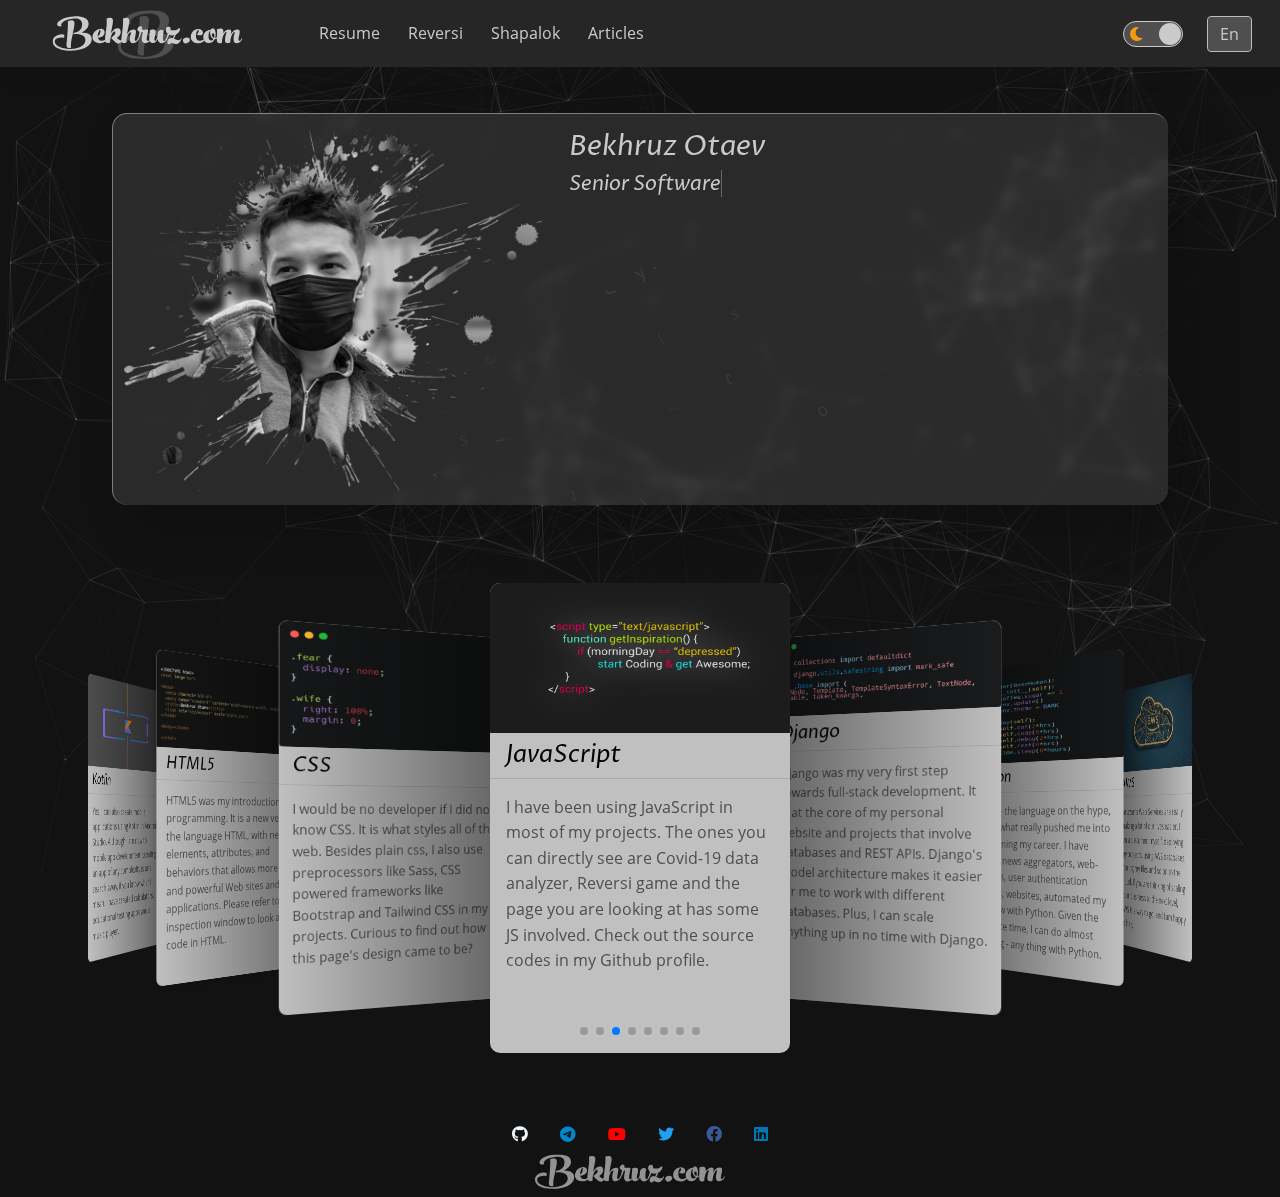
==== commit 9605fb75: "old website reference removed." ====
--- a/index.html
+++ b/index.html
@@ -118,21 +118,21 @@
                 <div class="collapse navbar-collapse" id="collapseMenu">
                     <!-- Left links -->
                     <ul class="navbar-nav me-auto mb-lg-0">
-                        <li class="nav-item">
+                        <li class="nav-item" title='Check out my resume'>
                             <a class="nav-link" data-lang-item="nav_projects" aria-current="page"
                                 href="/resume">Resume</a>
                         </li>
-                        <li class="nav-item">
+                        <li class="nav-item" title='Othello game'>
                             <a class="nav-link" href="/reversi" data-lang-item="nav_reversi">Reversi</a>
                         </li>
-                        <li class="nav-item">
+                        <!-- <li class="nav-item">
                             <a class="nav-link" href="http://old.bekhruz.com" data-lang-item="old-page">Old website</a>
-                        </li>
-                        <li class="nav-item">
+                        </li> -->
+                        <li class="nav-item" title='Community-driven online dictionary'>
                             <a class="nav-link" data-lang-item="shapalok" target='_blank'
                                 href="https://shapalok.com">Shapalok</a>
                         </li>
-                        <li class="nav-item">
+                        <li class="nav-item" title='See some of the articles I wrote'>
                             <a class="nav-link" data-lang-item="nav_blogs" href="article.html">Articles</a>
                         </li>
                     </ul>
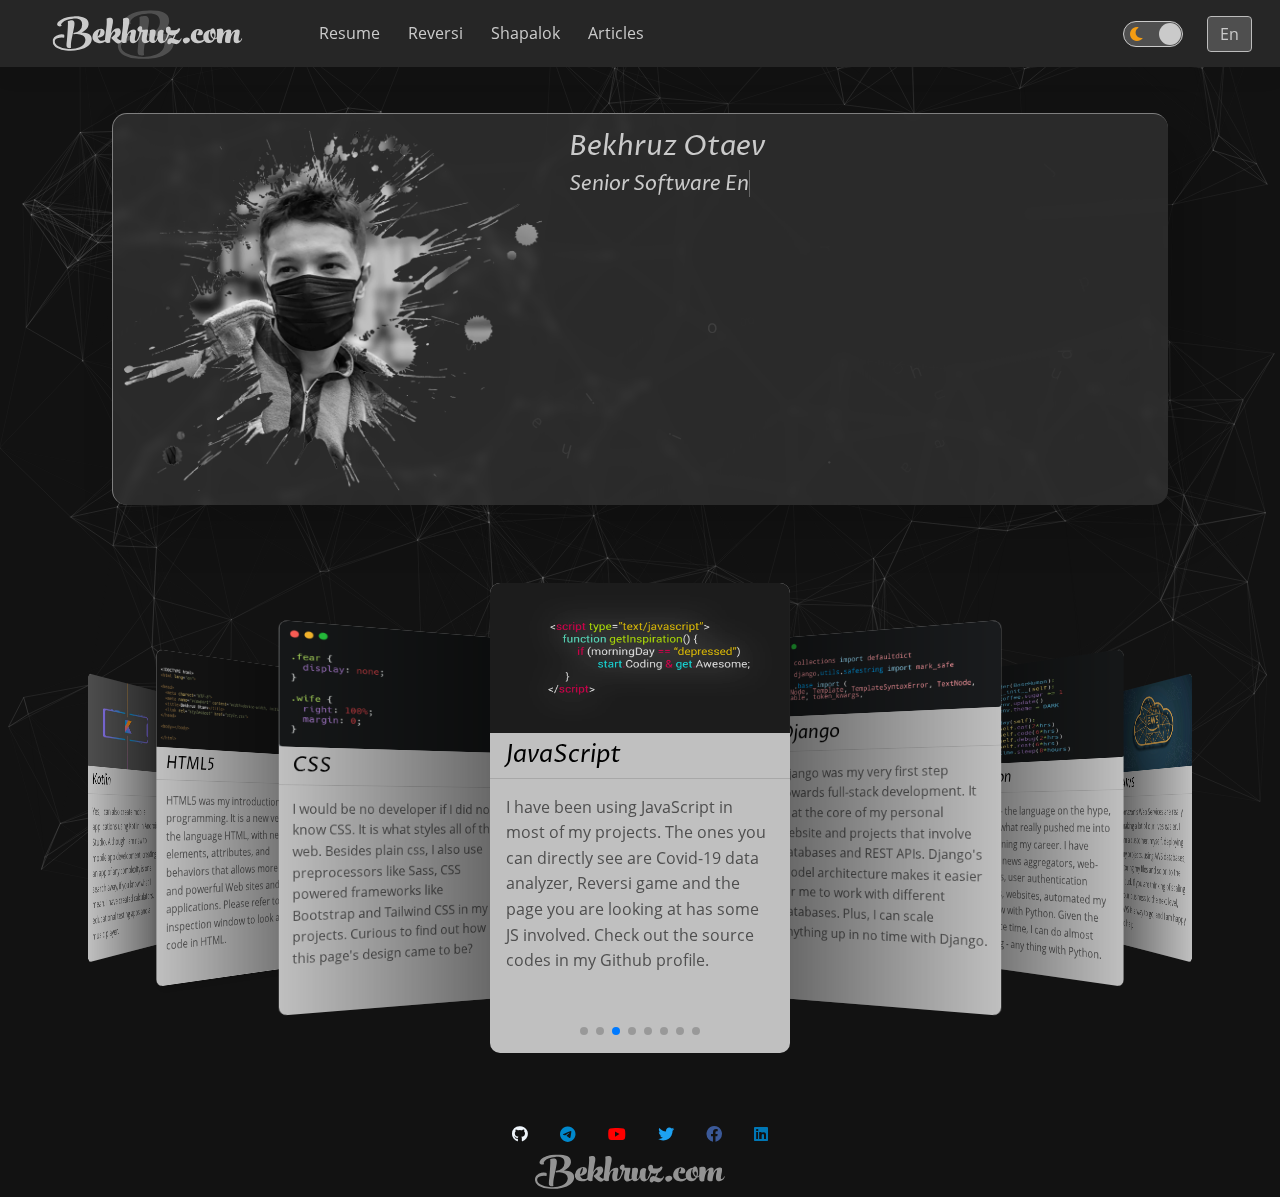
==== commit 7b6fb612: "shapalok links updated to temp links" ====
--- a/index.html
+++ b/index.html
@@ -129,8 +129,10 @@
                             <a class="nav-link" href="http://old.bekhruz.com" data-lang-item="old-page">Old website</a>
                         </li> -->
                         <li class="nav-item" title='Community-driven online dictionary'>
+                            <!-- <a class="nav-link" data-lang-item="shapalok" target='_blank'
+                                href="https://shapalok.com">Shapalok</a> -->
                             <a class="nav-link" data-lang-item="shapalok" target='_blank'
-                                href="https://shapalok.com">Shapalok</a>
+                                href="https://shapalokbeta.herokuapp.com/">Shapalok</a>
                         </li>
                         <li class="nav-item" title='See some of the articles I wrote'>
                             <a class="nav-link" data-lang-item="nav_blogs" href="article.html">Articles</a>
